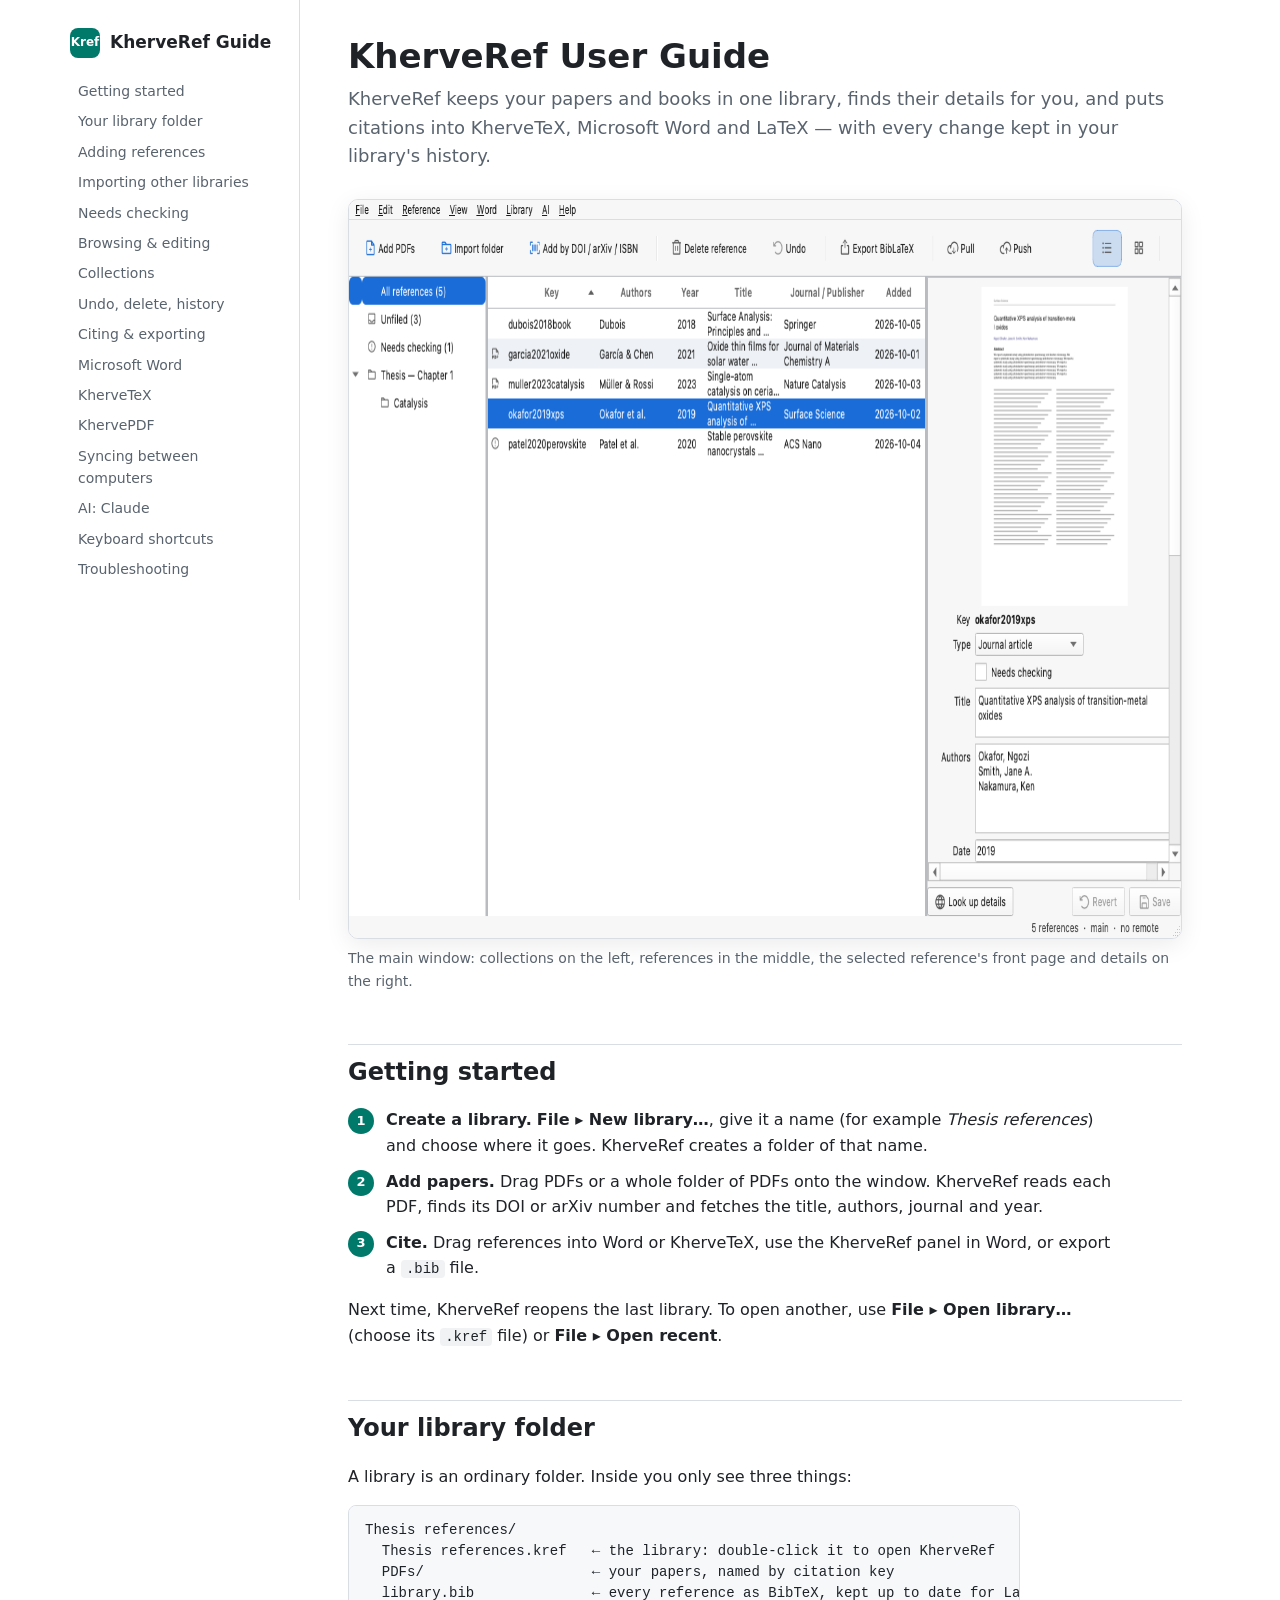
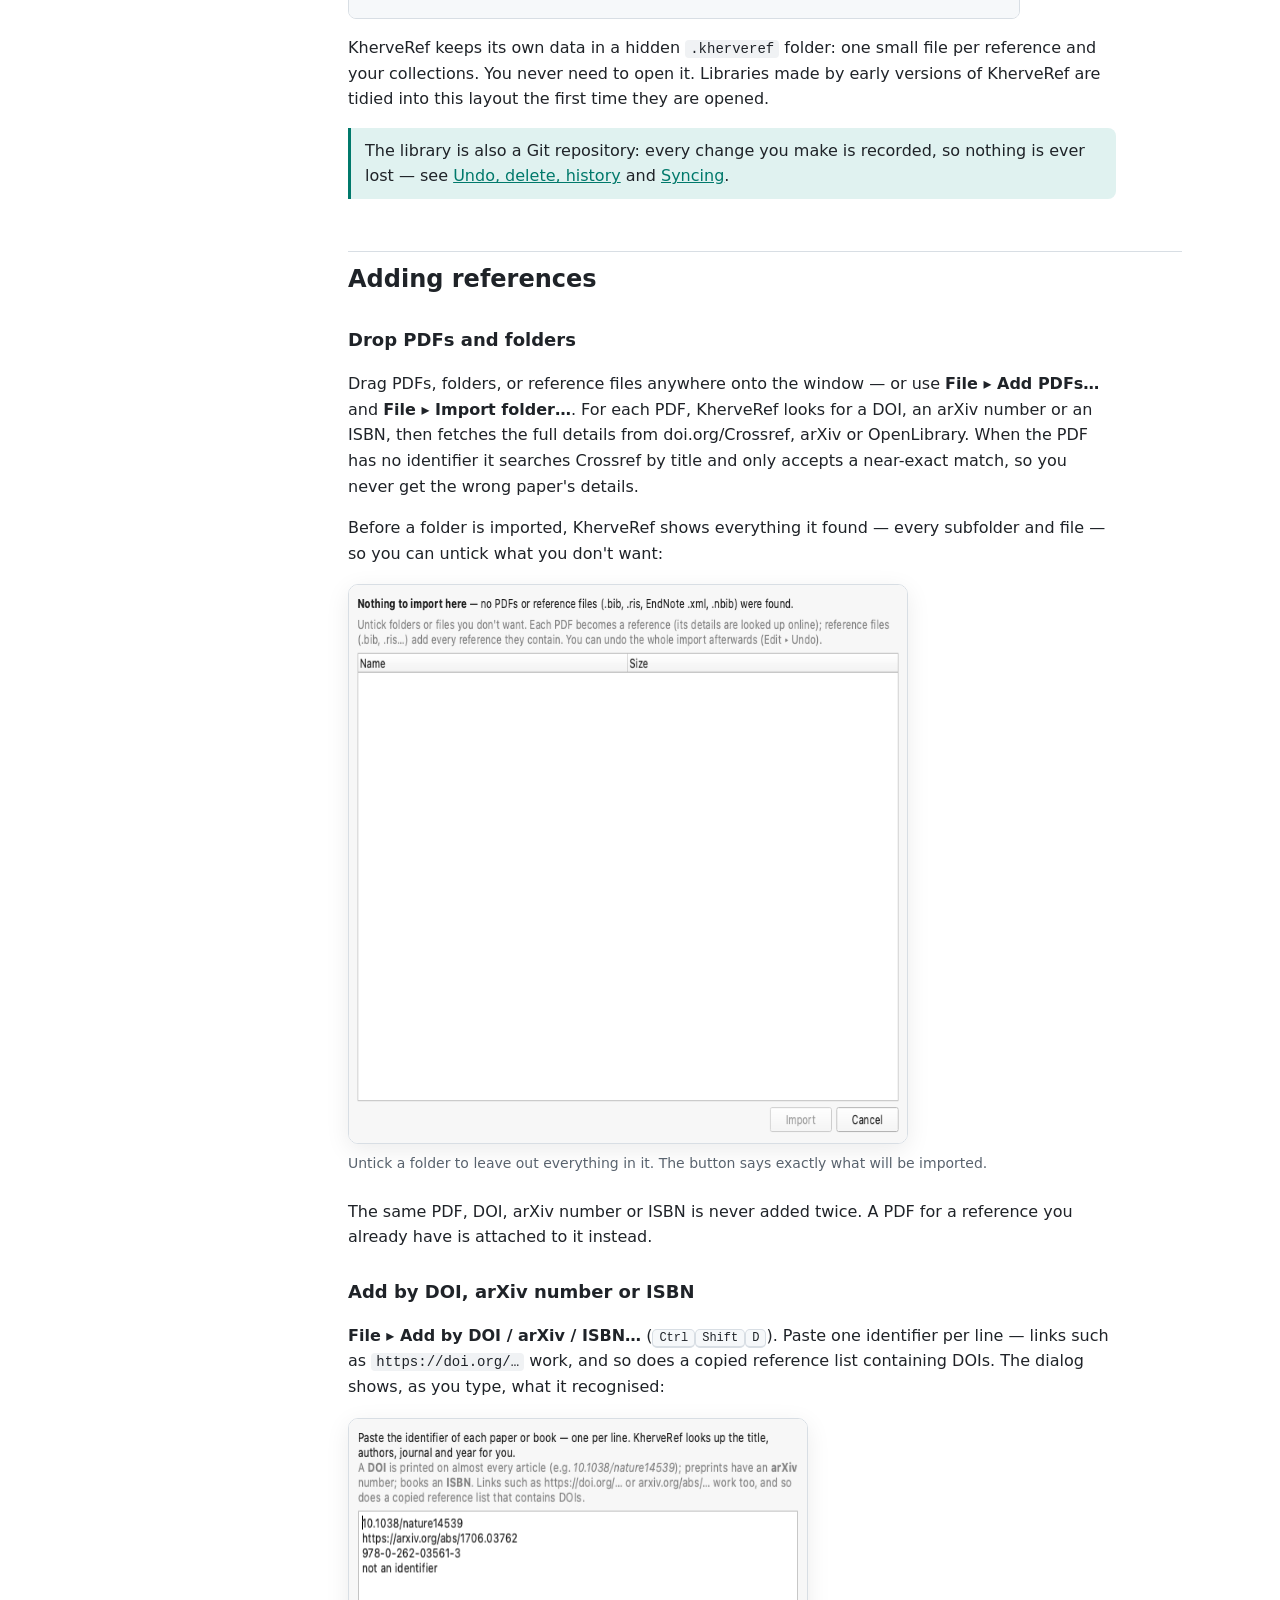
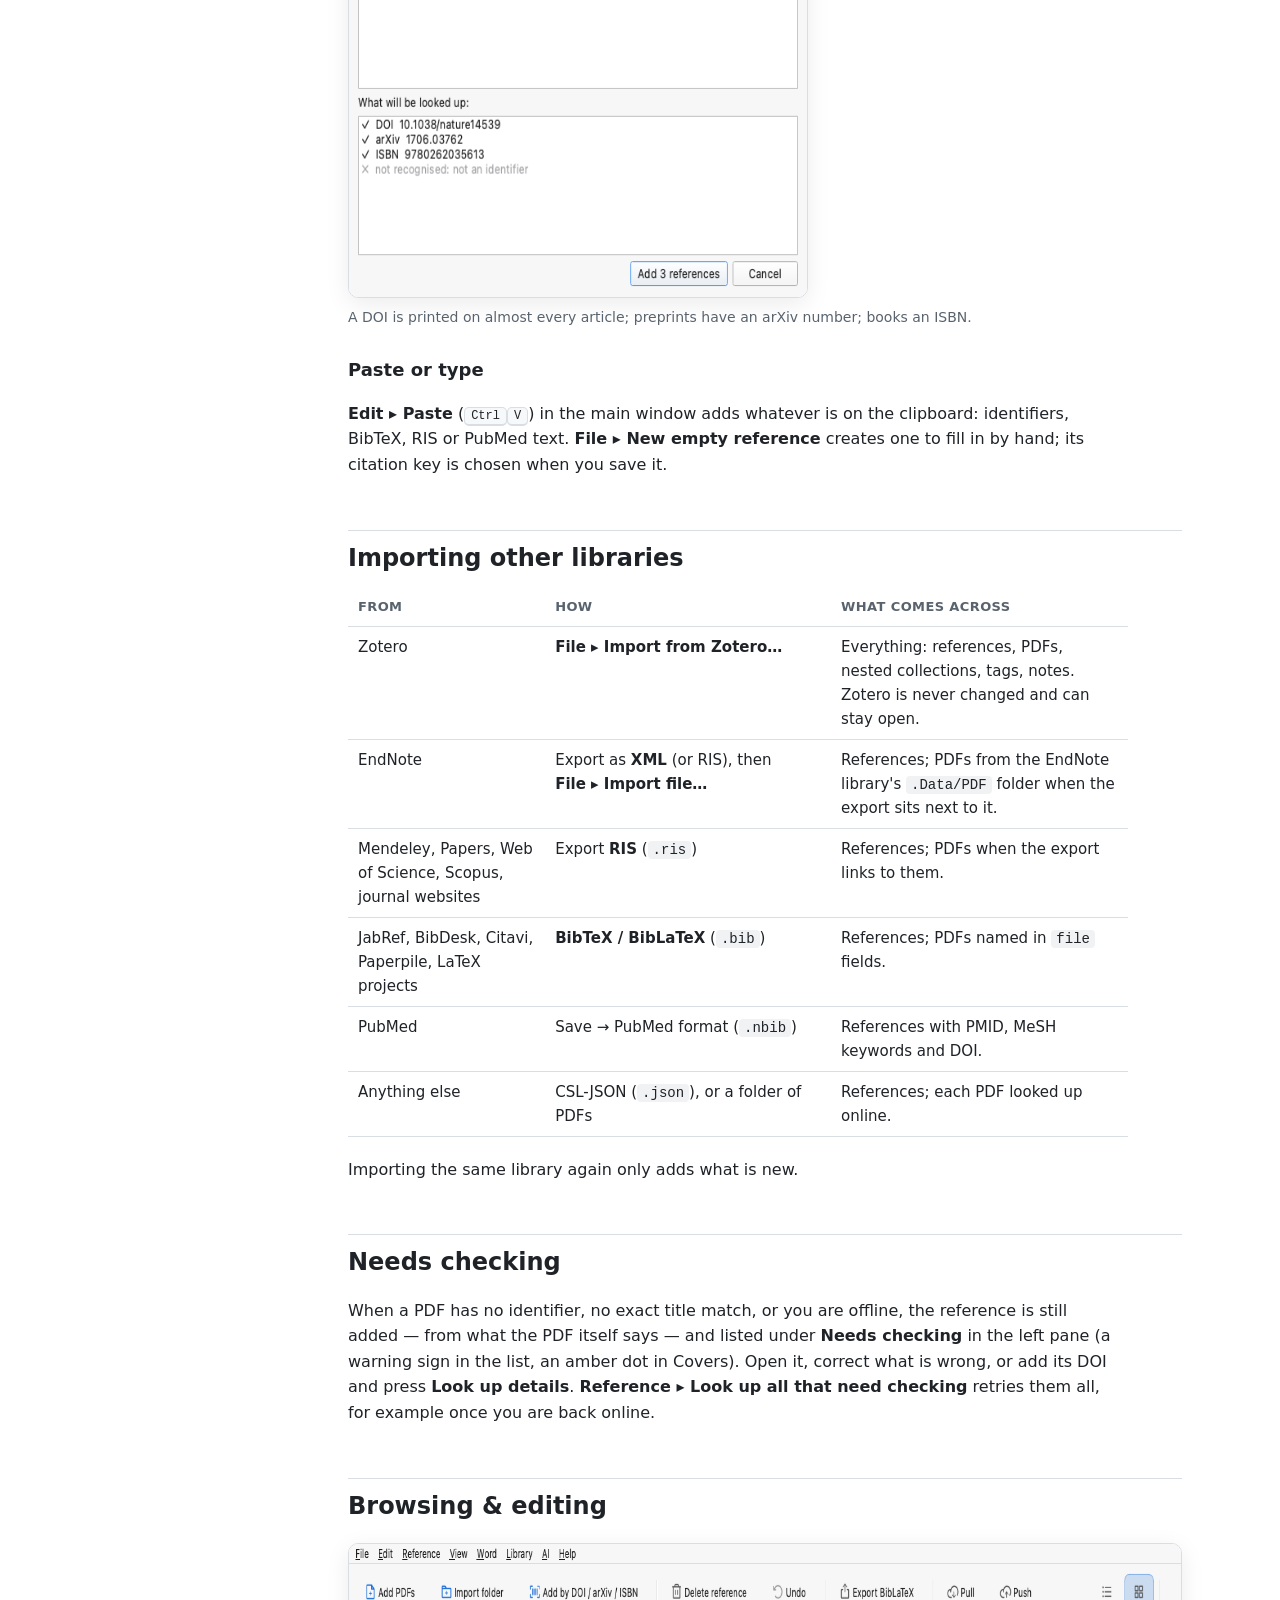
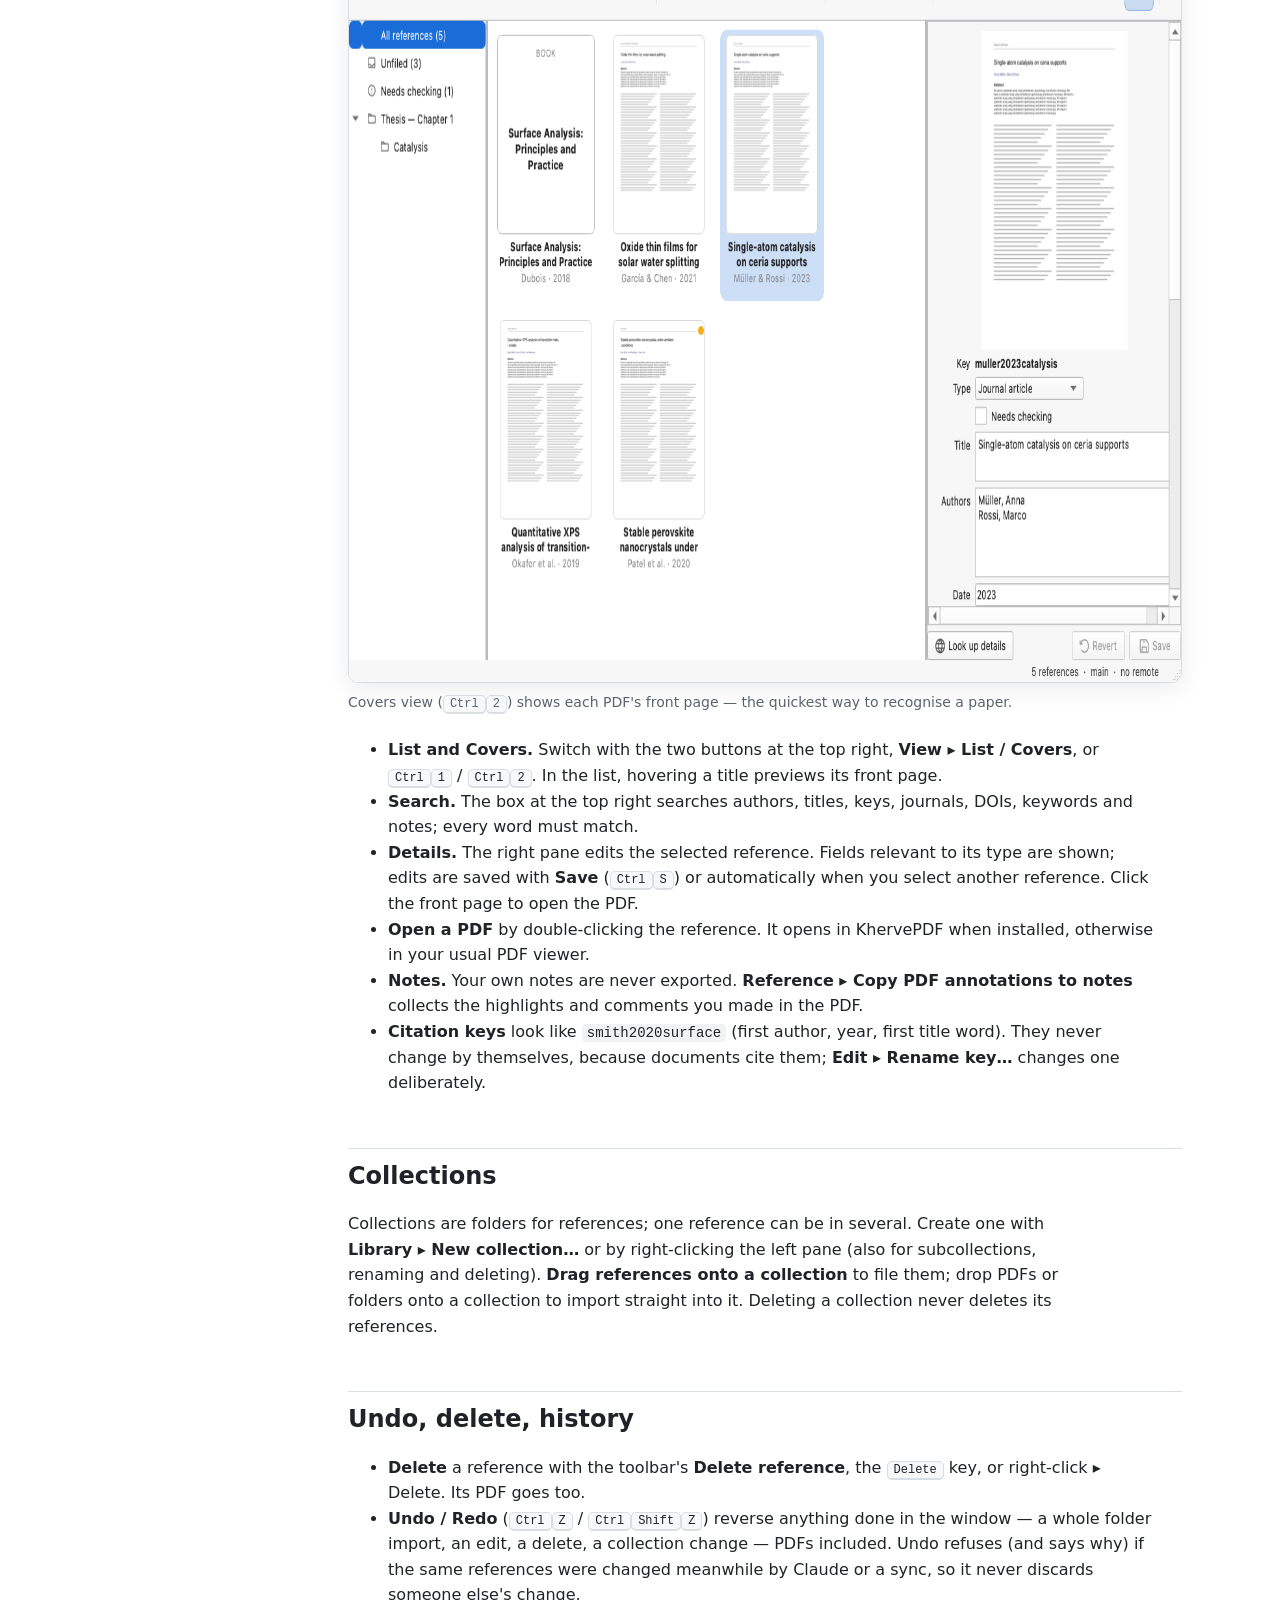
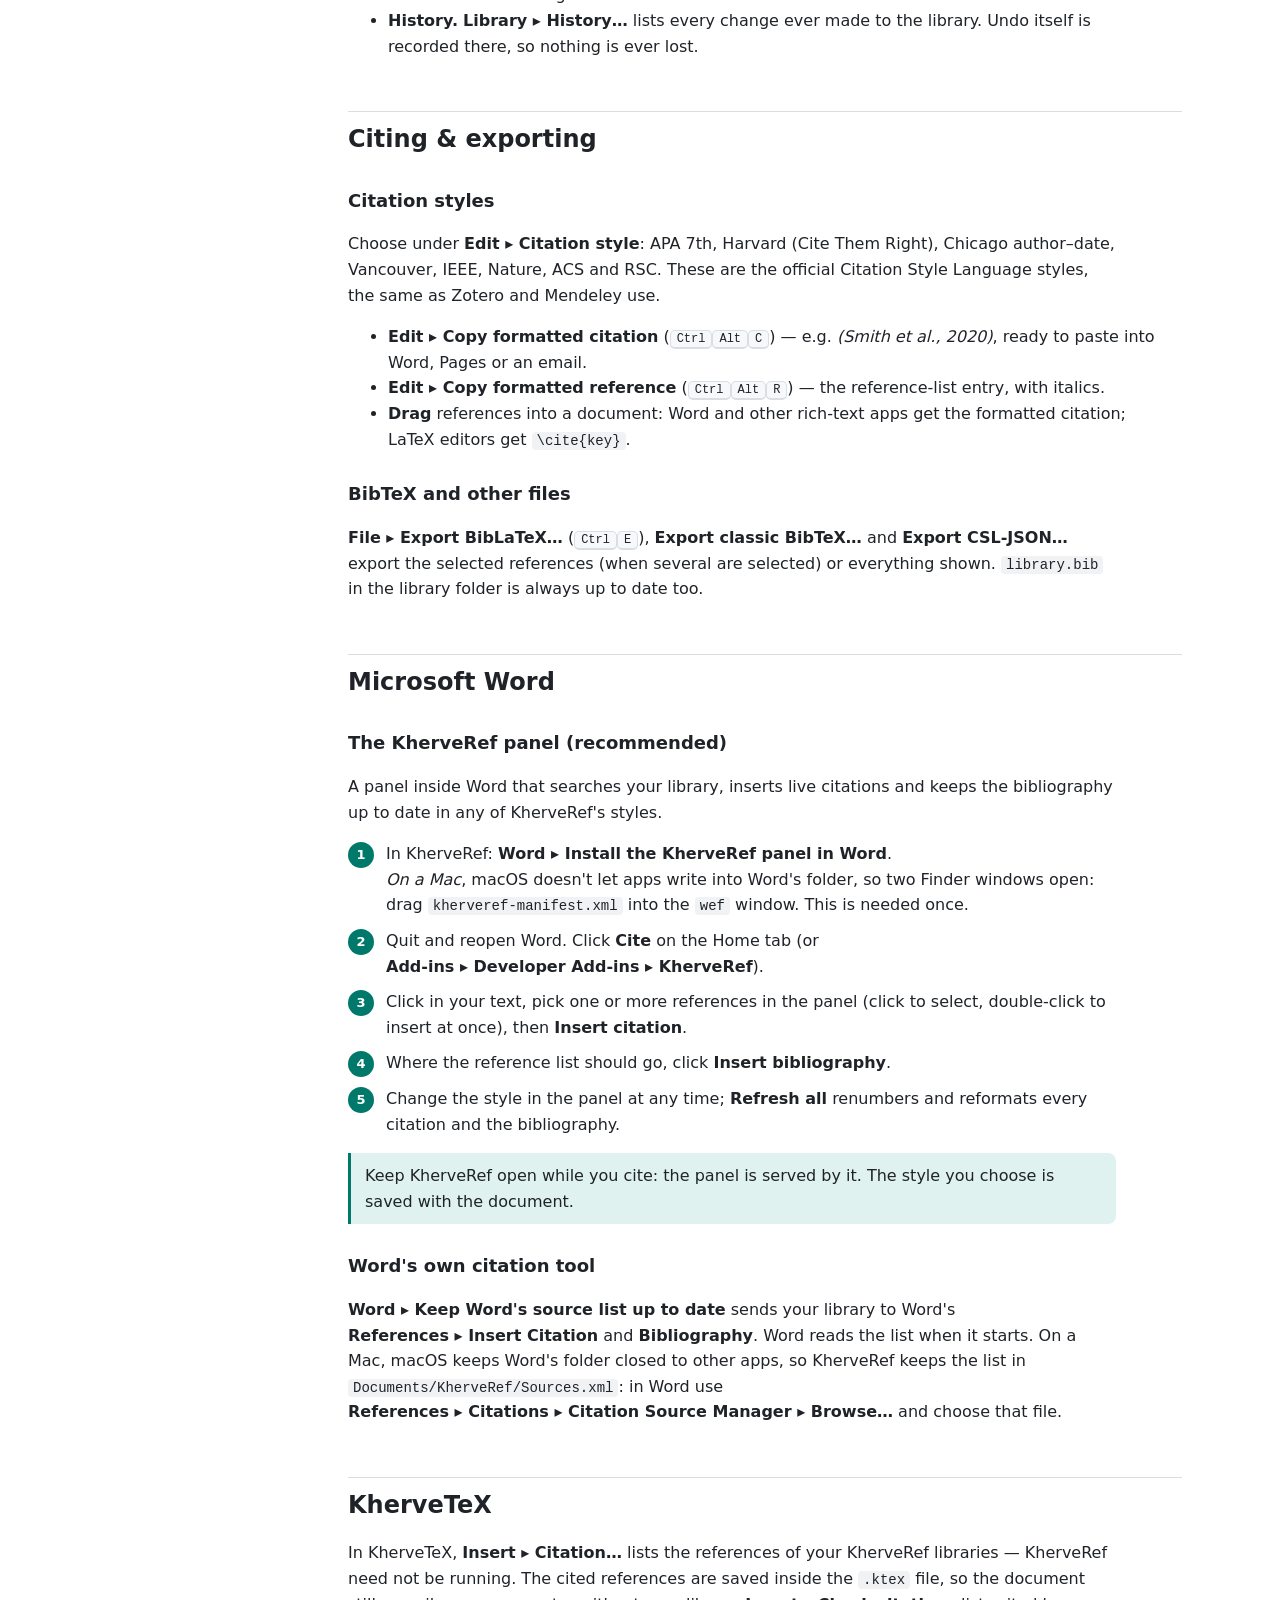
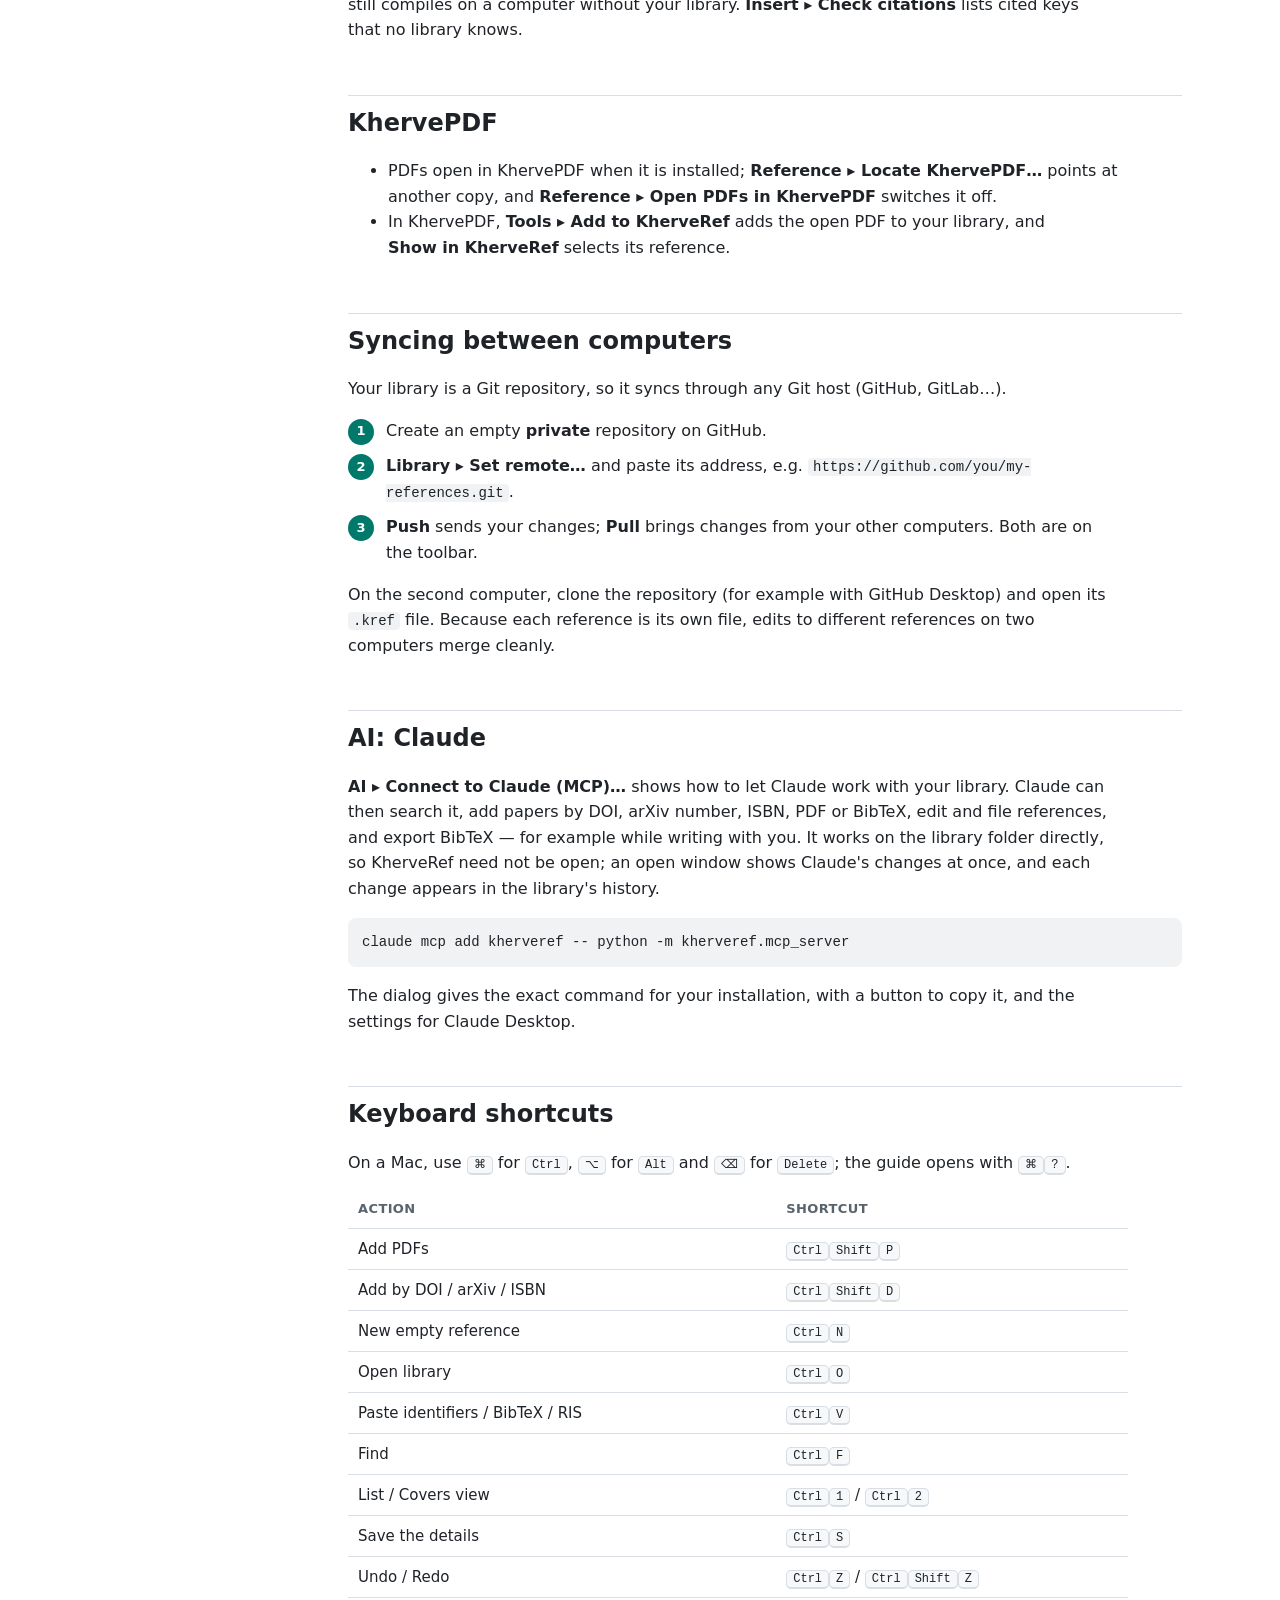
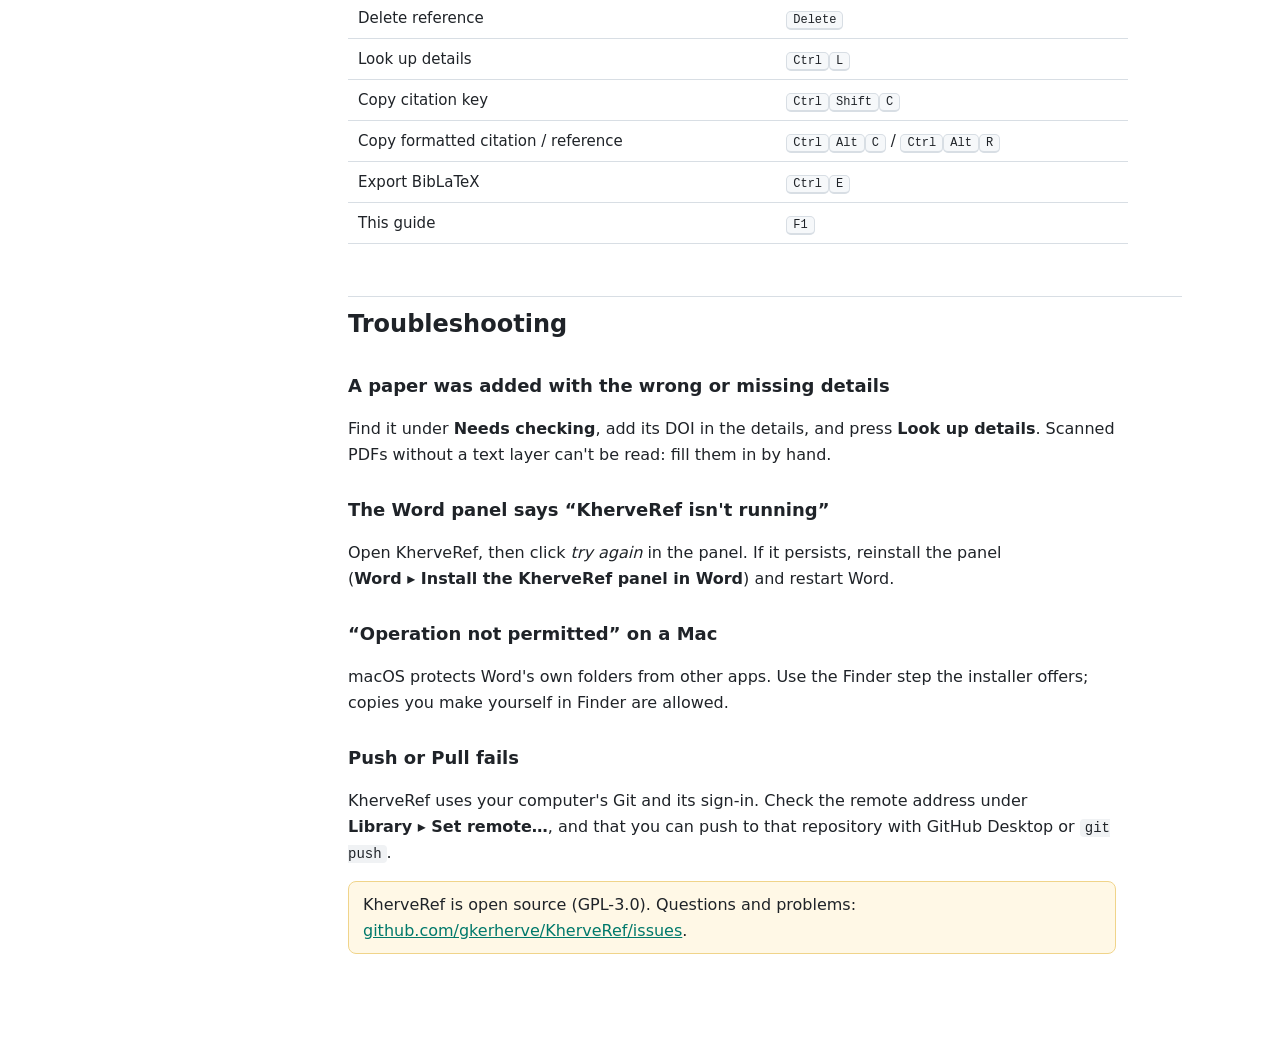
==== docs/guide/index.html @ 3582f528 "v0.15: user guide, AI menu, Add-by-identifier crash fix A user guide (docs/guide, published on GitHu" ====
<!doctype html>
<html lang="en">
<head>
<meta charset="utf-8">
<meta name="viewport" content="width=device-width, initial-scale=1">
<title>KherveRef User Guide</title>
<style>
  :root {
    --bg: #ffffff; --surface: #f6f8fa; --text: #1f2328; --muted: #59636e;
    --border: #d8dee4; --accent: #00796b; --accent-soft: #e0f2f0; --code: #f0f2f4;
    --warn-bg: #fff8e6; --warn-border: #f0d48a;
  }
  @media (prefers-color-scheme: dark) {
    :root:not([data-theme="light"]) {
      --bg: #15191e; --surface: #1c2228; --text: #e6edf3; --muted: #9aa5b1;
      --border: #30363d; --accent: #4db6ac; --accent-soft: #16302d; --code: #232a31;
      --warn-bg: #2d2614; --warn-border: #6b5a22;
    }
  }
  * { box-sizing: border-box; }
  html { scroll-behavior: smooth; }
  body { margin: 0; background: var(--bg); color: var(--text);
         font: 16px/1.6 -apple-system, "Segoe UI", system-ui, sans-serif; }
  .layout { display: grid; grid-template-columns: 250px minmax(0, 1fr); max-width: 1180px; margin: 0 auto; }
  nav { position: sticky; top: 0; align-self: start; height: 100vh; overflow: auto;
        padding: 28px 16px 28px 20px; border-right: 1px solid var(--border); font-size: 14px; }
  nav .brand { display: flex; gap: 10px; align-items: center; font-weight: 700; font-size: 17px;
               margin-bottom: 18px; color: var(--text); text-decoration: none; }
  nav .brand span { display: inline-grid; place-items: center; width: 30px; height: 30px; border-radius: 8px;
                    background: var(--accent); color: #fff; font-size: 12px; }
  nav ol { list-style: none; padding: 0; margin: 0; }
  nav li a { display: block; padding: 4px 8px; border-radius: 6px; color: var(--muted); text-decoration: none; }
  nav li a:hover { background: var(--surface); color: var(--text); }
  main { padding: 36px 48px 80px; min-width: 0; }
  h1 { font-size: 34px; line-height: 1.2; margin: 0 0 8px; }
  .lead { font-size: 18px; color: var(--muted); margin: 0 0 28px; max-width: 46em; }
  h2 { font-size: 24px; margin: 52px 0 12px; padding-top: 8px; border-top: 1px solid var(--border); }
  h3 { font-size: 18px; margin: 28px 0 8px; }
  p, li { max-width: 48em; }
  a { color: var(--accent); }
  kbd { font: 12px ui-monospace, SFMono-Regular, Menlo, monospace; padding: 1px 6px; border: 1px solid var(--border);
        border-bottom-width: 2px; border-radius: 5px; background: var(--surface); white-space: nowrap; }
  code { font: 14px ui-monospace, SFMono-Regular, Menlo, monospace; background: var(--code); padding: 1px 5px; border-radius: 4px; }
  pre { background: var(--code); padding: 12px 14px; border-radius: 8px; overflow-x: auto; }
  pre code { background: none; padding: 0; }
  .menu { font-weight: 600; white-space: nowrap; }
  figure { margin: 18px 0 24px; }
  figure img { max-width: 100%; border: 1px solid var(--border); border-radius: 10px;
               box-shadow: 0 6px 24px rgba(0,0,0,.08); display: block; }
  figcaption { color: var(--muted); font-size: 14px; margin-top: 8px; }
  table { border-collapse: collapse; width: 100%; max-width: 52em; margin: 12px 0 20px; font-size: 15px; }
  th, td { text-align: left; padding: 8px 10px; border-bottom: 1px solid var(--border); vertical-align: top; }
  th { color: var(--muted); font-weight: 600; font-size: 13px; text-transform: uppercase; letter-spacing: .03em; }
  .note { background: var(--accent-soft); border-left: 3px solid var(--accent); padding: 10px 14px;
          border-radius: 0 8px 8px 0; margin: 16px 0; max-width: 48em; }
  .warn { background: var(--warn-bg); border: 1px solid var(--warn-border); padding: 10px 14px; border-radius: 8px;
          margin: 16px 0; max-width: 48em; }
  .tree { font: 14px/1.5 ui-monospace, SFMono-Regular, Menlo, monospace; background: var(--surface); padding: 14px 16px;
          border-radius: 8px; border: 1px solid var(--border); max-width: 48em; white-space: pre; overflow-x: auto; }
  .steps { counter-reset: s; list-style: none; padding: 0; }
  .steps > li { counter-increment: s; position: relative; padding-left: 38px; margin: 10px 0; }
  .steps > li::before { content: counter(s); position: absolute; left: 0; top: 1px; width: 26px; height: 26px;
                        border-radius: 50%; background: var(--accent); color: #fff; display: grid; place-items: center;
                        font-size: 13px; font-weight: 700; }
  @media (max-width: 860px) {
    .layout { grid-template-columns: 1fr; }
    nav { position: static; height: auto; border-right: none; border-bottom: 1px solid var(--border); padding: 16px; }
    nav ol { columns: 2; }
    main { padding: 24px 16px 60px; }
  }
</style>
</head>
<body>
<div class="layout">
<nav aria-label="Contents">
  <a class="brand" href="#top"><span>Kref</span> KherveRef Guide</a>
  <ol>
    <li><a href="#start">Getting started</a></li>
    <li><a href="#library">Your library folder</a></li>
    <li><a href="#adding">Adding references</a></li>
    <li><a href="#importing">Importing other libraries</a></li>
    <li><a href="#checking">Needs checking</a></li>
    <li><a href="#browsing">Browsing &amp; editing</a></li>
    <li><a href="#collections">Collections</a></li>
    <li><a href="#undo">Undo, delete, history</a></li>
    <li><a href="#export">Citing &amp; exporting</a></li>
    <li><a href="#word">Microsoft Word</a></li>
    <li><a href="#khervetex">KherveTeX</a></li>
    <li><a href="#khervepdf">KhervePDF</a></li>
    <li><a href="#sync">Syncing between computers</a></li>
    <li><a href="#ai">AI: Claude</a></li>
    <li><a href="#keys">Keyboard shortcuts</a></li>
    <li><a href="#trouble">Troubleshooting</a></li>
  </ol>
</nav>

<main id="top">
<h1>KherveRef User Guide</h1>
<p class="lead">KherveRef keeps your papers and books in one library, finds their details for you,
and puts citations into KherveTeX, Microsoft Word and LaTeX — with every change kept in your
library's history.</p>

<figure>
  <img src="img/main-list.png" alt="KherveRef main window in List view: collections on the left, the reference table in the middle, and the selected paper's front page and details on the right" width="1280" height="740">
  <figcaption>The main window: collections on the left, references in the middle, the selected
  reference's front page and details on the right.</figcaption>
</figure>

<h2 id="start">Getting started</h2>
<ol class="steps">
  <li><b>Create a library.</b> <span class="menu">File ▸ New library…</span>, give it a name
    (for example <i>Thesis references</i>) and choose where it goes. KherveRef creates a folder of
    that name.</li>
  <li><b>Add papers.</b> Drag PDFs or a whole folder of PDFs onto the window. KherveRef reads each
    PDF, finds its DOI or arXiv number and fetches the title, authors, journal and year.</li>
  <li><b>Cite.</b> Drag references into Word or KherveTeX, use the KherveRef panel in Word, or
    export a <code>.bib</code> file.</li>
</ol>
<p>Next time, KherveRef reopens the last library. To open another, use
<span class="menu">File ▸ Open library…</span> (choose its <code>.kref</code> file) or
<span class="menu">File ▸ Open recent</span>.</p>

<h2 id="library">Your library folder</h2>
<p>A library is an ordinary folder. Inside you only see three things:</p>
<div class="tree">Thesis references/
  Thesis references.kref   ← the library: double-click it to open KherveRef
  PDFs/                    ← your papers, named by citation key
  library.bib              ← every reference as BibTeX, kept up to date for LaTeX</div>
<p>KherveRef keeps its own data in a hidden <code>.kherveref</code> folder: one small file per
reference and your collections. You never need to open it. Libraries made by early versions of
KherveRef are tidied into this layout the first time they are opened.</p>
<div class="note">The library is also a Git repository: every change you make is recorded, so
nothing is ever lost — see <a href="#undo">Undo, delete, history</a> and
<a href="#sync">Syncing</a>.</div>

<h2 id="adding">Adding references</h2>
<h3>Drop PDFs and folders</h3>
<p>Drag PDFs, folders, or reference files anywhere onto the window — or use
<span class="menu">File ▸ Add PDFs…</span> and <span class="menu">File ▸ Import folder…</span>.
For each PDF, KherveRef looks for a DOI, an arXiv number or an ISBN, then fetches the full details
from doi.org/Crossref, arXiv or OpenLibrary. When the PDF has no identifier it searches Crossref
by title and only accepts a near-exact match, so you never get the wrong paper's details.</p>
<p>Before a folder is imported, KherveRef shows everything it found — every subfolder and file — so
you can untick what you don't want:</p>
<figure>
  <img src="img/import-preview.png" alt="Import preview listing a folder with subfolders and files, each with a checkbox, and an Import button saying how many files will be imported" width="720" height="560" style="max-width:560px">
  <figcaption>Untick a folder to leave out everything in it. The button says exactly what will be imported.</figcaption>
</figure>
<p>The same PDF, DOI, arXiv number or ISBN is never added twice. A PDF for a reference you already
have is attached to it instead.</p>

<h3>Add by DOI, arXiv number or ISBN</h3>
<p><span class="menu">File ▸ Add by DOI / arXiv / ISBN…</span> (<kbd>Ctrl</kbd><kbd>Shift</kbd><kbd>D</kbd>).
Paste one identifier per line — links such as <code>https://doi.org/…</code> work, and so does a
copied reference list containing DOIs. The dialog shows, as you type, what it recognised:</p>
<figure>
  <img src="img/add-identifier.png" alt="Add by identifier dialog: pasted identifiers with a list below marking each as a recognised DOI, arXiv number or ISBN, or as not recognised" width="560" height="480" style="max-width:460px">
  <figcaption>A DOI is printed on almost every article; preprints have an arXiv number; books an ISBN.</figcaption>
</figure>

<h3>Paste or type</h3>
<p><span class="menu">Edit ▸ Paste</span> (<kbd>Ctrl</kbd><kbd>V</kbd>) in the main window adds
whatever is on the clipboard: identifiers, BibTeX, RIS or PubMed text. <span class="menu">File ▸ New
empty reference</span> creates one to fill in by hand; its citation key is chosen when you save it.</p>

<h2 id="importing">Importing other libraries</h2>
<table>
  <thead><tr><th>From</th><th>How</th><th>What comes across</th></tr></thead>
  <tbody>
    <tr><td>Zotero</td><td><span class="menu">File ▸ Import from Zotero…</span></td><td>Everything: references, PDFs, nested collections, tags, notes. Zotero is never changed and can stay open.</td></tr>
    <tr><td>EndNote</td><td>Export as <b>XML</b> (or RIS), then <span class="menu">File ▸ Import file…</span></td><td>References; PDFs from the EndNote library's <code>.Data/PDF</code> folder when the export sits next to it.</td></tr>
    <tr><td>Mendeley, Papers, Web of Science, Scopus, journal websites</td><td>Export <b>RIS</b> (<code>.ris</code>)</td><td>References; PDFs when the export links to them.</td></tr>
    <tr><td>JabRef, BibDesk, Citavi, Paperpile, LaTeX projects</td><td><b>BibTeX / BibLaTeX</b> (<code>.bib</code>)</td><td>References; PDFs named in <code>file</code> fields.</td></tr>
    <tr><td>PubMed</td><td>Save → PubMed format (<code>.nbib</code>)</td><td>References with PMID, MeSH keywords and DOI.</td></tr>
    <tr><td>Anything else</td><td>CSL-JSON (<code>.json</code>), or a folder of PDFs</td><td>References; each PDF looked up online.</td></tr>
  </tbody>
</table>
<p>Importing the same library again only adds what is new.</p>

<h2 id="checking">Needs checking</h2>
<p>When a PDF has no identifier, no exact title match, or you are offline, the reference is still
added — from what the PDF itself says — and listed under <b>Needs checking</b> in the left pane
(a warning sign in the list, an amber dot in Covers). Open it, correct what is wrong, or add its
DOI and press <b>Look up details</b>. <span class="menu">Reference ▸ Look up all that need
checking</span> retries them all, for example once you are back online.</p>

<h2 id="browsing">Browsing &amp; editing</h2>
<figure>
  <img src="img/main-covers.png" alt="Covers view: references shown as a grid of their PDFs' front pages with title, authors and year" width="1280" height="740">
  <figcaption>Covers view (<kbd>Ctrl</kbd><kbd>2</kbd>) shows each PDF's front page — the quickest way to recognise a paper.</figcaption>
</figure>
<ul>
  <li><b>List and Covers.</b> Switch with the two buttons at the top right, <span class="menu">View ▸ List / Covers</span>, or <kbd>Ctrl</kbd><kbd>1</kbd> / <kbd>Ctrl</kbd><kbd>2</kbd>. In the list, hovering a title previews its front page.</li>
  <li><b>Search.</b> The box at the top right searches authors, titles, keys, journals, DOIs, keywords and notes; every word must match.</li>
  <li><b>Details.</b> The right pane edits the selected reference. Fields relevant to its type are shown; edits are saved with <b>Save</b> (<kbd>Ctrl</kbd><kbd>S</kbd>) or automatically when you select another reference. Click the front page to open the PDF.</li>
  <li><b>Open a PDF</b> by double-clicking the reference. It opens in KhervePDF when installed, otherwise in your usual PDF viewer.</li>
  <li><b>Notes.</b> Your own notes are never exported. <span class="menu">Reference ▸ Copy PDF annotations to notes</span> collects the highlights and comments you made in the PDF.</li>
  <li><b>Citation keys</b> look like <code>smith2020surface</code> (first author, year, first title word). They never change by themselves, because documents cite them; <span class="menu">Edit ▸ Rename key…</span> changes one deliberately.</li>
</ul>

<h2 id="collections">Collections</h2>
<p>Collections are folders for references; one reference can be in several. Create one with
<span class="menu">Library ▸ New collection…</span> or by right-clicking the left pane (also for
subcollections, renaming and deleting). <b>Drag references onto a collection</b> to file them;
drop PDFs or folders onto a collection to import straight into it. Deleting a collection never
deletes its references.</p>

<h2 id="undo">Undo, delete, history</h2>
<ul>
  <li><b>Delete</b> a reference with the toolbar's <b>Delete reference</b>, the <kbd>Delete</kbd> key, or right-click ▸ Delete. Its PDF goes too.</li>
  <li><b>Undo / Redo</b> (<kbd>Ctrl</kbd><kbd>Z</kbd> / <kbd>Ctrl</kbd><kbd>Shift</kbd><kbd>Z</kbd>) reverse anything done in the window — a whole folder import, an edit, a delete, a collection change — PDFs included. Undo refuses (and says why) if the same references were changed meanwhile by Claude or a sync, so it never discards someone else's change.</li>
  <li><b>History.</b> <span class="menu">Library ▸ History…</span> lists every change ever made to the library. Undo itself is recorded there, so nothing is ever lost.</li>
</ul>

<h2 id="export">Citing &amp; exporting</h2>
<h3>Citation styles</h3>
<p>Choose under <span class="menu">Edit ▸ Citation style</span>: APA 7th, Harvard (Cite Them Right),
Chicago author–date, Vancouver, IEEE, Nature, ACS and RSC. These are the official Citation Style
Language styles, the same as Zotero and Mendeley use.</p>
<ul>
  <li><span class="menu">Edit ▸ Copy formatted citation</span> (<kbd>Ctrl</kbd><kbd>Alt</kbd><kbd>C</kbd>) — e.g. <i>(Smith et al., 2020)</i>, ready to paste into Word, Pages or an email.</li>
  <li><span class="menu">Edit ▸ Copy formatted reference</span> (<kbd>Ctrl</kbd><kbd>Alt</kbd><kbd>R</kbd>) — the reference-list entry, with italics.</li>
  <li><b>Drag</b> references into a document: Word and other rich-text apps get the formatted citation; LaTeX editors get <code>\cite{key}</code>.</li>
</ul>
<h3>BibTeX and other files</h3>
<p><span class="menu">File ▸ Export BibLaTeX…</span> (<kbd>Ctrl</kbd><kbd>E</kbd>), <span class="menu">Export classic BibTeX…</span> and
<span class="menu">Export CSL-JSON…</span> export the selected references (when several are selected)
or everything shown. <code>library.bib</code> in the library folder is always up to date too.</p>

<h2 id="word">Microsoft Word</h2>
<h3>The KherveRef panel (recommended)</h3>
<p>A panel inside Word that searches your library, inserts live citations and keeps the
bibliography up to date in any of KherveRef's styles.</p>
<ol class="steps">
  <li>In KherveRef: <span class="menu">Word ▸ Install the KherveRef panel in Word</span>.
    <br><i>On a Mac</i>, macOS doesn't let apps write into Word's folder, so two Finder windows open:
    drag <code>kherveref-manifest.xml</code> into the <code>wef</code> window. This is needed once.</li>
  <li>Quit and reopen Word. Click <b>Cite</b> on the Home tab (or <span class="menu">Add-ins ▸ Developer Add-ins ▸ KherveRef</span>).</li>
  <li>Click in your text, pick one or more references in the panel (click to select, double-click to insert at once), then <b>Insert citation</b>.</li>
  <li>Where the reference list should go, click <b>Insert bibliography</b>.</li>
  <li>Change the style in the panel at any time; <b>Refresh all</b> renumbers and reformats every citation and the bibliography.</li>
</ol>
<div class="note">Keep KherveRef open while you cite: the panel is served by it. The style you
choose is saved with the document.</div>
<h3>Word's own citation tool</h3>
<p><span class="menu">Word ▸ Keep Word's source list up to date</span> sends your library to Word's
<span class="menu">References ▸ Insert Citation</span> and <span class="menu">Bibliography</span>. Word
reads the list when it starts. On a Mac, macOS keeps Word's folder closed to other apps, so KherveRef
keeps the list in <code>Documents/KherveRef/Sources.xml</code>: in Word use
<span class="menu">References ▸ Citations ▸ Citation Source Manager ▸ Browse…</span> and choose that file.</p>

<h2 id="khervetex">KherveTeX</h2>
<p>In KherveTeX, <span class="menu">Insert ▸ Citation…</span> lists the references of your KherveRef
libraries — KherveRef need not be running. The cited references are saved inside the
<code>.ktex</code> file, so the document still compiles on a computer without your library.
<span class="menu">Insert ▸ Check citations</span> lists cited keys that no library knows.</p>

<h2 id="khervepdf">KhervePDF</h2>
<ul>
  <li>PDFs open in KhervePDF when it is installed; <span class="menu">Reference ▸ Locate KhervePDF…</span> points at another copy, and <span class="menu">Reference ▸ Open PDFs in KhervePDF</span> switches it off.</li>
  <li>In KhervePDF, <span class="menu">Tools ▸ Add to KherveRef</span> adds the open PDF to your library, and <span class="menu">Show in KherveRef</span> selects its reference.</li>
</ul>

<h2 id="sync">Syncing between computers</h2>
<p>Your library is a Git repository, so it syncs through any Git host (GitHub, GitLab…).</p>
<ol class="steps">
  <li>Create an empty <b>private</b> repository on GitHub.</li>
  <li><span class="menu">Library ▸ Set remote…</span> and paste its address, e.g. <code>https://github.com/you/my-references.git</code>.</li>
  <li><b>Push</b> sends your changes; <b>Pull</b> brings changes from your other computers. Both are on the toolbar.</li>
</ol>
<p>On the second computer, clone the repository (for example with GitHub Desktop) and open its
<code>.kref</code> file. Because each reference is its own file, edits to different references on two
computers merge cleanly.</p>

<h2 id="ai">AI: Claude</h2>
<p><span class="menu">AI ▸ Connect to Claude (MCP)…</span> shows how to let Claude work with your
library. Claude can then search it, add papers by DOI, arXiv number, ISBN, PDF or BibTeX, edit and
file references, and export BibTeX — for example while writing with you. It works on the library
folder directly, so KherveRef need not be open; an open window shows Claude's changes at once,
and each change appears in the library's history.</p>
<pre><code>claude mcp add kherveref -- python -m kherveref.mcp_server</code></pre>
<p>The dialog gives the exact command for your installation, with a button to copy it, and the
settings for Claude Desktop.</p>

<h2 id="keys">Keyboard shortcuts</h2>
<p>On a Mac, use <kbd>⌘</kbd> for <kbd>Ctrl</kbd>, <kbd>⌥</kbd> for <kbd>Alt</kbd>
and <kbd>⌫</kbd> for <kbd>Delete</kbd>; the guide opens with <kbd>⌘</kbd><kbd>?</kbd>.</p>
<table>
  <thead><tr><th>Action</th><th>Shortcut</th></tr></thead>
  <tbody>
    <tr><td>Add PDFs</td><td><kbd>Ctrl</kbd><kbd>Shift</kbd><kbd>P</kbd></td></tr>
    <tr><td>Add by DOI / arXiv / ISBN</td><td><kbd>Ctrl</kbd><kbd>Shift</kbd><kbd>D</kbd></td></tr>
    <tr><td>New empty reference</td><td><kbd>Ctrl</kbd><kbd>N</kbd></td></tr>
    <tr><td>Open library</td><td><kbd>Ctrl</kbd><kbd>O</kbd></td></tr>
    <tr><td>Paste identifiers / BibTeX / RIS</td><td><kbd>Ctrl</kbd><kbd>V</kbd></td></tr>
    <tr><td>Find</td><td><kbd>Ctrl</kbd><kbd>F</kbd></td></tr>
    <tr><td>List / Covers view</td><td><kbd>Ctrl</kbd><kbd>1</kbd> / <kbd>Ctrl</kbd><kbd>2</kbd></td></tr>
    <tr><td>Save the details</td><td><kbd>Ctrl</kbd><kbd>S</kbd></td></tr>
    <tr><td>Undo / Redo</td><td><kbd>Ctrl</kbd><kbd>Z</kbd> / <kbd>Ctrl</kbd><kbd>Shift</kbd><kbd>Z</kbd></td></tr>
    <tr><td>Delete reference</td><td><kbd>Delete</kbd></td></tr>
    <tr><td>Look up details</td><td><kbd>Ctrl</kbd><kbd>L</kbd></td></tr>
    <tr><td>Copy citation key</td><td><kbd>Ctrl</kbd><kbd>Shift</kbd><kbd>C</kbd></td></tr>
    <tr><td>Copy formatted citation / reference</td><td><kbd>Ctrl</kbd><kbd>Alt</kbd><kbd>C</kbd> / <kbd>Ctrl</kbd><kbd>Alt</kbd><kbd>R</kbd></td></tr>
    <tr><td>Export BibLaTeX</td><td><kbd>Ctrl</kbd><kbd>E</kbd></td></tr>
    <tr><td>This guide</td><td><kbd>F1</kbd></td></tr>
  </tbody>
</table>

<h2 id="trouble">Troubleshooting</h2>
<h3>A paper was added with the wrong or missing details</h3>
<p>Find it under <b>Needs checking</b>, add its DOI in the details, and press <b>Look up details</b>.
Scanned PDFs without a text layer can't be read: fill them in by hand.</p>
<h3>The Word panel says “KherveRef isn't running”</h3>
<p>Open KherveRef, then click <i>try again</i> in the panel. If it persists, reinstall the panel
(<span class="menu">Word ▸ Install the KherveRef panel in Word</span>) and restart Word.</p>
<h3>“Operation not permitted” on a Mac</h3>
<p>macOS protects Word's own folders from other apps. Use the Finder step the installer offers;
copies you make yourself in Finder are allowed.</p>
<h3>Push or Pull fails</h3>
<p>KherveRef uses your computer's Git and its sign-in. Check the remote address under
<span class="menu">Library ▸ Set remote…</span>, and that you can push to that repository with
GitHub Desktop or <code>git push</code>.</p>
<div class="warn">KherveRef is open source (GPL-3.0). Questions and problems:
<a href="https://github.com/gkerherve/KherveRef/issues">github.com/gkerherve/KherveRef/issues</a>.</div>
</main>
</div>
</body>
</html>
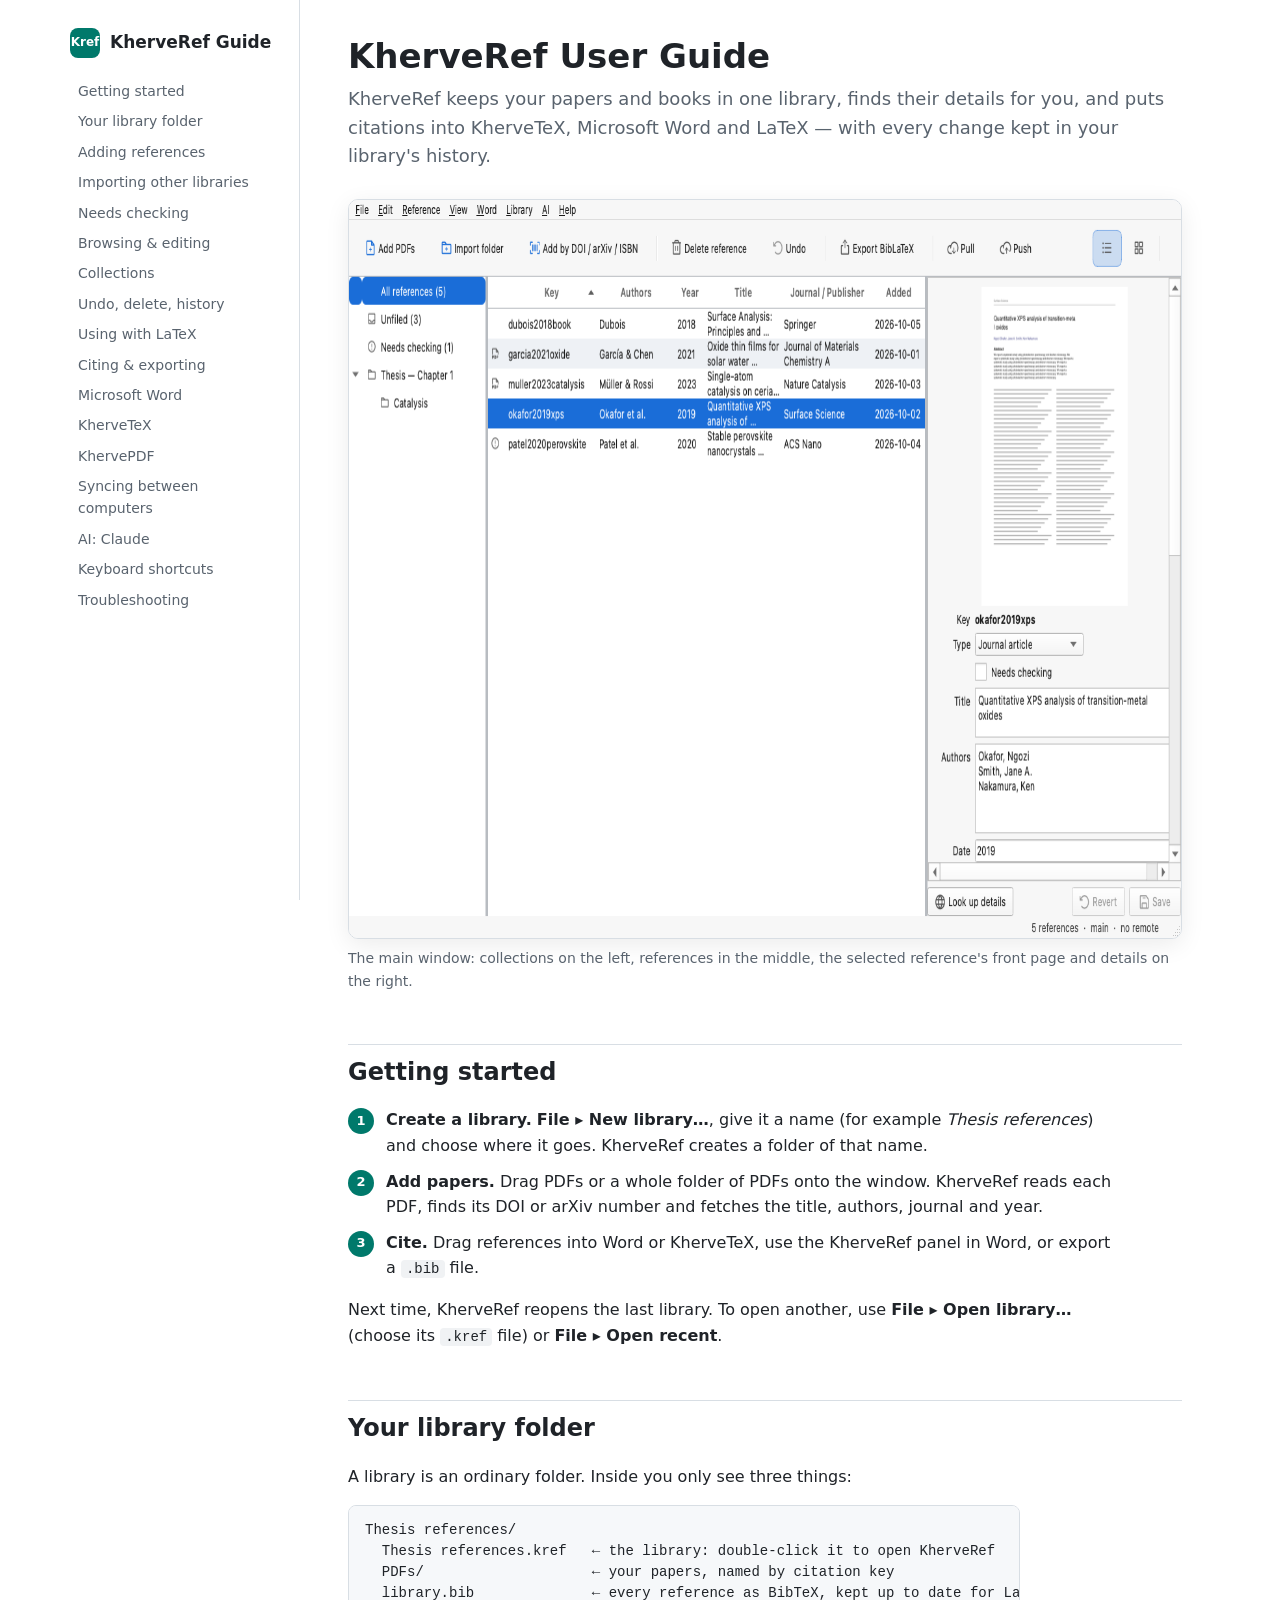
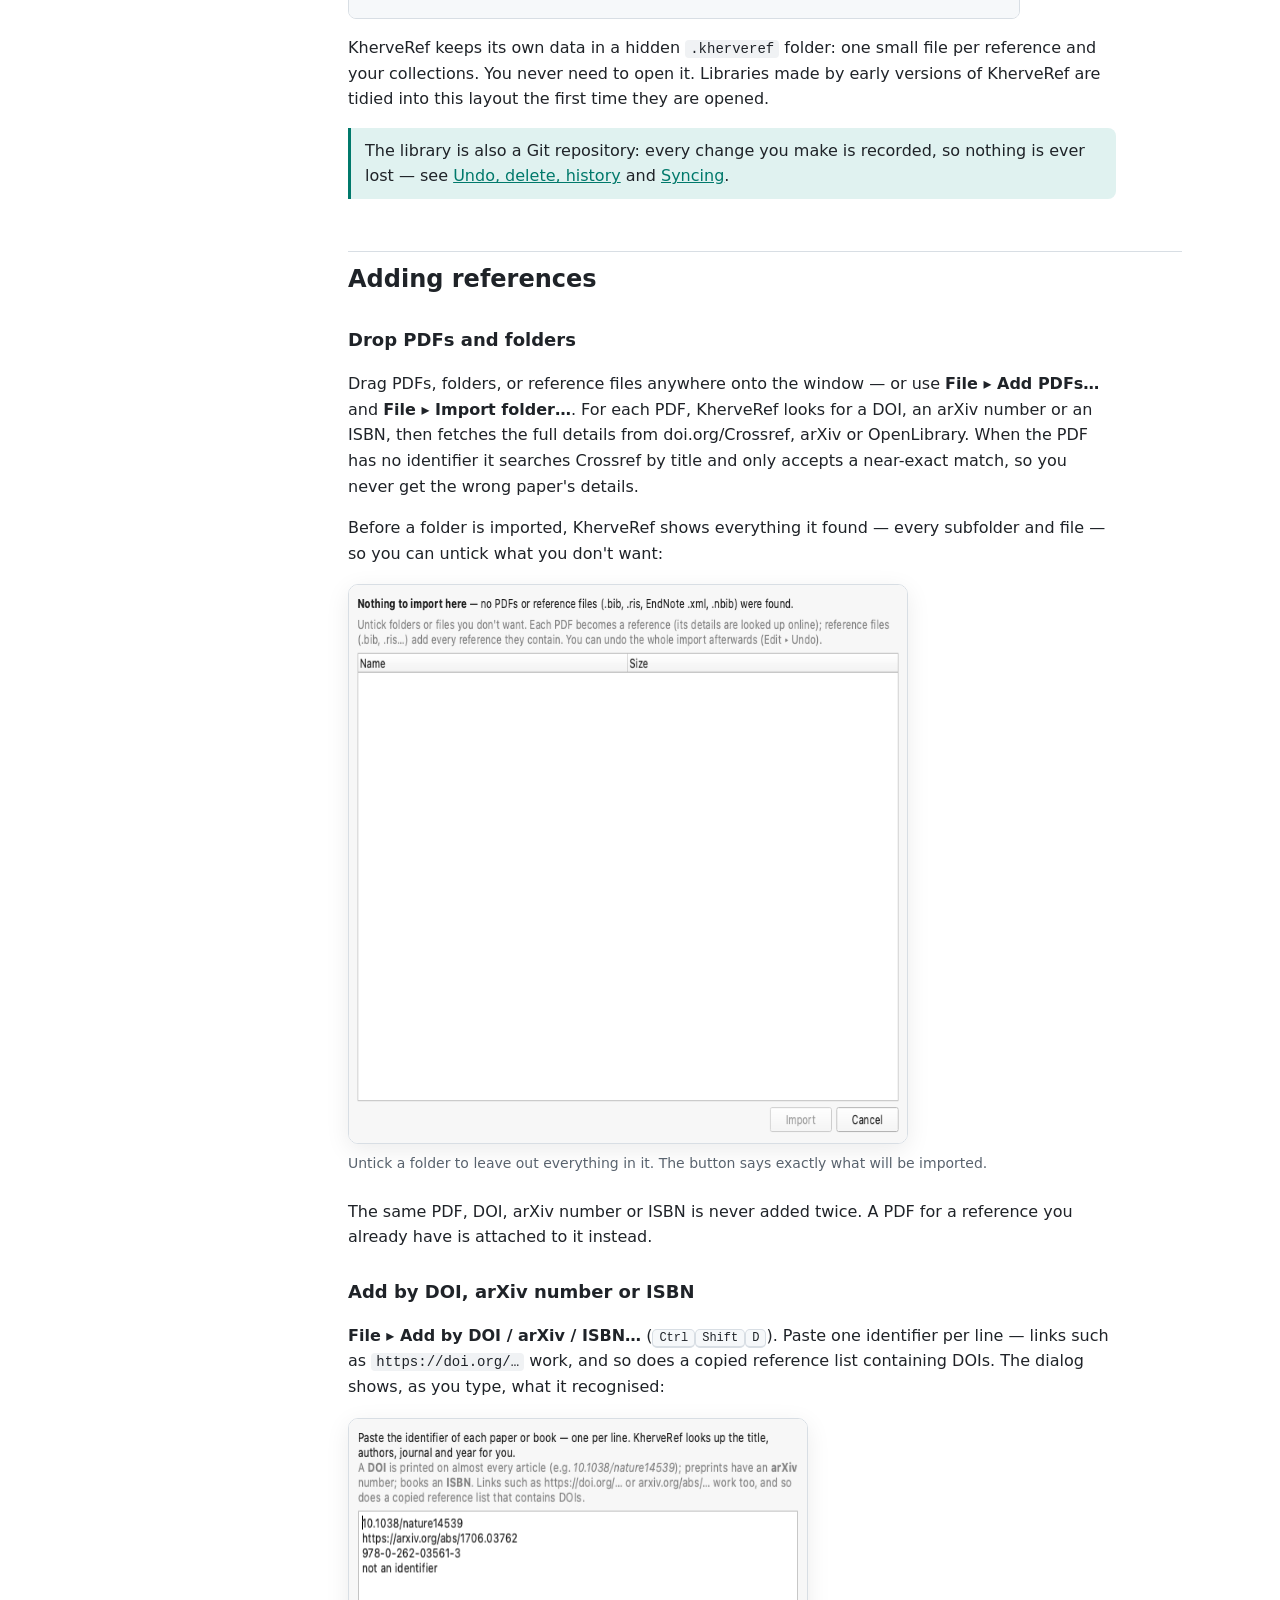
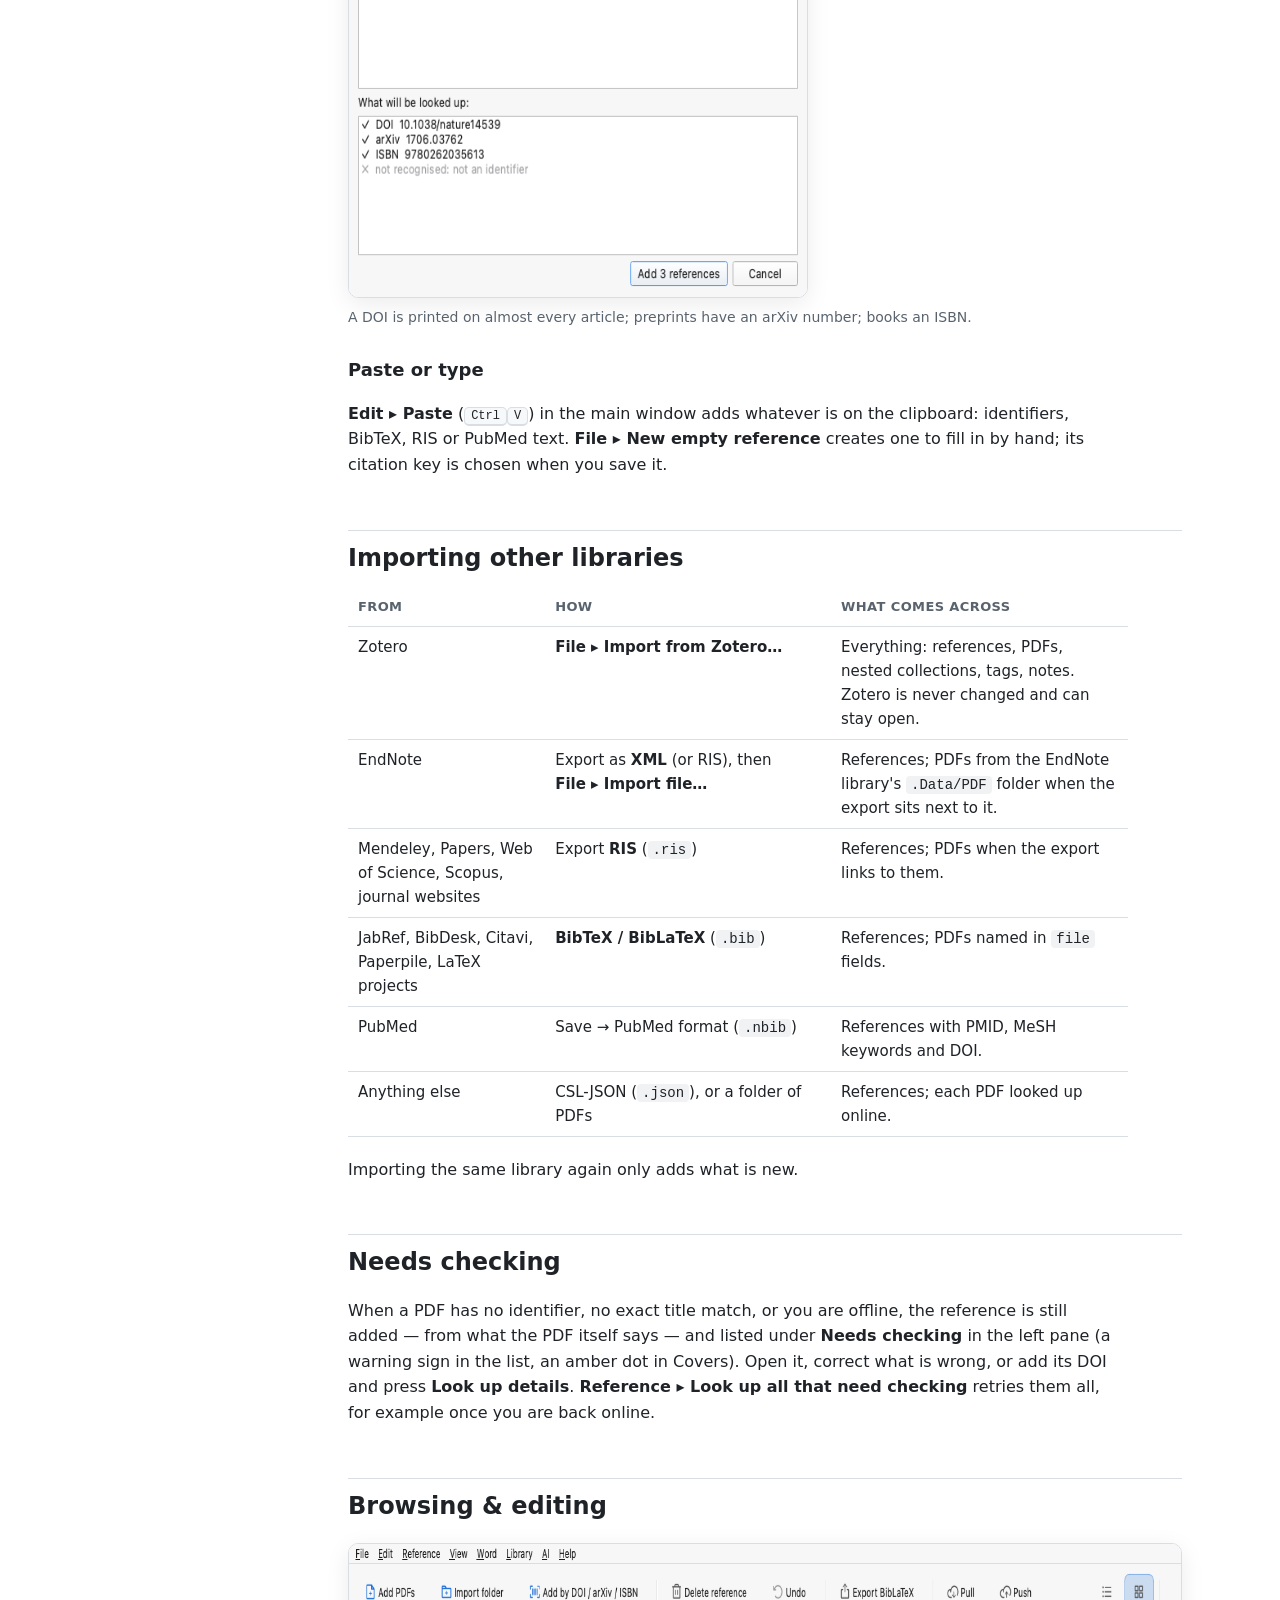
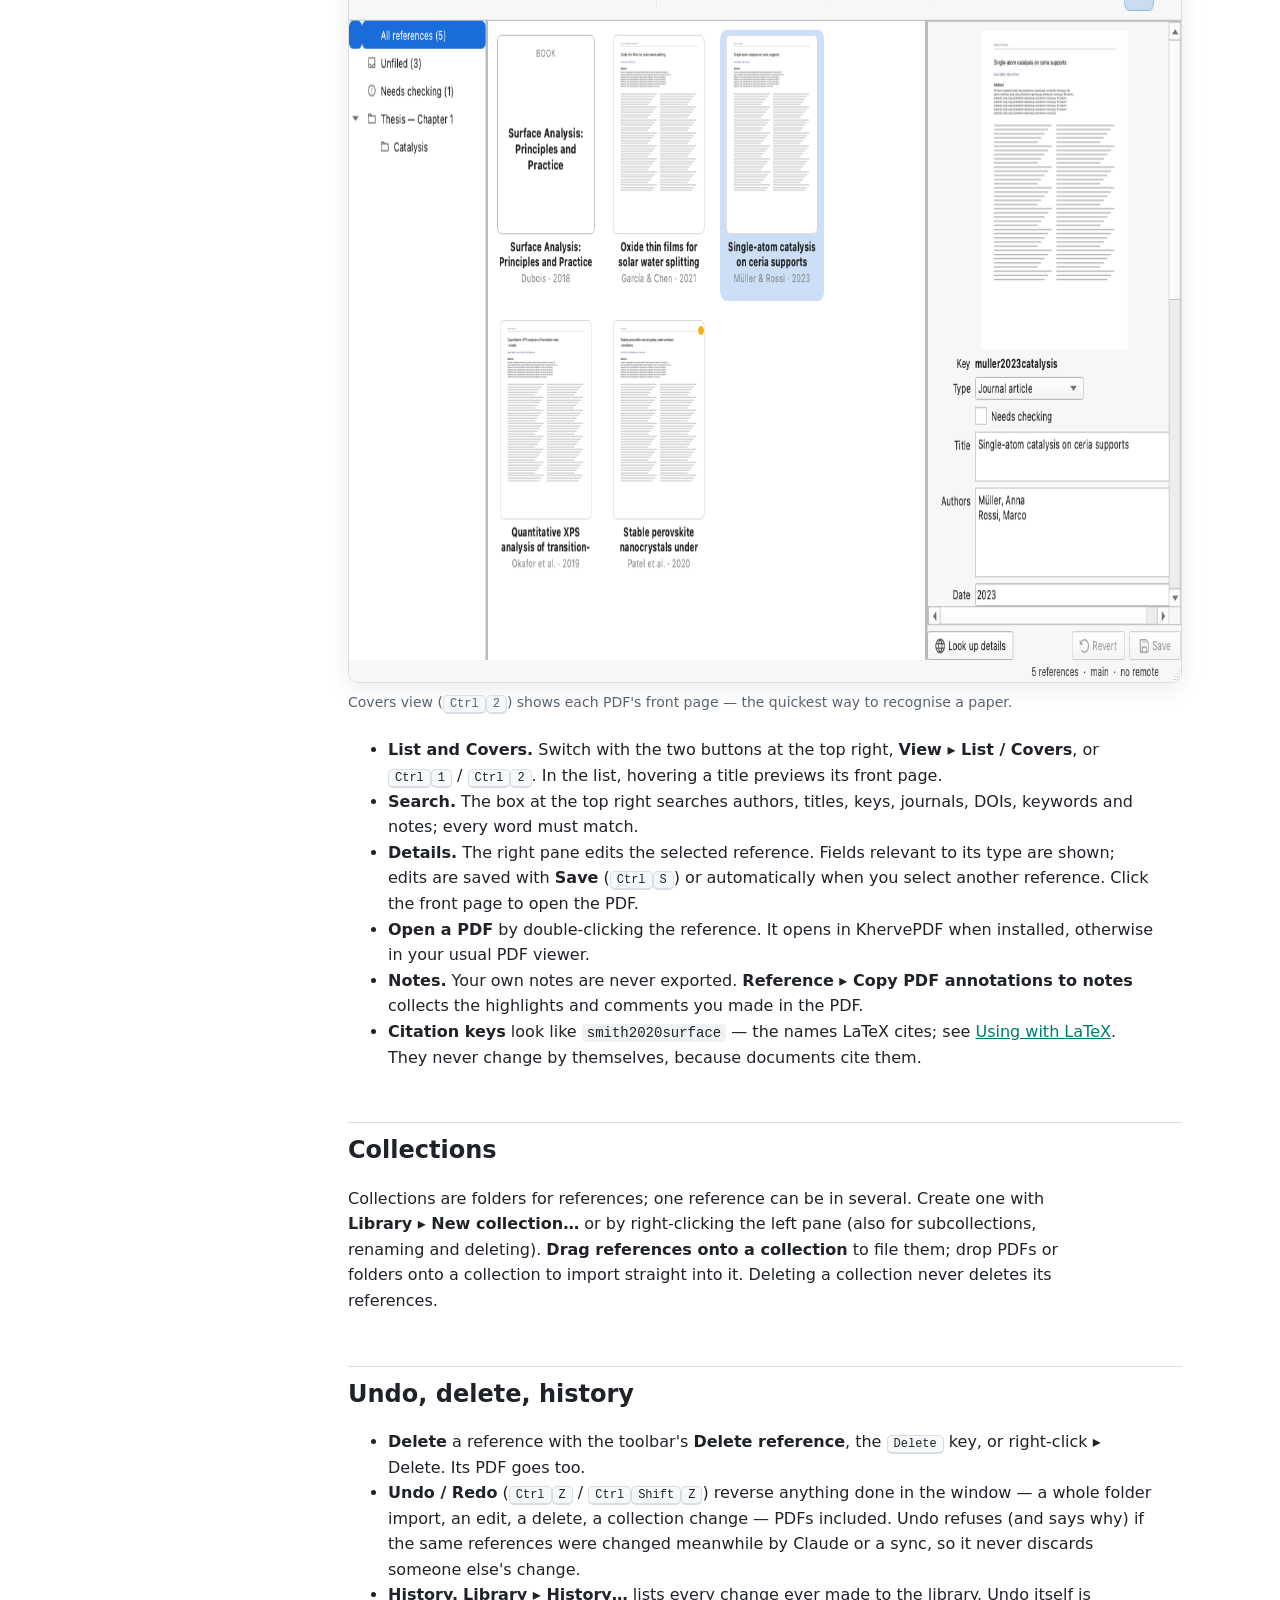
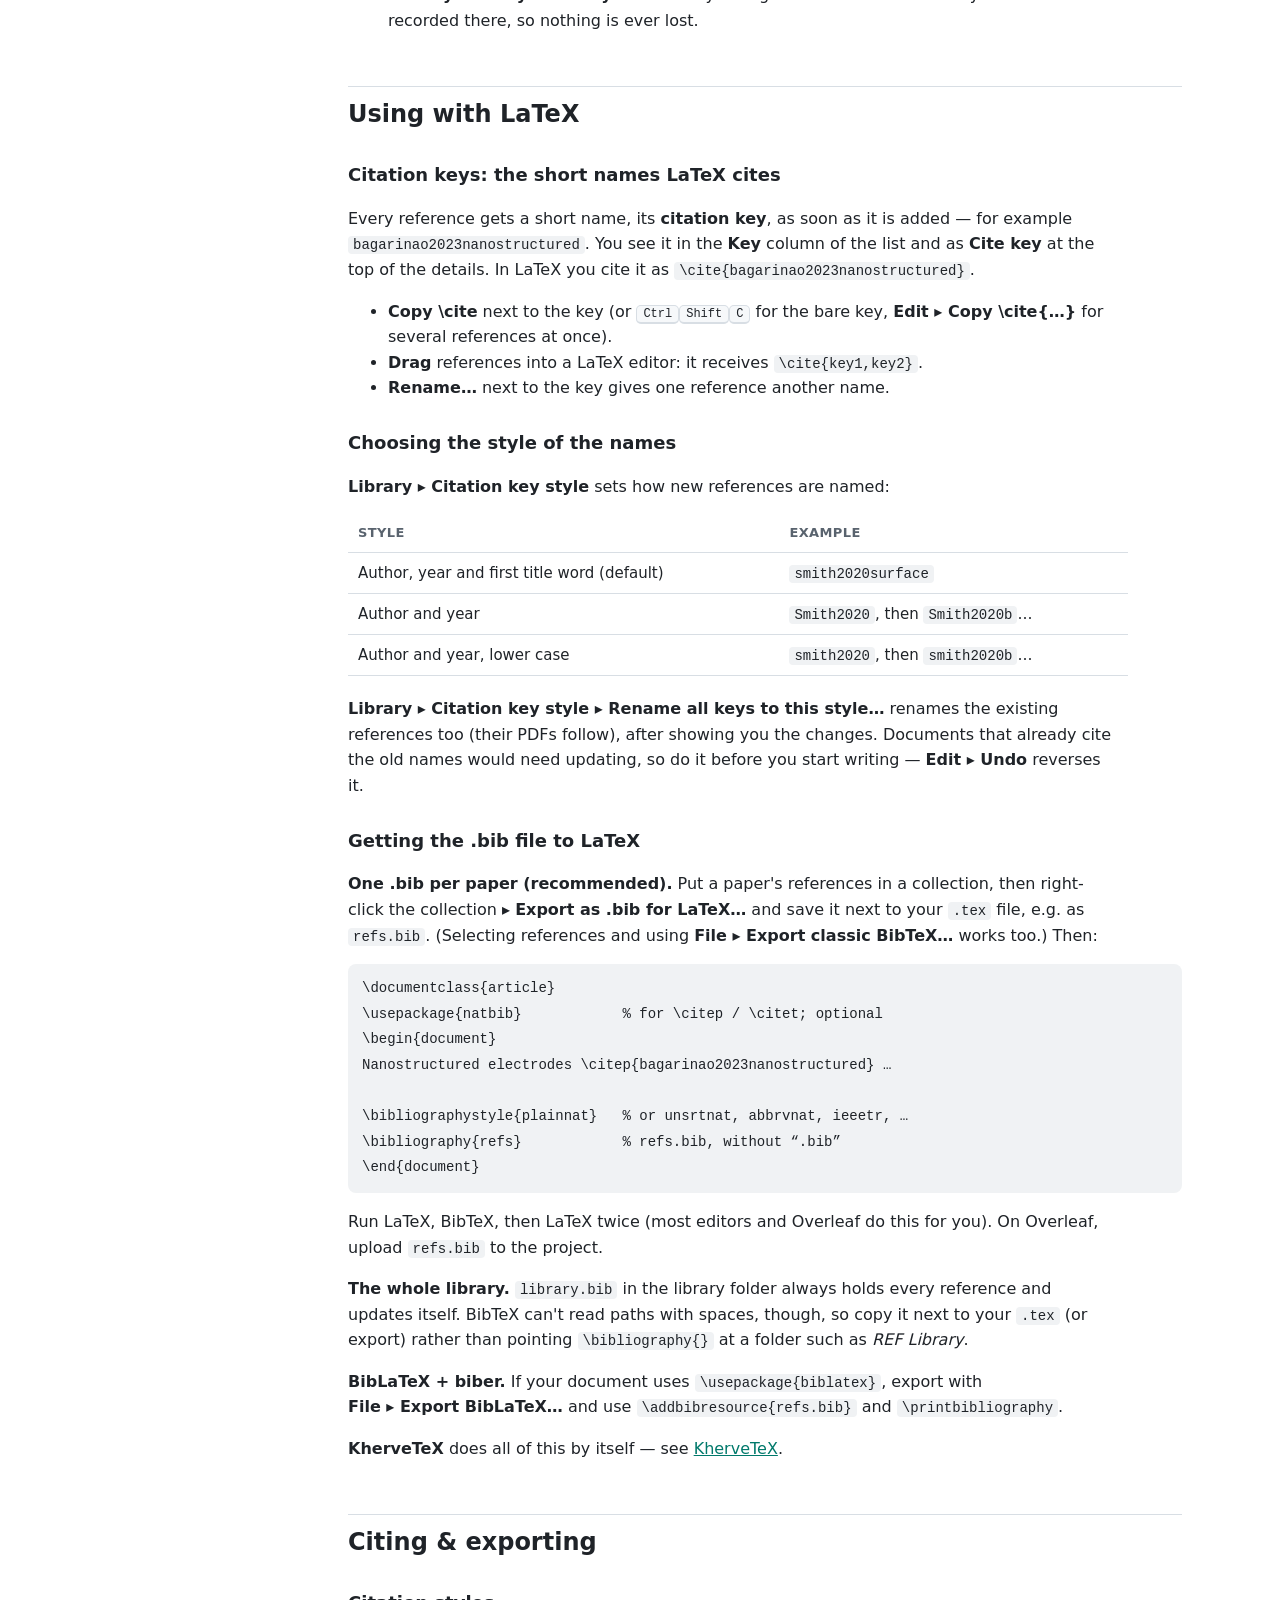
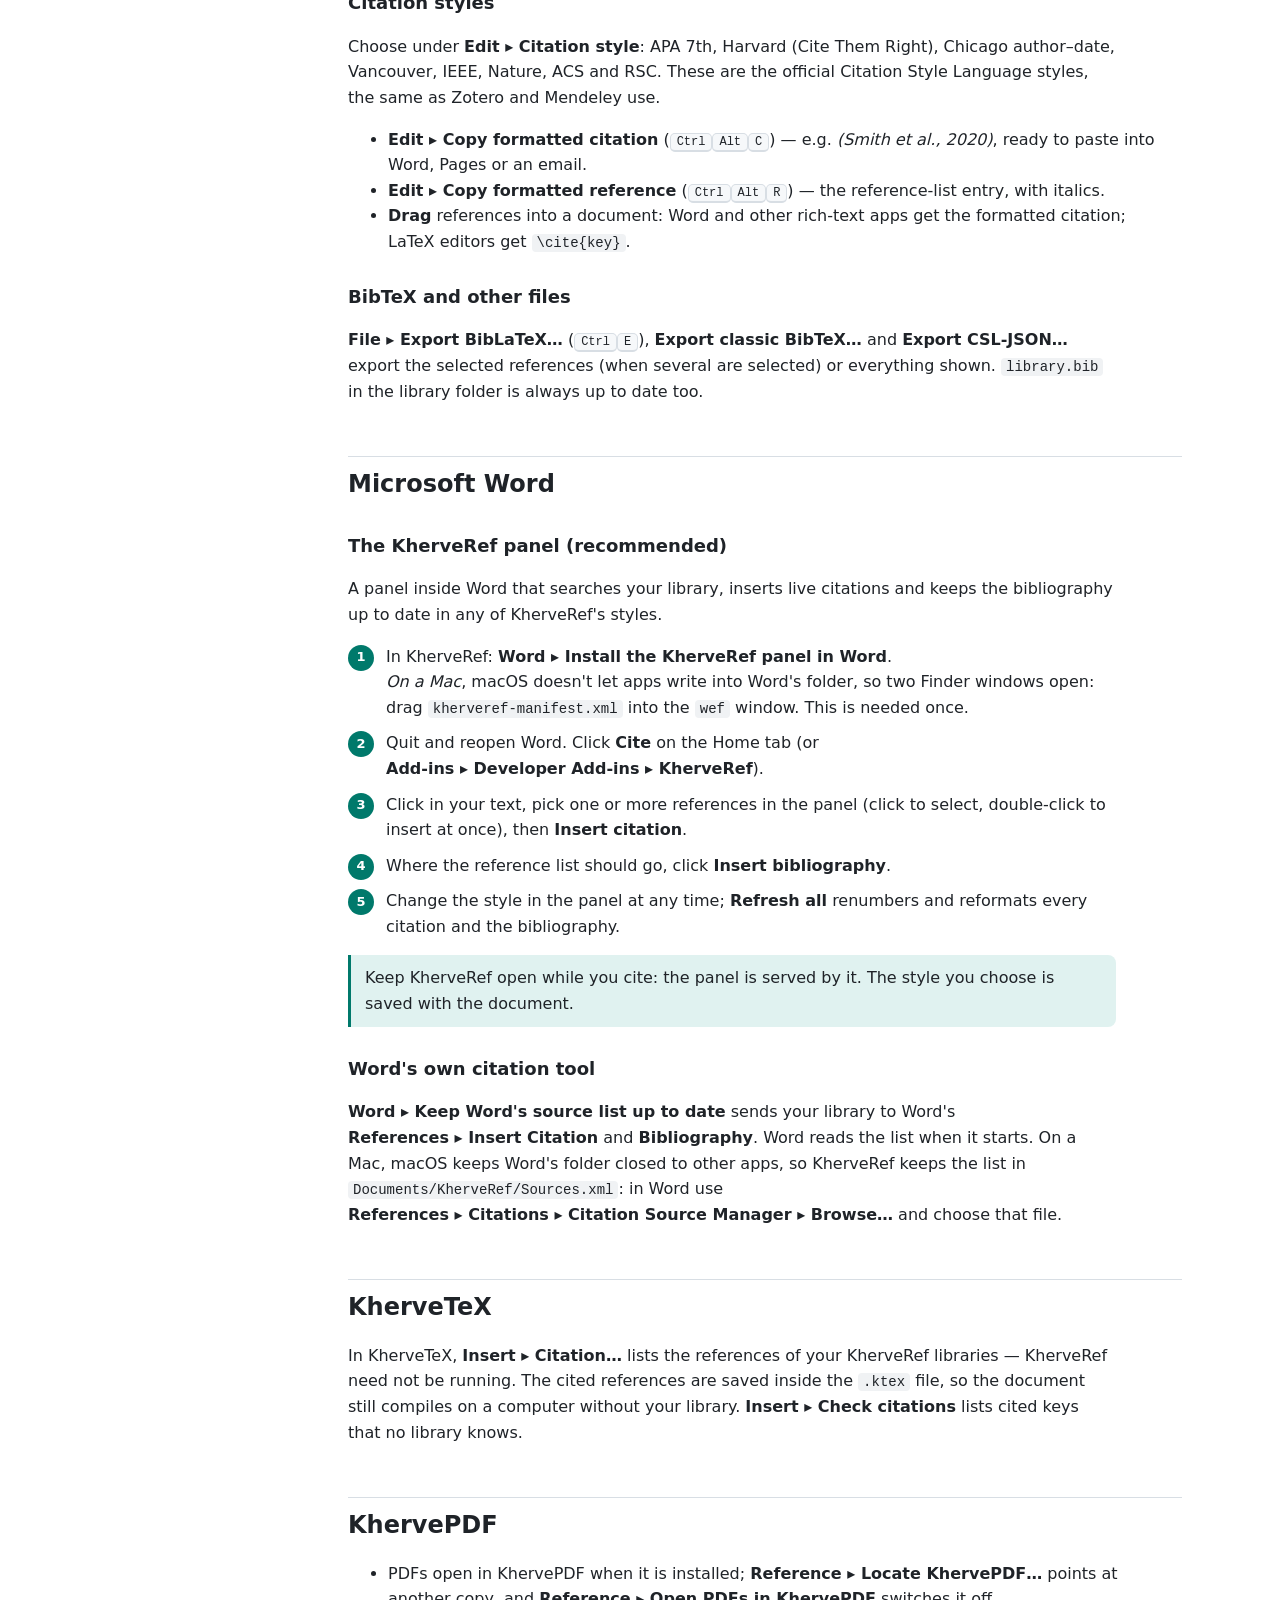
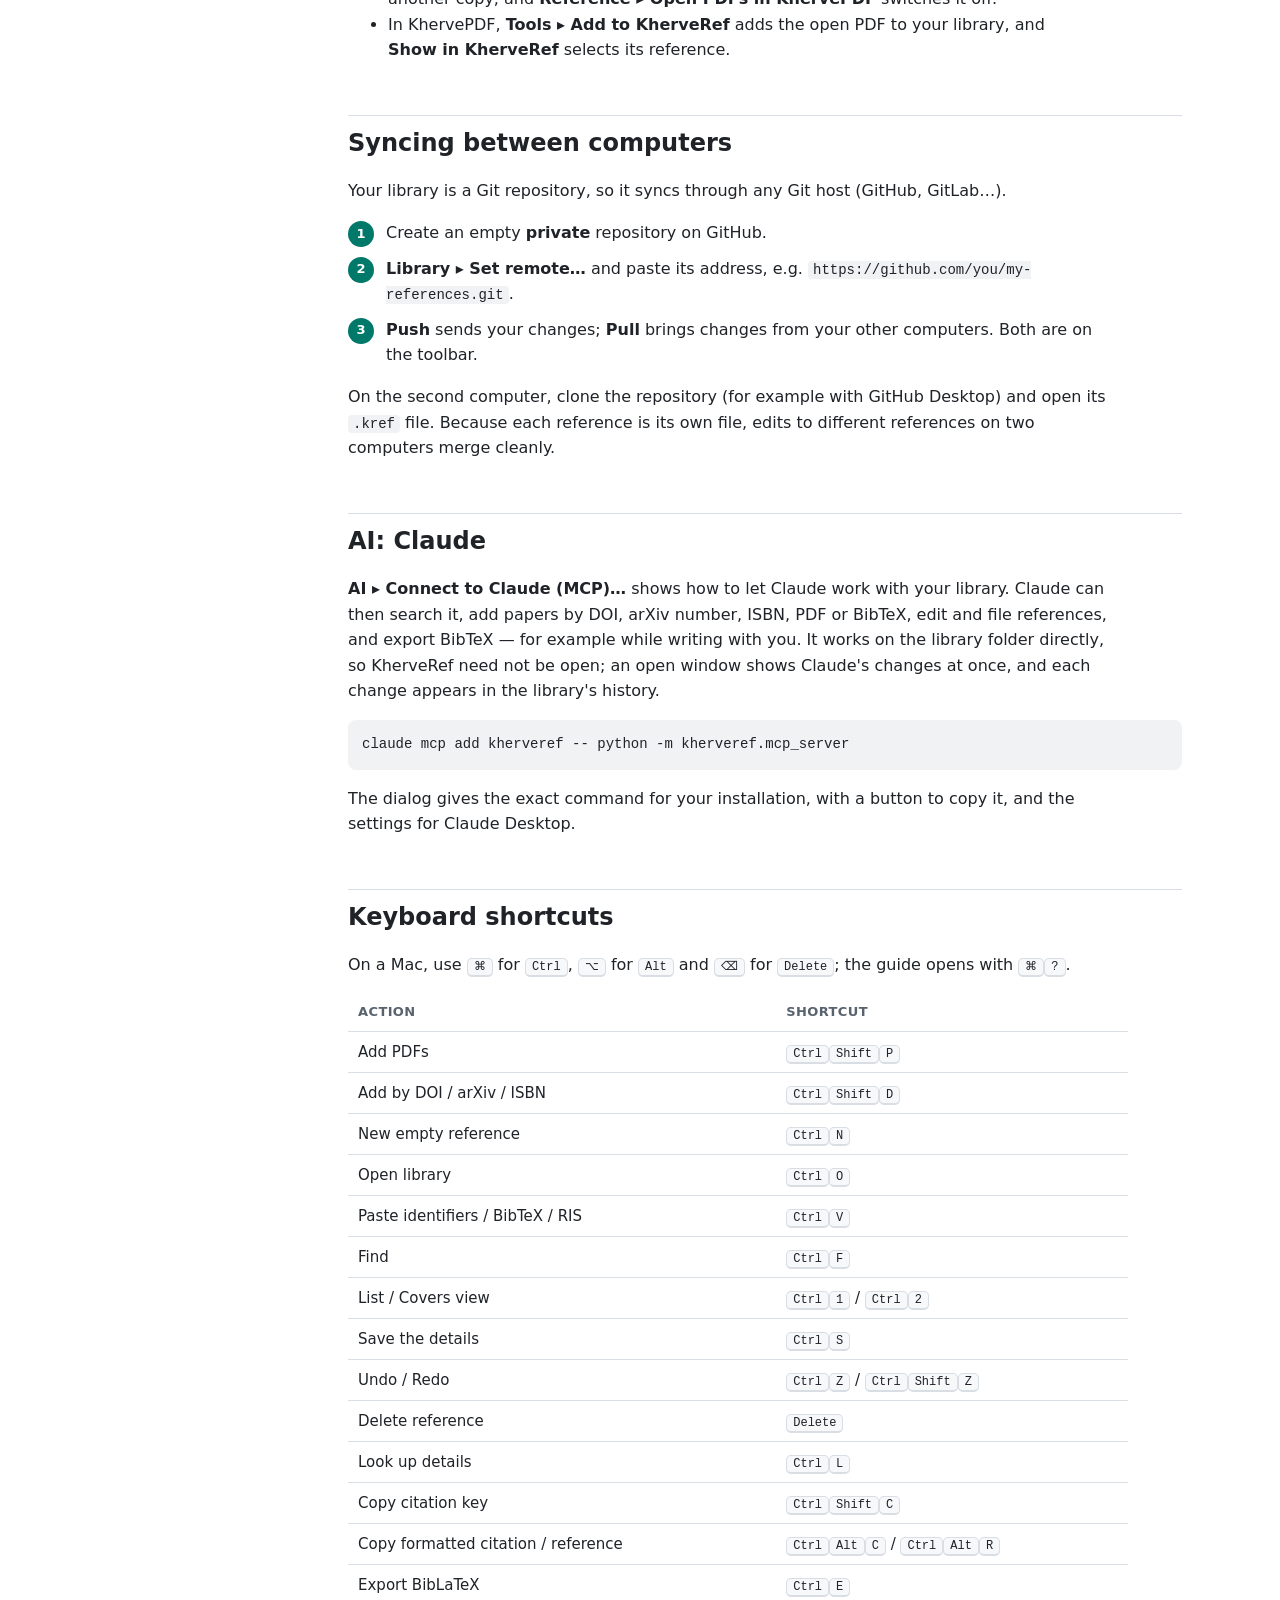
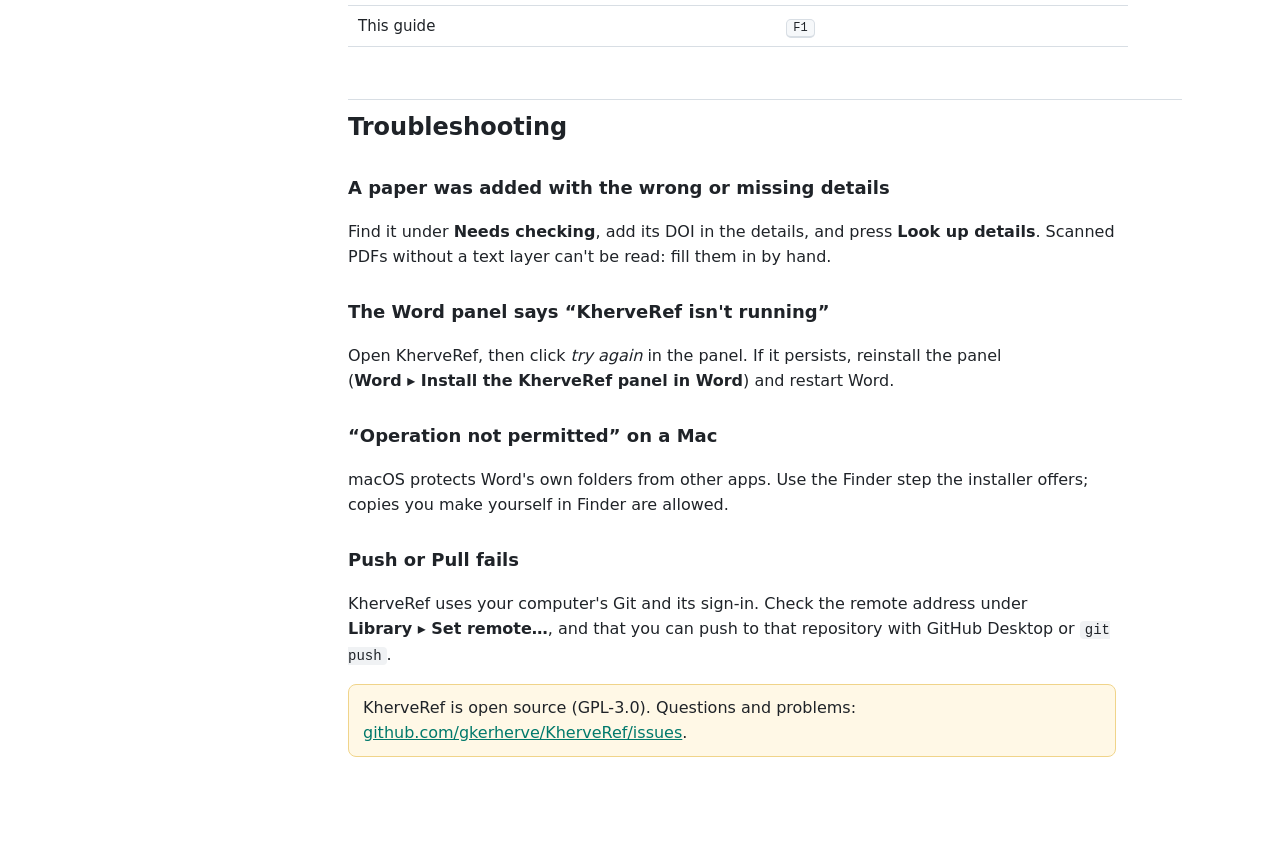
==== commit fe0cbc3a: "v0.17: citation keys you can see, choose and rename; .bib per collection Every reference already had" ====
--- a/docs/guide/index.html
+++ b/docs/guide/index.html
@@ -83,6 +83,7 @@
     <li><a href="#browsing">Browsing &amp; editing</a></li>
     <li><a href="#collections">Collections</a></li>
     <li><a href="#undo">Undo, delete, history</a></li>
+    <li><a href="#latex">Using with LaTeX</a></li>
     <li><a href="#export">Citing &amp; exporting</a></li>
     <li><a href="#word">Microsoft Word</a></li>
     <li><a href="#khervetex">KherveTeX</a></li>
@@ -195,7 +196,7 @@
   <li><b>Details.</b> The right pane edits the selected reference. Fields relevant to its type are shown; edits are saved with <b>Save</b> (<kbd>Ctrl</kbd><kbd>S</kbd>) or automatically when you select another reference. Click the front page to open the PDF.</li>
   <li><b>Open a PDF</b> by double-clicking the reference. It opens in KhervePDF when installed, otherwise in your usual PDF viewer.</li>
   <li><b>Notes.</b> Your own notes are never exported. <span class="menu">Reference ▸ Copy PDF annotations to notes</span> collects the highlights and comments you made in the PDF.</li>
-  <li><b>Citation keys</b> look like <code>smith2020surface</code> (first author, year, first title word). They never change by themselves, because documents cite them; <span class="menu">Edit ▸ Rename key…</span> changes one deliberately.</li>
+  <li><b>Citation keys</b> look like <code>smith2020surface</code> — the names LaTeX cites; see <a href="#latex">Using with LaTeX</a>. They never change by themselves, because documents cite them.</li>
 </ul>
 
 <h2 id="collections">Collections</h2>
@@ -211,6 +212,55 @@
   <li><b>Undo / Redo</b> (<kbd>Ctrl</kbd><kbd>Z</kbd> / <kbd>Ctrl</kbd><kbd>Shift</kbd><kbd>Z</kbd>) reverse anything done in the window — a whole folder import, an edit, a delete, a collection change — PDFs included. Undo refuses (and says why) if the same references were changed meanwhile by Claude or a sync, so it never discards someone else's change.</li>
   <li><b>History.</b> <span class="menu">Library ▸ History…</span> lists every change ever made to the library. Undo itself is recorded there, so nothing is ever lost.</li>
 </ul>
+
+<h2 id="latex">Using with LaTeX</h2>
+<h3>Citation keys: the short names LaTeX cites</h3>
+<p>Every reference gets a short name, its <b>citation key</b>, as soon as it is added — for example
+<code>bagarinao2023nanostructured</code>. You see it in the <b>Key</b> column of the list and as
+<b>Cite key</b> at the top of the details. In LaTeX you cite it as
+<code>\cite{bagarinao2023nanostructured}</code>.</p>
+<ul>
+  <li><b>Copy \cite</b> next to the key (or <kbd>Ctrl</kbd><kbd>Shift</kbd><kbd>C</kbd> for the bare key, <span class="menu">Edit ▸ Copy \cite{…}</span> for several references at once).</li>
+  <li><b>Drag</b> references into a LaTeX editor: it receives <code>\cite{key1,key2}</code>.</li>
+  <li><b>Rename…</b> next to the key gives one reference another name.</li>
+</ul>
+<h3>Choosing the style of the names</h3>
+<p><span class="menu">Library ▸ Citation key style</span> sets how new references are named:</p>
+<table>
+  <thead><tr><th>Style</th><th>Example</th></tr></thead>
+  <tbody>
+    <tr><td>Author, year and first title word (default)</td><td><code>smith2020surface</code></td></tr>
+    <tr><td>Author and year</td><td><code>Smith2020</code>, then <code>Smith2020b</code>…</td></tr>
+    <tr><td>Author and year, lower case</td><td><code>smith2020</code>, then <code>smith2020b</code>…</td></tr>
+  </tbody>
+</table>
+<p><span class="menu">Library ▸ Citation key style ▸ Rename all keys to this style…</span> renames the
+existing references too (their PDFs follow), after showing you the changes. Documents that already
+cite the old names would need updating, so do it before you start writing —
+<span class="menu">Edit ▸ Undo</span> reverses it.</p>
+<h3>Getting the .bib file to LaTeX</h3>
+<p><b>One .bib per paper (recommended).</b> Put a paper's references in a collection, then
+right-click the collection ▸ <b>Export as .bib for LaTeX…</b> and save it next to your
+<code>.tex</code> file, e.g. as <code>refs.bib</code>. (Selecting references and using
+<span class="menu">File ▸ Export classic BibTeX…</span> works too.) Then:</p>
+<pre><code>\documentclass{article}
+\usepackage{natbib}            % for \citep / \citet; optional
+\begin{document}
+Nanostructured electrodes \citep{bagarinao2023nanostructured} …
+
+\bibliographystyle{plainnat}   % or unsrtnat, abbrvnat, ieeetr, …
+\bibliography{refs}            % refs.bib, without “.bib”
+\end{document}</code></pre>
+<p>Run LaTeX, BibTeX, then LaTeX twice (most editors and Overleaf do this for you). On Overleaf,
+upload <code>refs.bib</code> to the project.</p>
+<p><b>The whole library.</b> <code>library.bib</code> in the library folder always holds every
+reference and updates itself. BibTeX can't read paths with spaces, though, so copy it next to your
+<code>.tex</code> (or export) rather than pointing <code>\bibliography{}</code> at a folder such as
+<i>REF Library</i>.</p>
+<p><b>BibLaTeX + biber.</b> If your document uses <code>\usepackage{biblatex}</code>, export with
+<span class="menu">File ▸ Export BibLaTeX…</span> and use <code>\addbibresource{refs.bib}</code> and
+<code>\printbibliography</code>.</p>
+<p><b>KherveTeX</b> does all of this by itself — see <a href="#khervetex">KherveTeX</a>.</p>
 
 <h2 id="export">Citing &amp; exporting</h2>
 <h3>Citation styles</h3>
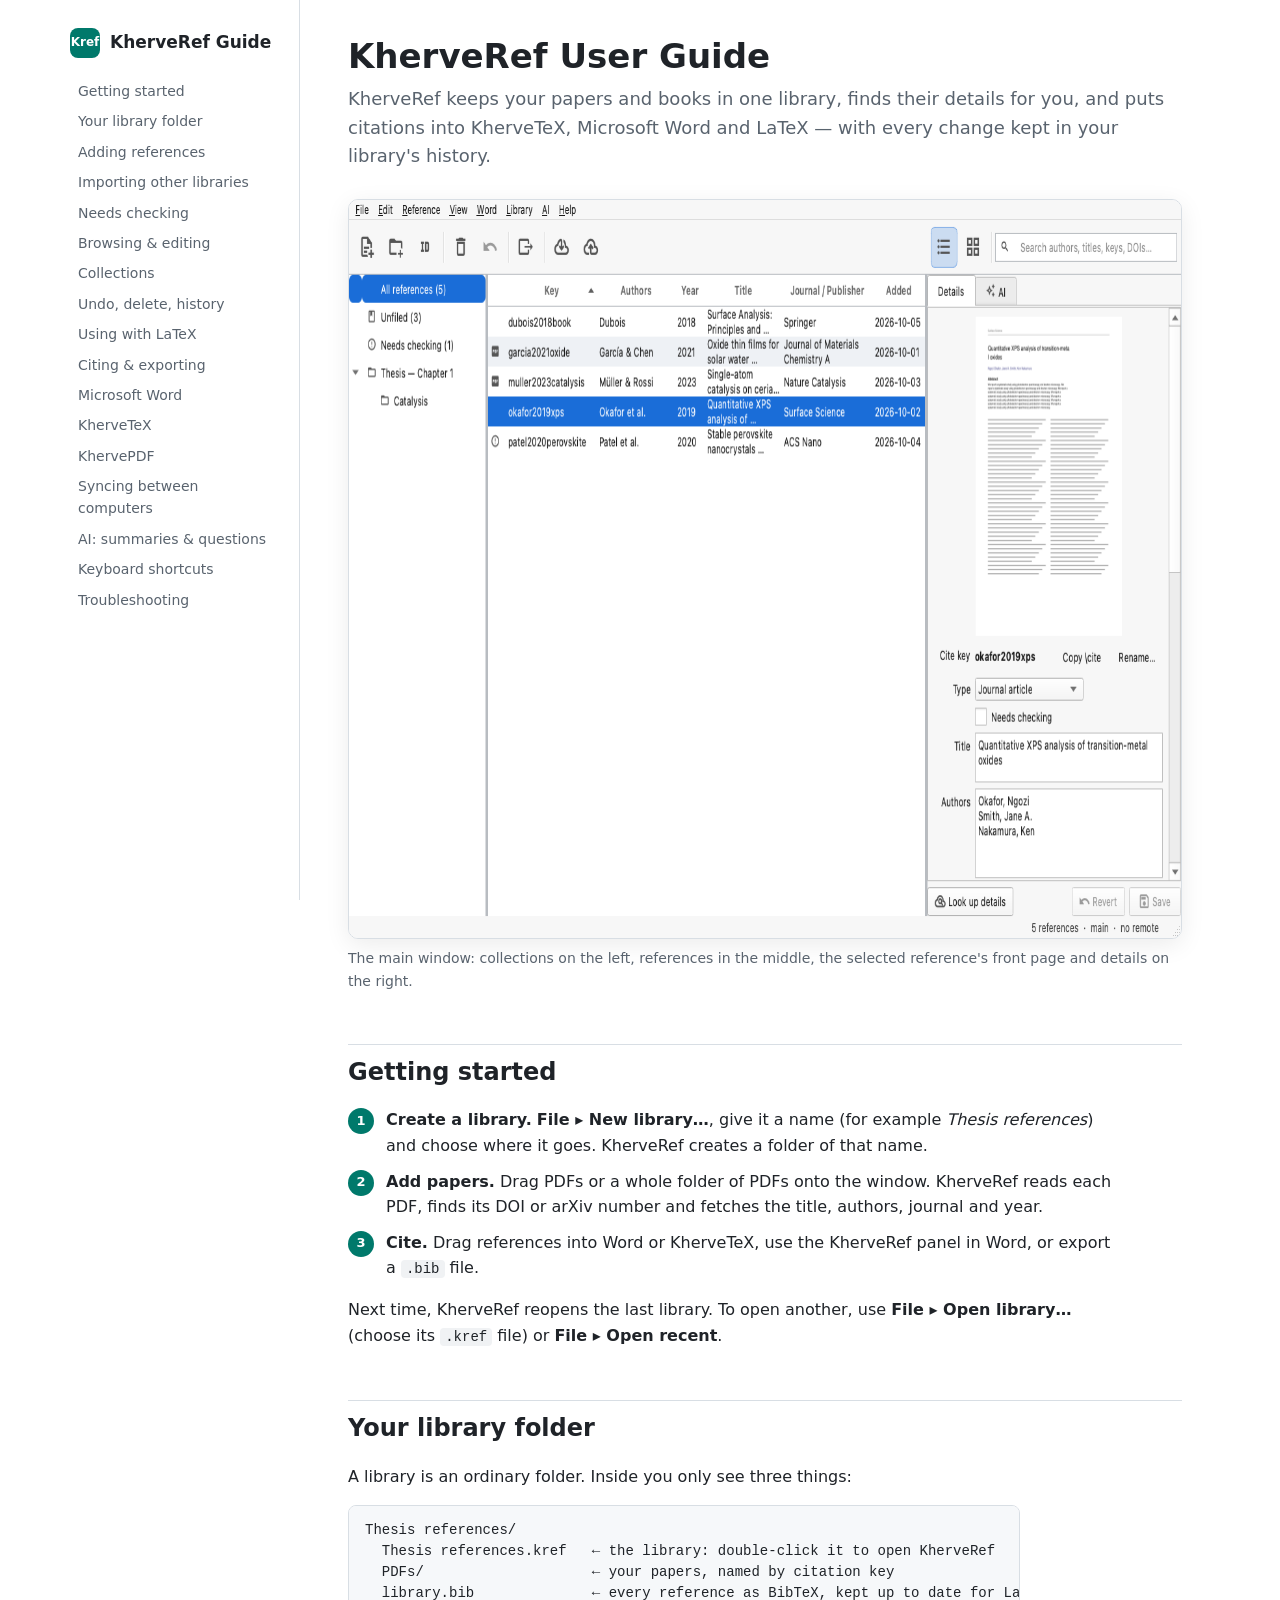
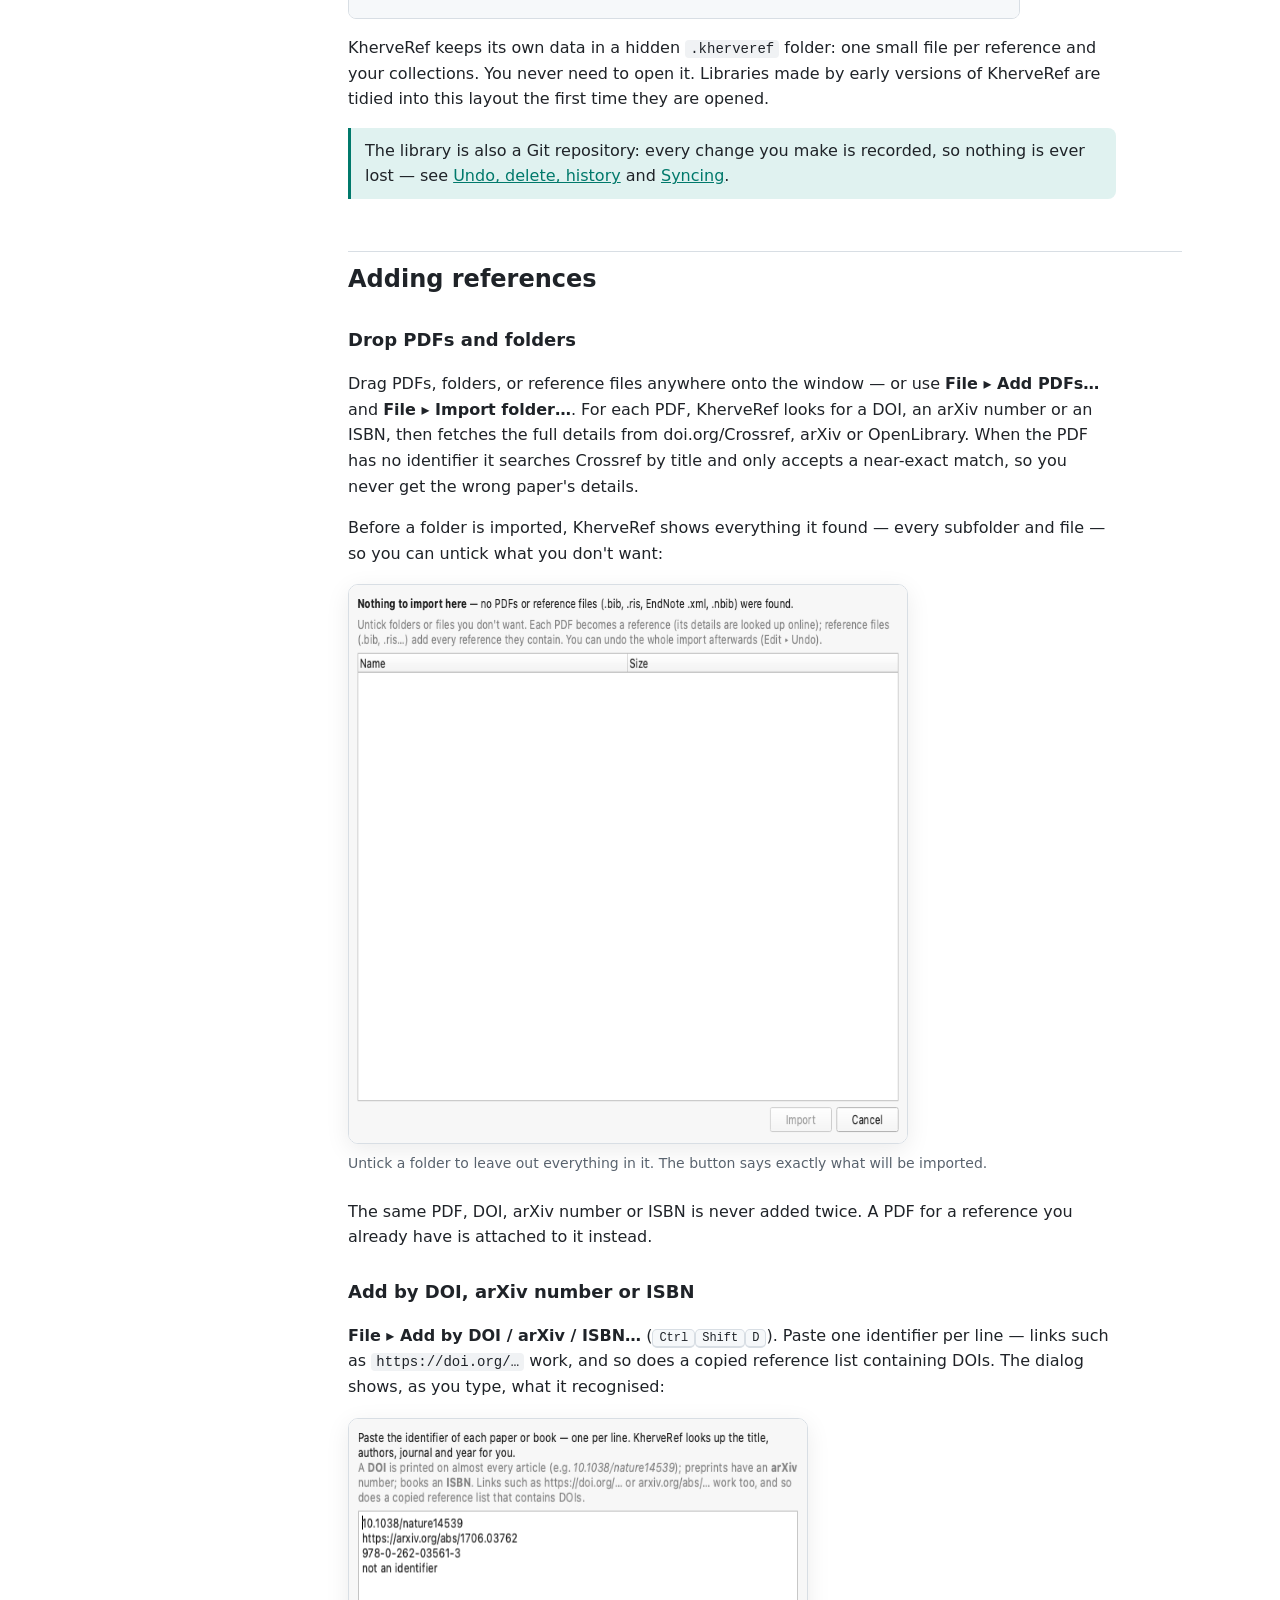
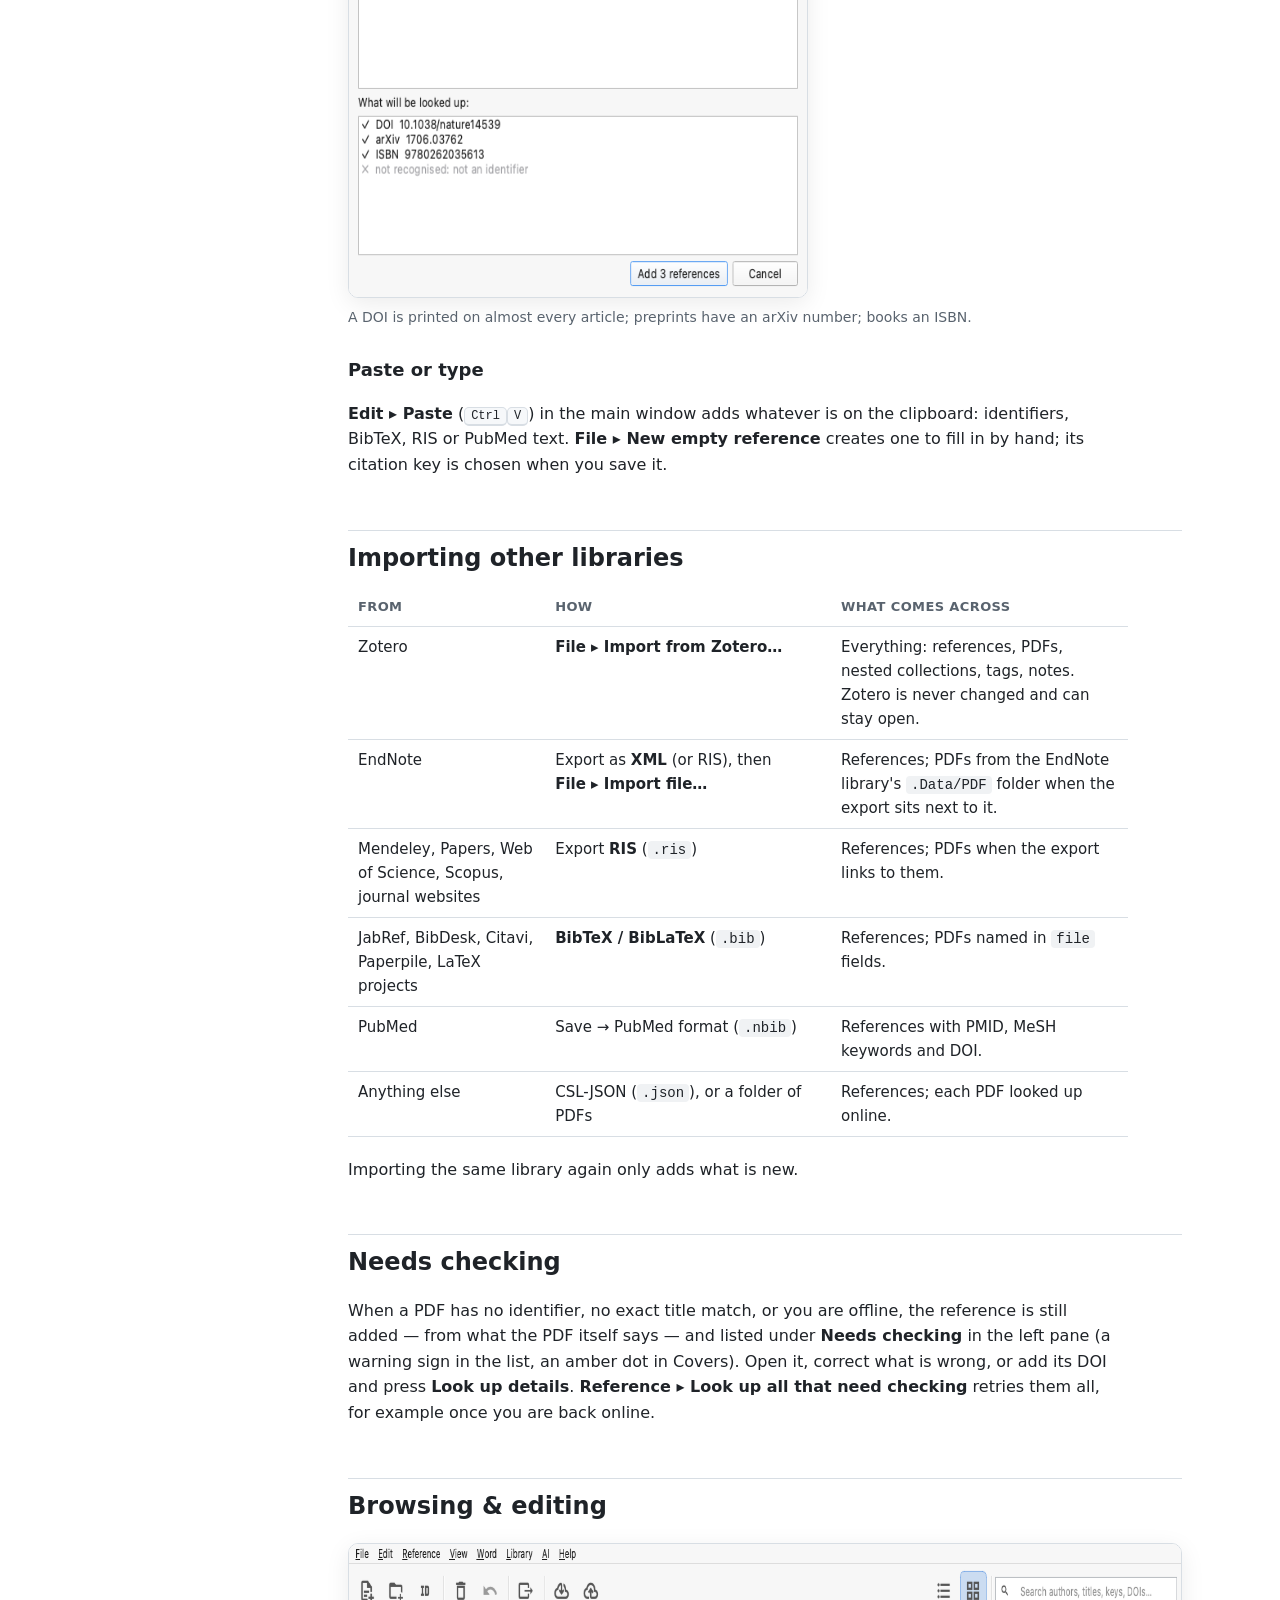
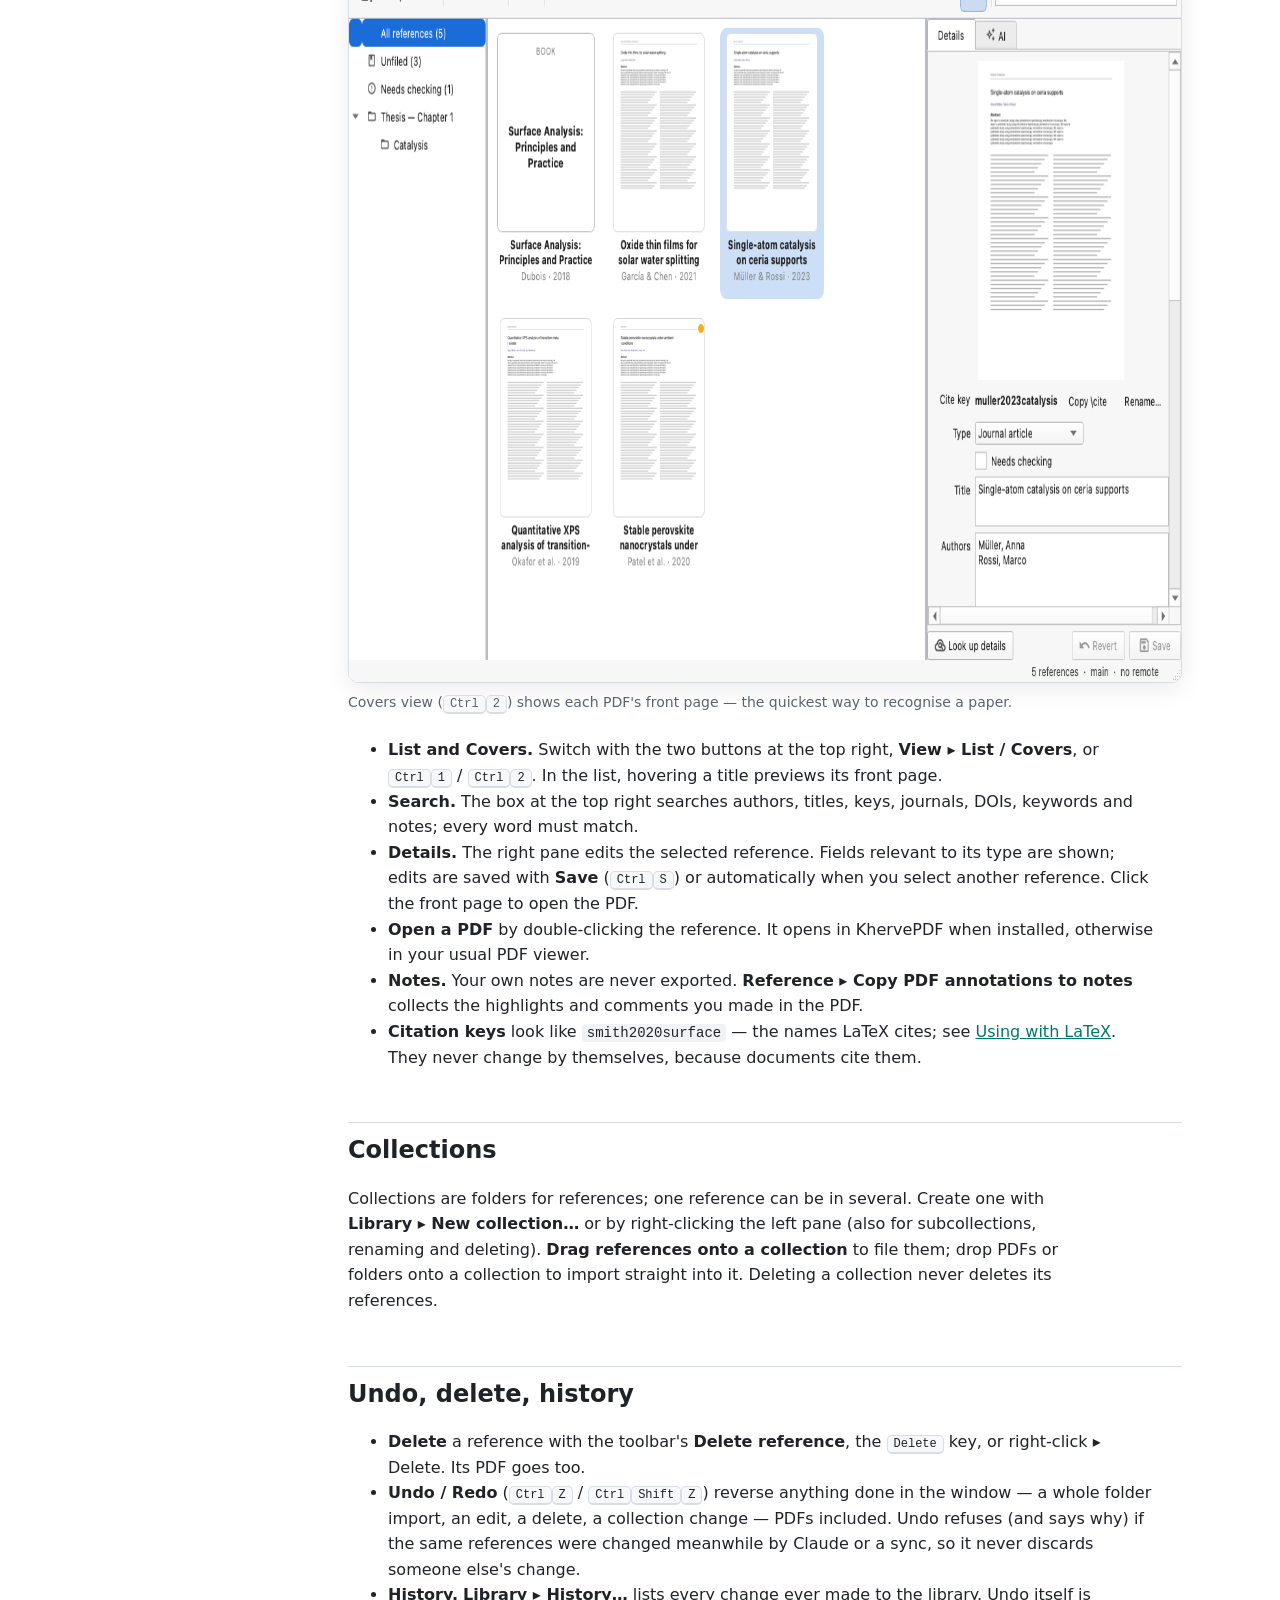
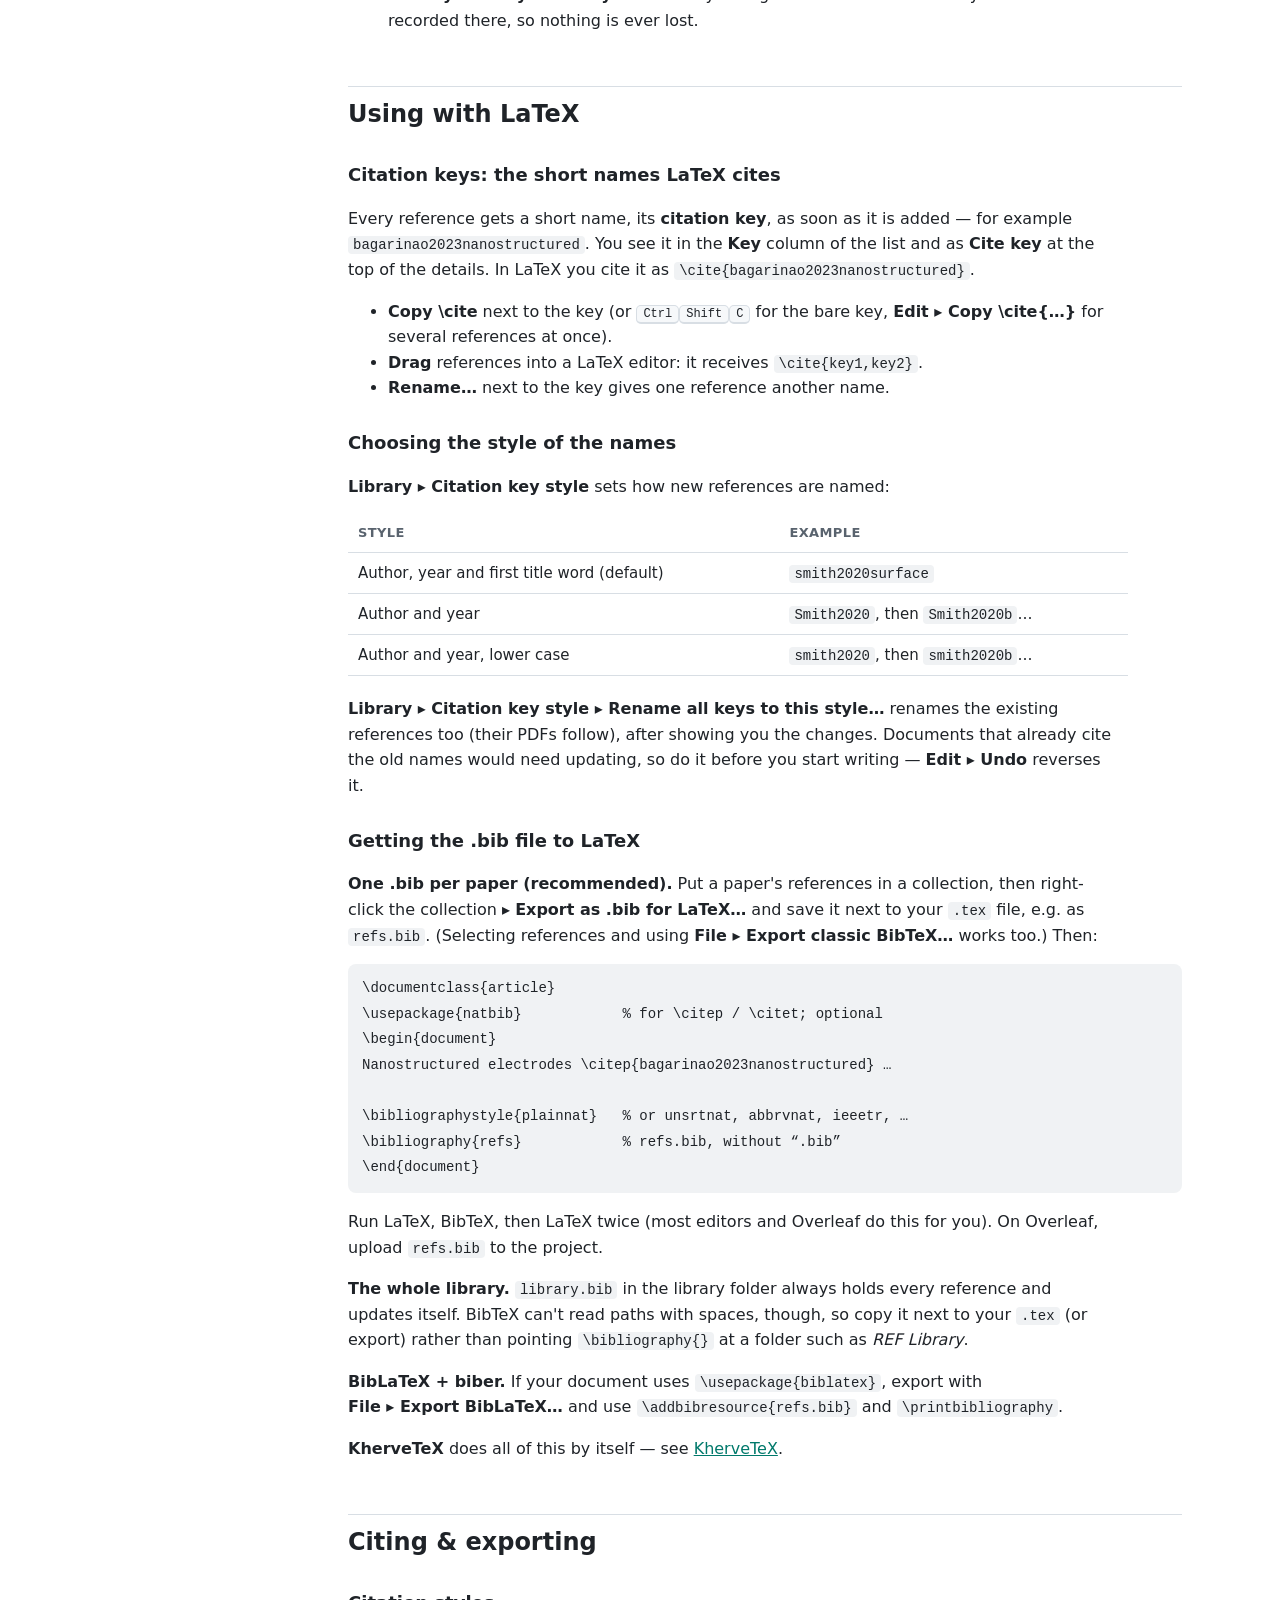
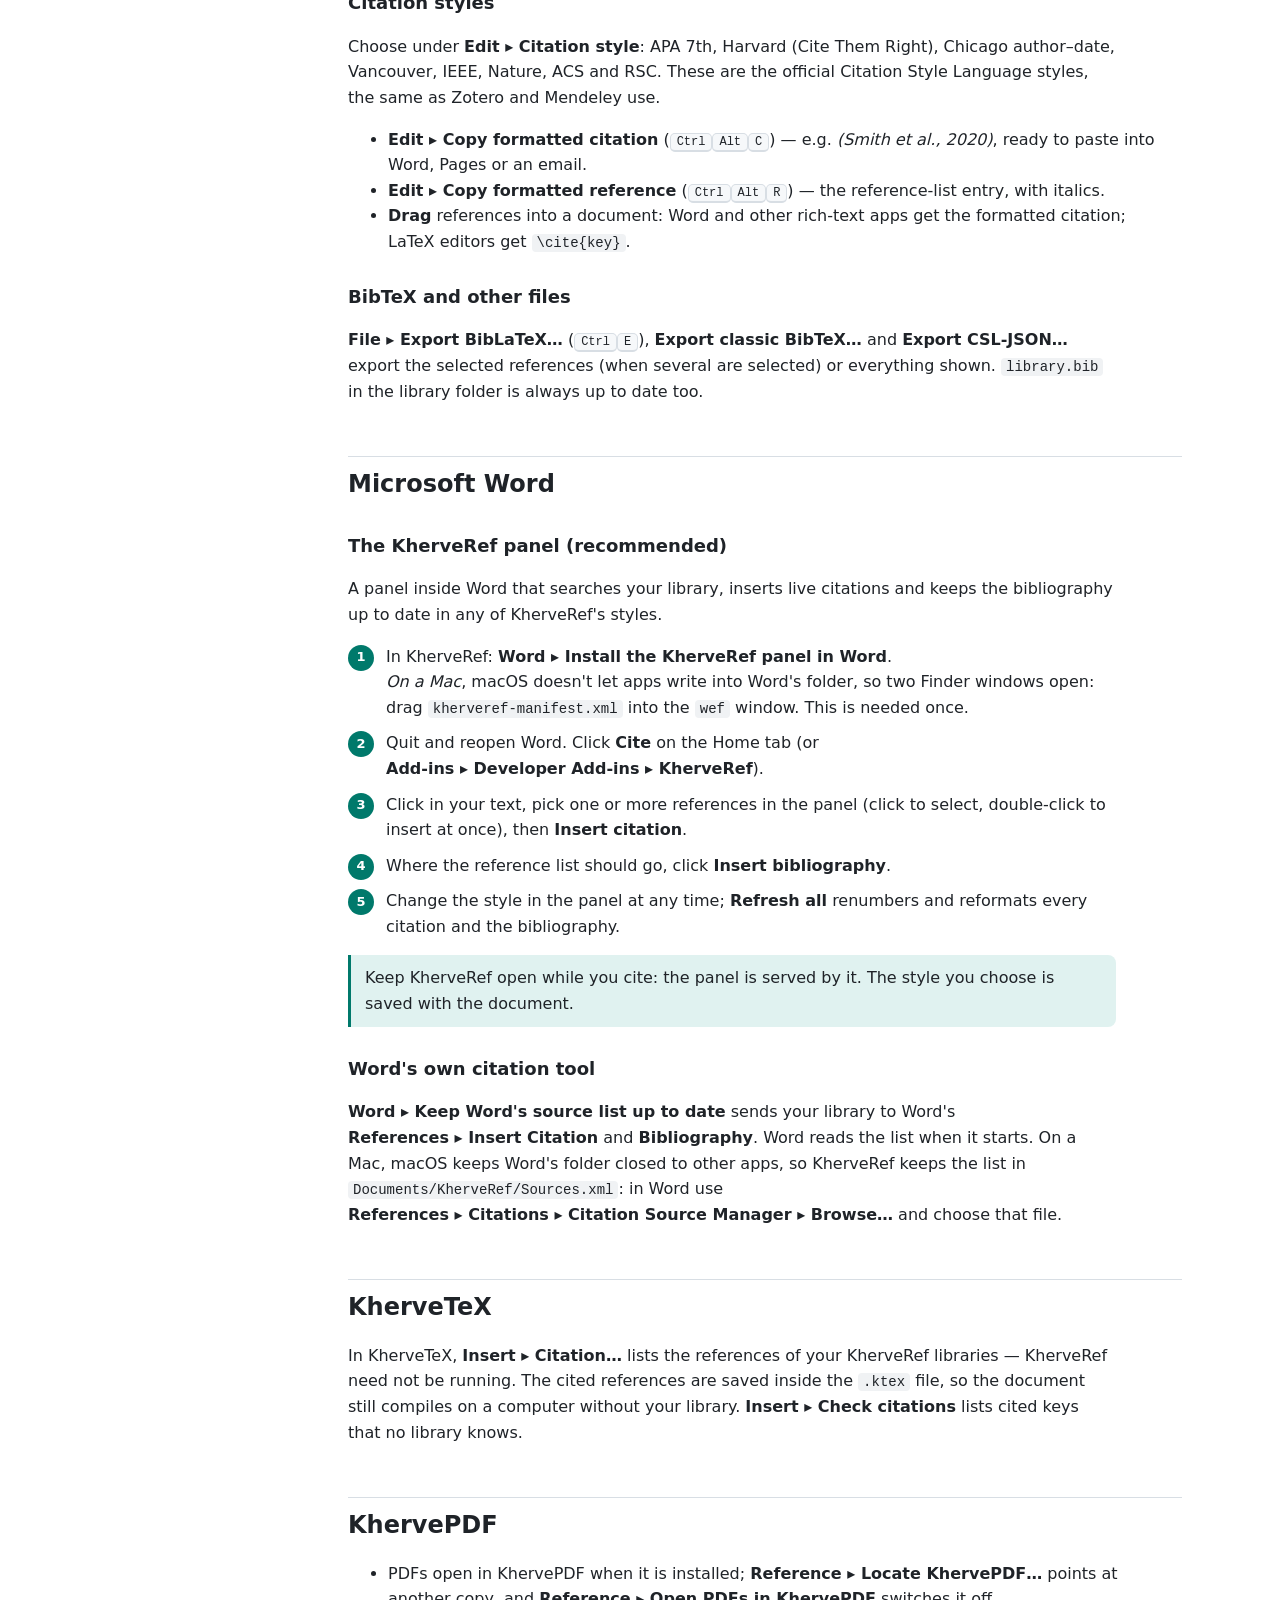
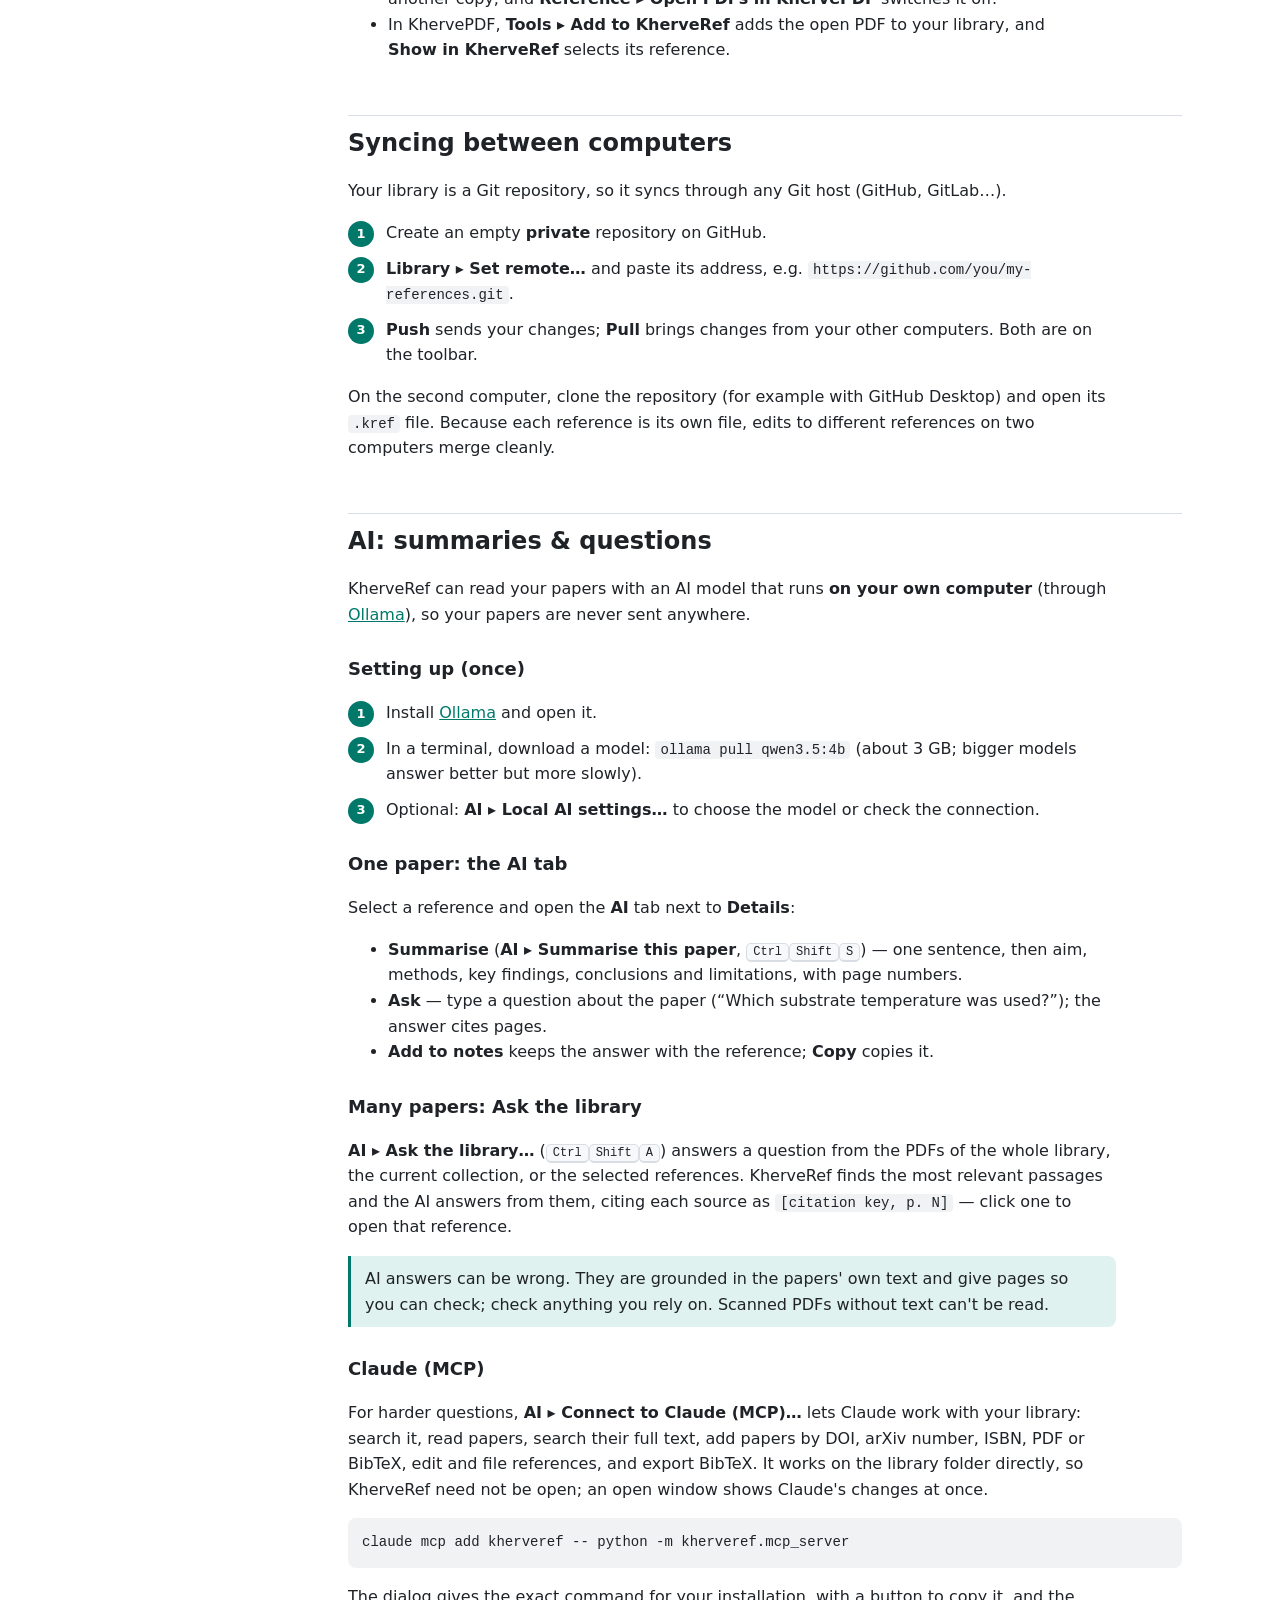
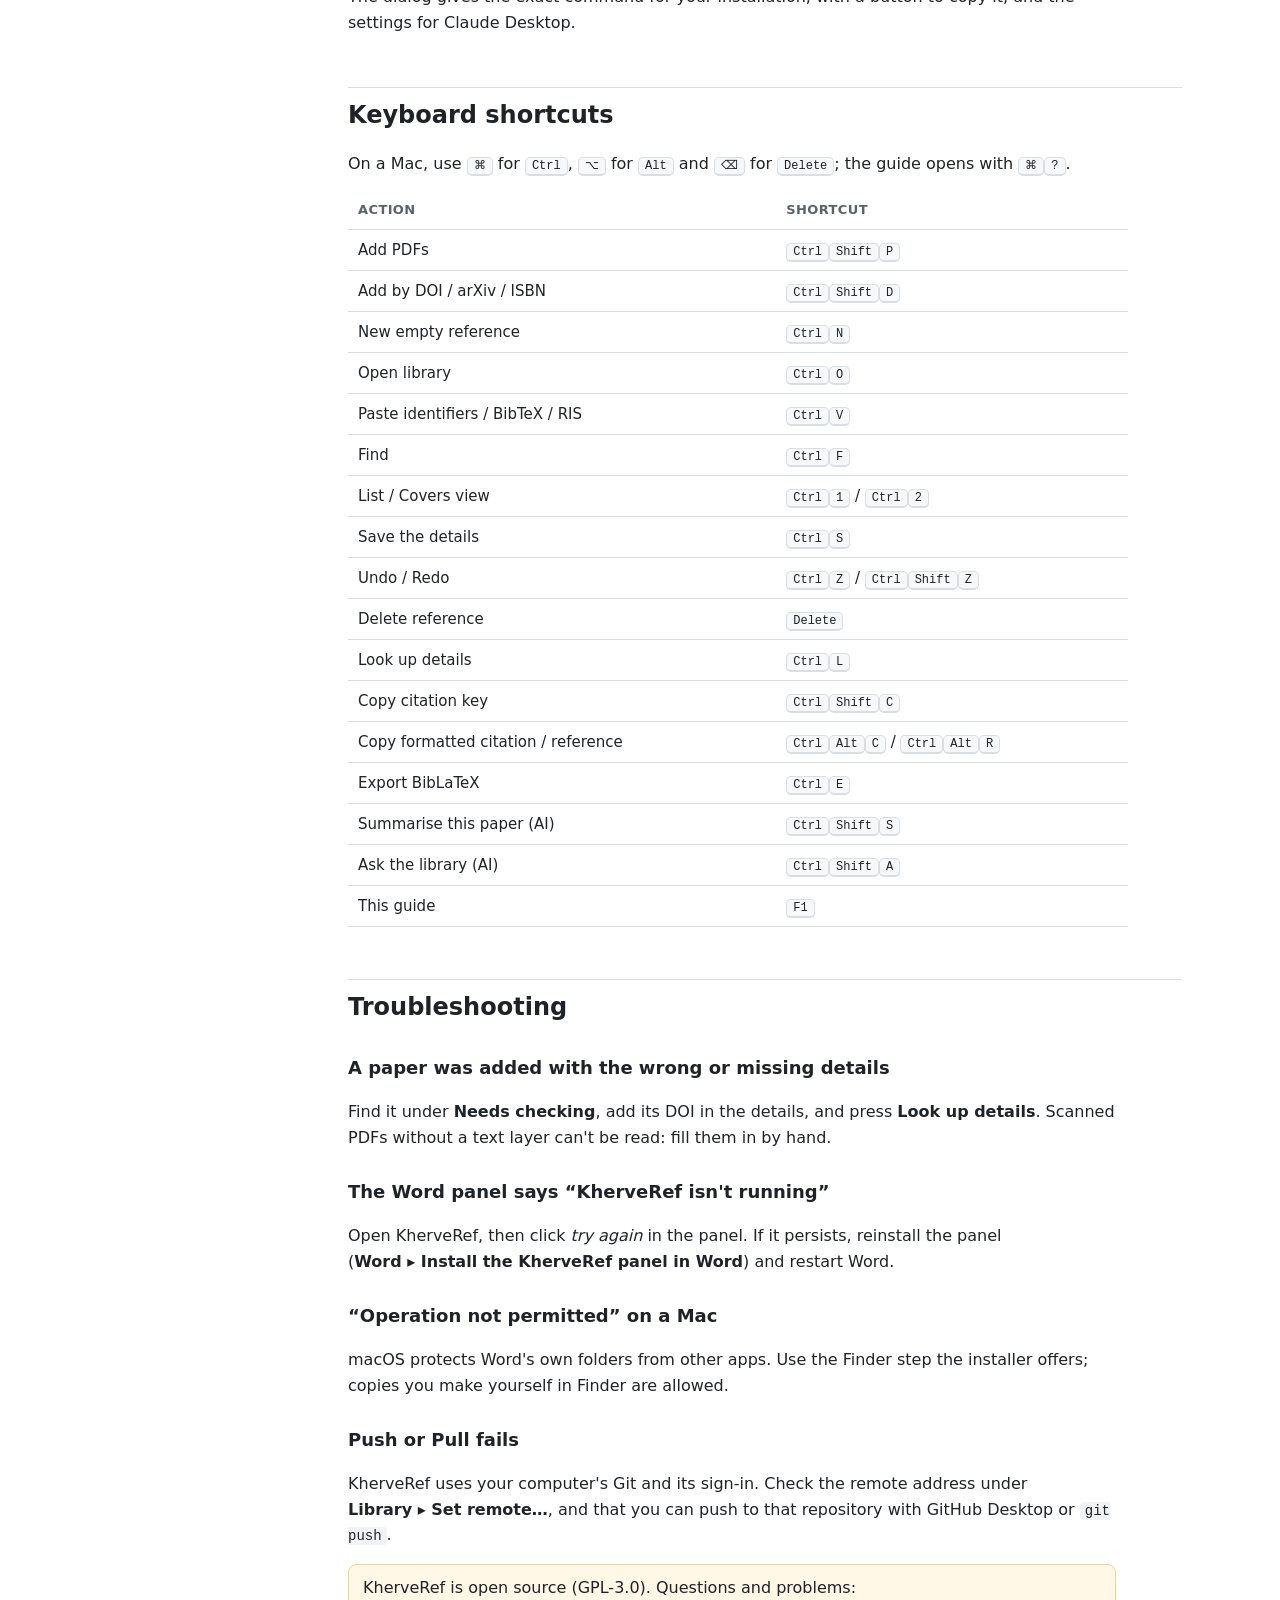
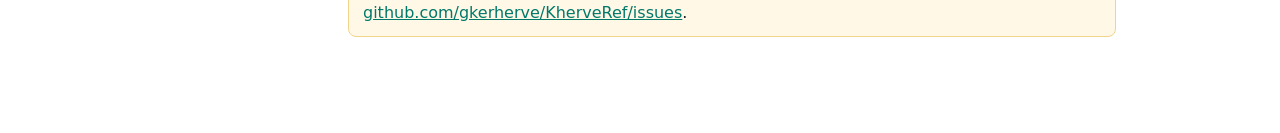
==== commit ed7cd13c: "v0.18: local AI (summaries, questions, ask the library); KherveCAD toolbar A reference manager is mo" ====
--- a/docs/guide/index.html
+++ b/docs/guide/index.html
@@ -89,7 +89,7 @@
     <li><a href="#khervetex">KherveTeX</a></li>
     <li><a href="#khervepdf">KhervePDF</a></li>
     <li><a href="#sync">Syncing between computers</a></li>
-    <li><a href="#ai">AI: Claude</a></li>
+    <li><a href="#ai">AI: summaries &amp; questions</a></li>
     <li><a href="#keys">Keyboard shortcuts</a></li>
     <li><a href="#trouble">Troubleshooting</a></li>
   </ol>
@@ -322,12 +322,34 @@
 <code>.kref</code> file. Because each reference is its own file, edits to different references on two
 computers merge cleanly.</p>
 
-<h2 id="ai">AI: Claude</h2>
-<p><span class="menu">AI ▸ Connect to Claude (MCP)…</span> shows how to let Claude work with your
-library. Claude can then search it, add papers by DOI, arXiv number, ISBN, PDF or BibTeX, edit and
-file references, and export BibTeX — for example while writing with you. It works on the library
-folder directly, so KherveRef need not be open; an open window shows Claude's changes at once,
-and each change appears in the library's history.</p>
+<h2 id="ai">AI: summaries &amp; questions</h2>
+<p>KherveRef can read your papers with an AI model that runs <b>on your own computer</b>
+(through <a href="https://ollama.com">Ollama</a>), so your papers are never sent anywhere.</p>
+<h3>Setting up (once)</h3>
+<ol class="steps">
+  <li>Install <a href="https://ollama.com/download">Ollama</a> and open it.</li>
+  <li>In a terminal, download a model: <code>ollama pull qwen3.5:4b</code> (about 3 GB; bigger models answer better but more slowly).</li>
+  <li>Optional: <span class="menu">AI ▸ Local AI settings…</span> to choose the model or check the connection.</li>
+</ol>
+<h3>One paper: the AI tab</h3>
+<p>Select a reference and open the <b>AI</b> tab next to <b>Details</b>:</p>
+<ul>
+  <li><b>Summarise</b> (<span class="menu">AI ▸ Summarise this paper</span>, <kbd>Ctrl</kbd><kbd>Shift</kbd><kbd>S</kbd>) — one sentence, then aim, methods, key findings, conclusions and limitations, with page numbers.</li>
+  <li><b>Ask</b> — type a question about the paper (“Which substrate temperature was used?”); the answer cites pages.</li>
+  <li><b>Add to notes</b> keeps the answer with the reference; <b>Copy</b> copies it.</li>
+</ul>
+<h3>Many papers: Ask the library</h3>
+<p><span class="menu">AI ▸ Ask the library…</span> (<kbd>Ctrl</kbd><kbd>Shift</kbd><kbd>A</kbd>) answers a question
+from the PDFs of the whole library, the current collection, or the selected references. KherveRef
+finds the most relevant passages and the AI answers from them, citing each source as
+<code>[citation key, p. N]</code> — click one to open that reference.</p>
+<div class="note">AI answers can be wrong. They are grounded in the papers' own text and give
+pages so you can check; check anything you rely on. Scanned PDFs without text can't be read.</div>
+<h3>Claude (MCP)</h3>
+<p>For harder questions, <span class="menu">AI ▸ Connect to Claude (MCP)…</span> lets Claude work with
+your library: search it, read papers, search their full text, add papers by DOI, arXiv number,
+ISBN, PDF or BibTeX, edit and file references, and export BibTeX. It works on the library folder
+directly, so KherveRef need not be open; an open window shows Claude's changes at once.</p>
 <pre><code>claude mcp add kherveref -- python -m kherveref.mcp_server</code></pre>
 <p>The dialog gives the exact command for your installation, with a button to copy it, and the
 settings for Claude Desktop.</p>
@@ -352,6 +374,8 @@
     <tr><td>Copy citation key</td><td><kbd>Ctrl</kbd><kbd>Shift</kbd><kbd>C</kbd></td></tr>
     <tr><td>Copy formatted citation / reference</td><td><kbd>Ctrl</kbd><kbd>Alt</kbd><kbd>C</kbd> / <kbd>Ctrl</kbd><kbd>Alt</kbd><kbd>R</kbd></td></tr>
     <tr><td>Export BibLaTeX</td><td><kbd>Ctrl</kbd><kbd>E</kbd></td></tr>
+    <tr><td>Summarise this paper (AI)</td><td><kbd>Ctrl</kbd><kbd>Shift</kbd><kbd>S</kbd></td></tr>
+    <tr><td>Ask the library (AI)</td><td><kbd>Ctrl</kbd><kbd>Shift</kbd><kbd>A</kbd></td></tr>
     <tr><td>This guide</td><td><kbd>F1</kbd></td></tr>
   </tbody>
 </table>
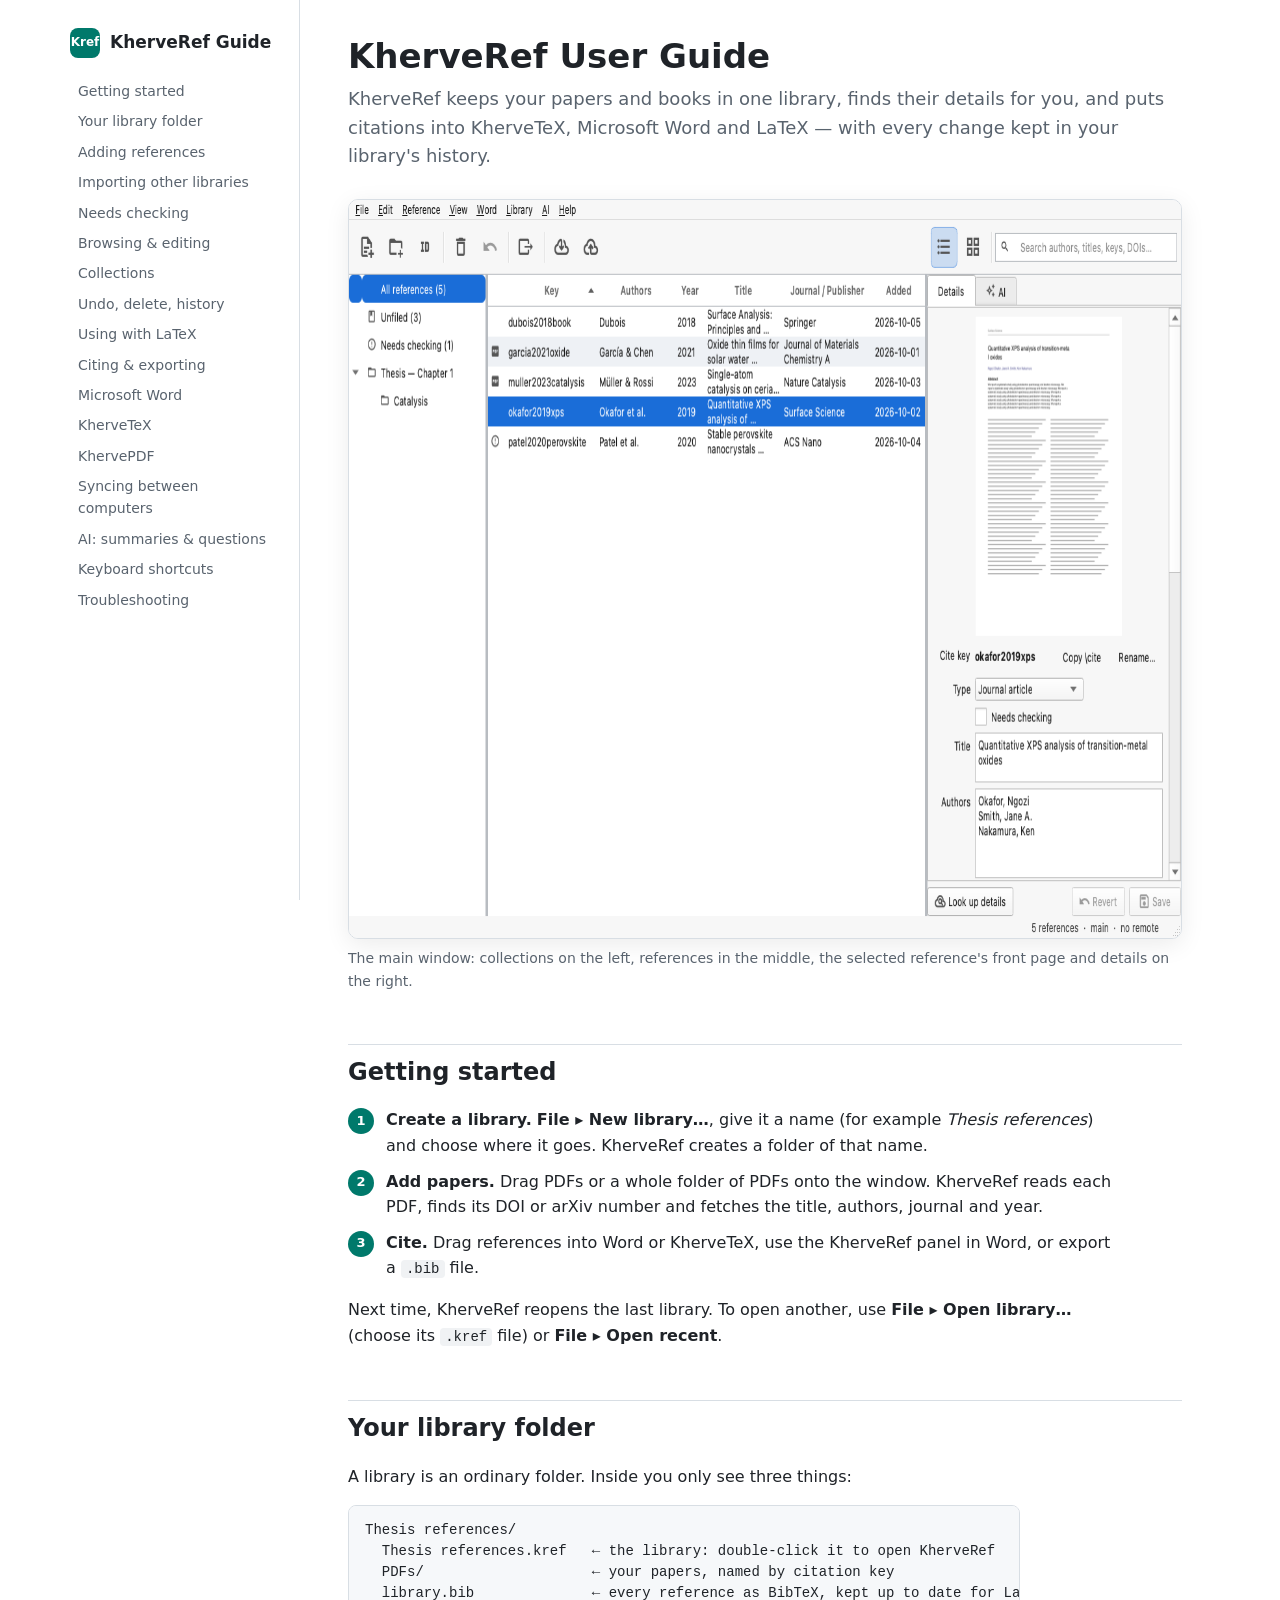
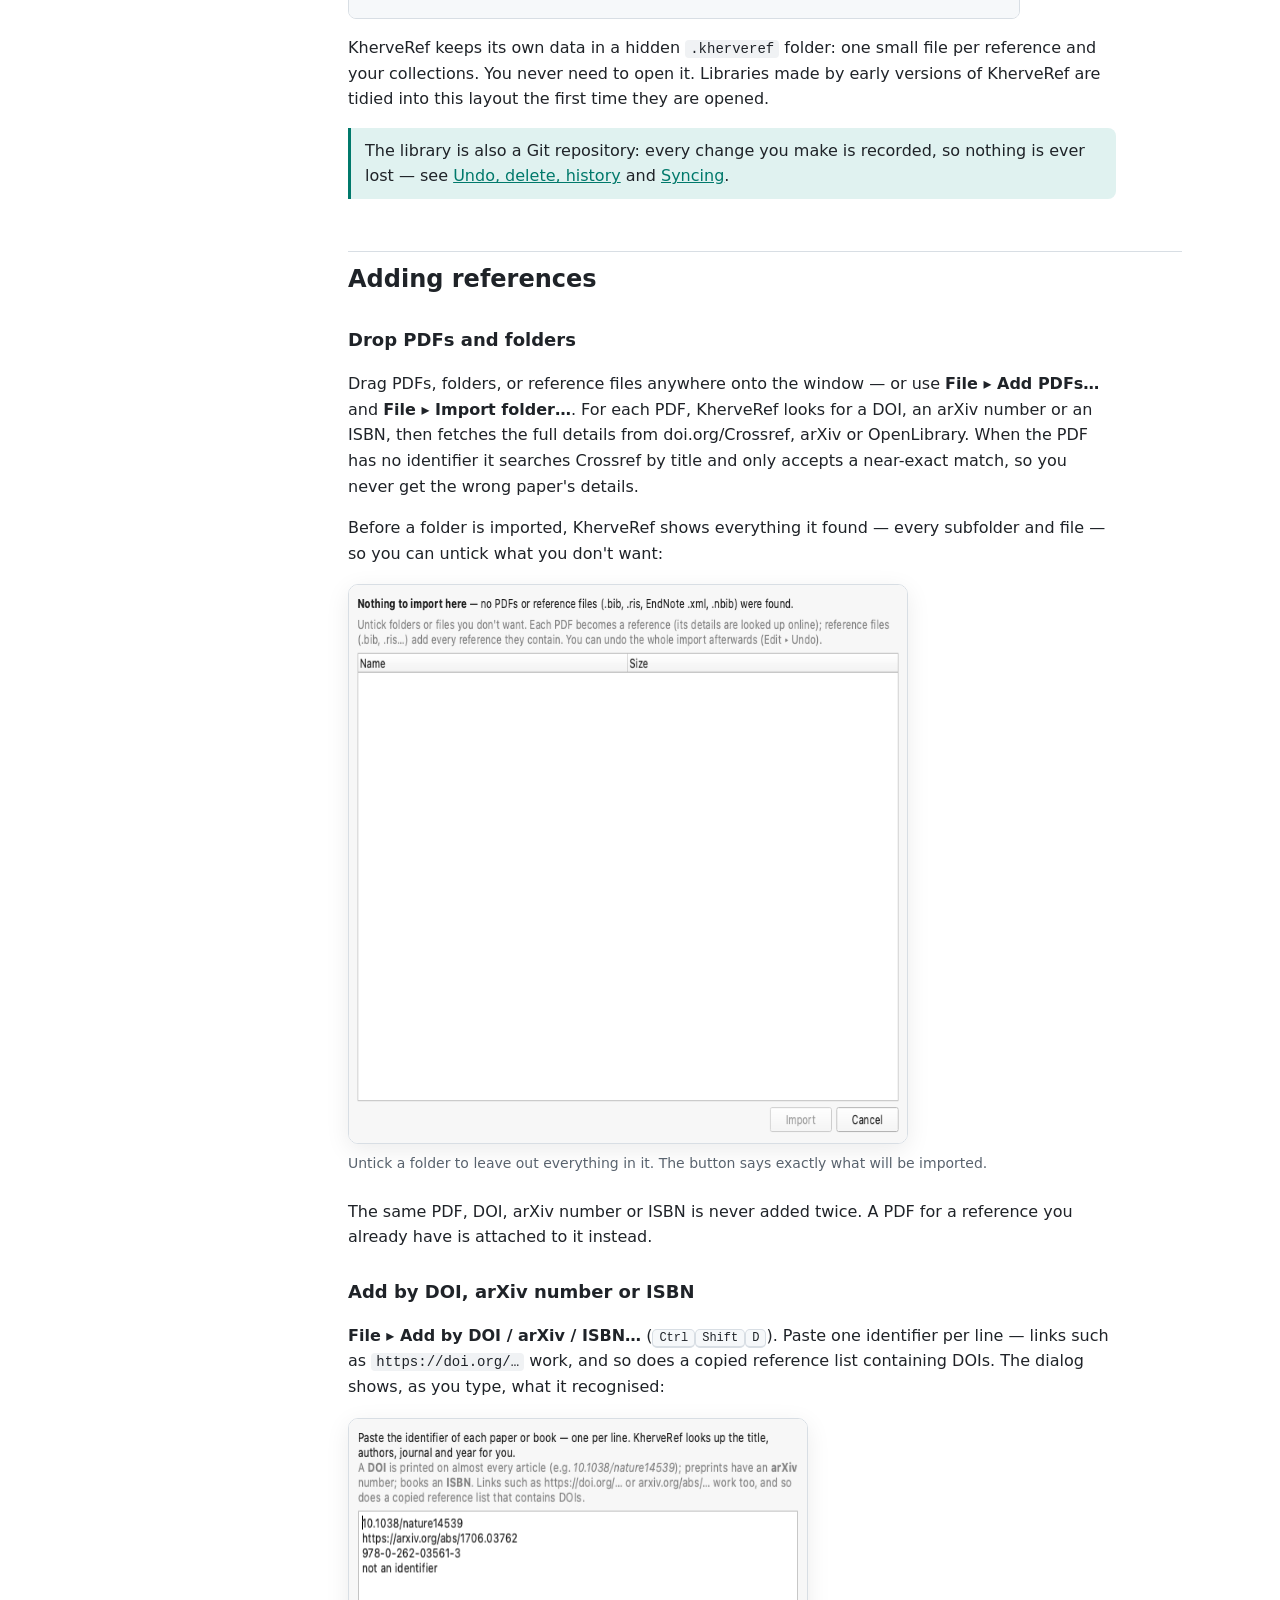
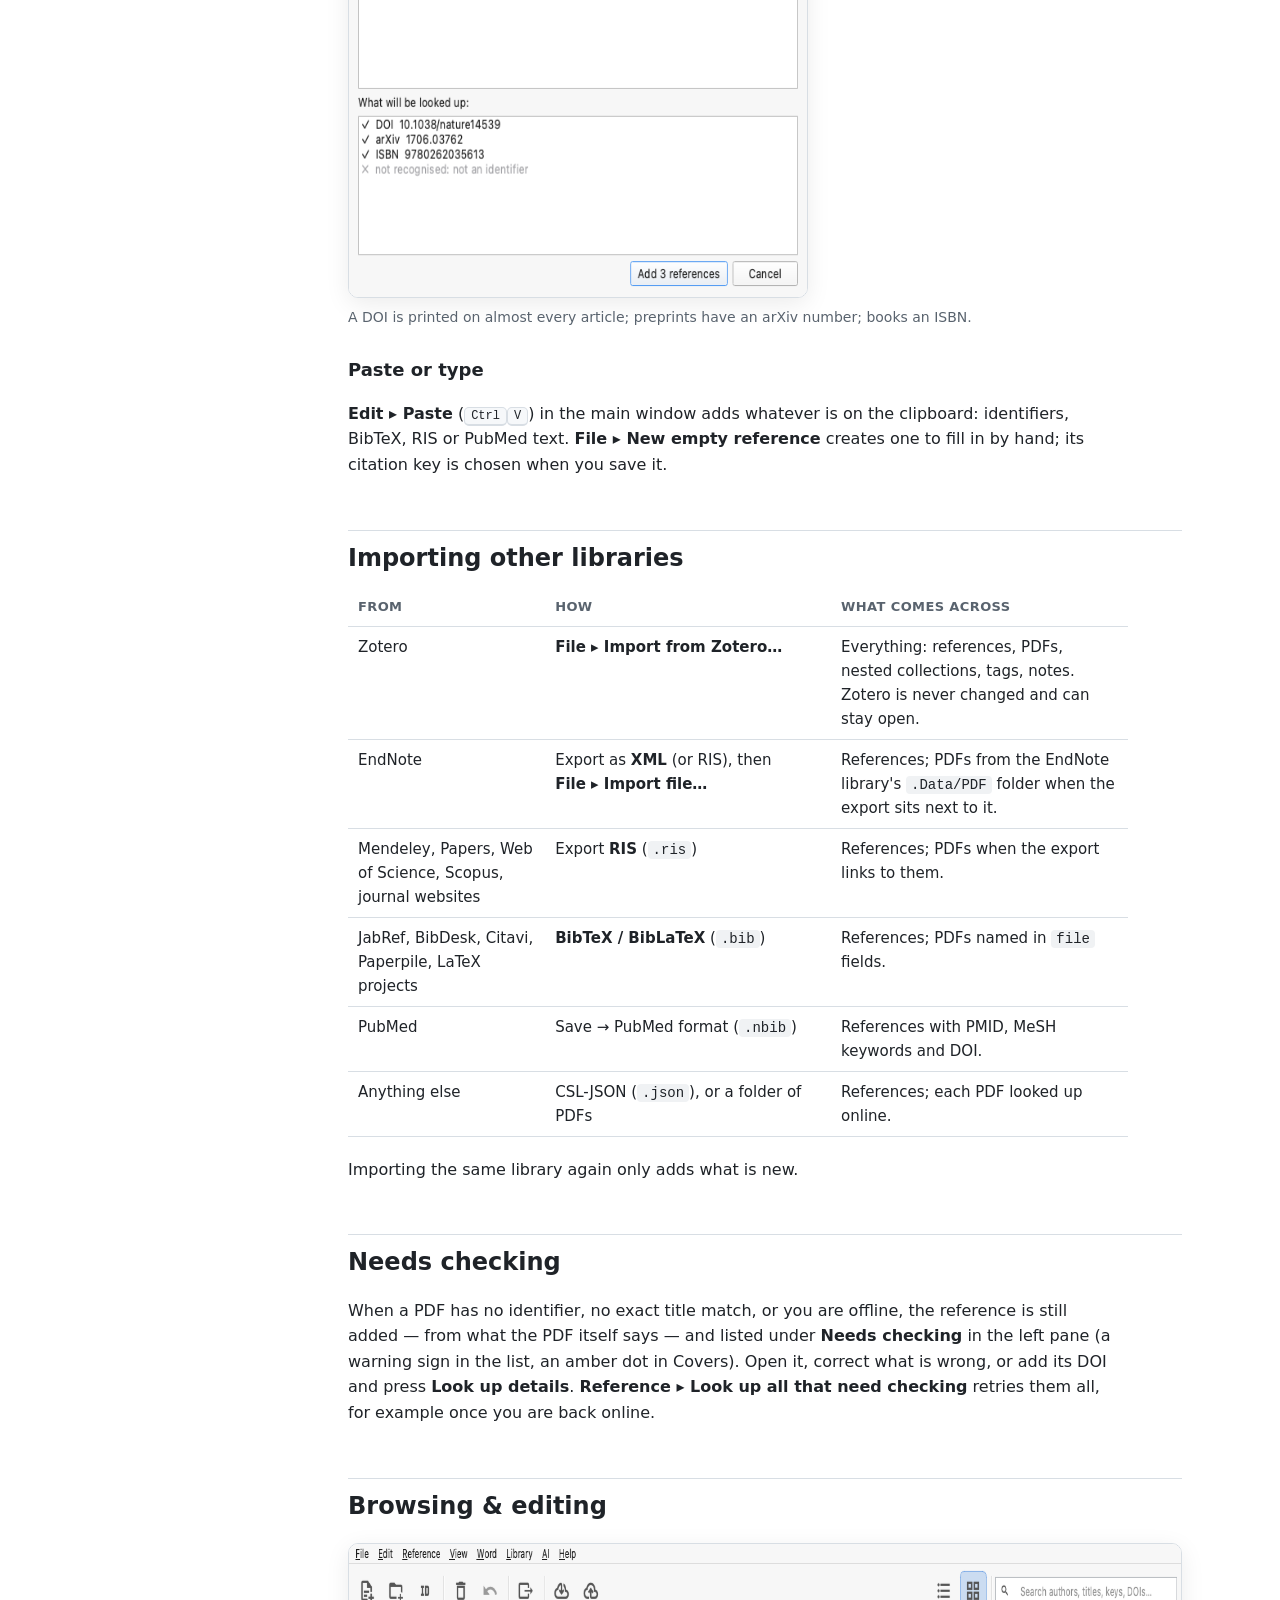
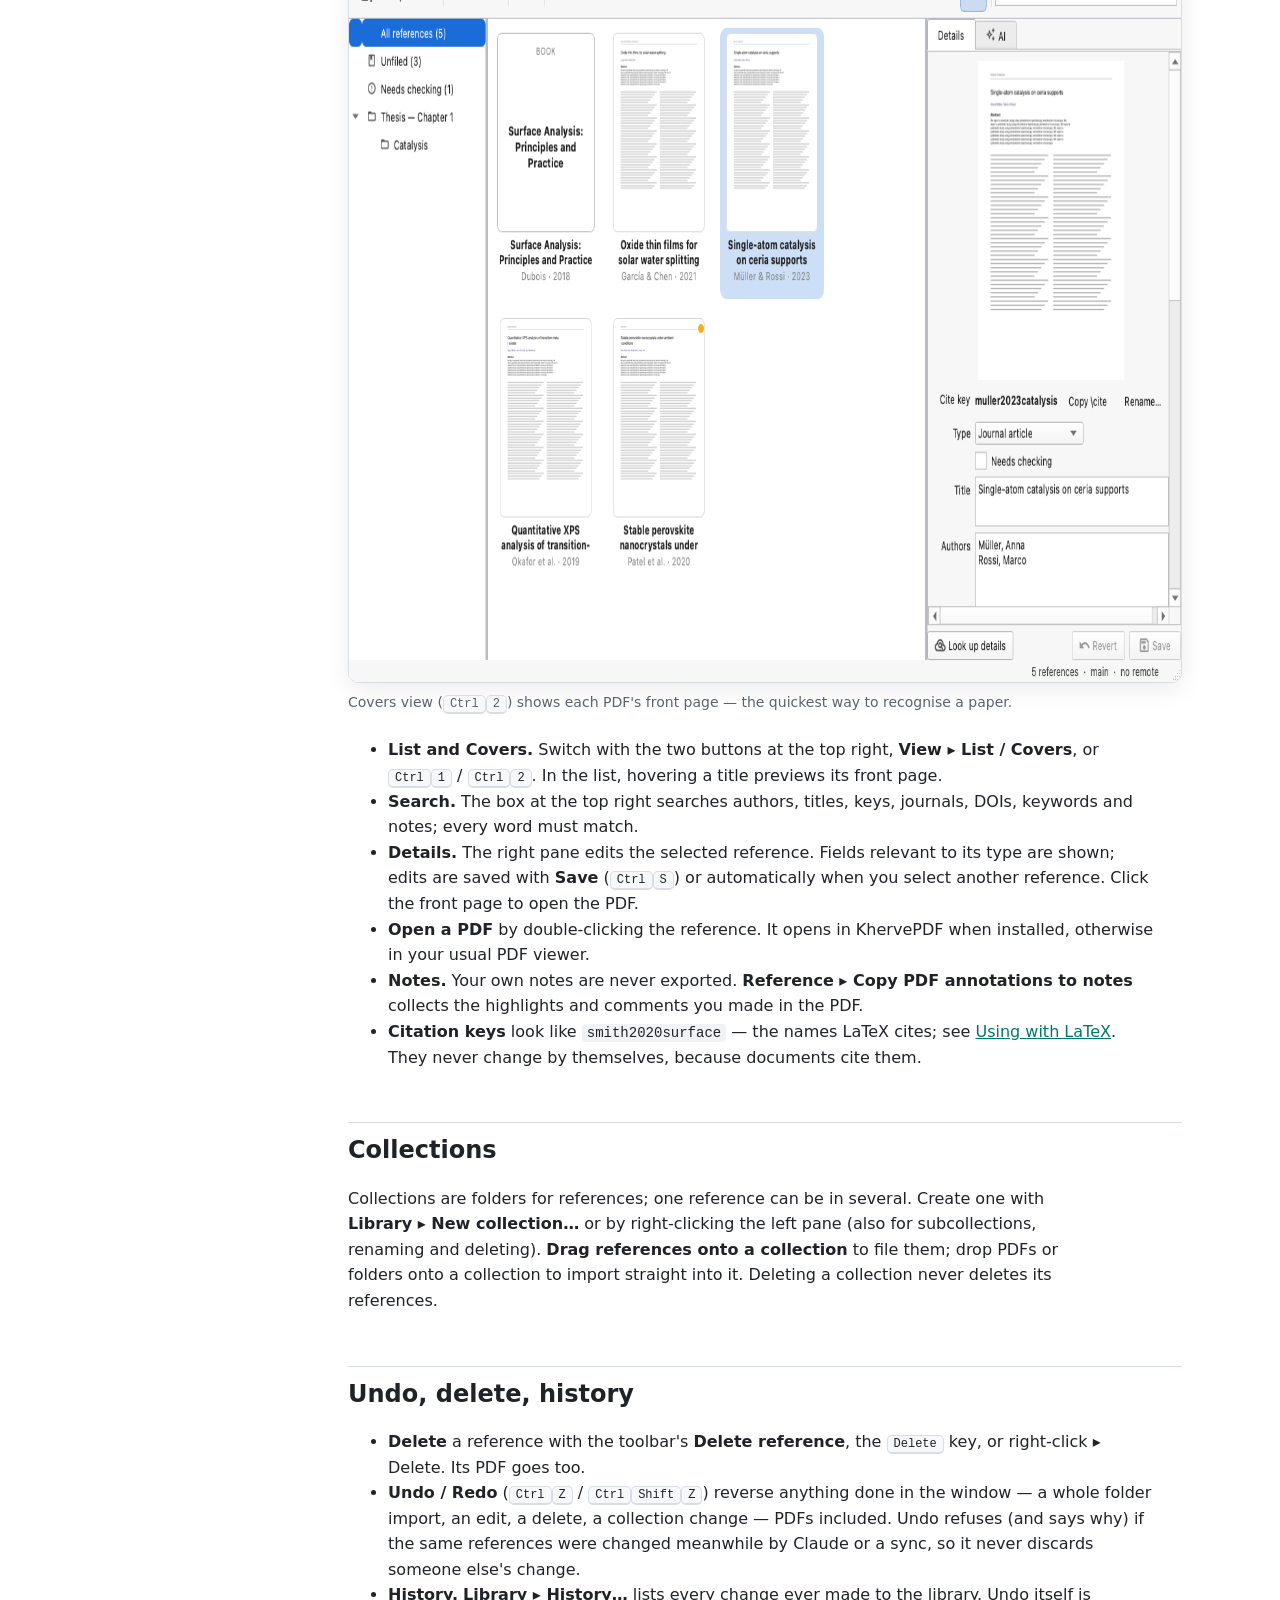
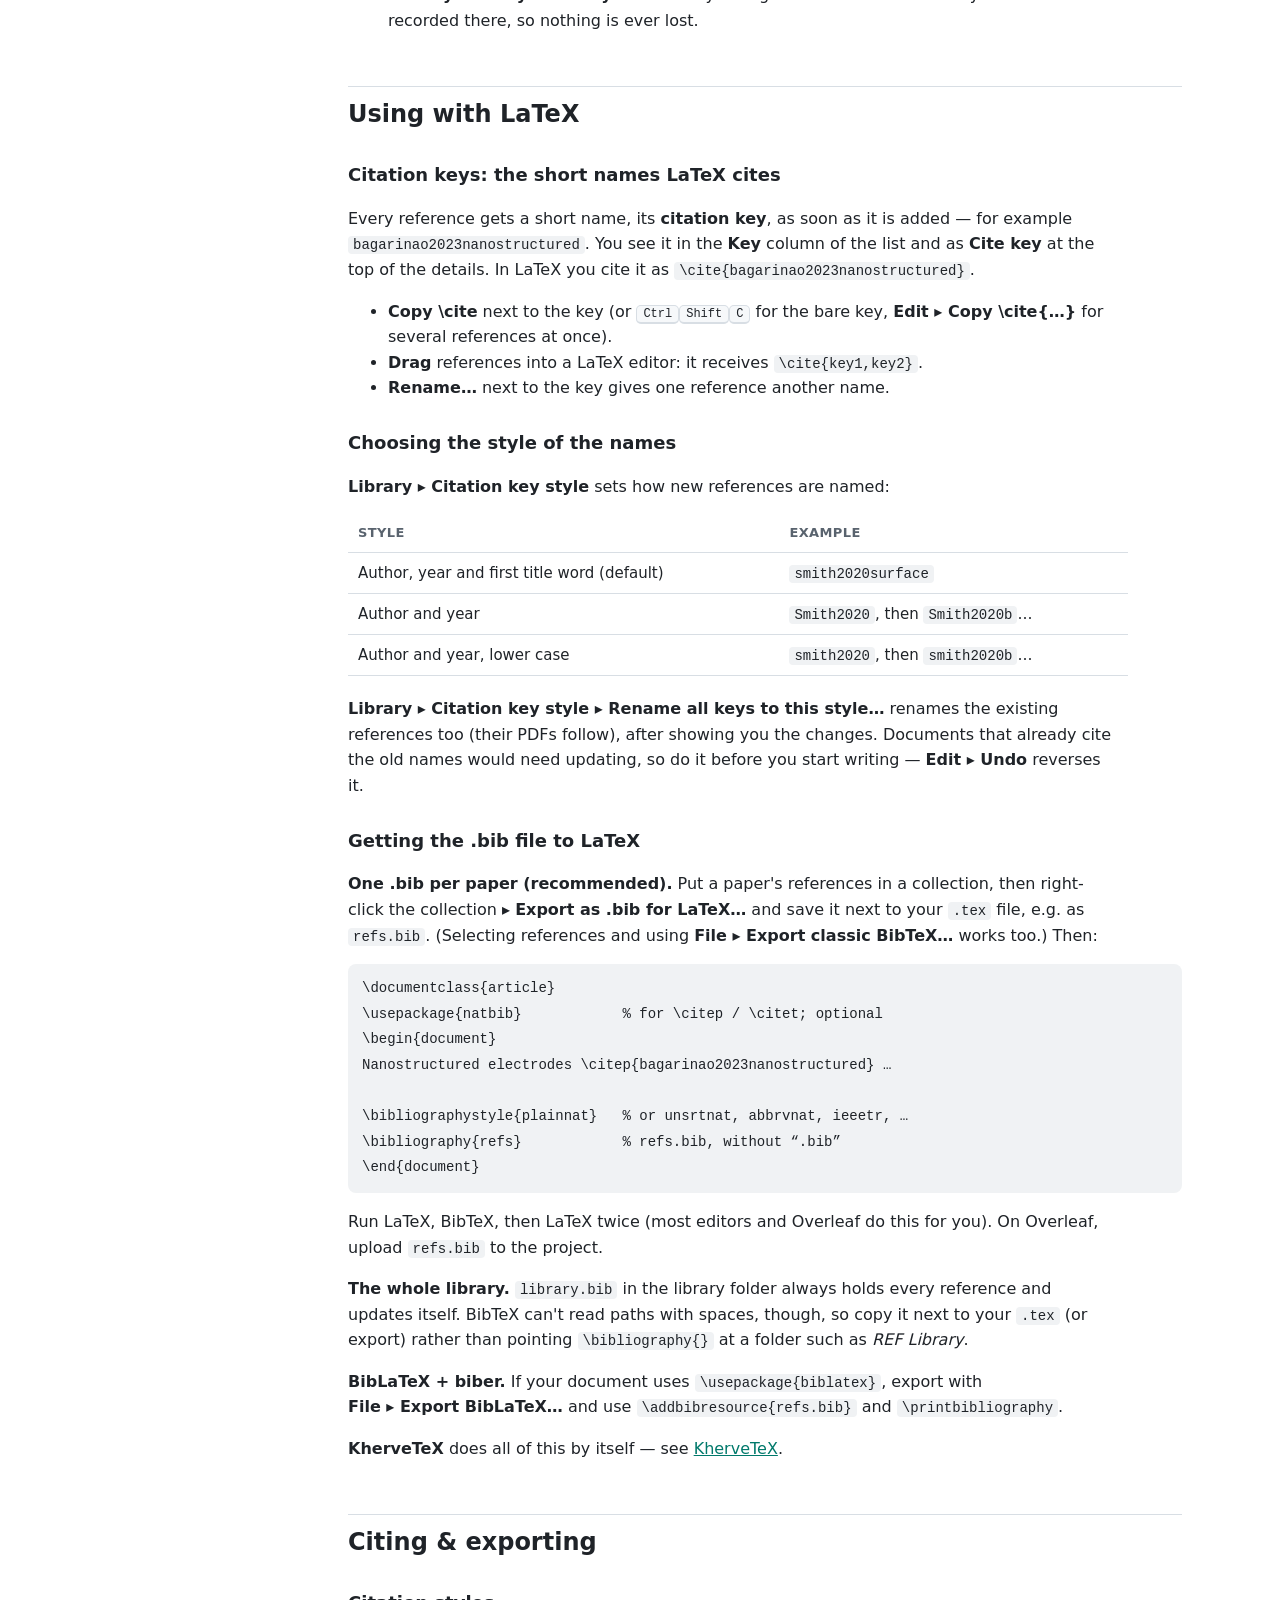
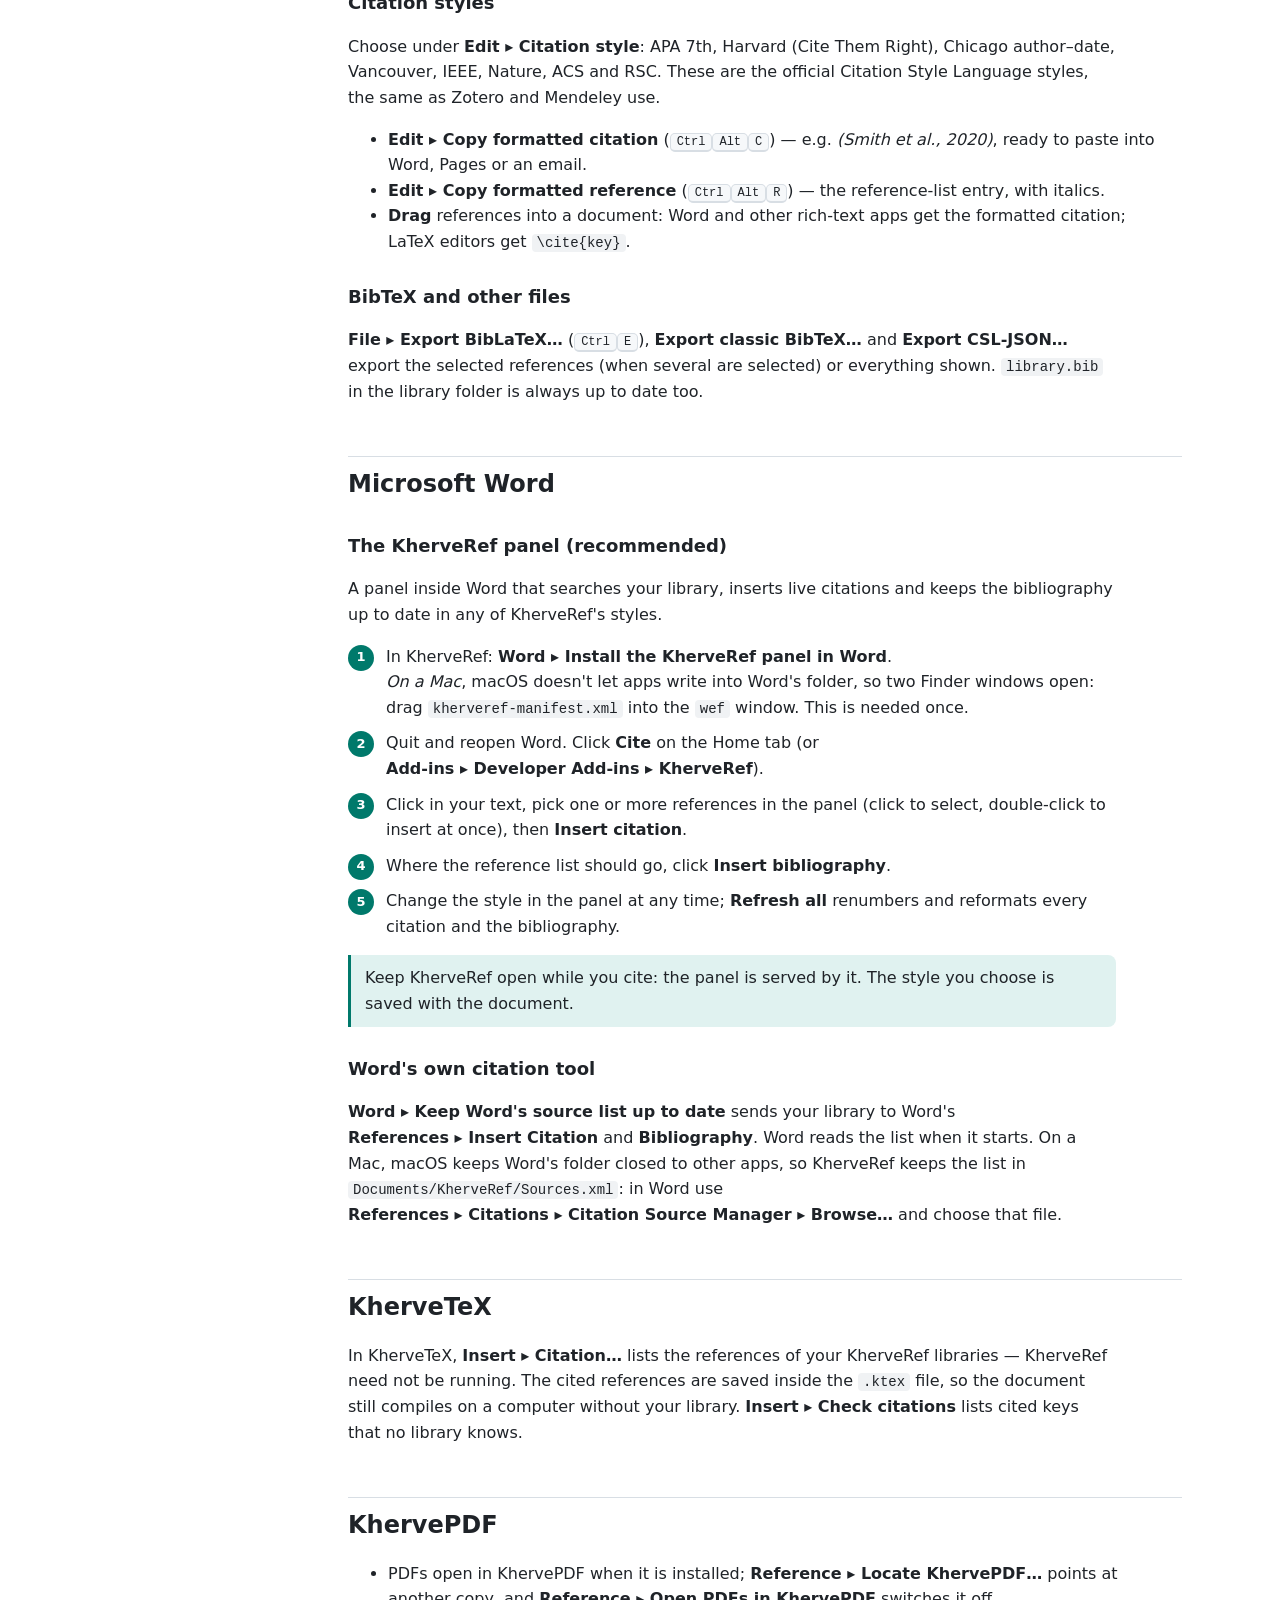
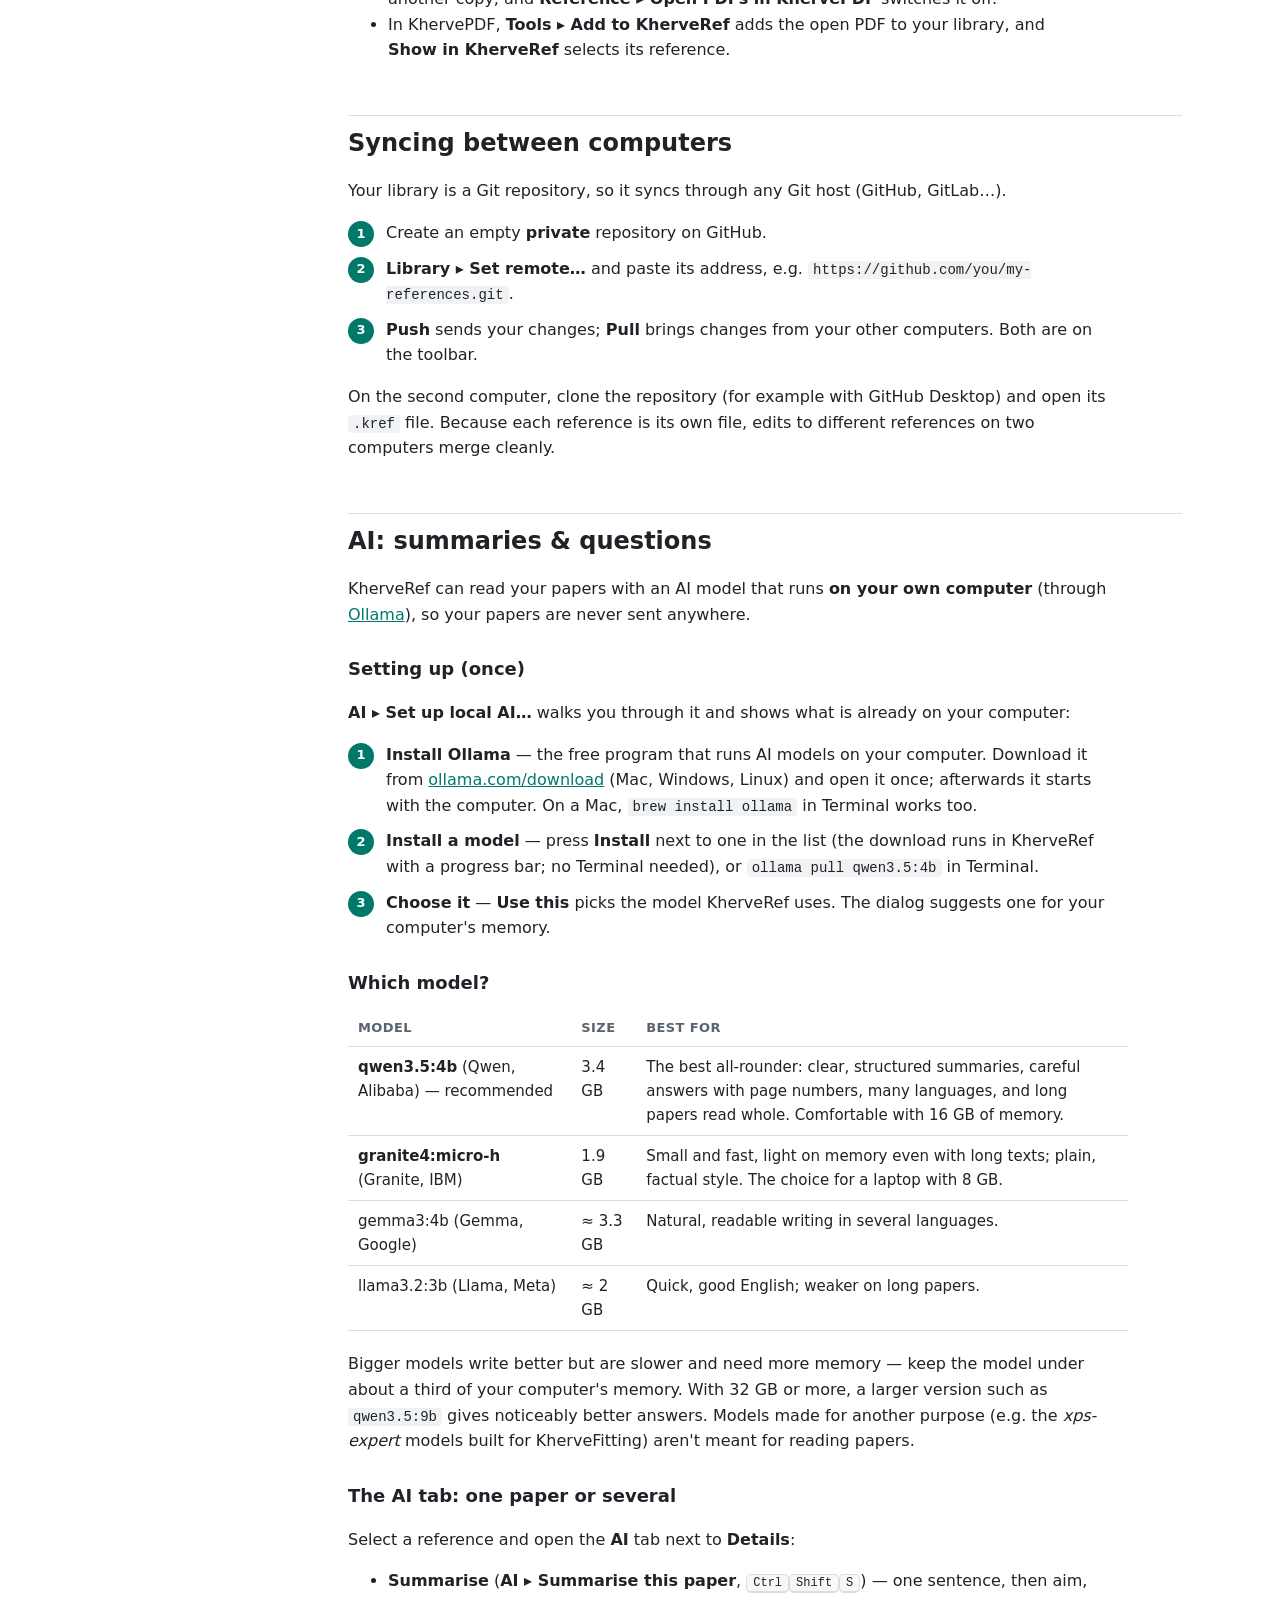
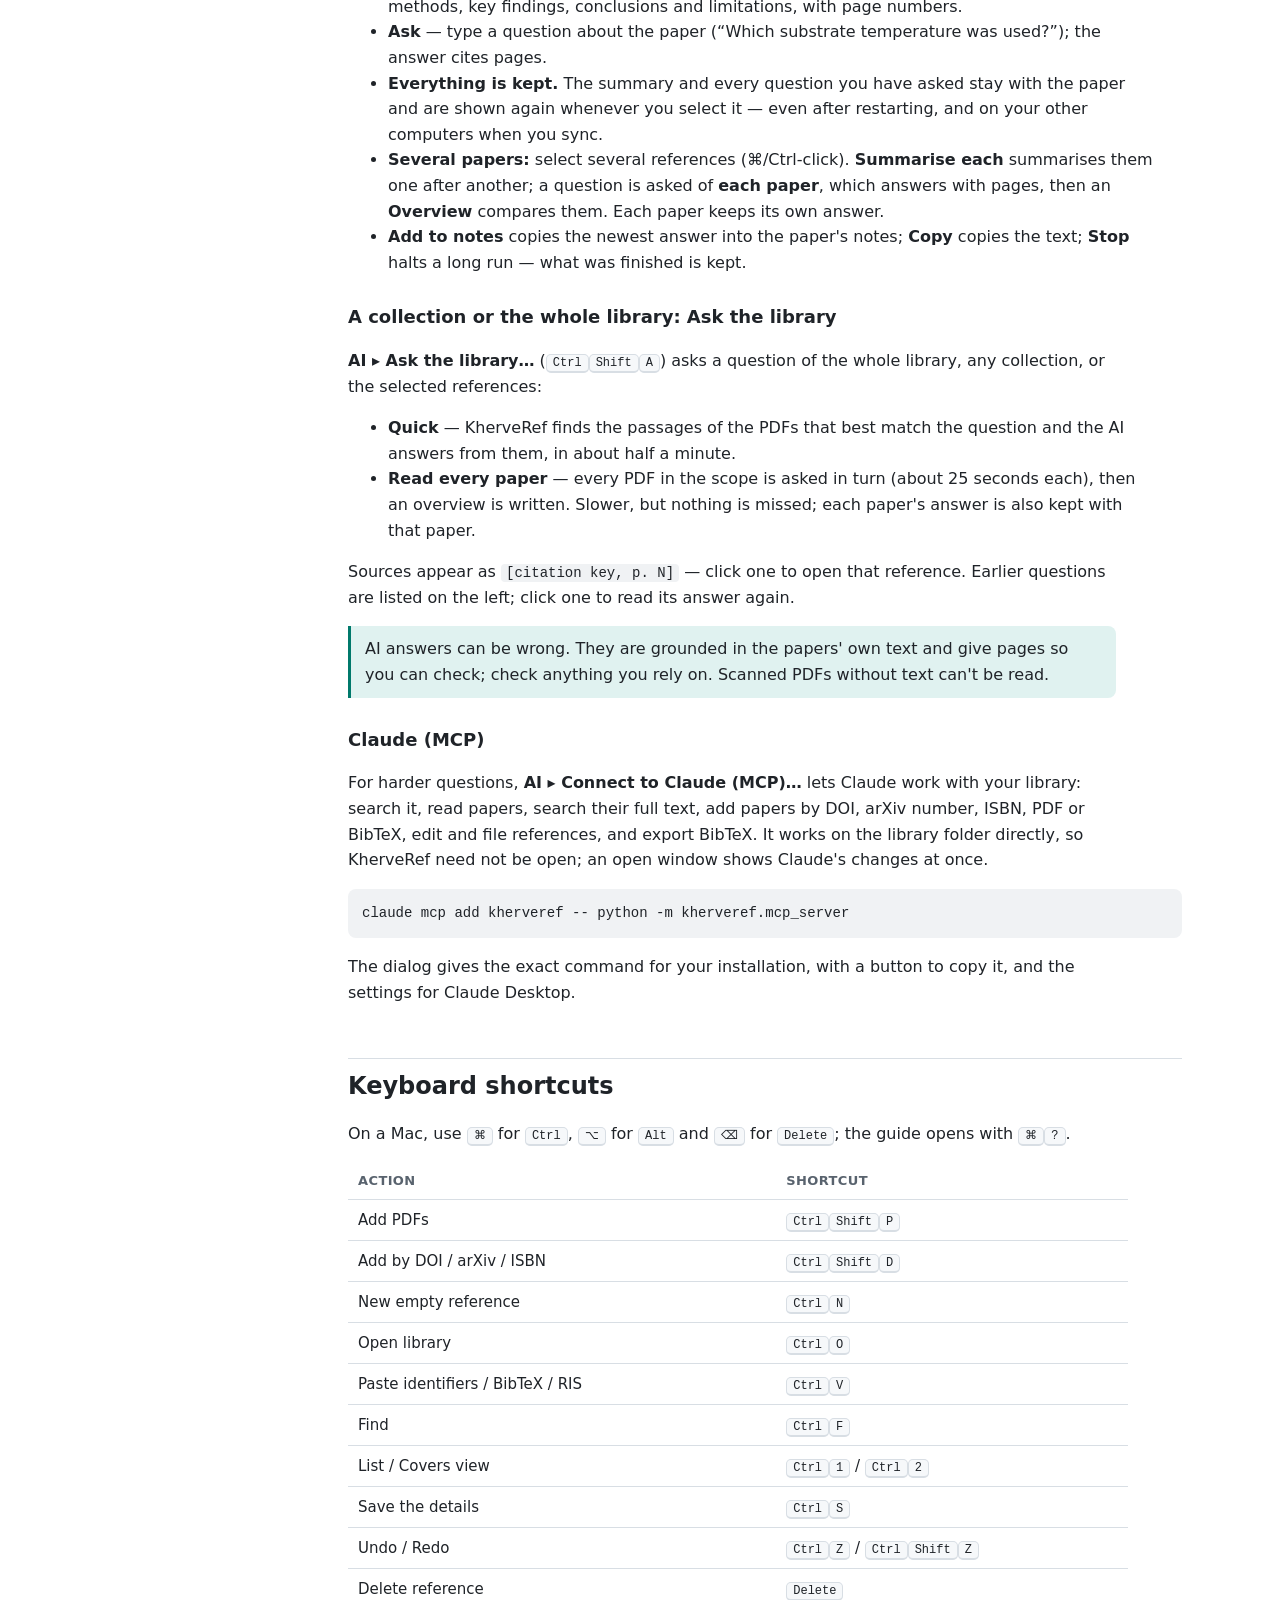
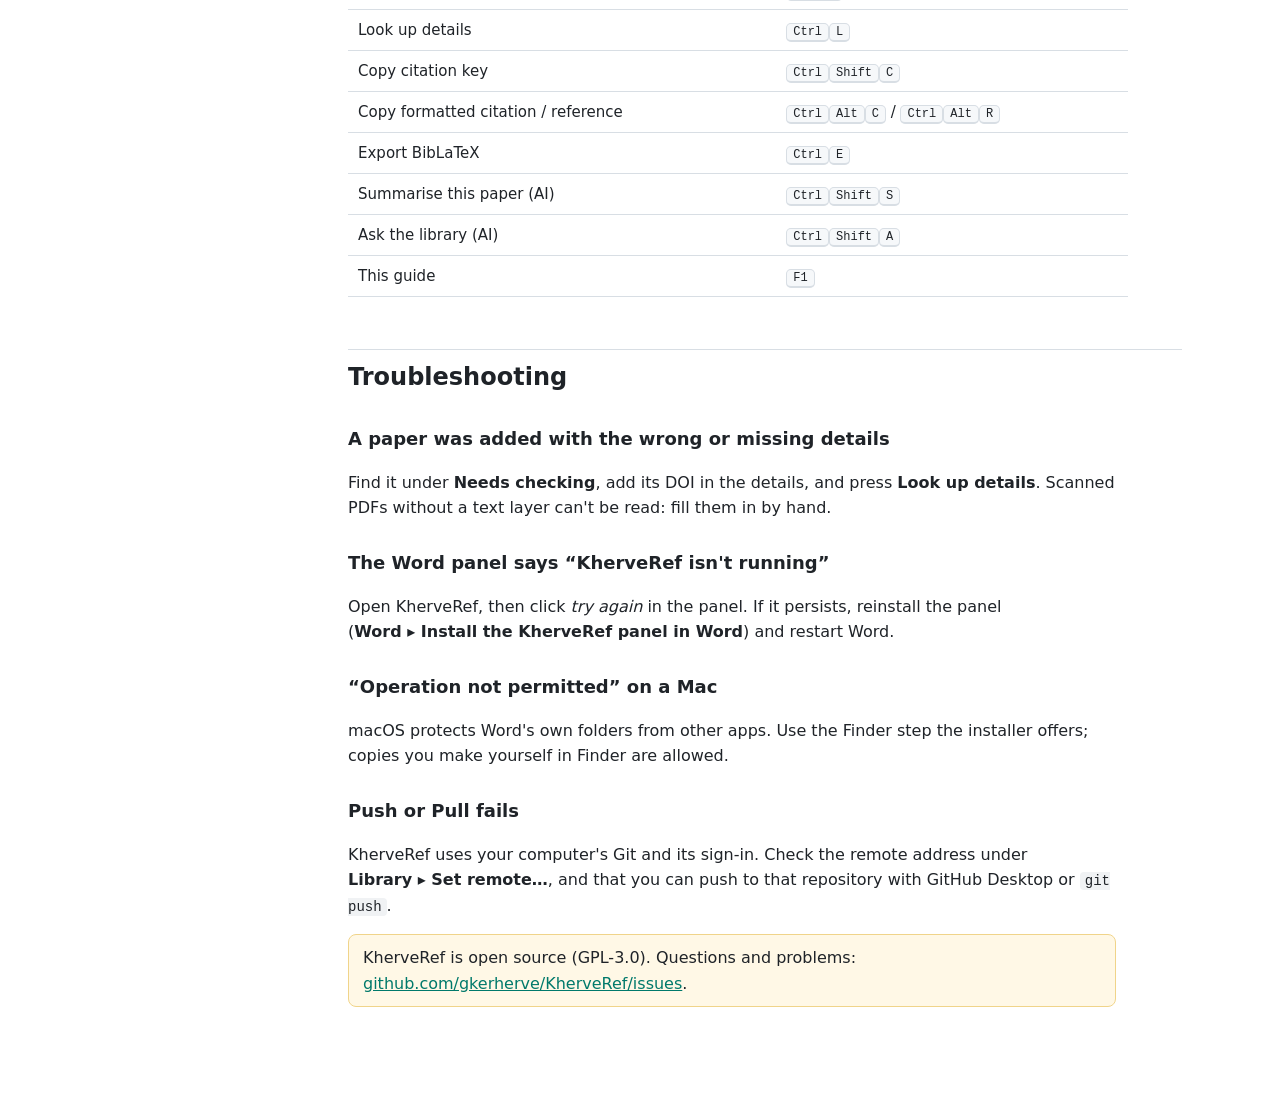
==== commit 136027bf: "v0.19: AI answers are kept; several papers at once; read every paper; AI set-up A summary that vanis" ====
--- a/docs/guide/index.html
+++ b/docs/guide/index.html
@@ -326,23 +326,51 @@
 <p>KherveRef can read your papers with an AI model that runs <b>on your own computer</b>
 (through <a href="https://ollama.com">Ollama</a>), so your papers are never sent anywhere.</p>
 <h3>Setting up (once)</h3>
+<p><span class="menu">AI ▸ Set up local AI…</span> walks you through it and shows what is already
+on your computer:</p>
 <ol class="steps">
-  <li>Install <a href="https://ollama.com/download">Ollama</a> and open it.</li>
-  <li>In a terminal, download a model: <code>ollama pull qwen3.5:4b</code> (about 3 GB; bigger models answer better but more slowly).</li>
-  <li>Optional: <span class="menu">AI ▸ Local AI settings…</span> to choose the model or check the connection.</li>
+  <li><b>Install Ollama</b> — the free program that runs AI models on your computer. Download it
+    from <a href="https://ollama.com/download">ollama.com/download</a> (Mac, Windows, Linux) and
+    open it once; afterwards it starts with the computer. On a Mac, <code>brew install ollama</code>
+    in Terminal works too.</li>
+  <li><b>Install a model</b> — press <b>Install</b> next to one in the list (the download runs
+    in KherveRef with a progress bar; no Terminal needed), or <code>ollama pull qwen3.5:4b</code>
+    in Terminal.</li>
+  <li><b>Choose it</b> — <b>Use this</b> picks the model KherveRef uses. The dialog suggests one
+    for your computer's memory.</li>
 </ol>
-<h3>One paper: the AI tab</h3>
+<h3>Which model?</h3>
+<table>
+  <thead><tr><th>Model</th><th>Size</th><th>Best for</th></tr></thead>
+  <tbody>
+    <tr><td><b>qwen3.5:4b</b> (Qwen, Alibaba) — recommended</td><td>3.4 GB</td><td>The best all-rounder: clear, structured summaries, careful answers with page numbers, many languages, and long papers read whole. Comfortable with 16 GB of memory.</td></tr>
+    <tr><td><b>granite4:micro-h</b> (Granite, IBM)</td><td>1.9 GB</td><td>Small and fast, light on memory even with long texts; plain, factual style. The choice for a laptop with 8 GB.</td></tr>
+    <tr><td>gemma3:4b (Gemma, Google)</td><td>≈ 3.3 GB</td><td>Natural, readable writing in several languages.</td></tr>
+    <tr><td>llama3.2:3b (Llama, Meta)</td><td>≈ 2 GB</td><td>Quick, good English; weaker on long papers.</td></tr>
+  </tbody>
+</table>
+<p>Bigger models write better but are slower and need more memory — keep the model under about a
+third of your computer's memory. With 32 GB or more, a larger version such as
+<code>qwen3.5:9b</code> gives noticeably better answers. Models made for another purpose (e.g. the
+<i>xps-expert</i> models built for KherveFitting) aren't meant for reading papers.</p>
+<h3>The AI tab: one paper or several</h3>
 <p>Select a reference and open the <b>AI</b> tab next to <b>Details</b>:</p>
 <ul>
   <li><b>Summarise</b> (<span class="menu">AI ▸ Summarise this paper</span>, <kbd>Ctrl</kbd><kbd>Shift</kbd><kbd>S</kbd>) — one sentence, then aim, methods, key findings, conclusions and limitations, with page numbers.</li>
   <li><b>Ask</b> — type a question about the paper (“Which substrate temperature was used?”); the answer cites pages.</li>
-  <li><b>Add to notes</b> keeps the answer with the reference; <b>Copy</b> copies it.</li>
-</ul>
-<h3>Many papers: Ask the library</h3>
-<p><span class="menu">AI ▸ Ask the library…</span> (<kbd>Ctrl</kbd><kbd>Shift</kbd><kbd>A</kbd>) answers a question
-from the PDFs of the whole library, the current collection, or the selected references. KherveRef
-finds the most relevant passages and the AI answers from them, citing each source as
-<code>[citation key, p. N]</code> — click one to open that reference.</p>
+  <li><b>Everything is kept.</b> The summary and every question you have asked stay with the paper and are shown again whenever you select it — even after restarting, and on your other computers when you sync.</li>
+  <li><b>Several papers:</b> select several references (⌘/Ctrl-click). <b>Summarise each</b> summarises them one after another; a question is asked of <b>each paper</b>, which answers with pages, then an <b>Overview</b> compares them. Each paper keeps its own answer.</li>
+  <li><b>Add to notes</b> copies the newest answer into the paper's notes; <b>Copy</b> copies the text; <b>Stop</b> halts a long run — what was finished is kept.</li>
+</ul>
+<h3>A collection or the whole library: Ask the library</h3>
+<p><span class="menu">AI ▸ Ask the library…</span> (<kbd>Ctrl</kbd><kbd>Shift</kbd><kbd>A</kbd>) asks a question of
+the whole library, any collection, or the selected references:</p>
+<ul>
+  <li><b>Quick</b> — KherveRef finds the passages of the PDFs that best match the question and the AI answers from them, in about half a minute.</li>
+  <li><b>Read every paper</b> — every PDF in the scope is asked in turn (about 25 seconds each), then an overview is written. Slower, but nothing is missed; each paper's answer is also kept with that paper.</li>
+</ul>
+<p>Sources appear as <code>[citation key, p. N]</code> — click one to open that reference. Earlier
+questions are listed on the left; click one to read its answer again.</p>
 <div class="note">AI answers can be wrong. They are grounded in the papers' own text and give
 pages so you can check; check anything you rely on. Scanned PDFs without text can't be read.</div>
 <h3>Claude (MCP)</h3>
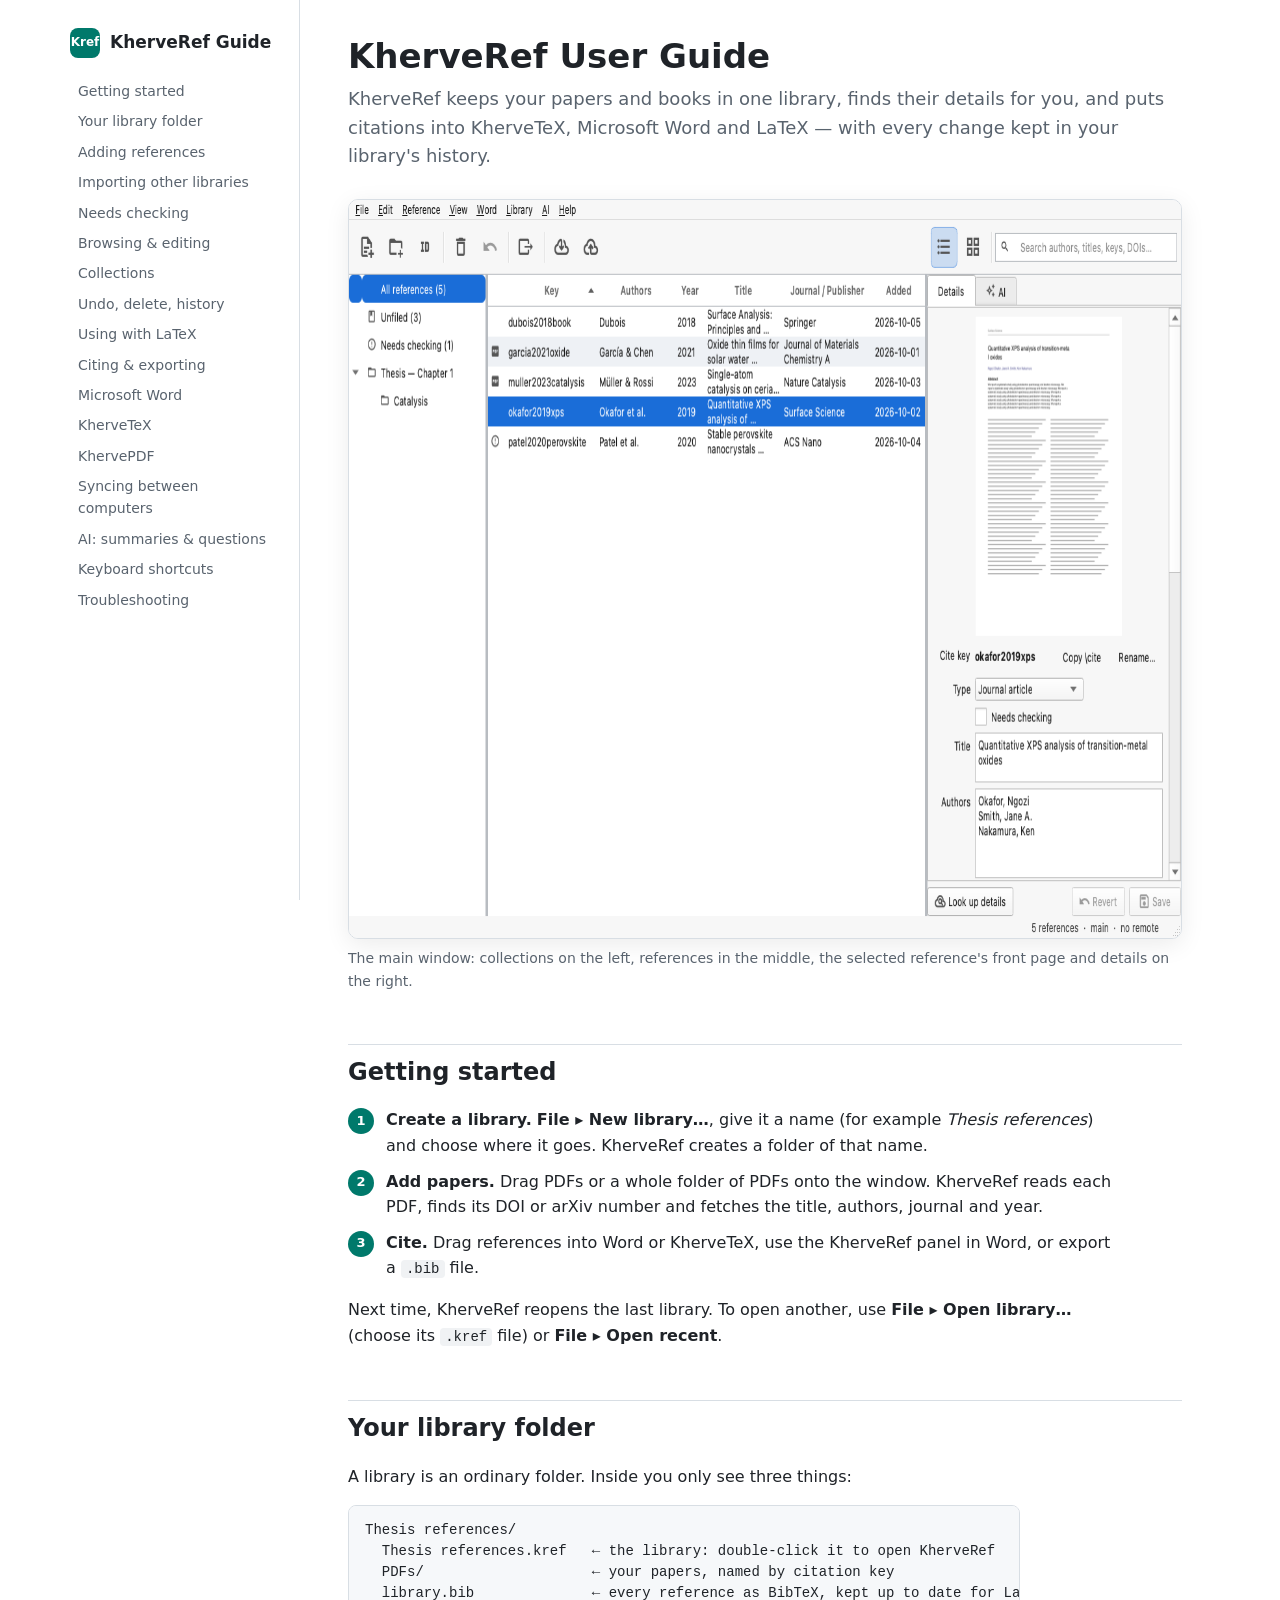
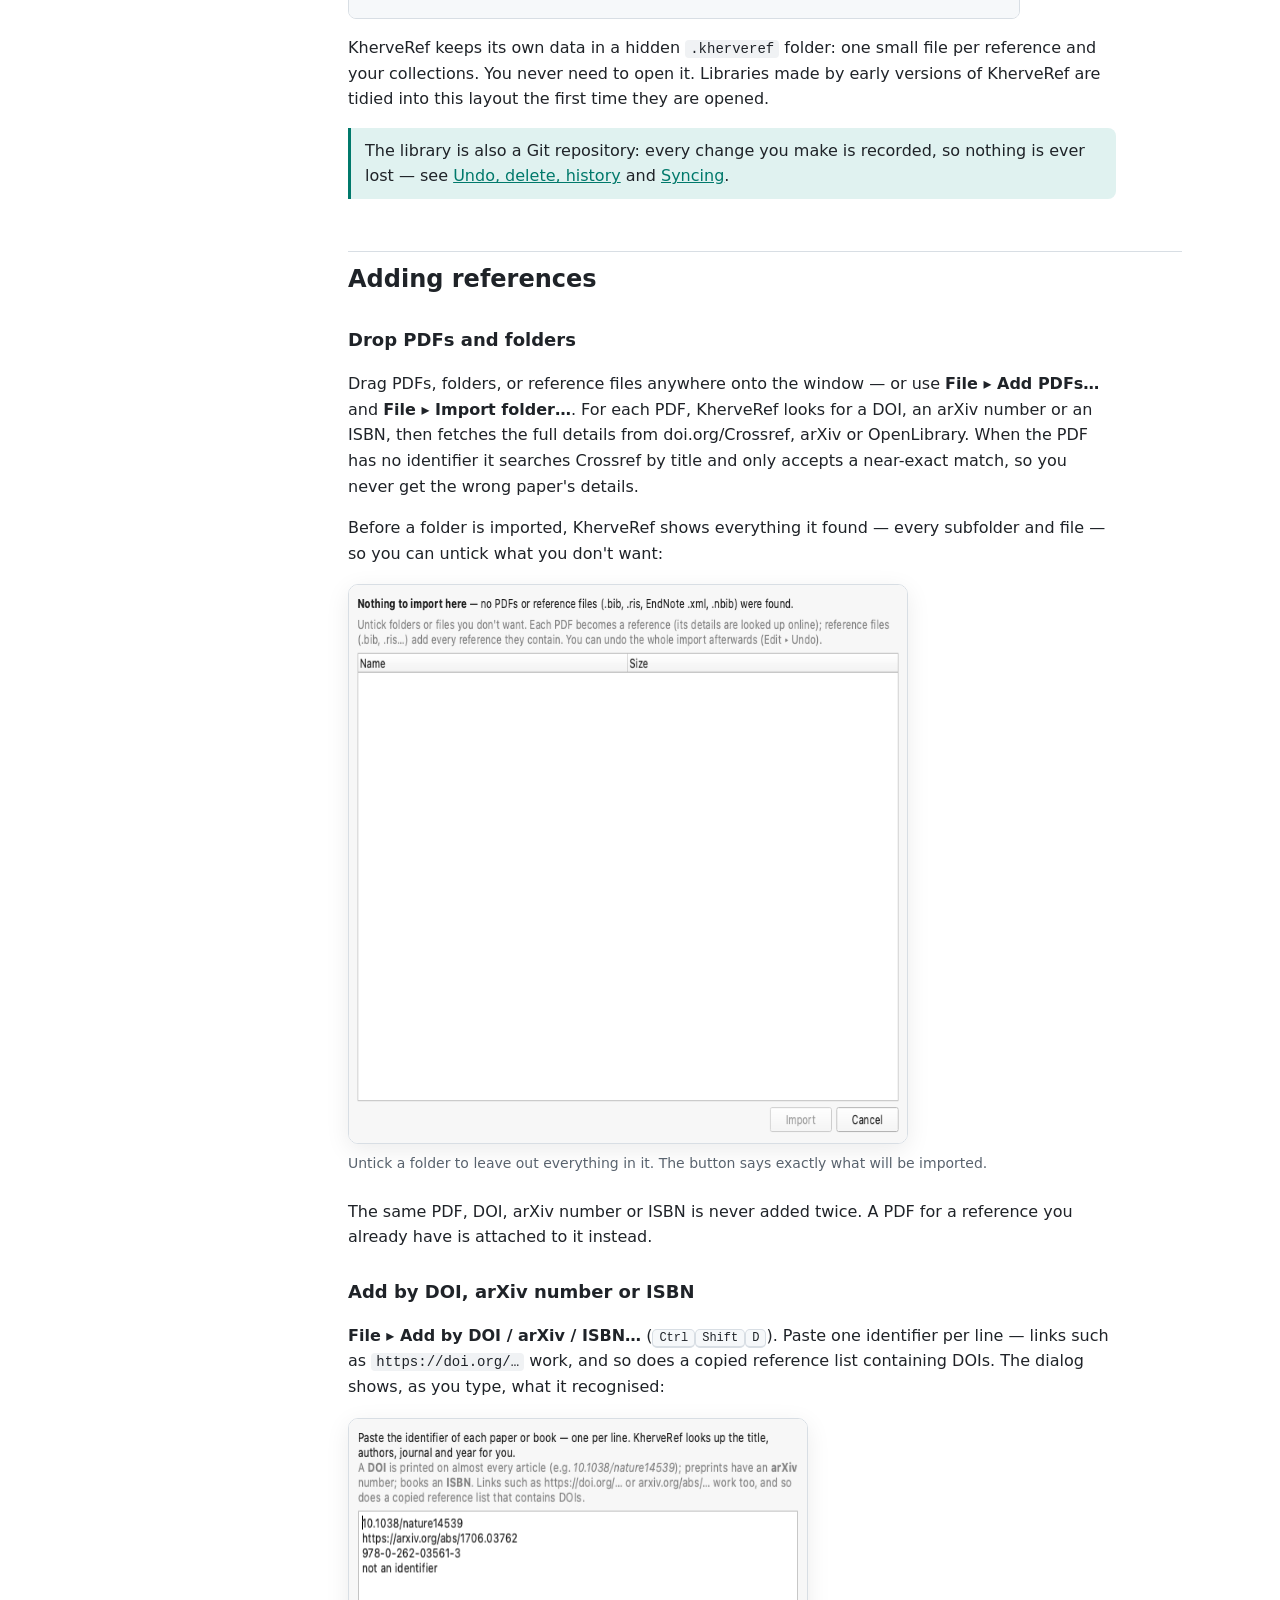
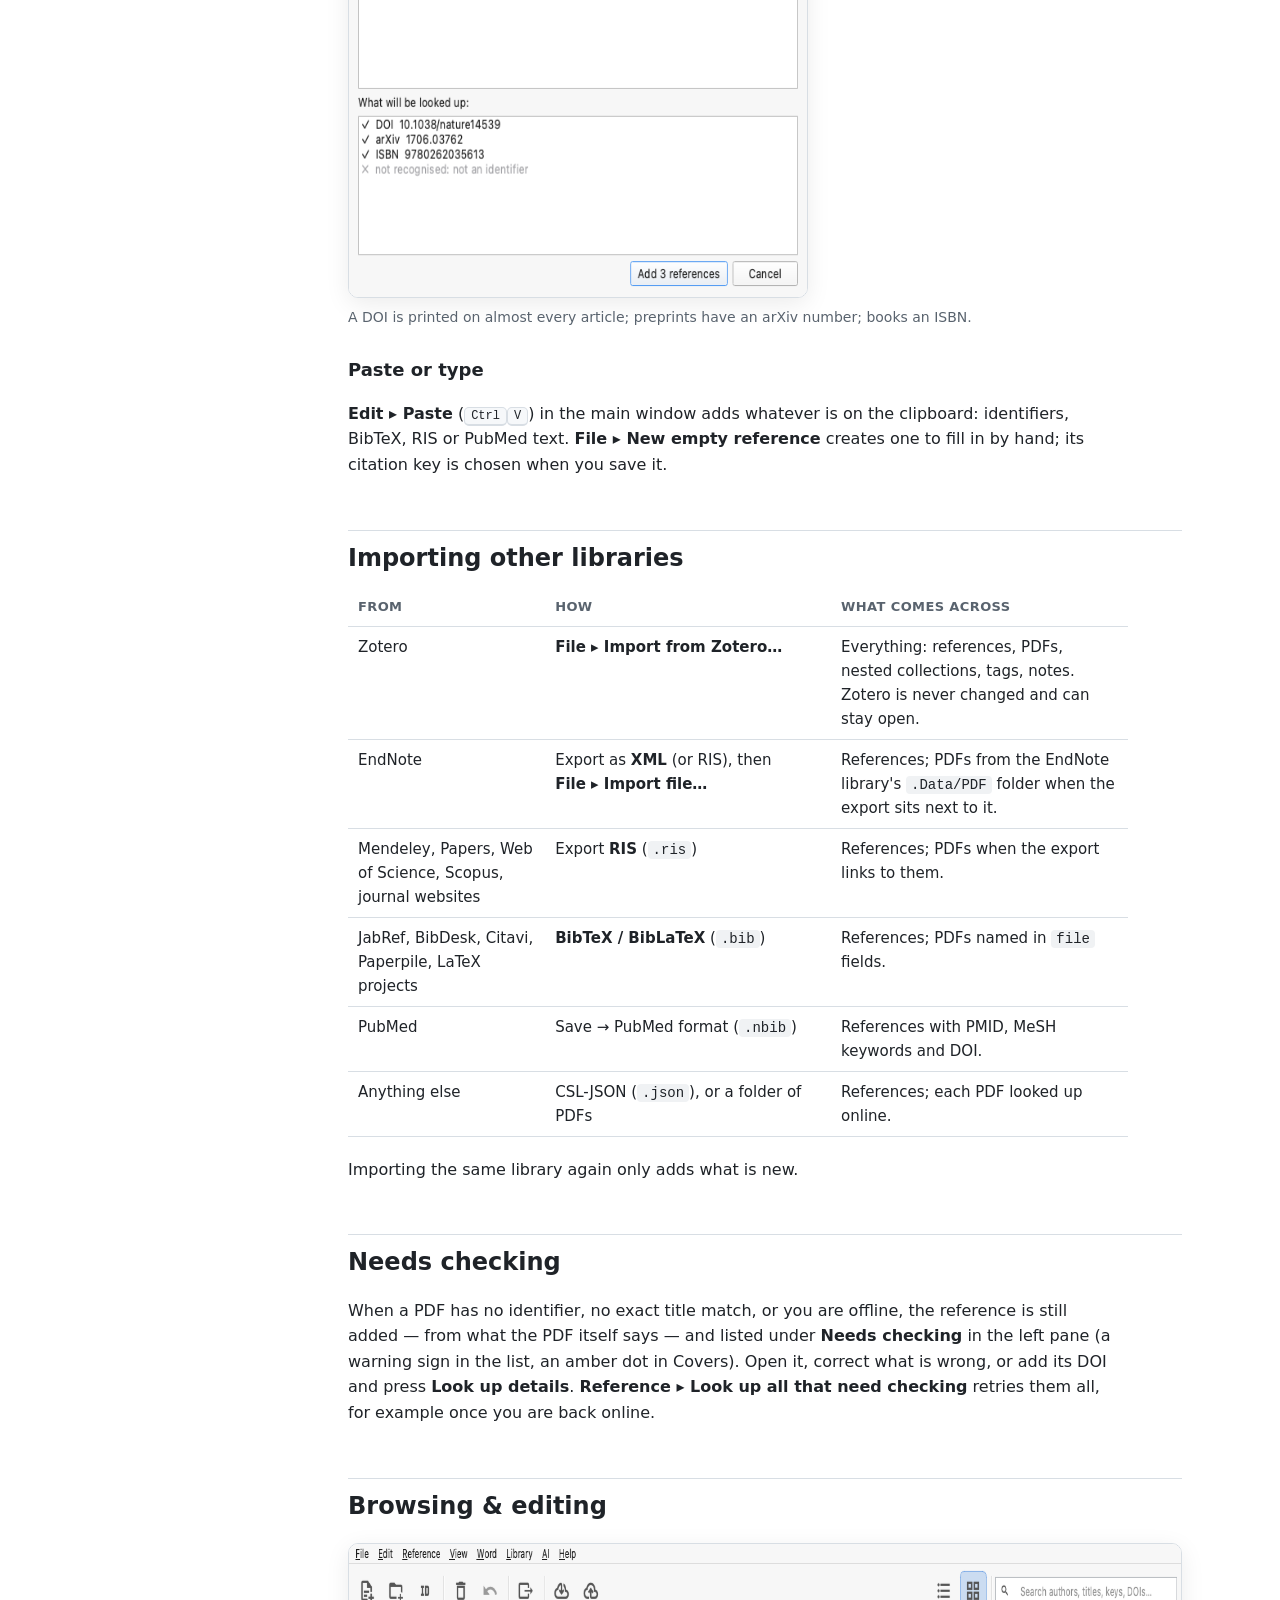
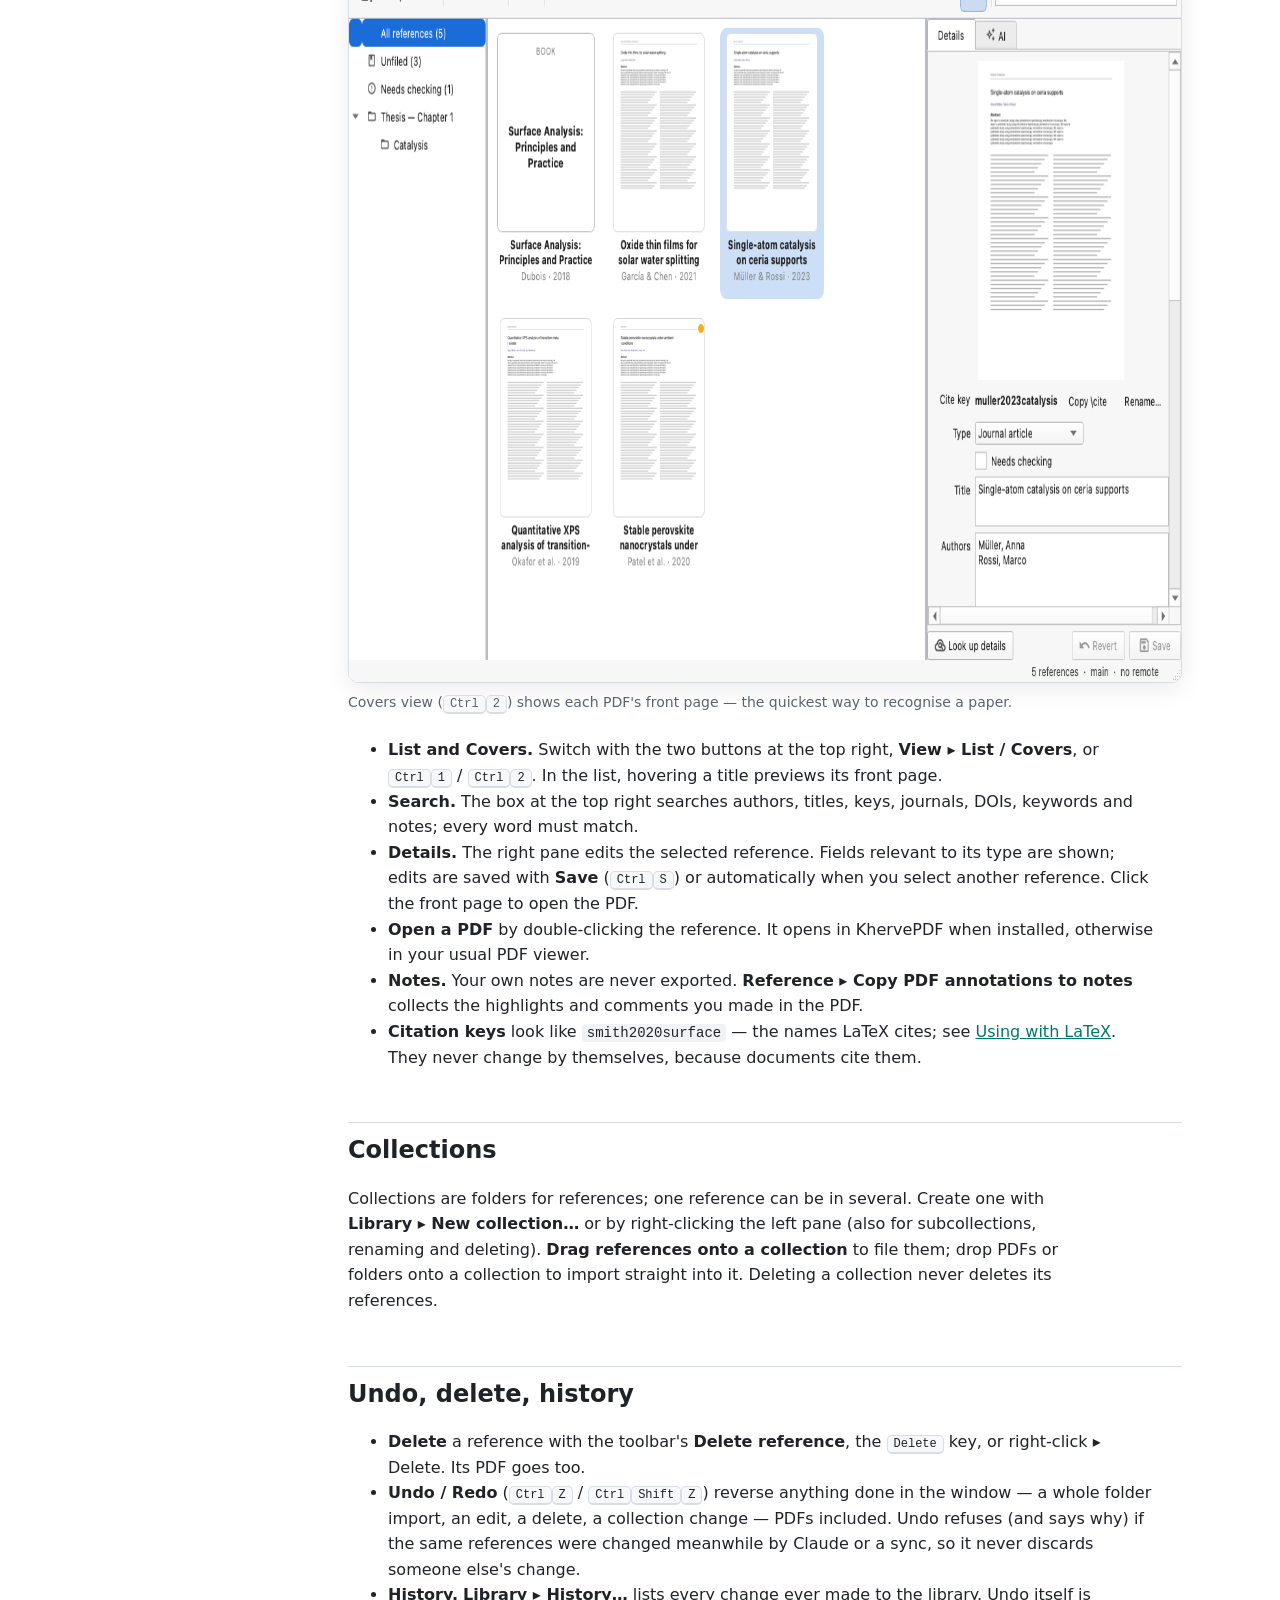
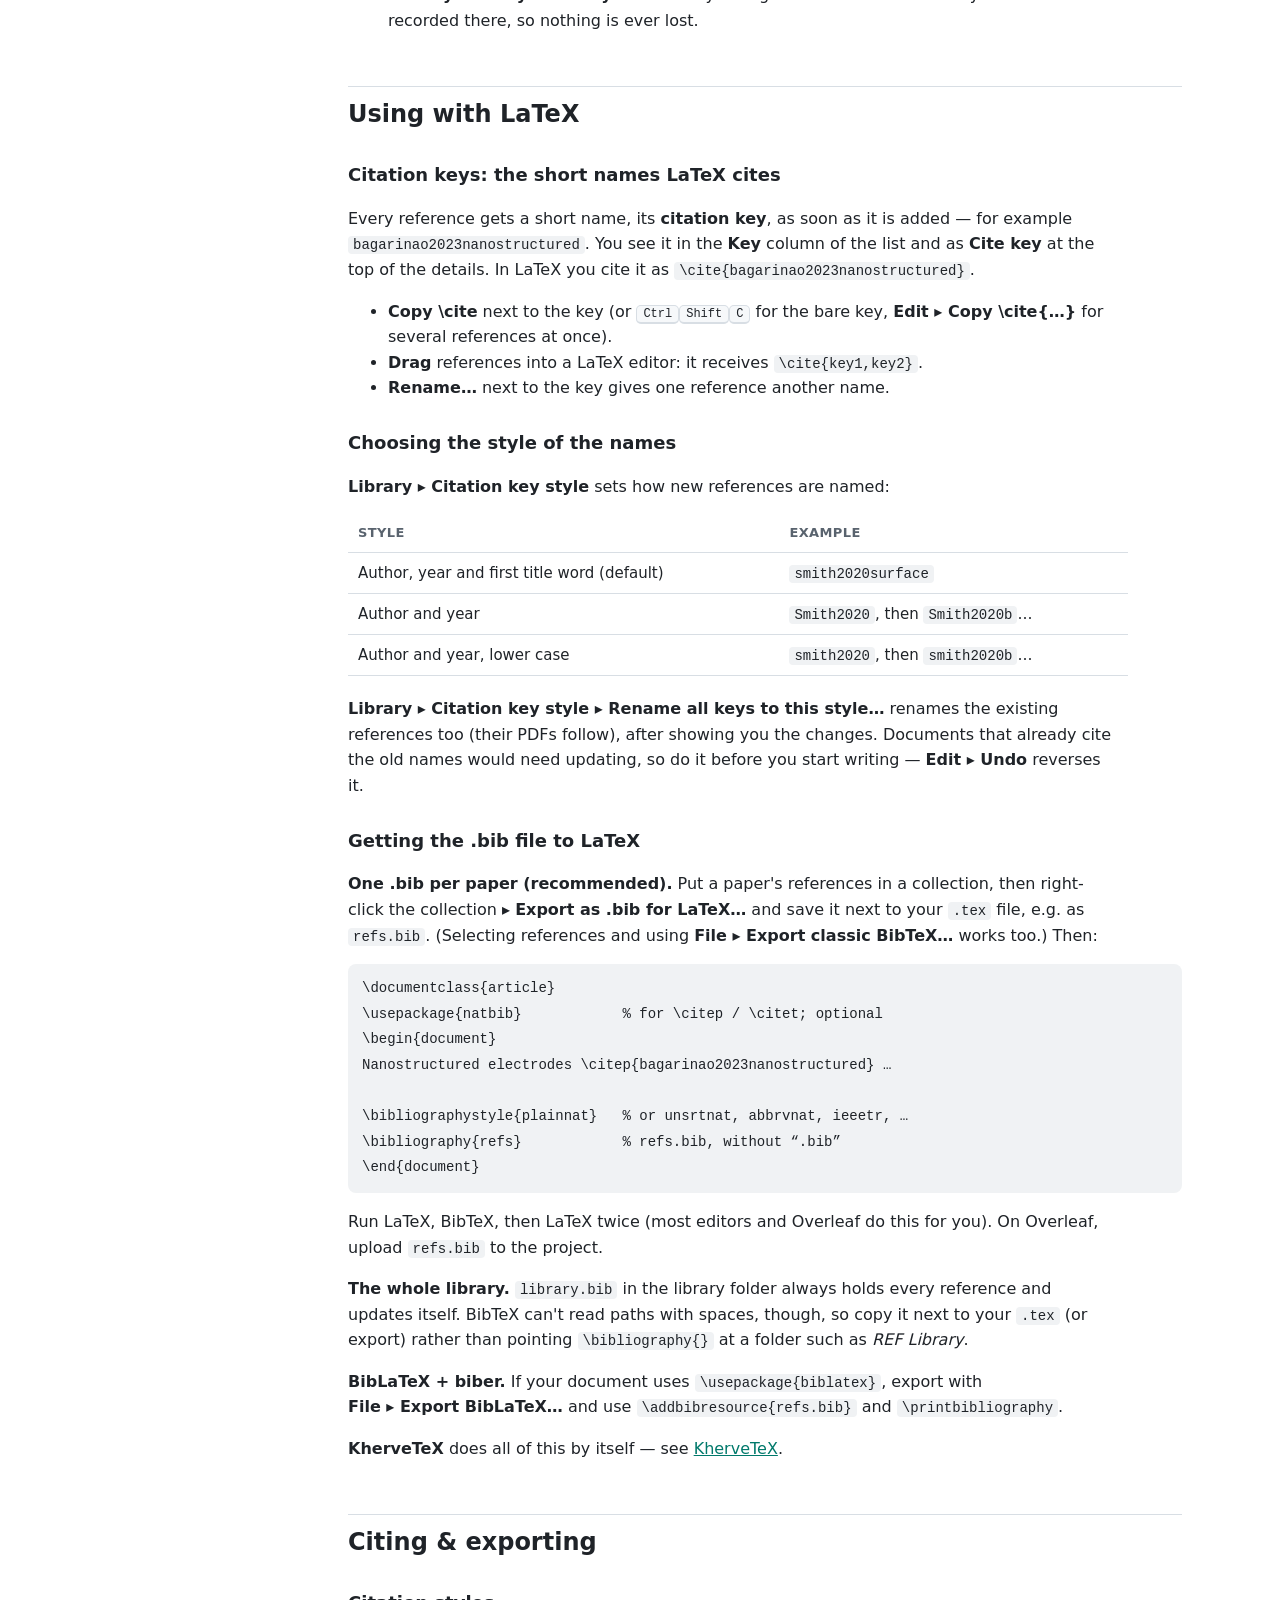
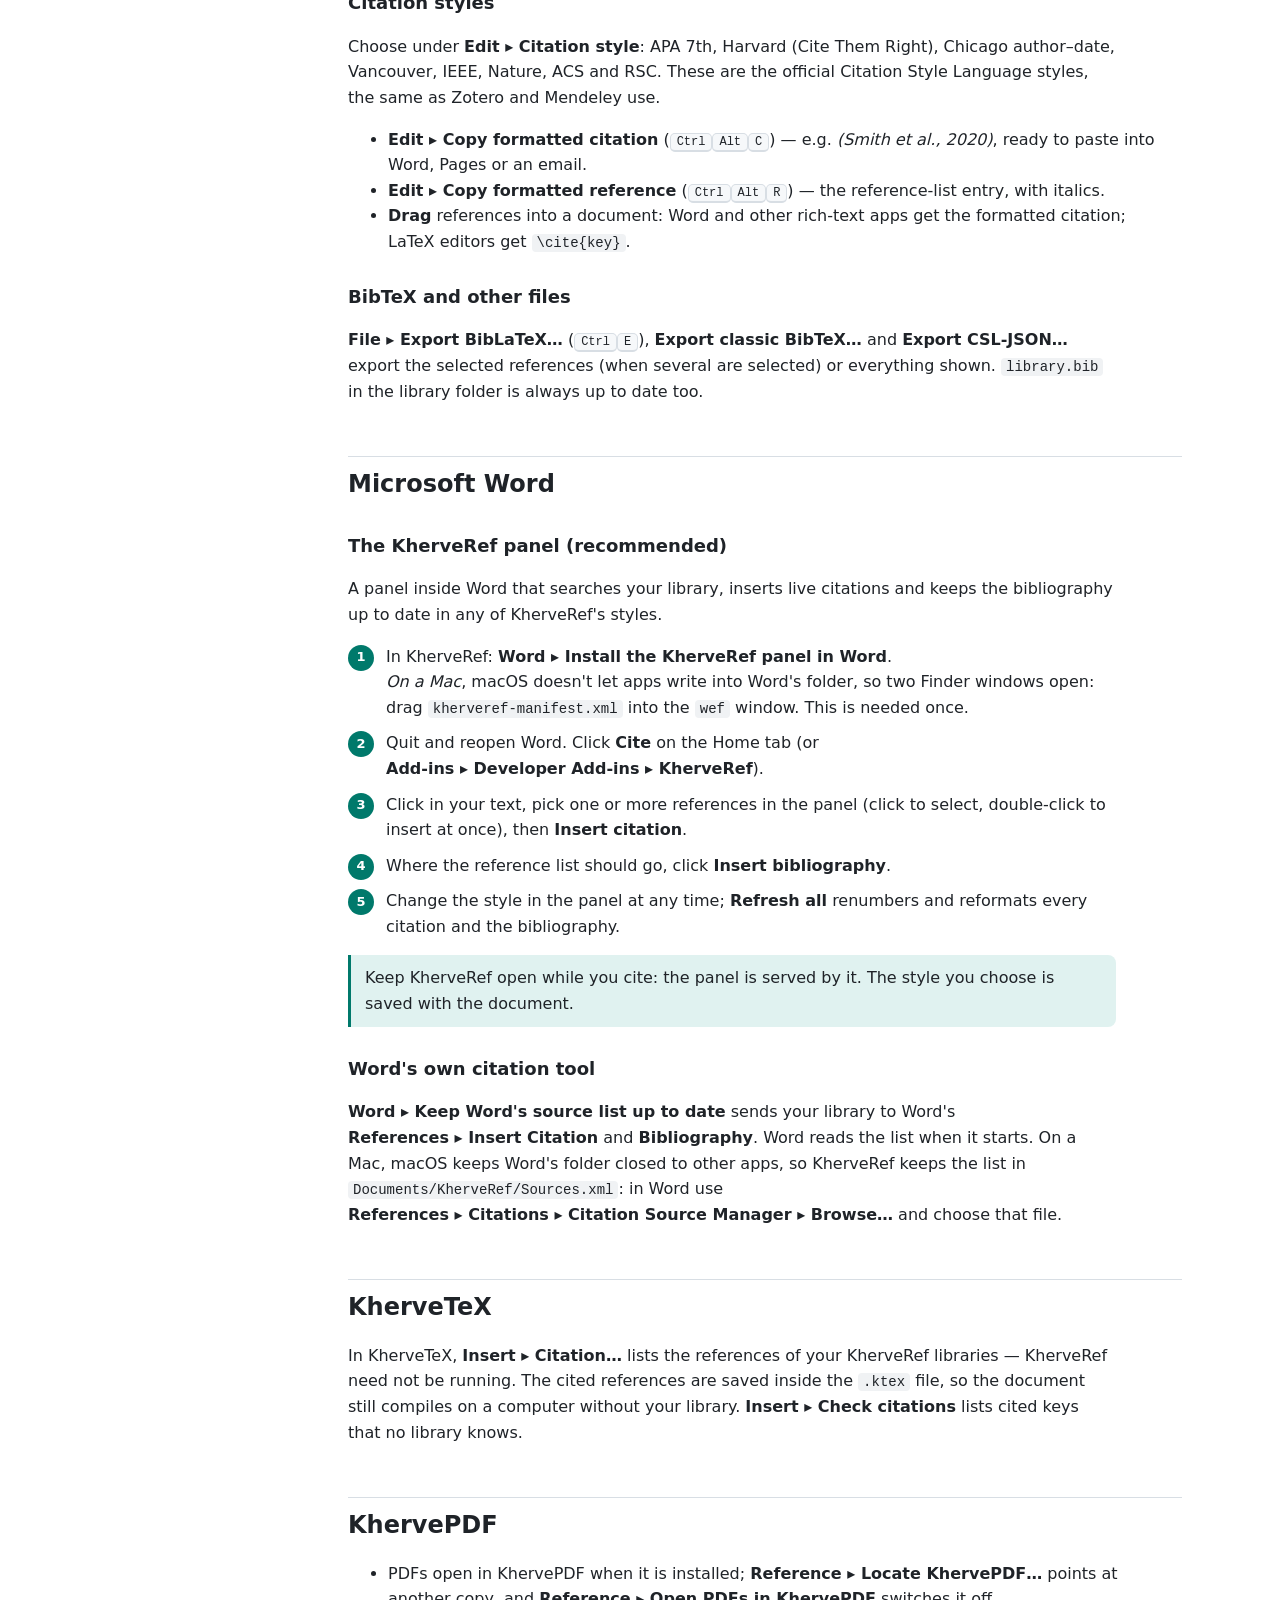
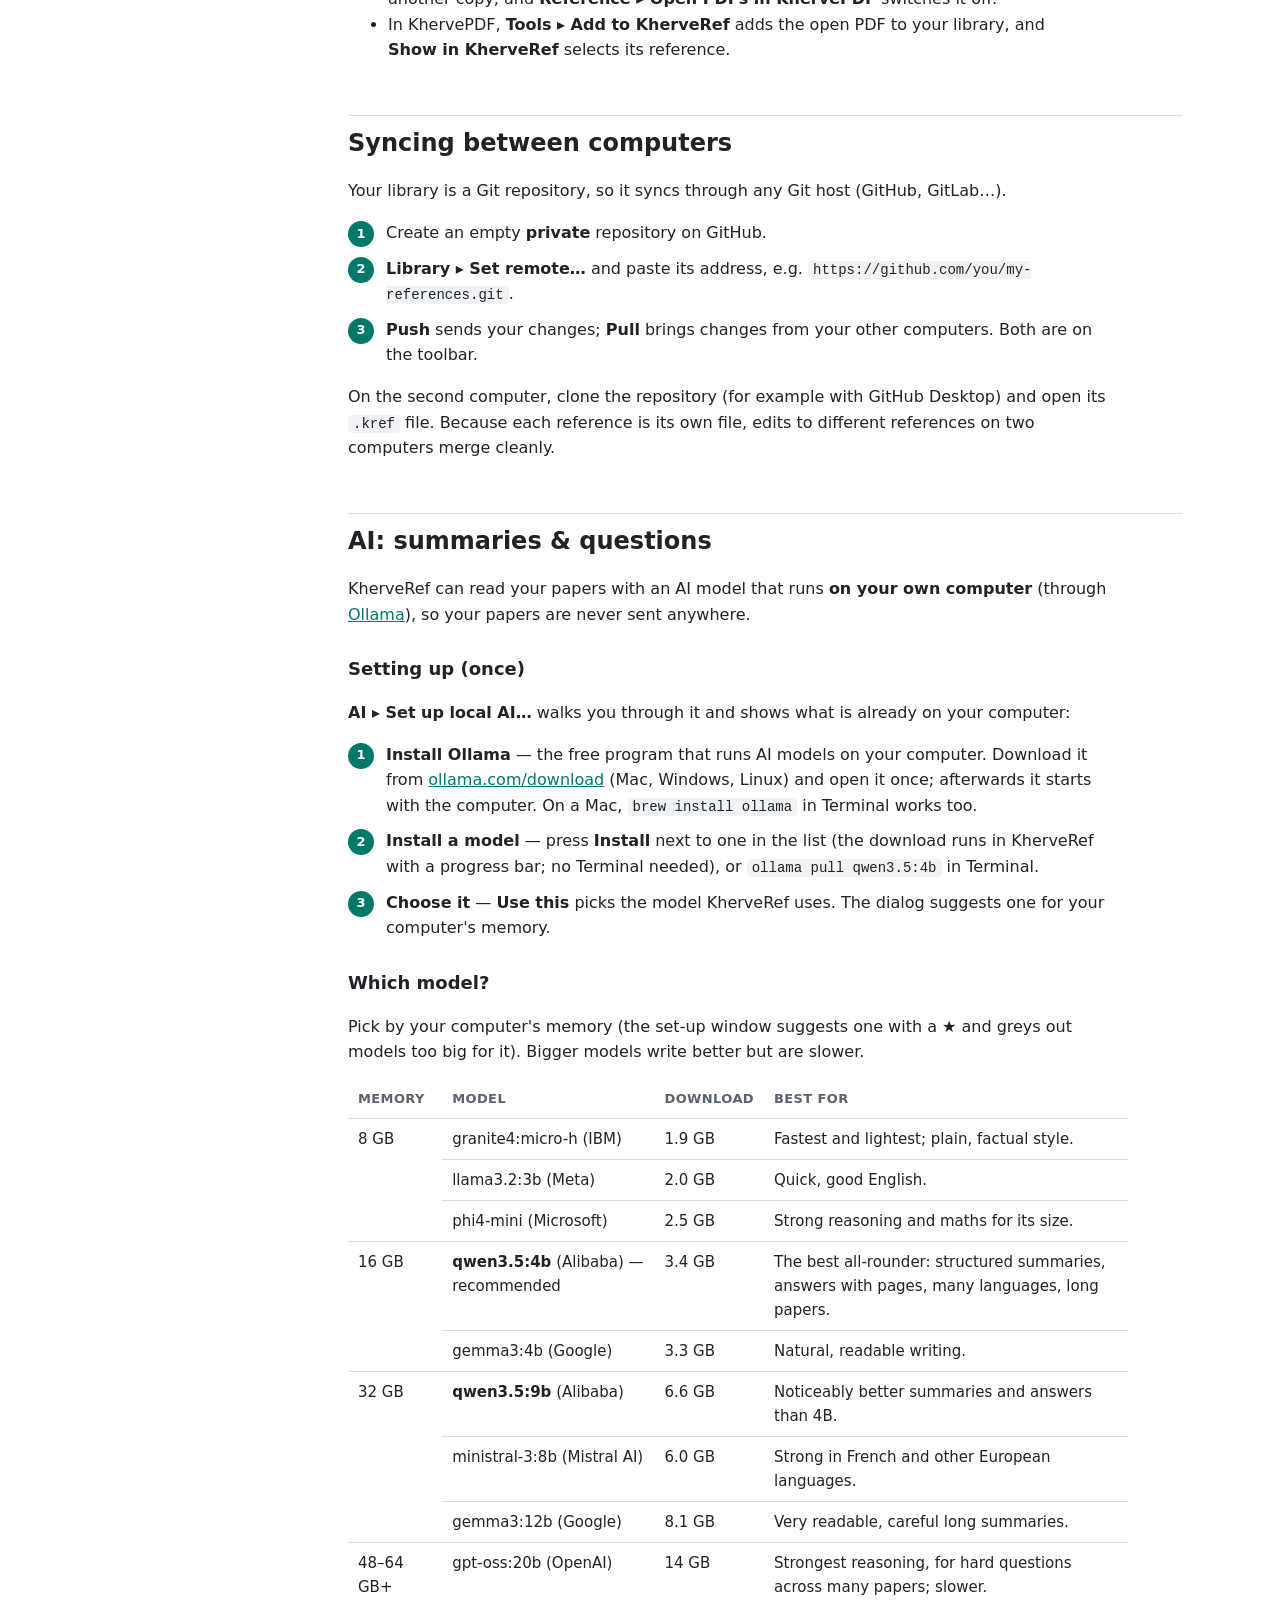
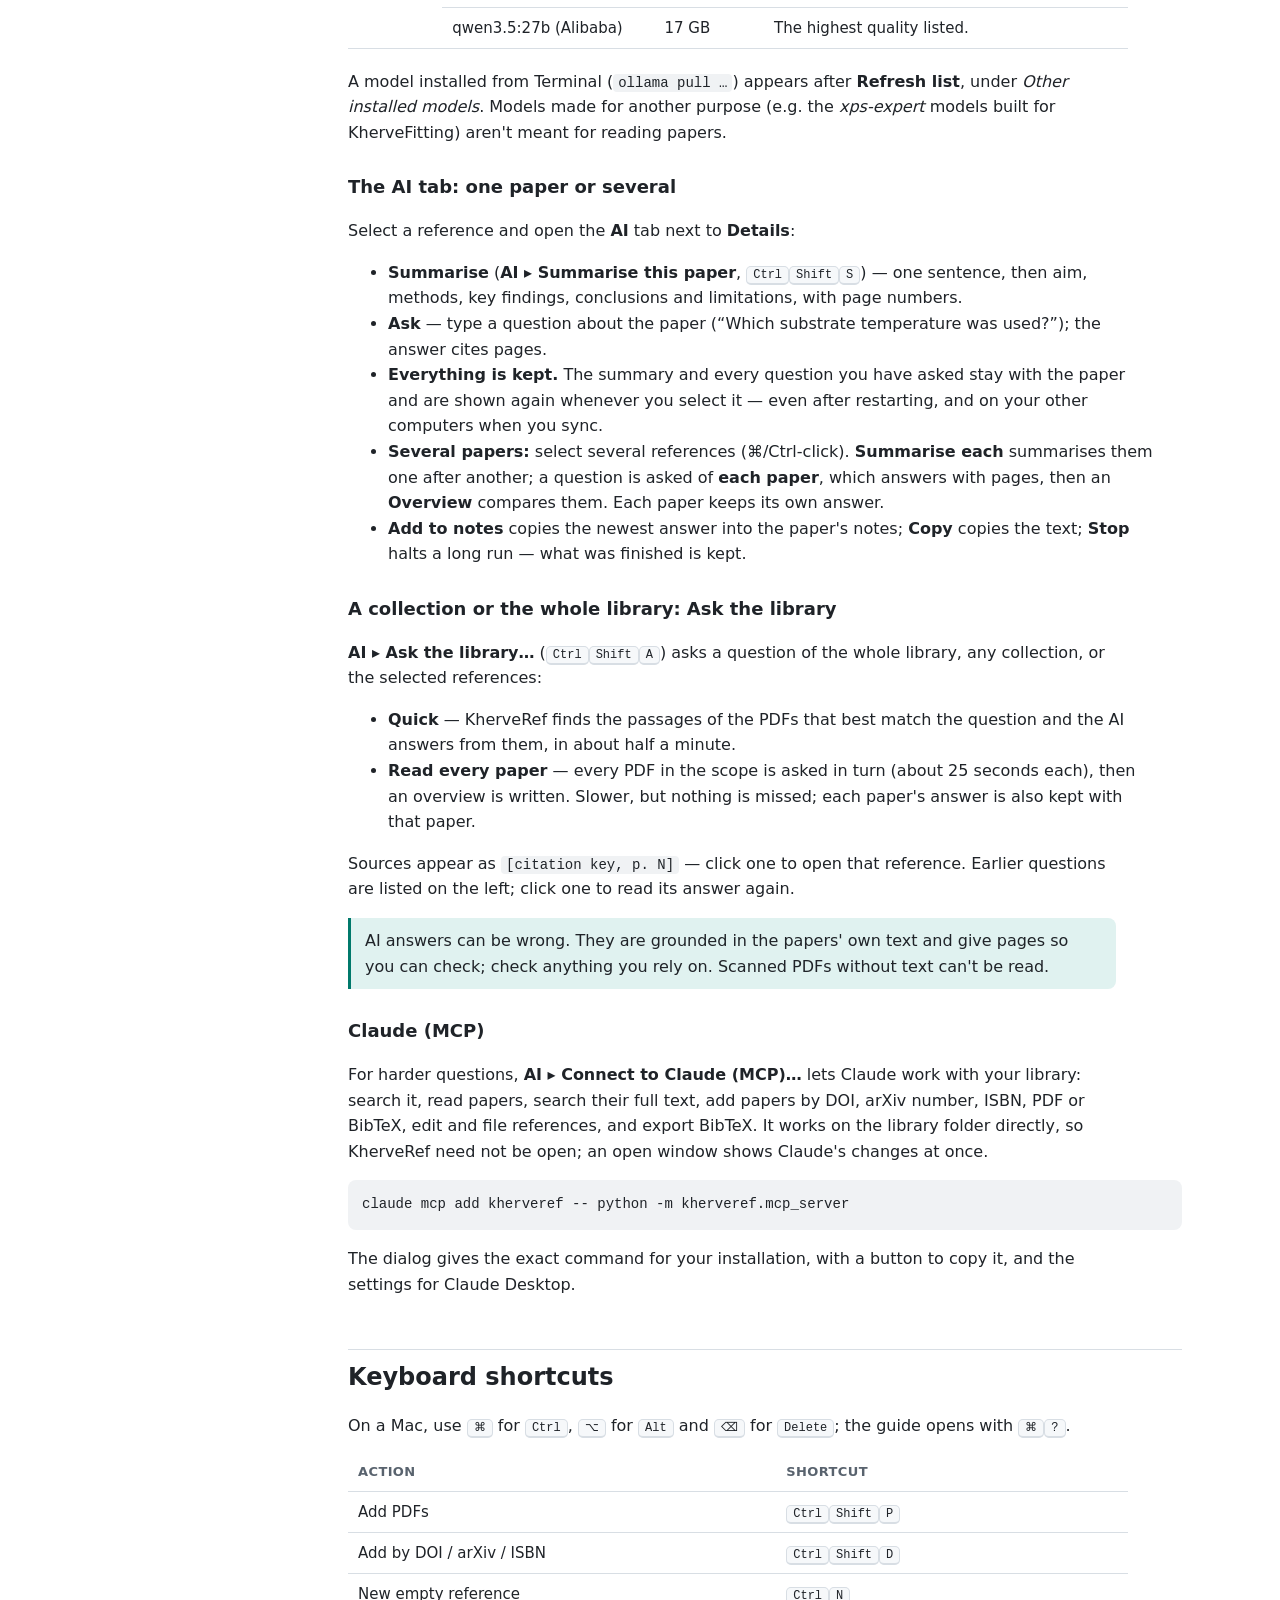
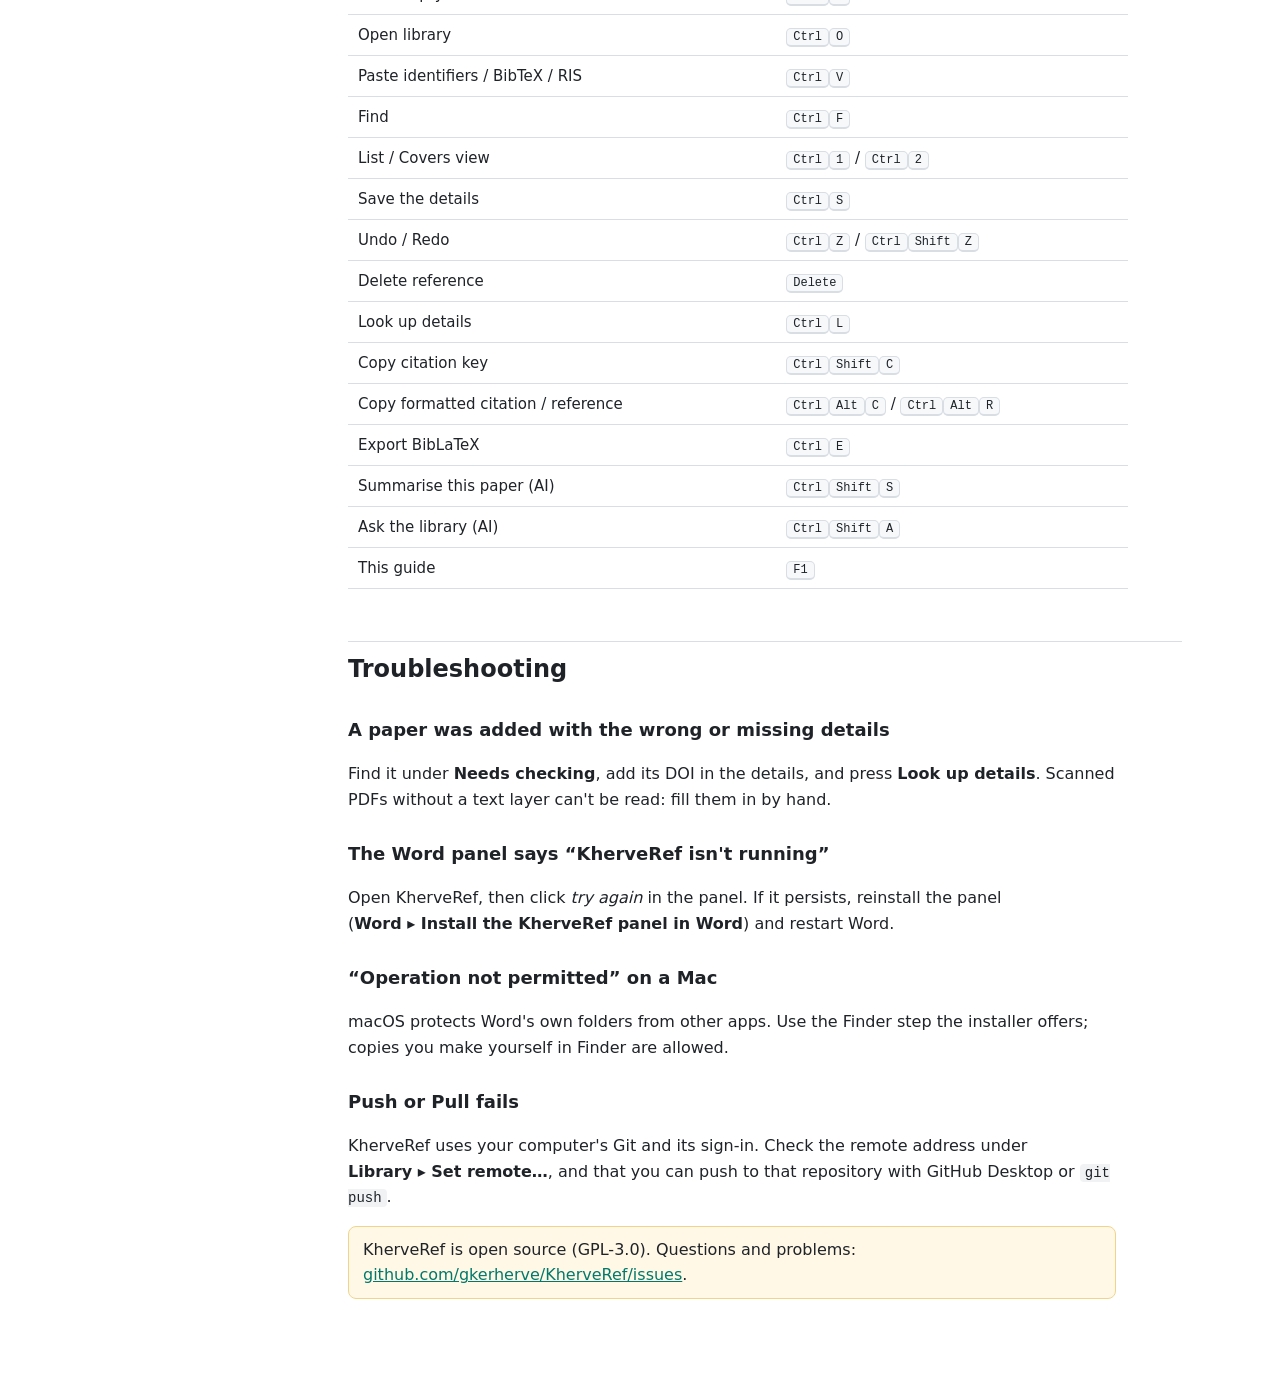
==== commit 642094e5: "v0.20: more models to choose from, matched to the computer; Refresh list The model list stopped at f" ====
--- a/docs/guide/index.html
+++ b/docs/guide/index.html
@@ -340,19 +340,26 @@
     for your computer's memory.</li>
 </ol>
 <h3>Which model?</h3>
+<p>Pick by your computer's memory (the set-up window suggests one with a ★ and greys out models
+too big for it). Bigger models write better but are slower.</p>
 <table>
-  <thead><tr><th>Model</th><th>Size</th><th>Best for</th></tr></thead>
+  <thead><tr><th>Memory</th><th>Model</th><th>Download</th><th>Best for</th></tr></thead>
   <tbody>
-    <tr><td><b>qwen3.5:4b</b> (Qwen, Alibaba) — recommended</td><td>3.4 GB</td><td>The best all-rounder: clear, structured summaries, careful answers with page numbers, many languages, and long papers read whole. Comfortable with 16 GB of memory.</td></tr>
-    <tr><td><b>granite4:micro-h</b> (Granite, IBM)</td><td>1.9 GB</td><td>Small and fast, light on memory even with long texts; plain, factual style. The choice for a laptop with 8 GB.</td></tr>
-    <tr><td>gemma3:4b (Gemma, Google)</td><td>≈ 3.3 GB</td><td>Natural, readable writing in several languages.</td></tr>
-    <tr><td>llama3.2:3b (Llama, Meta)</td><td>≈ 2 GB</td><td>Quick, good English; weaker on long papers.</td></tr>
+    <tr><td rowspan="3">8 GB</td><td>granite4:micro-h (IBM)</td><td>1.9 GB</td><td>Fastest and lightest; plain, factual style.</td></tr>
+    <tr><td>llama3.2:3b (Meta)</td><td>2.0 GB</td><td>Quick, good English.</td></tr>
+    <tr><td>phi4-mini (Microsoft)</td><td>2.5 GB</td><td>Strong reasoning and maths for its size.</td></tr>
+    <tr><td rowspan="2">16 GB</td><td><b>qwen3.5:4b</b> (Alibaba) — recommended</td><td>3.4 GB</td><td>The best all-rounder: structured summaries, answers with pages, many languages, long papers.</td></tr>
+    <tr><td>gemma3:4b (Google)</td><td>3.3 GB</td><td>Natural, readable writing.</td></tr>
+    <tr><td rowspan="3">32 GB</td><td><b>qwen3.5:9b</b> (Alibaba)</td><td>6.6 GB</td><td>Noticeably better summaries and answers than 4B.</td></tr>
+    <tr><td>ministral-3:8b (Mistral AI)</td><td>6.0 GB</td><td>Strong in French and other European languages.</td></tr>
+    <tr><td>gemma3:12b (Google)</td><td>8.1 GB</td><td>Very readable, careful long summaries.</td></tr>
+    <tr><td rowspan="2">48–64 GB+</td><td>gpt-oss:20b (OpenAI)</td><td>14 GB</td><td>Strongest reasoning, for hard questions across many papers; slower.</td></tr>
+    <tr><td>qwen3.5:27b (Alibaba)</td><td>17 GB</td><td>The highest quality listed.</td></tr>
   </tbody>
 </table>
-<p>Bigger models write better but are slower and need more memory — keep the model under about a
-third of your computer's memory. With 32 GB or more, a larger version such as
-<code>qwen3.5:9b</code> gives noticeably better answers. Models made for another purpose (e.g. the
-<i>xps-expert</i> models built for KherveFitting) aren't meant for reading papers.</p>
+<p>A model installed from Terminal (<code>ollama pull …</code>) appears after <b>Refresh list</b>,
+under <i>Other installed models</i>. Models made for another purpose (e.g. the <i>xps-expert</i>
+models built for KherveFitting) aren't meant for reading papers.</p>
 <h3>The AI tab: one paper or several</h3>
 <p>Select a reference and open the <b>AI</b> tab next to <b>Details</b>:</p>
 <ul>
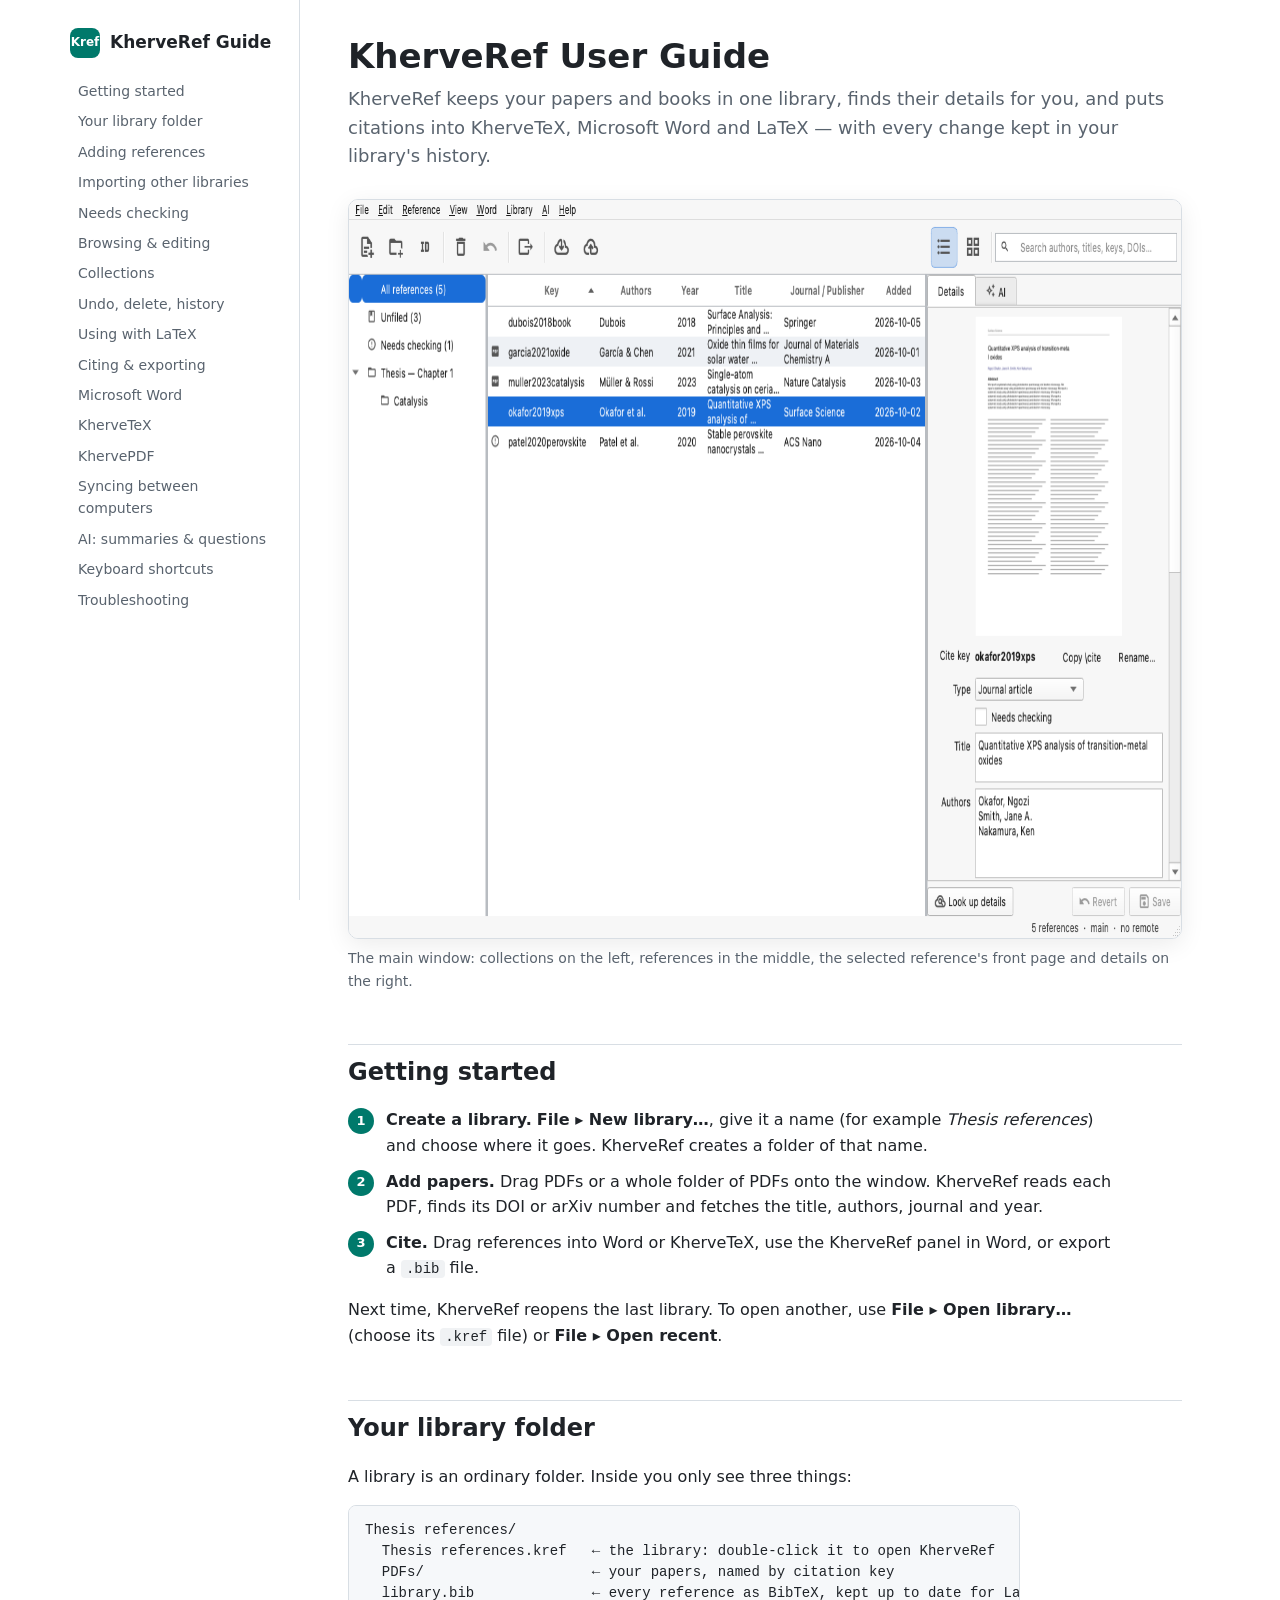
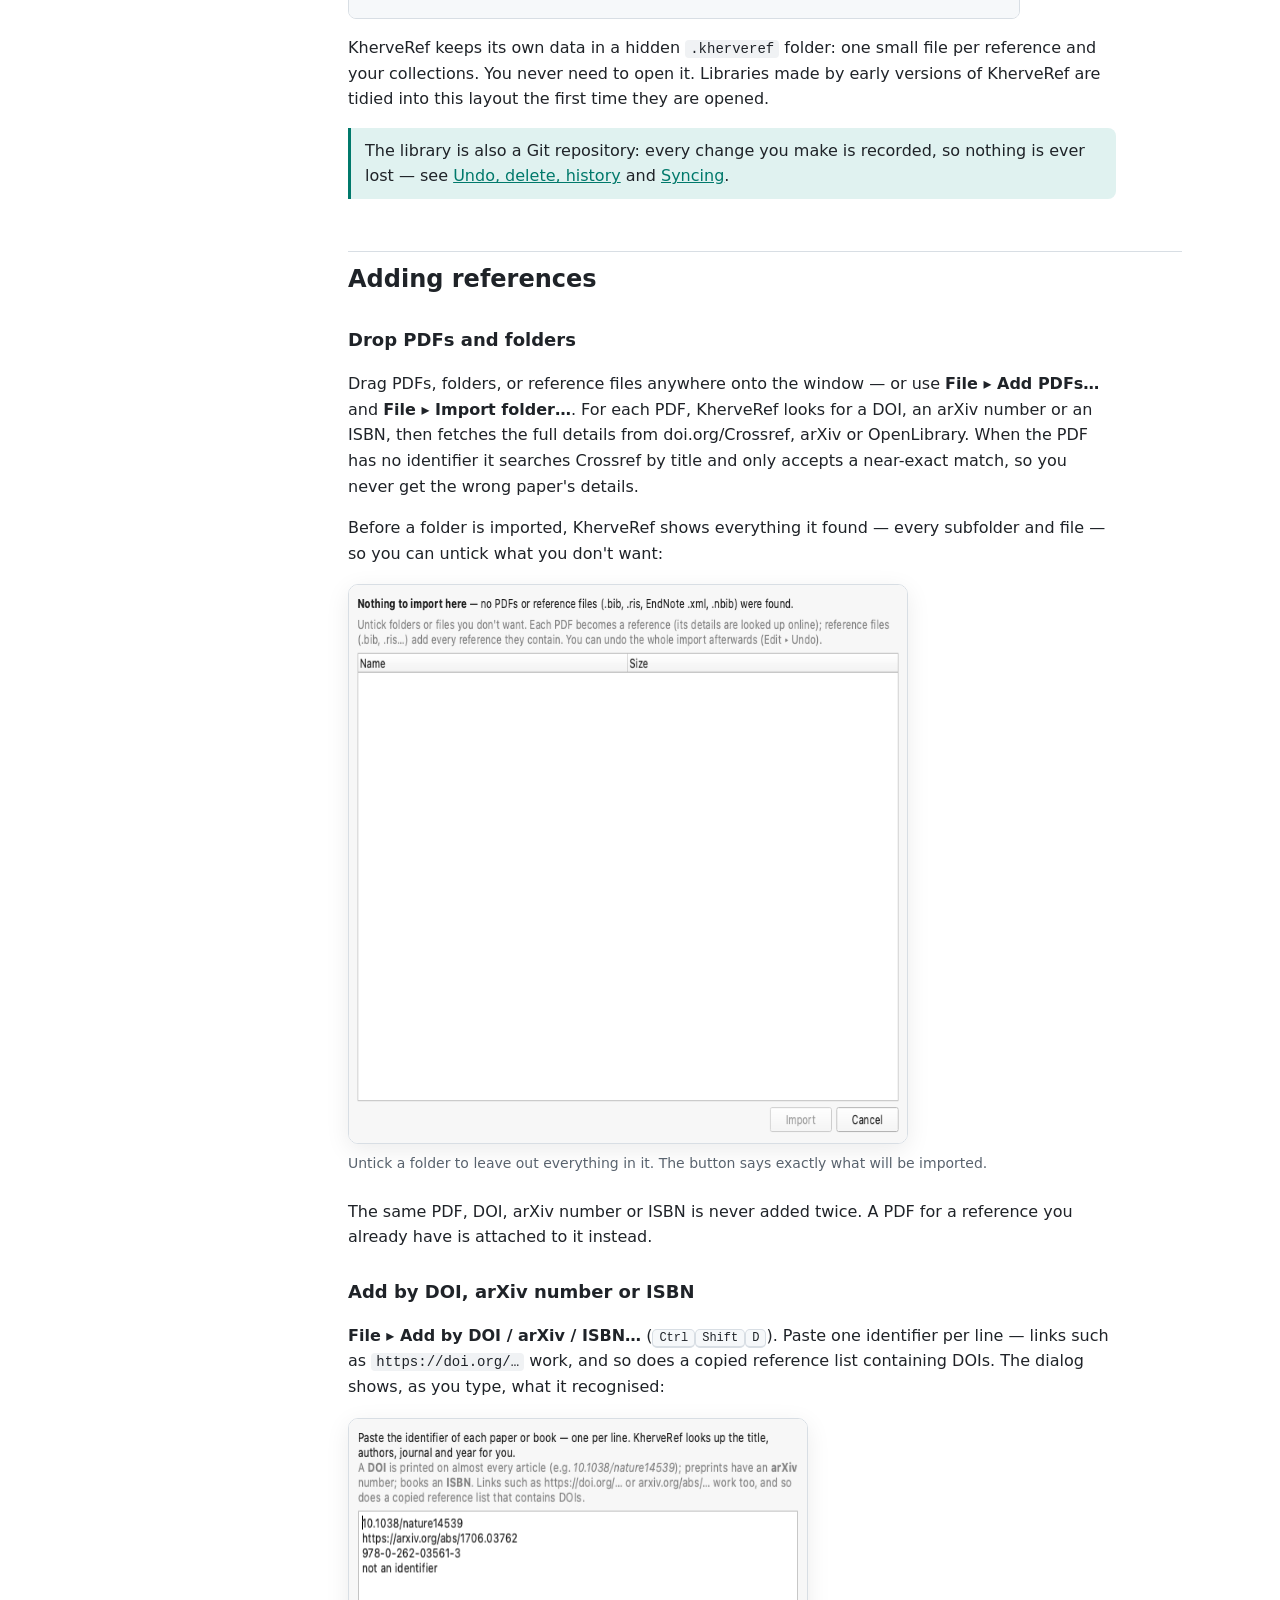
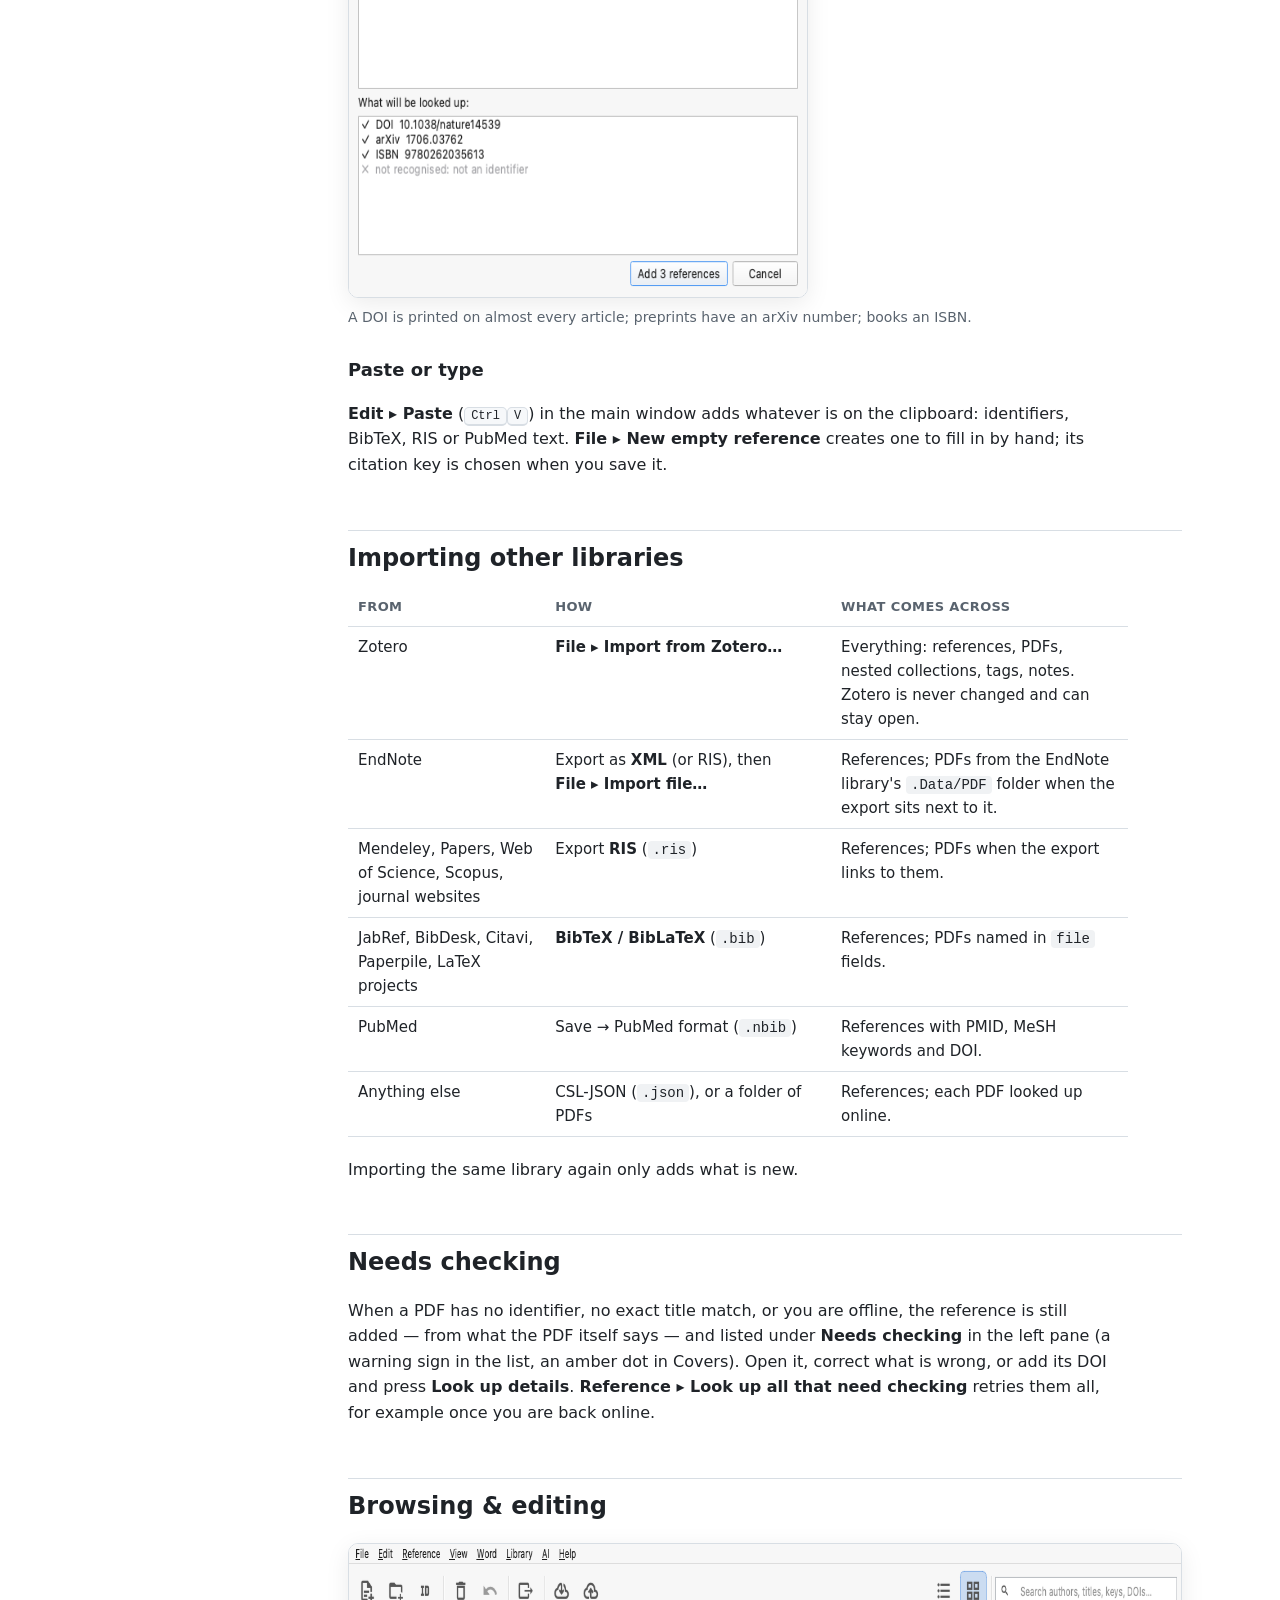
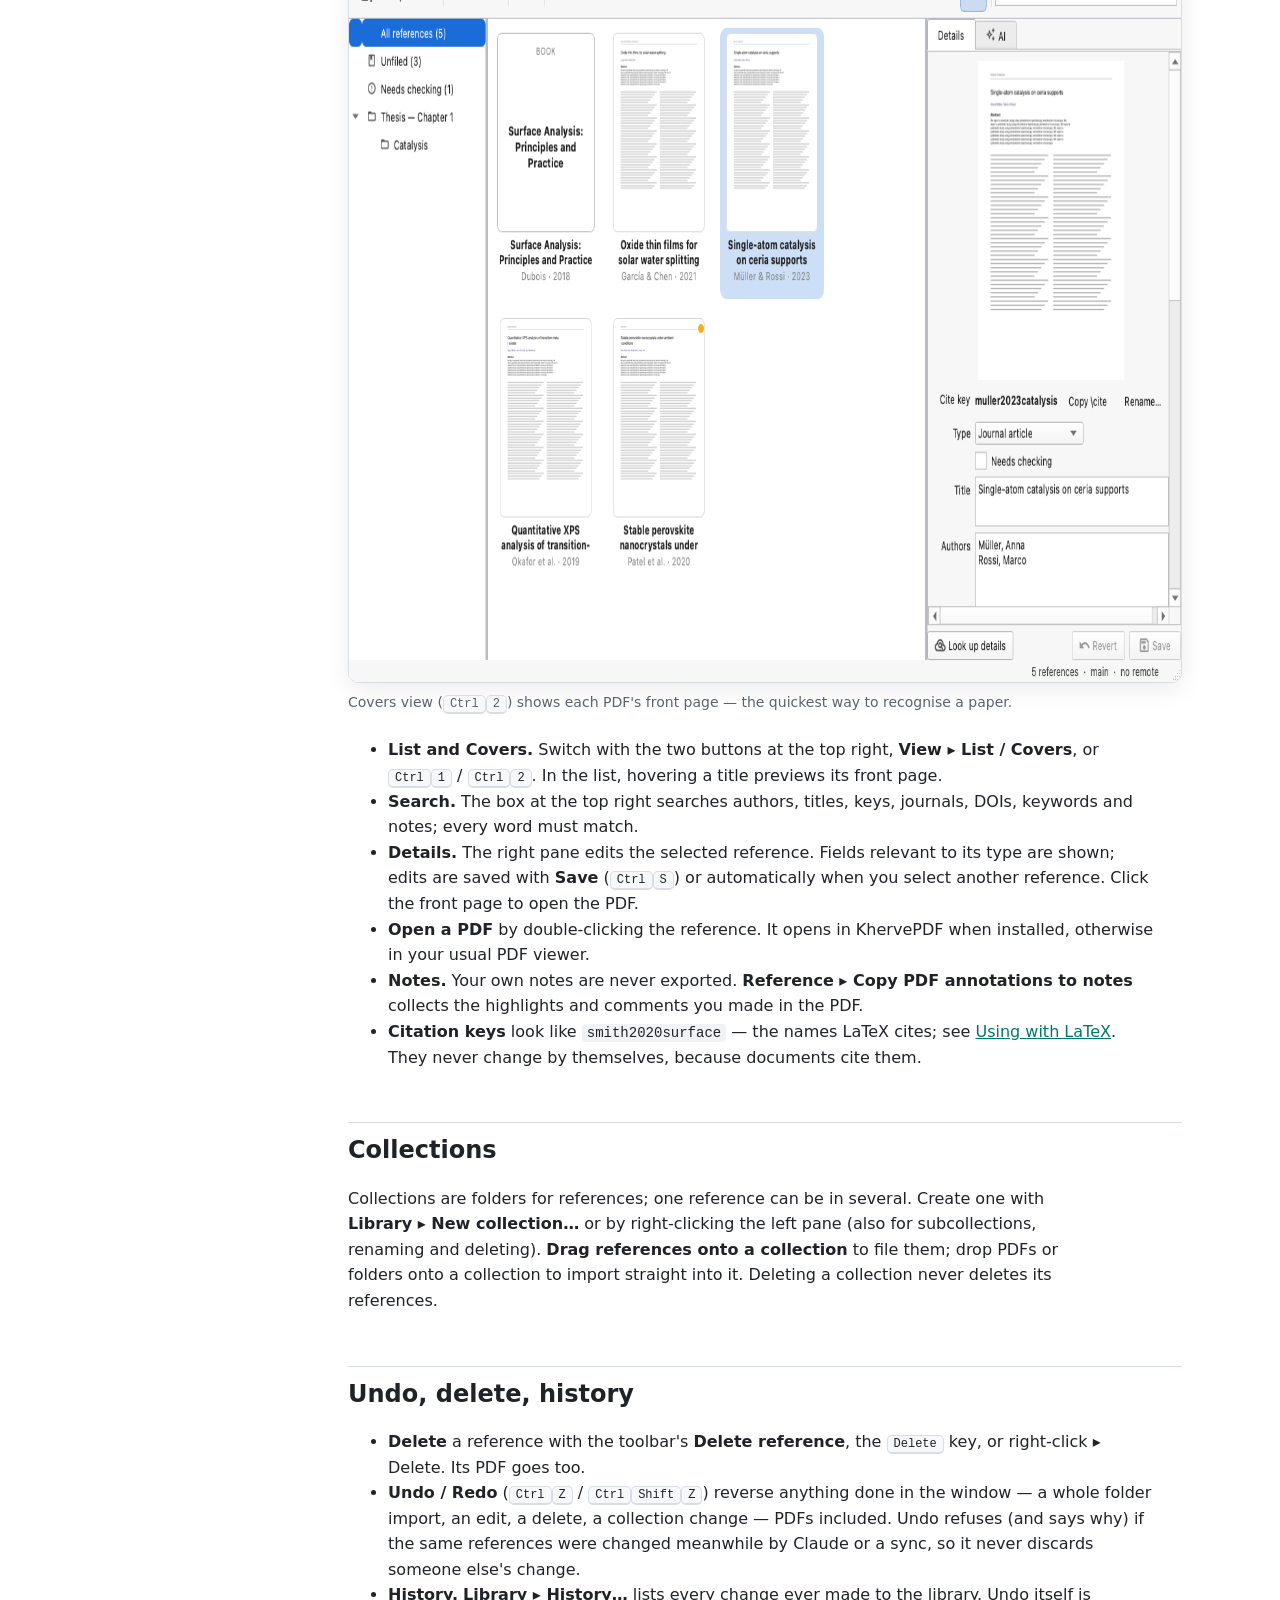
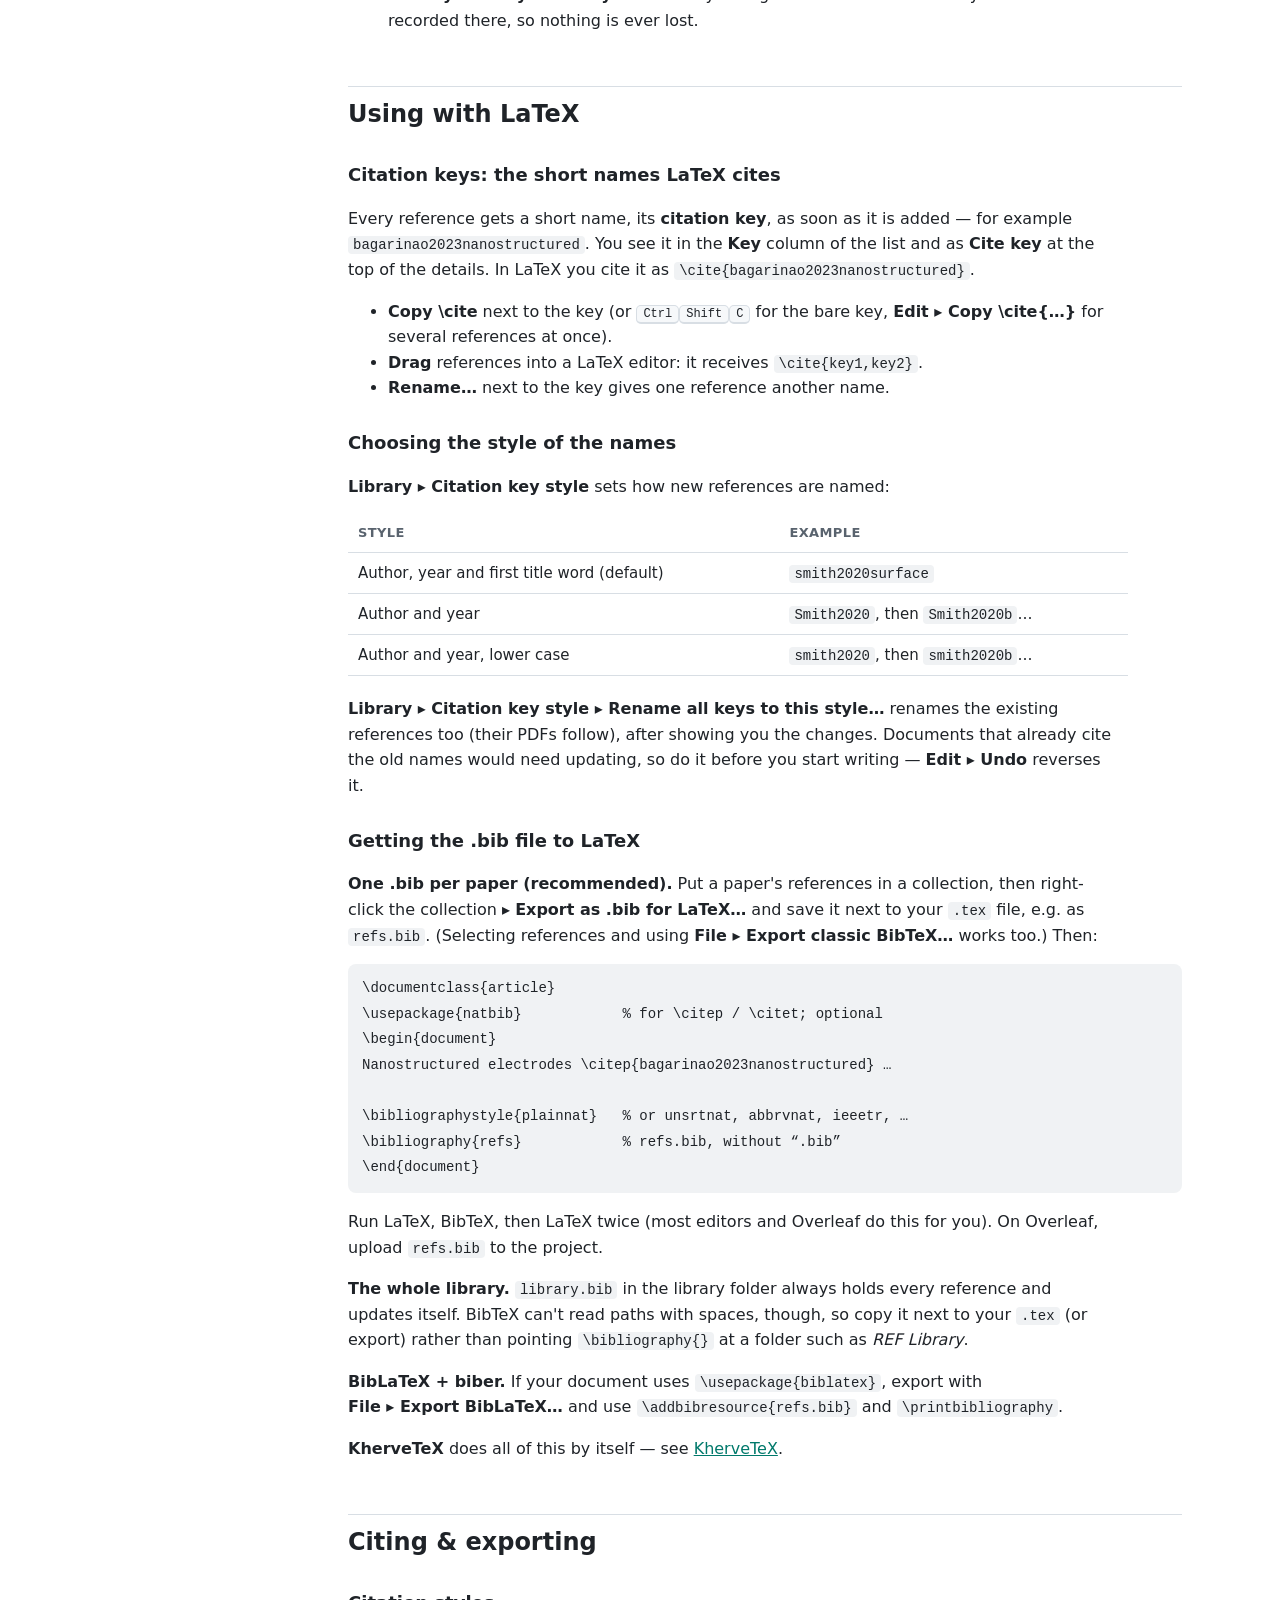
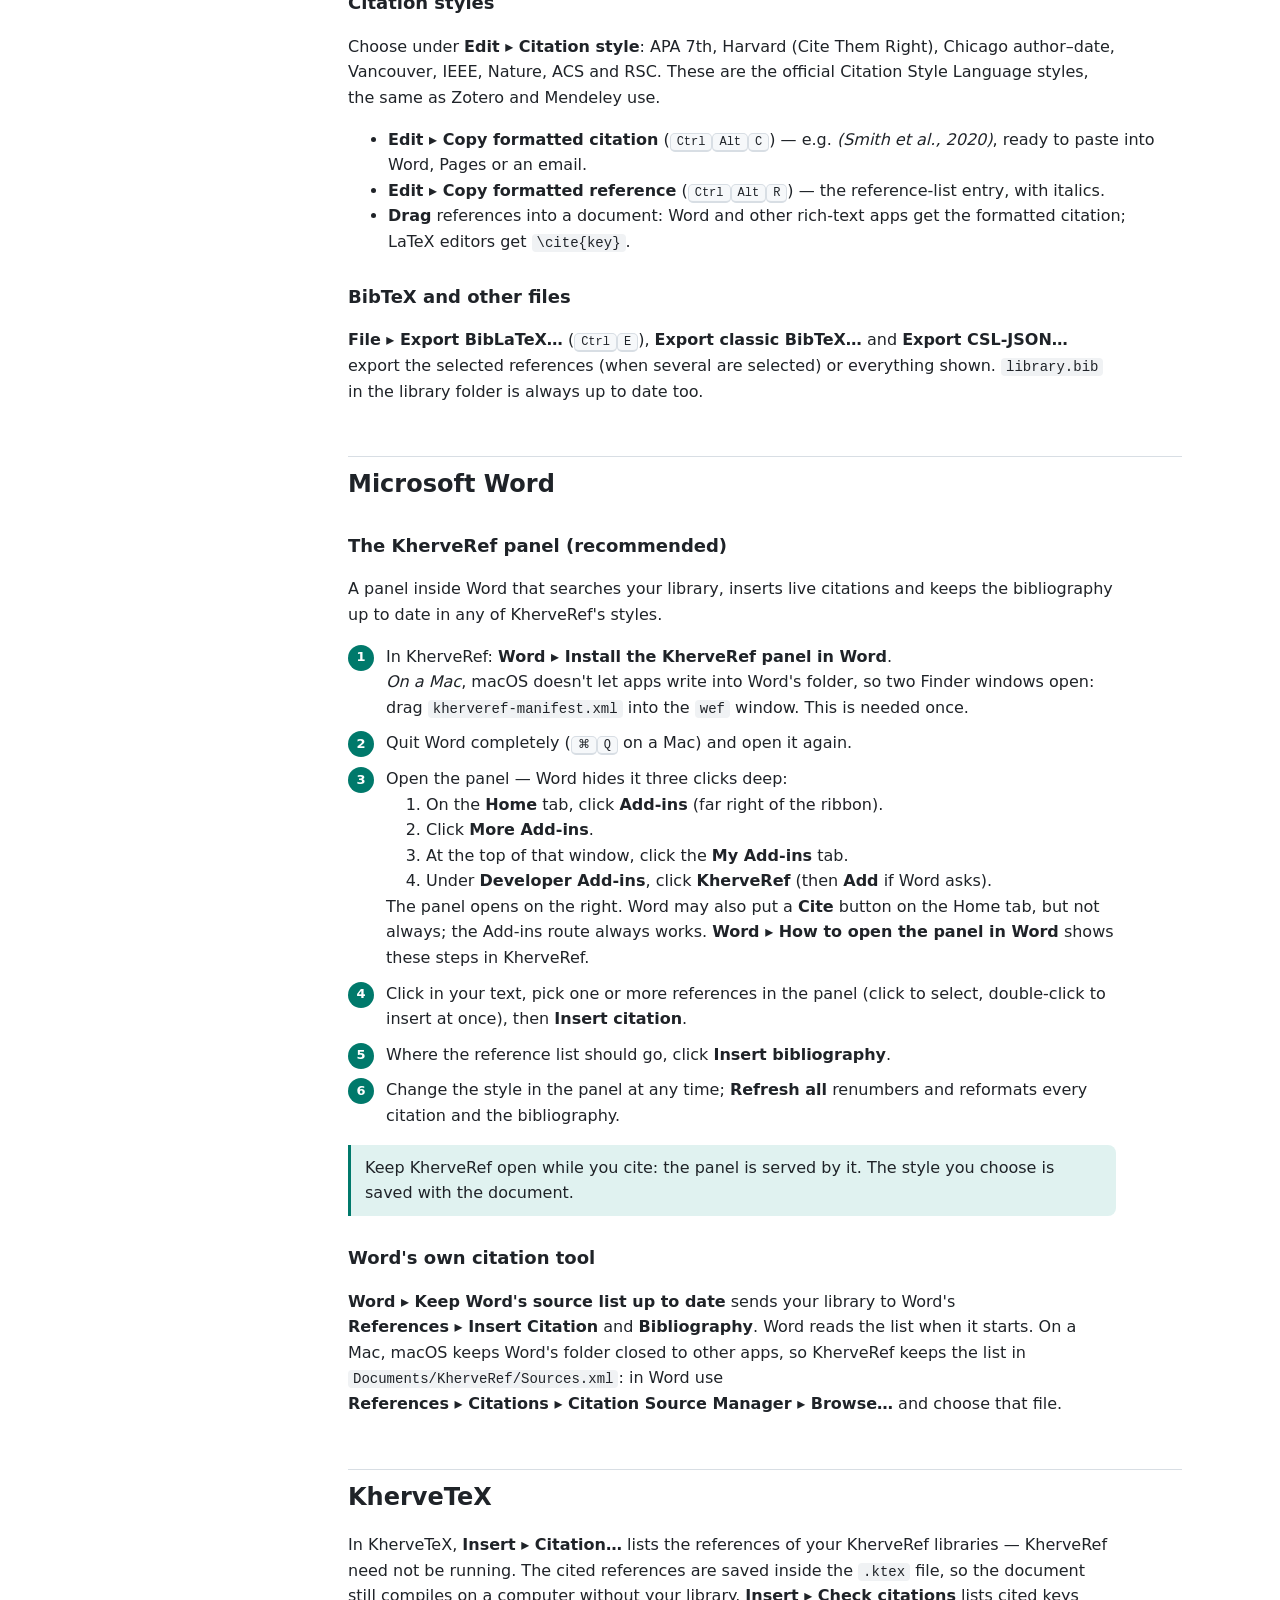
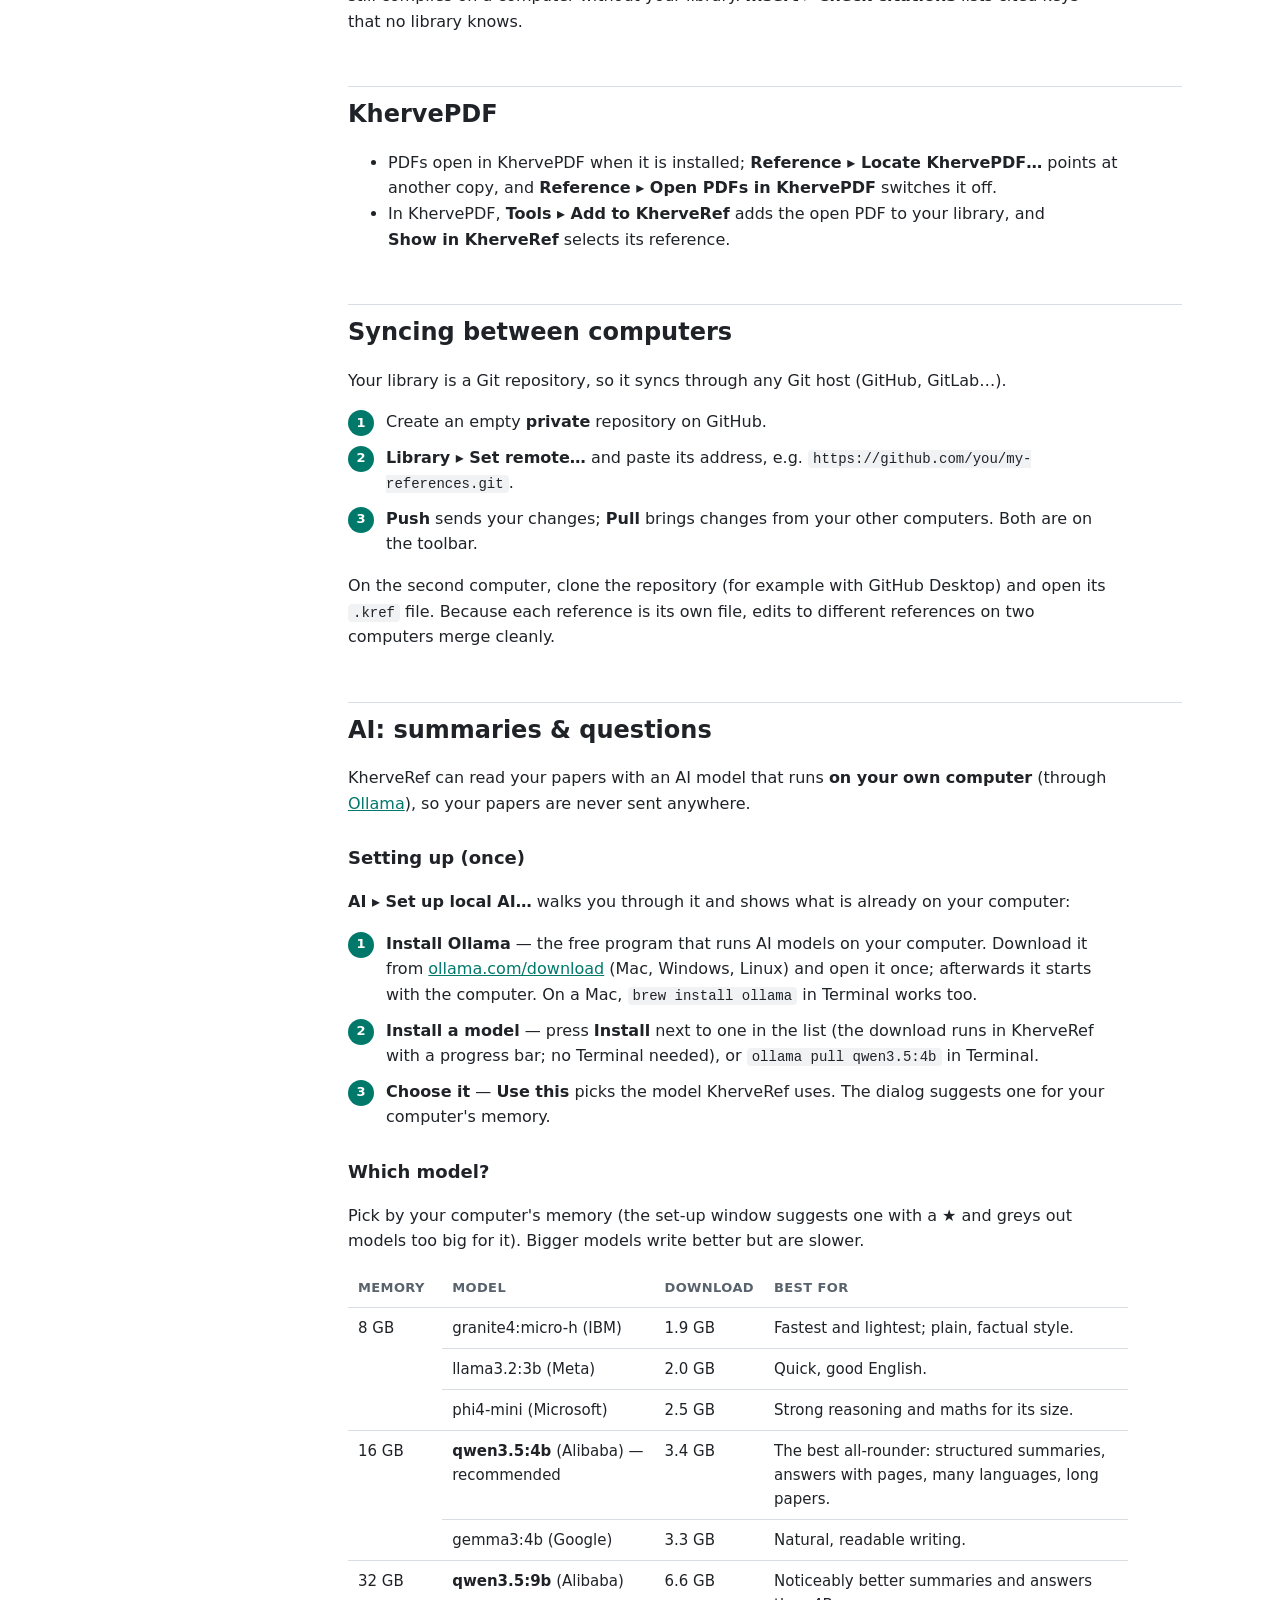
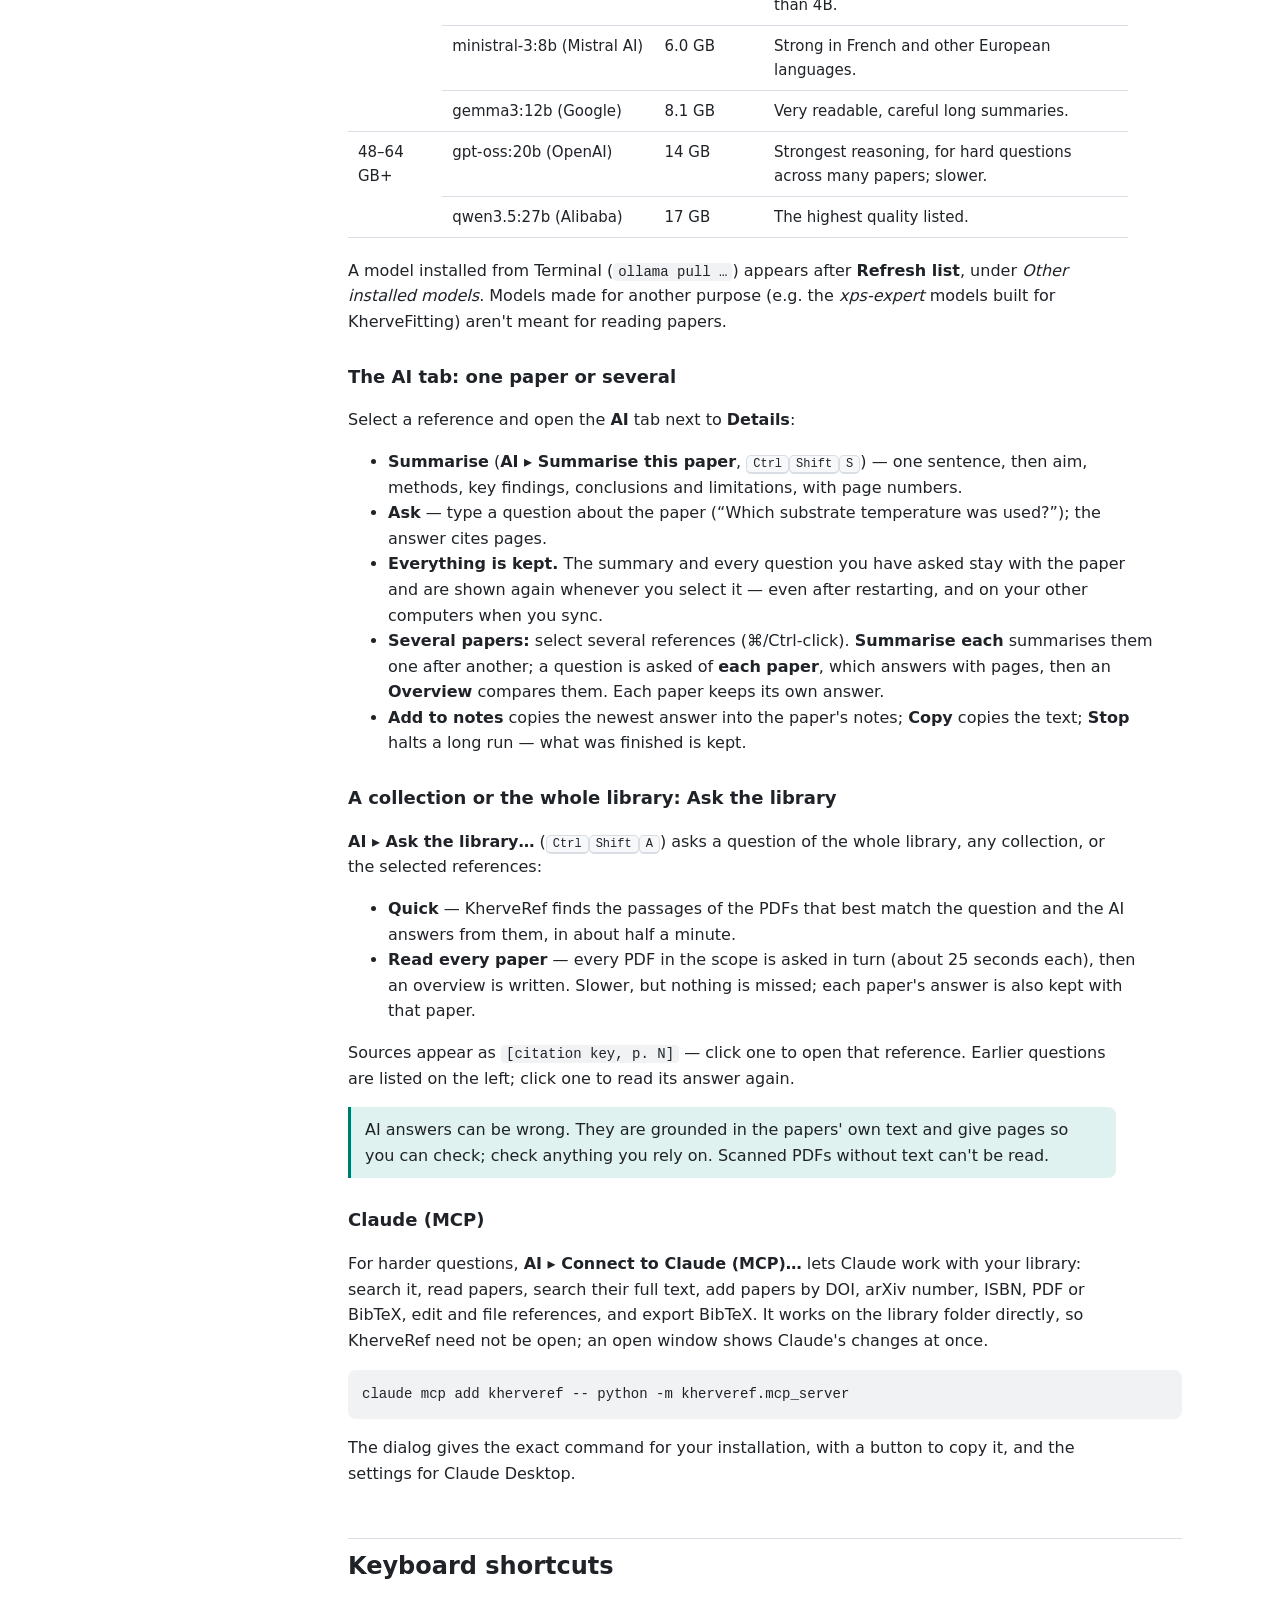
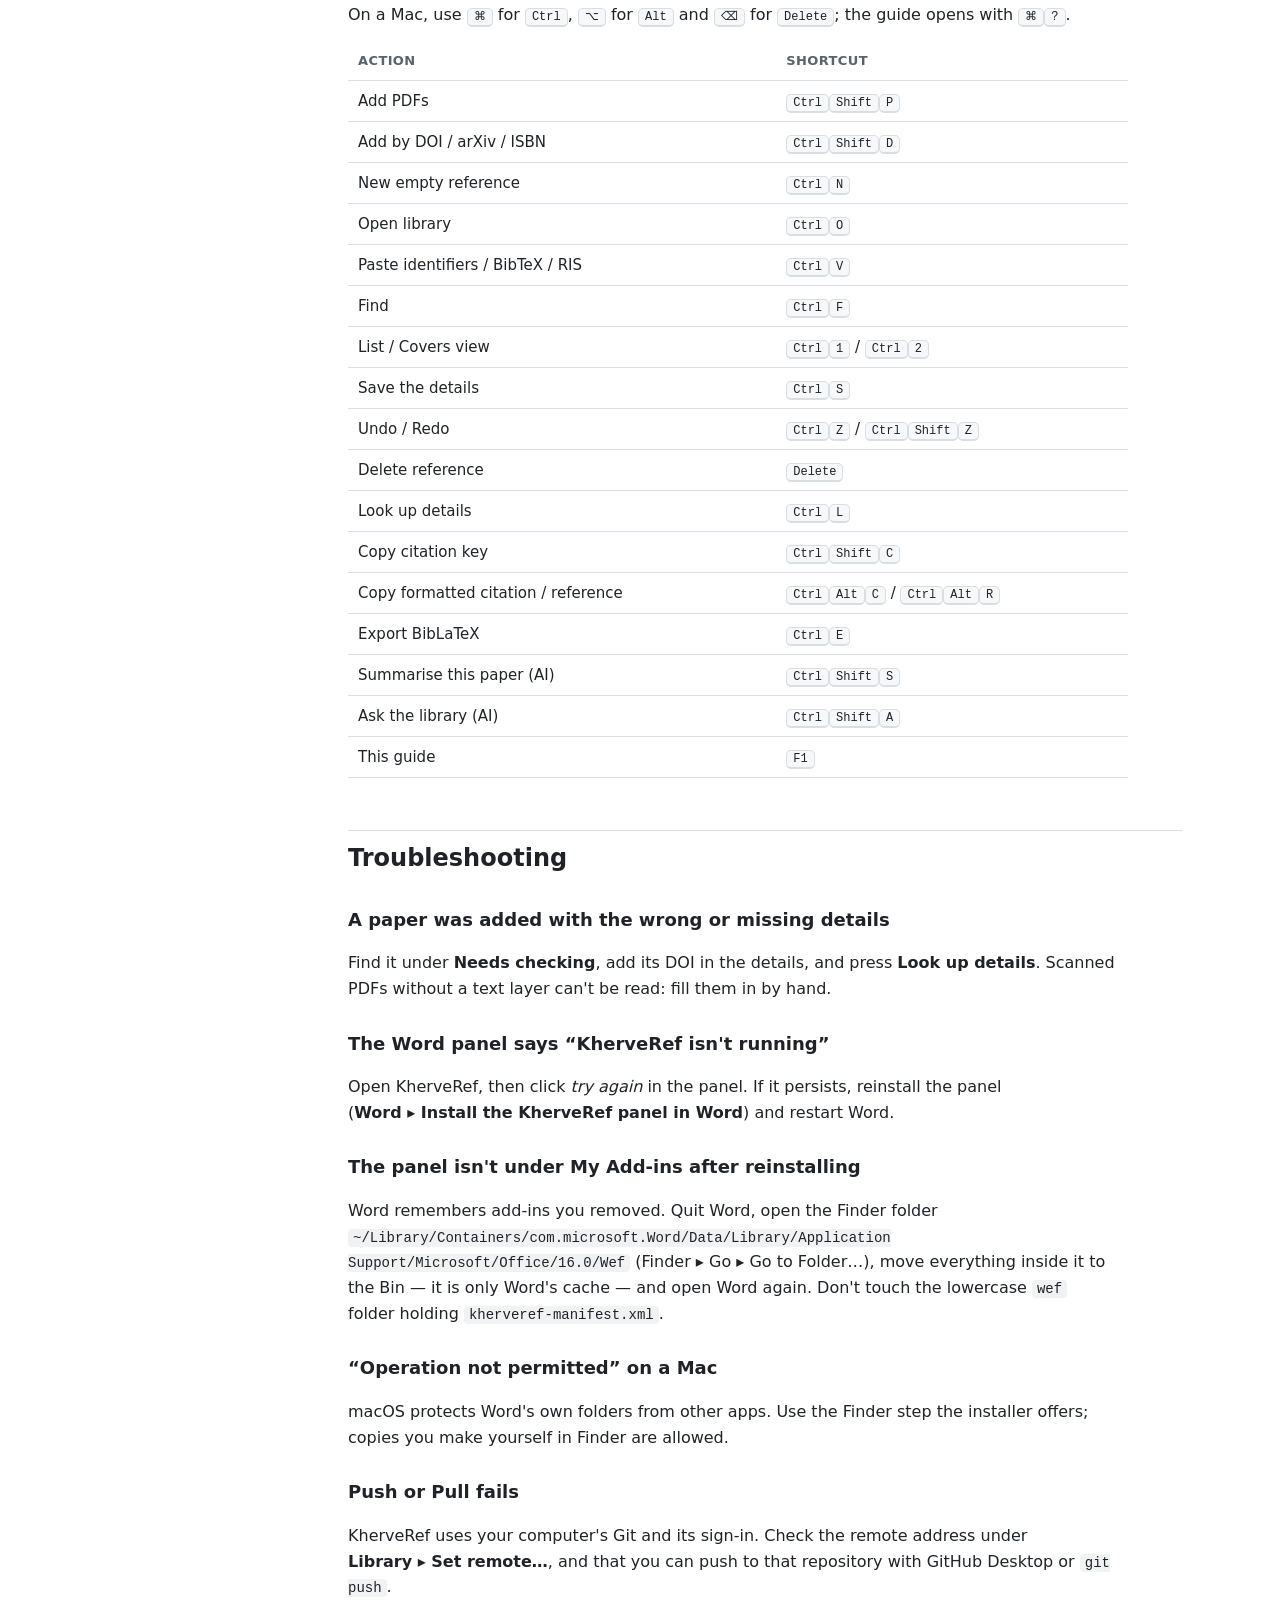
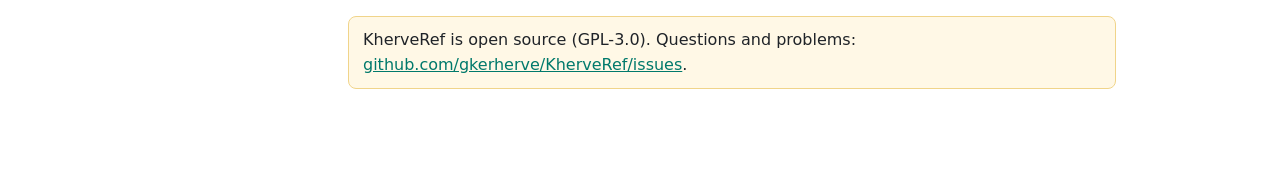
==== commit d1d17eff: "v0.21: say exactly where Word hides the panel; toolbar tooltips that explain After reinstalling, the" ====
--- a/docs/guide/index.html
+++ b/docs/guide/index.html
@@ -285,7 +285,17 @@
   <li>In KherveRef: <span class="menu">Word ▸ Install the KherveRef panel in Word</span>.
     <br><i>On a Mac</i>, macOS doesn't let apps write into Word's folder, so two Finder windows open:
     drag <code>kherveref-manifest.xml</code> into the <code>wef</code> window. This is needed once.</li>
-  <li>Quit and reopen Word. Click <b>Cite</b> on the Home tab (or <span class="menu">Add-ins ▸ Developer Add-ins ▸ KherveRef</span>).</li>
+  <li>Quit Word completely (<kbd>⌘</kbd><kbd>Q</kbd> on a Mac) and open it again.</li>
+  <li>Open the panel — Word hides it three clicks deep:
+    <ol>
+      <li>On the <b>Home</b> tab, click <b>Add-ins</b> (far right of the ribbon).</li>
+      <li>Click <b>More Add-ins</b>.</li>
+      <li>At the top of that window, click the <b>My Add-ins</b> tab.</li>
+      <li>Under <b>Developer Add-ins</b>, click <b>KherveRef</b> (then <b>Add</b> if Word asks).</li>
+    </ol>
+    The panel opens on the right. Word may also put a <b>Cite</b> button on the Home tab, but not
+    always; the Add-ins route always works. <span class="menu">Word ▸ How to open the panel in Word</span>
+    shows these steps in KherveRef.</li>
   <li>Click in your text, pick one or more references in the panel (click to select, double-click to insert at once), then <b>Insert citation</b>.</li>
   <li>Where the reference list should go, click <b>Insert bibliography</b>.</li>
   <li>Change the style in the panel at any time; <b>Refresh all</b> renumbers and reformats every citation and the bibliography.</li>
@@ -422,6 +432,11 @@
 <h3>The Word panel says “KherveRef isn't running”</h3>
 <p>Open KherveRef, then click <i>try again</i> in the panel. If it persists, reinstall the panel
 (<span class="menu">Word ▸ Install the KherveRef panel in Word</span>) and restart Word.</p>
+<h3>The panel isn't under My Add-ins after reinstalling</h3>
+<p>Word remembers add-ins you removed. Quit Word, open the Finder folder
+<code>~/Library/Containers/com.microsoft.Word/Data/Library/Application Support/Microsoft/Office/16.0/Wef</code>
+(Finder ▸ Go ▸ Go to Folder…), move everything inside it to the Bin — it is only Word's cache — and
+open Word again. Don't touch the lowercase <code>wef</code> folder holding <code>kherveref-manifest.xml</code>.</p>
 <h3>“Operation not permitted” on a Mac</h3>
 <p>macOS protects Word's own folders from other apps. Use the Finder step the installer offers;
 copies you make yourself in Finder are allowed.</p>
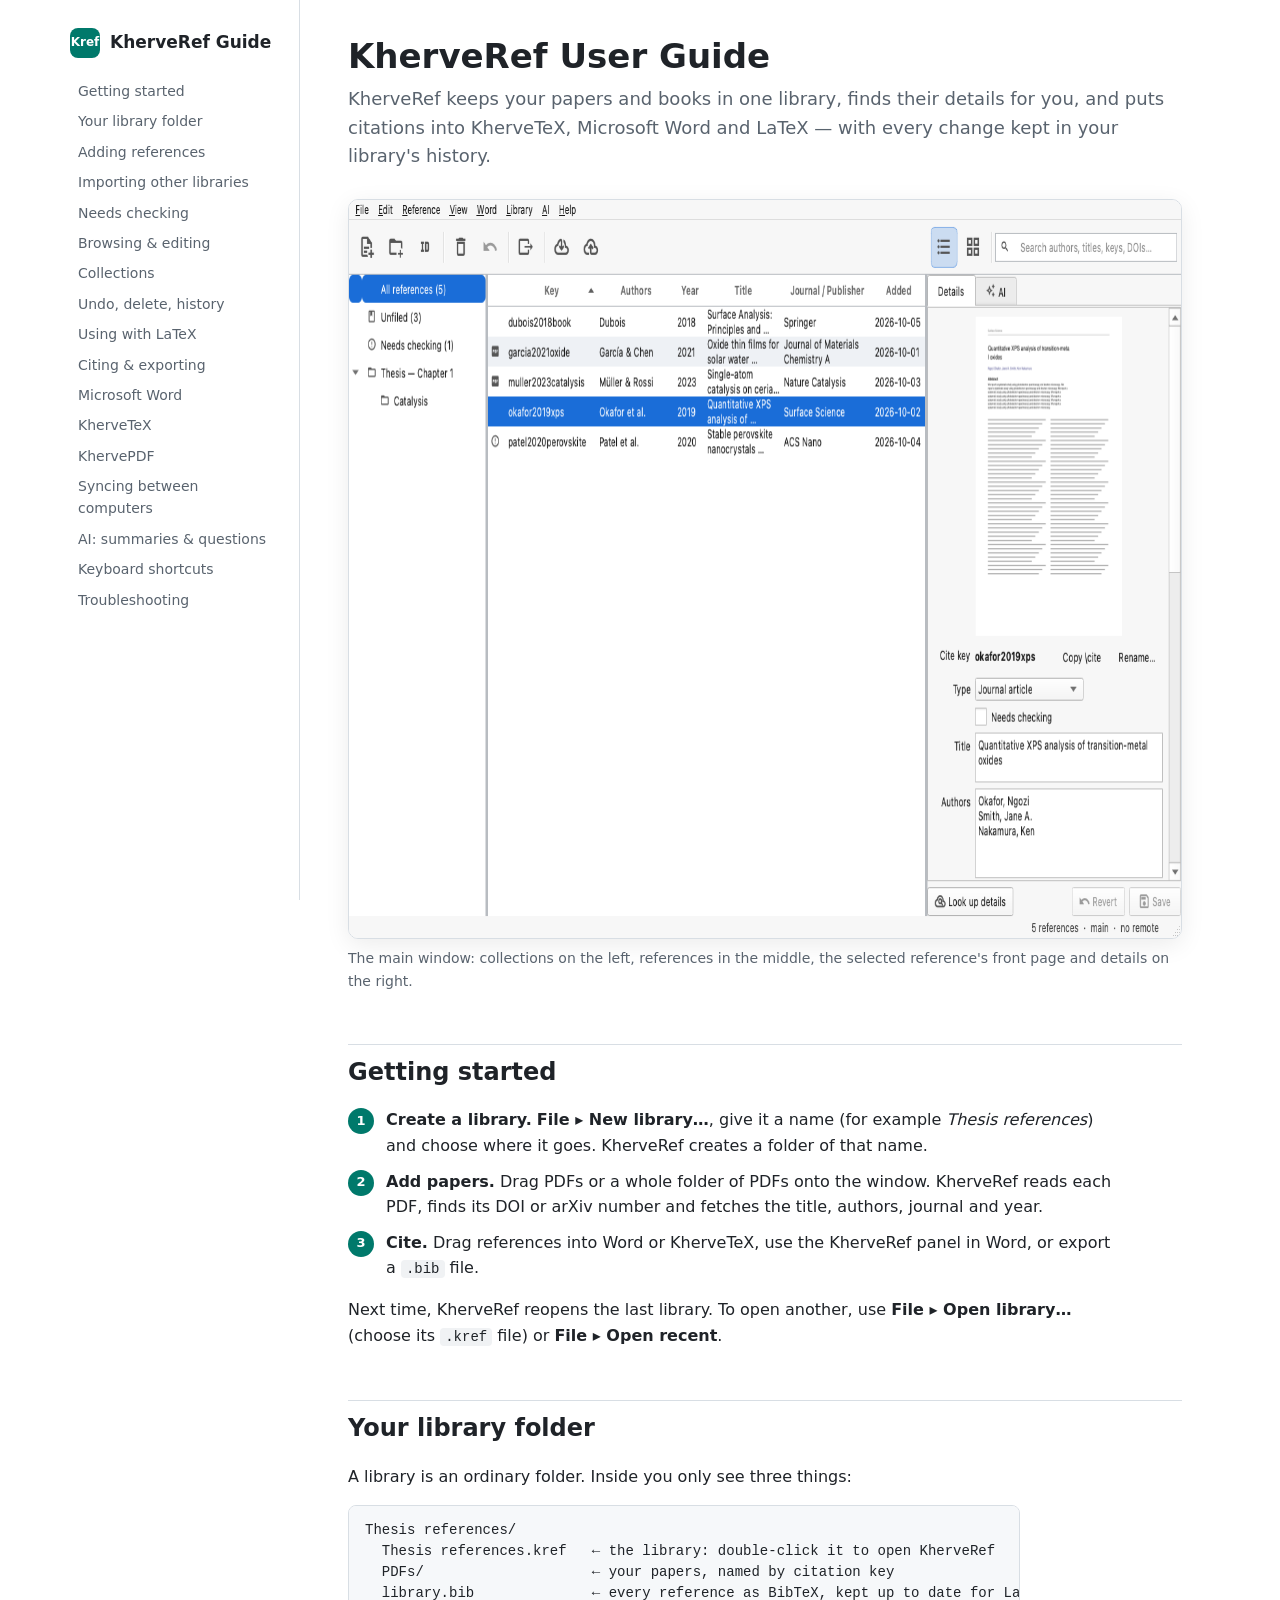
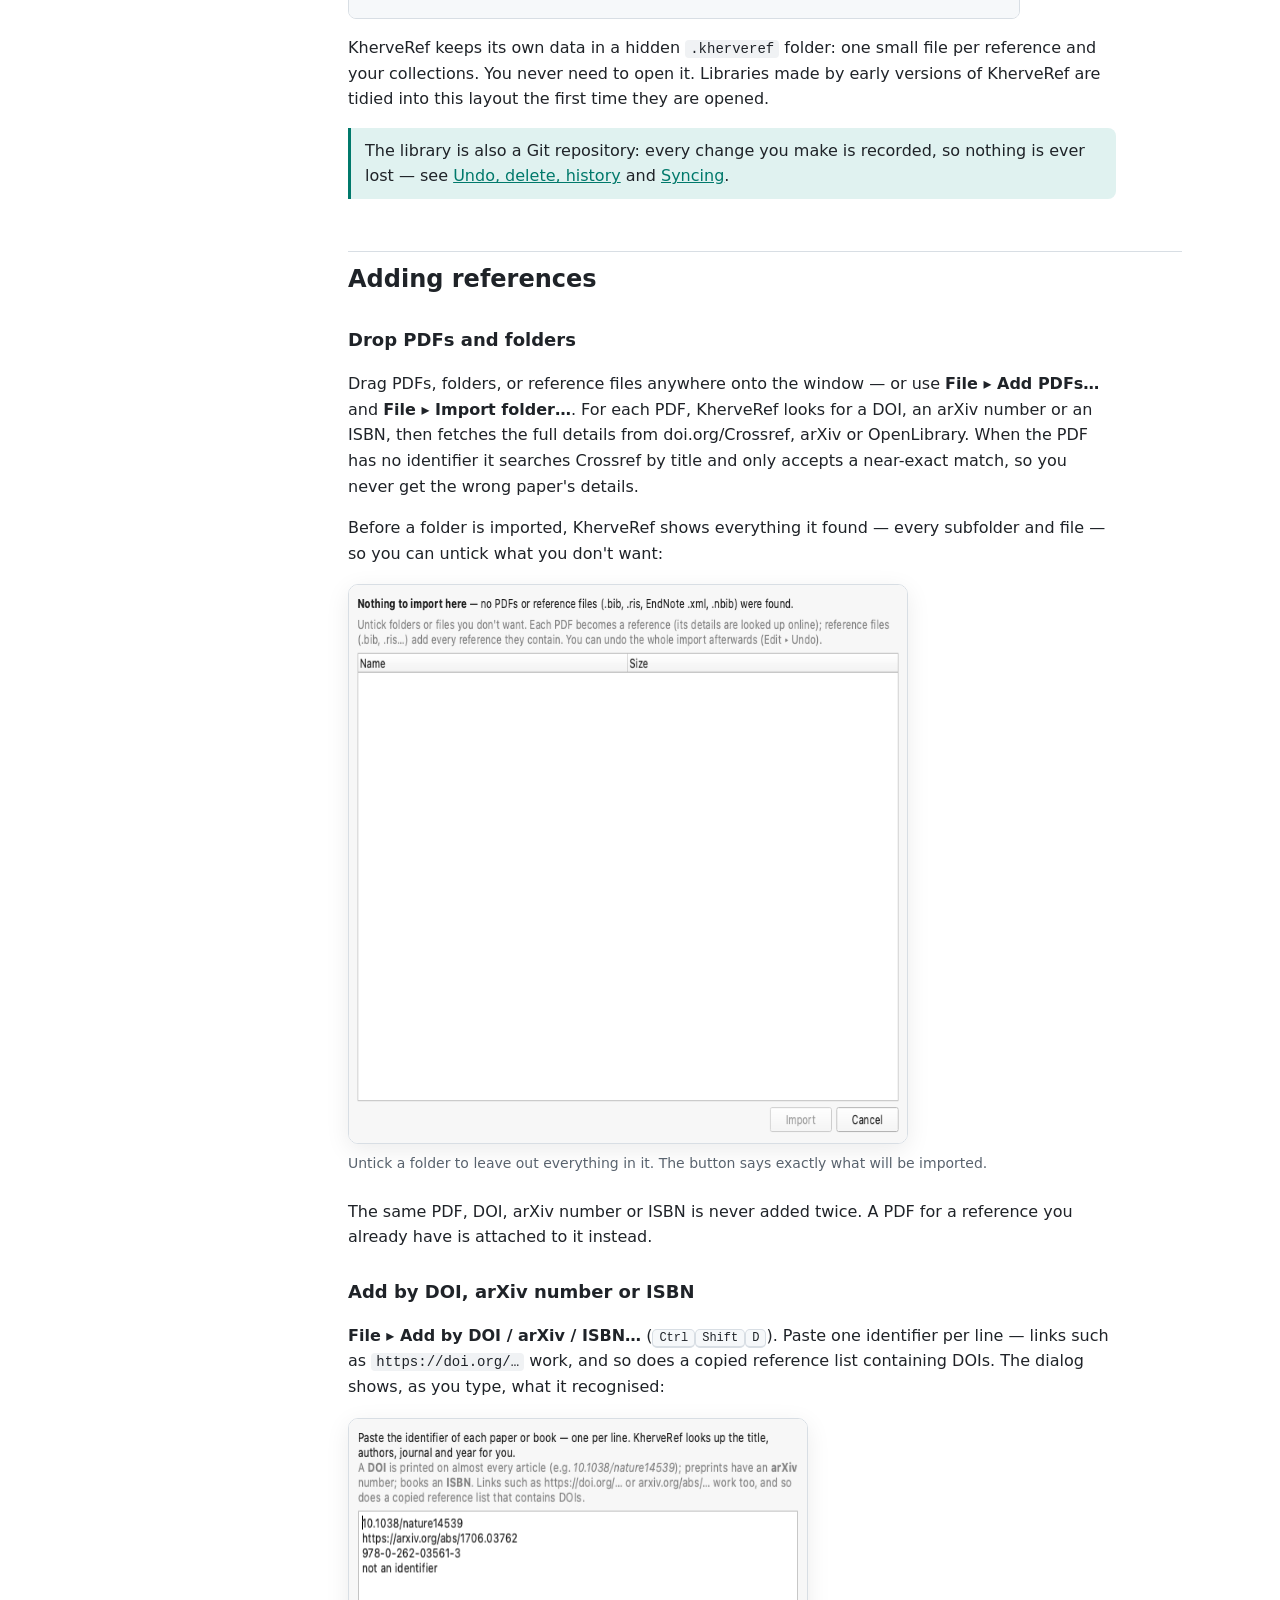
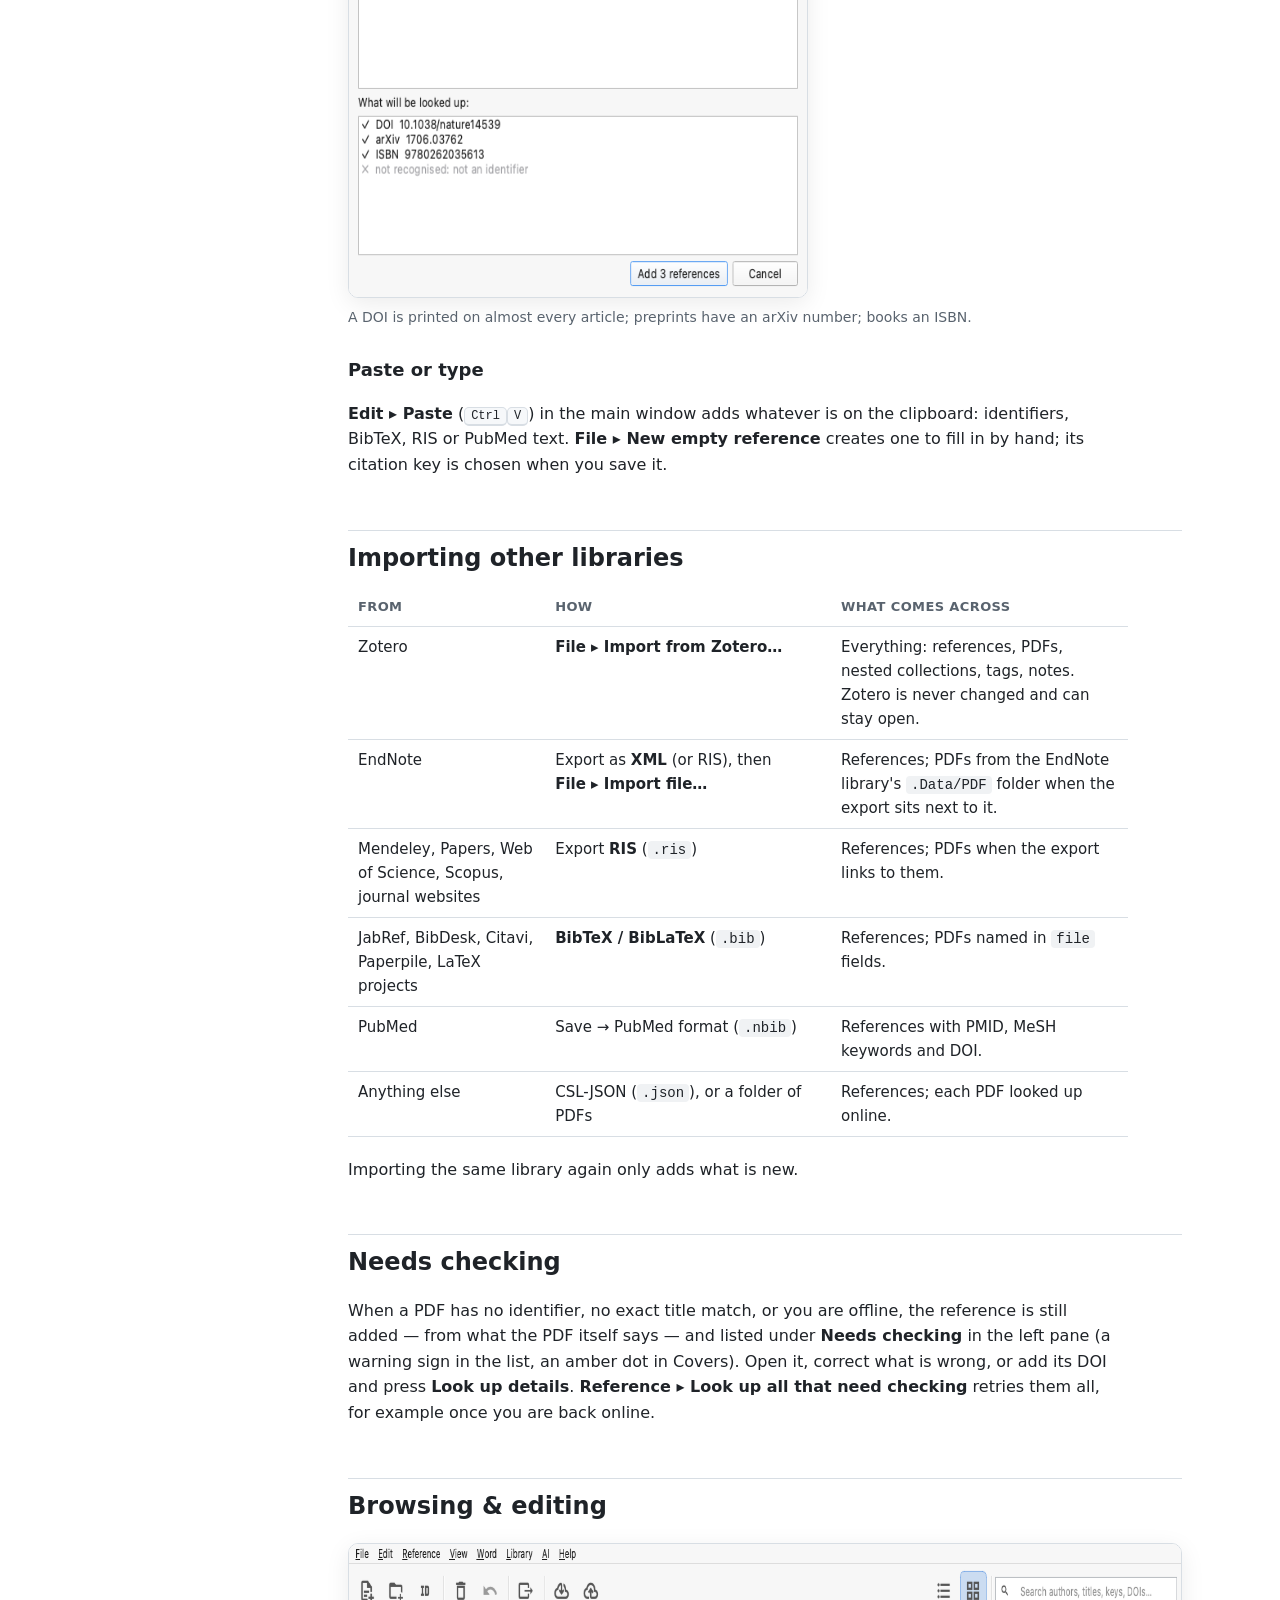
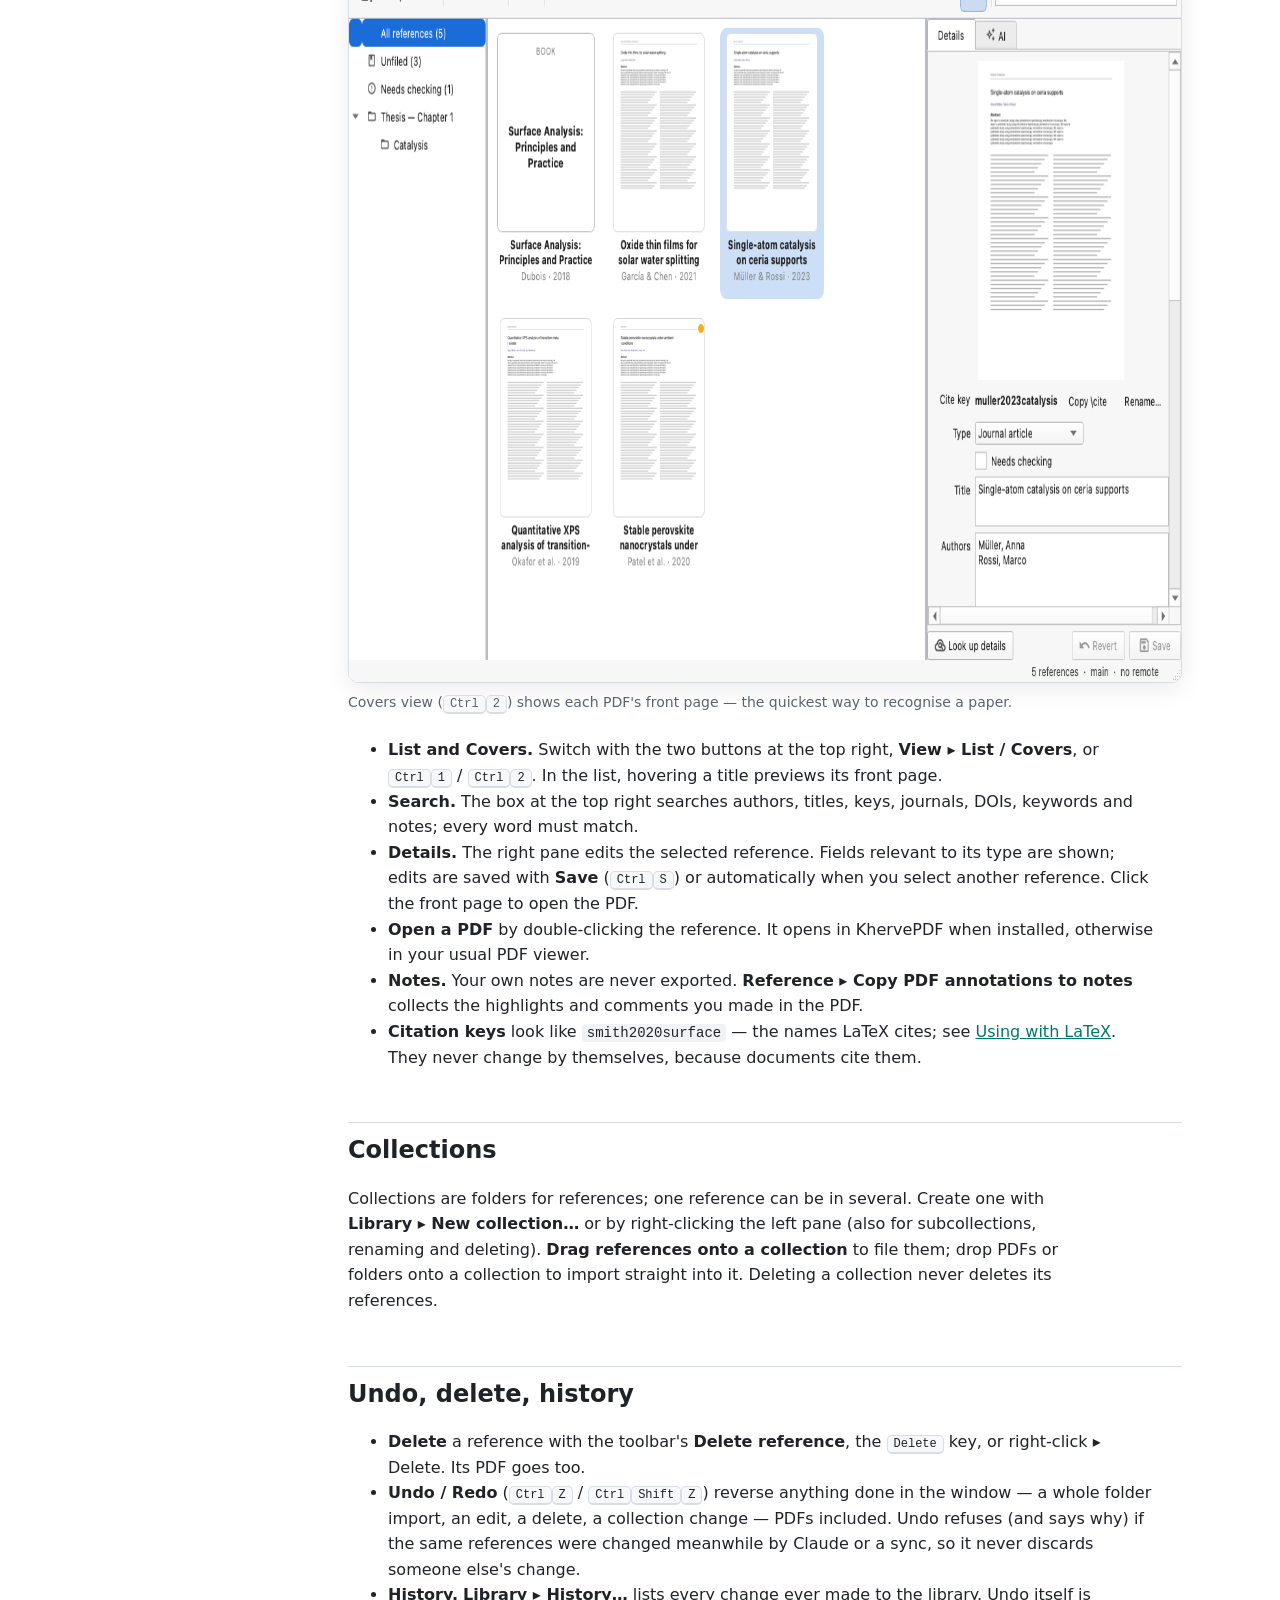
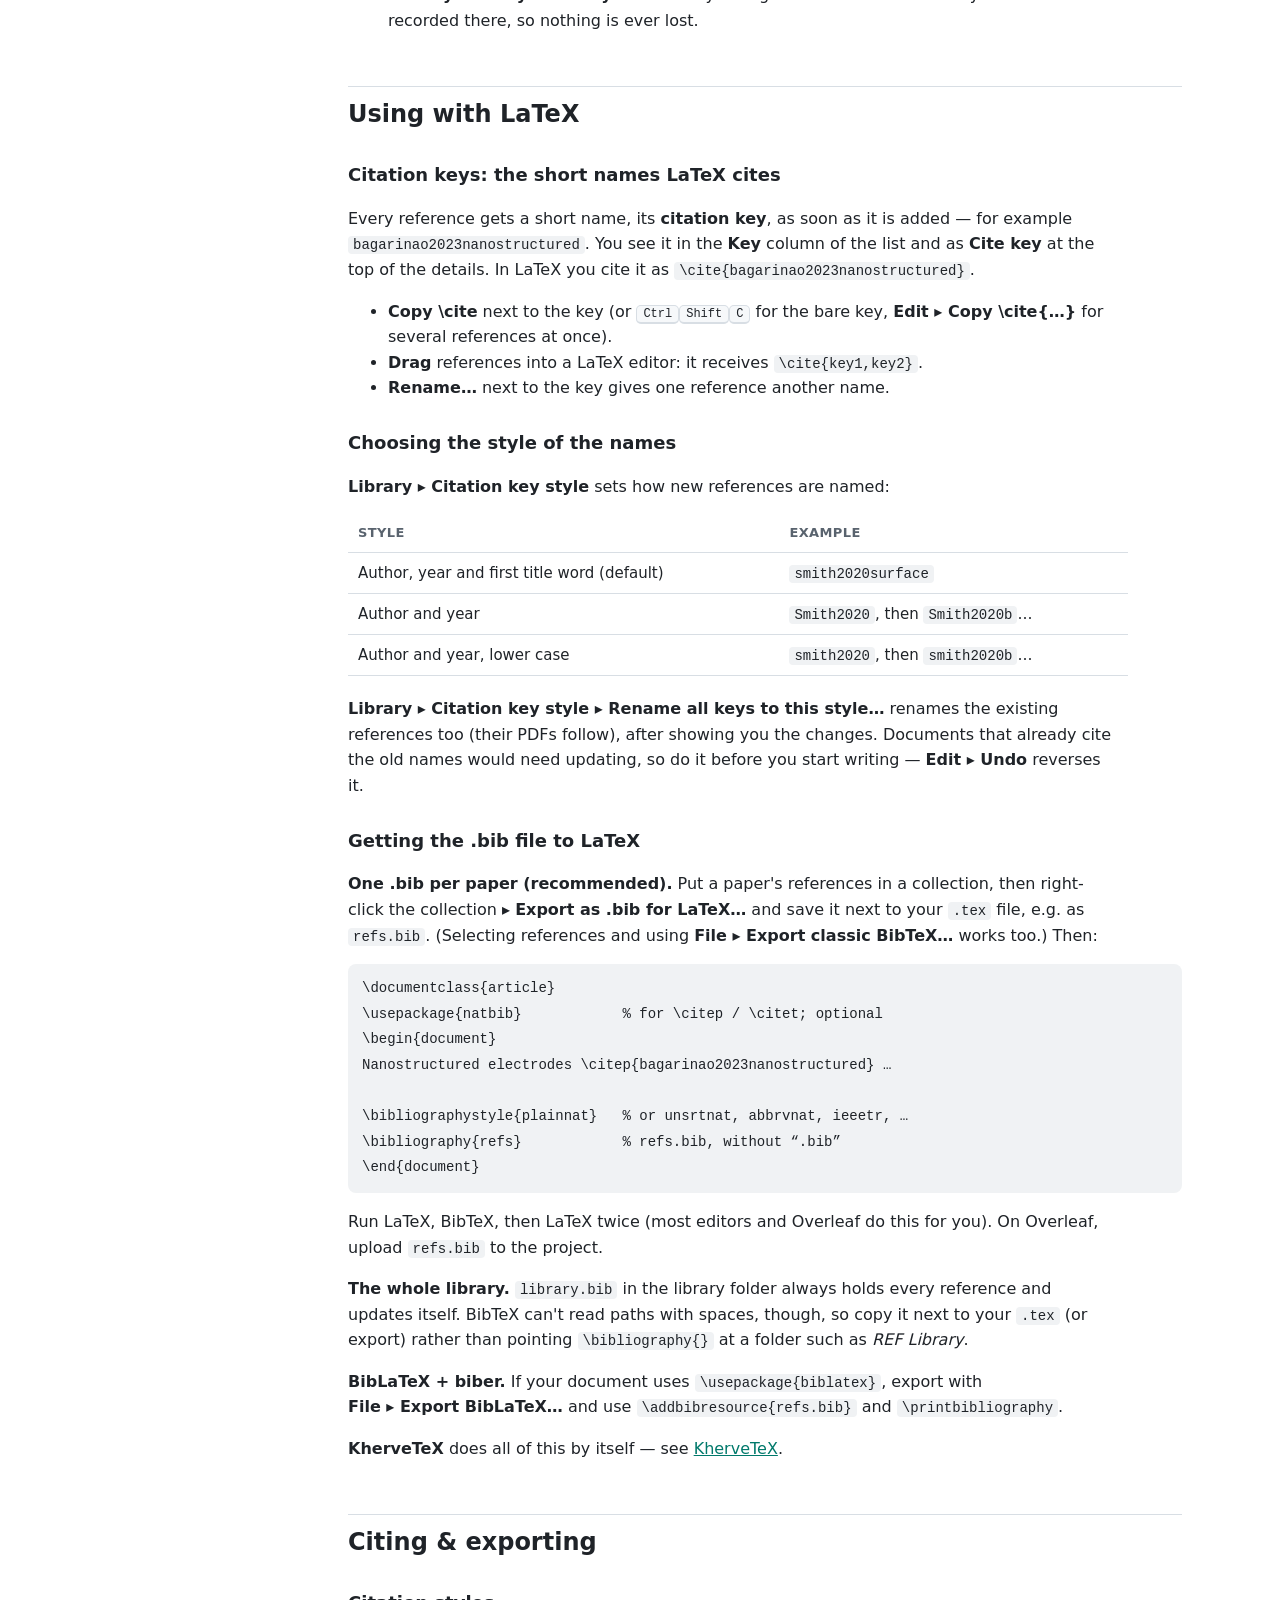
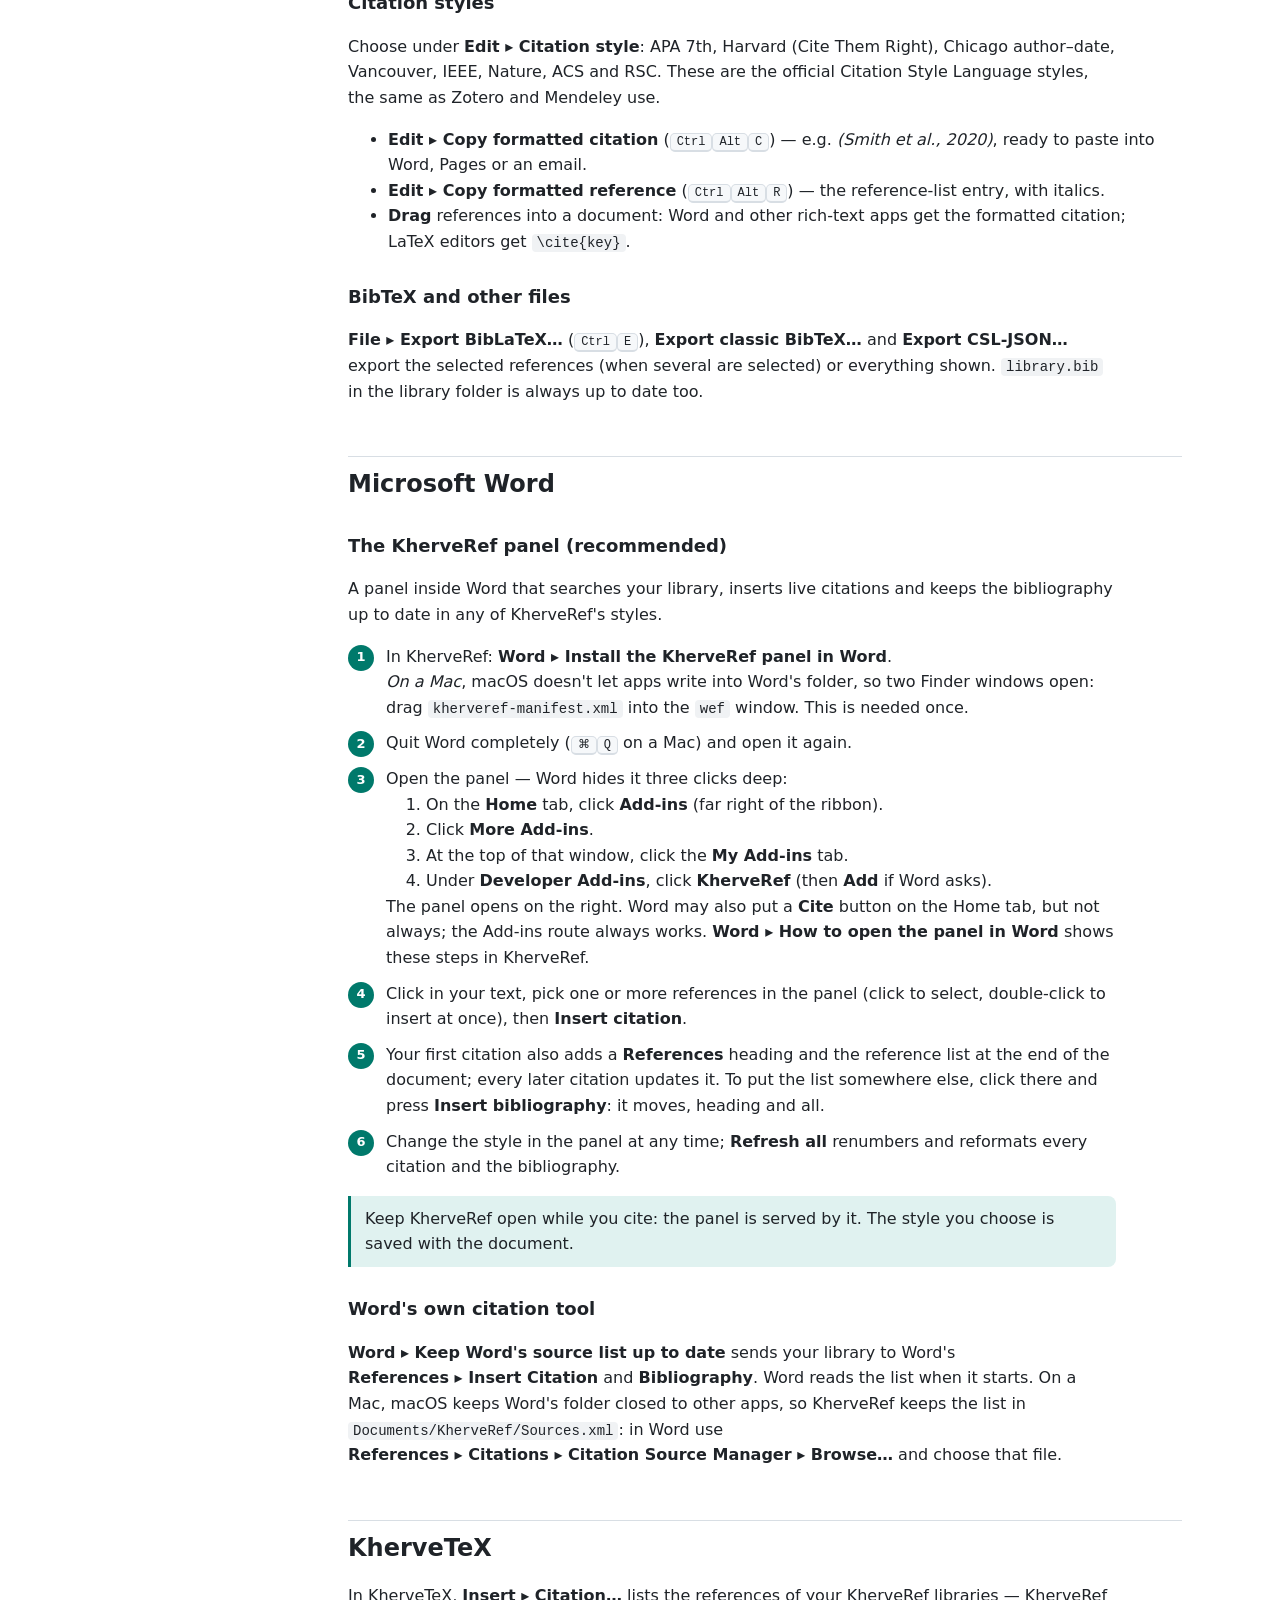
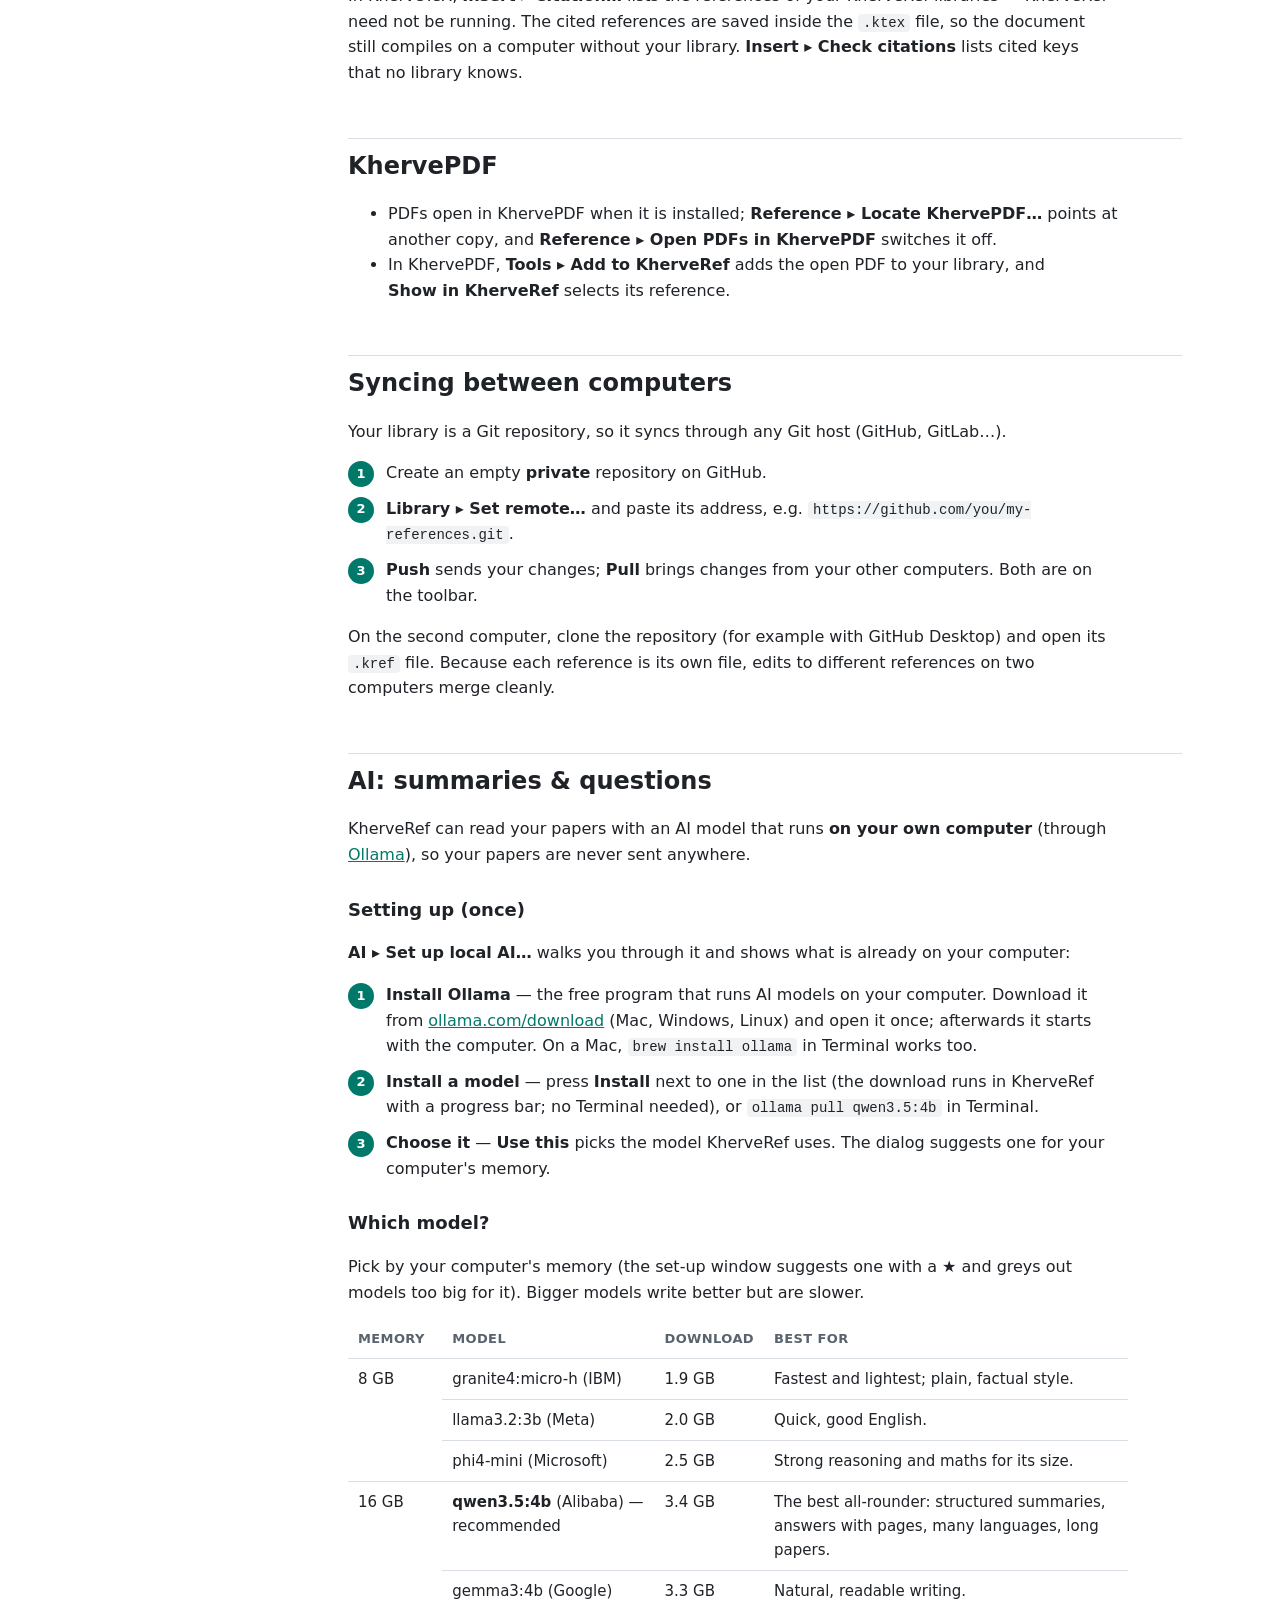
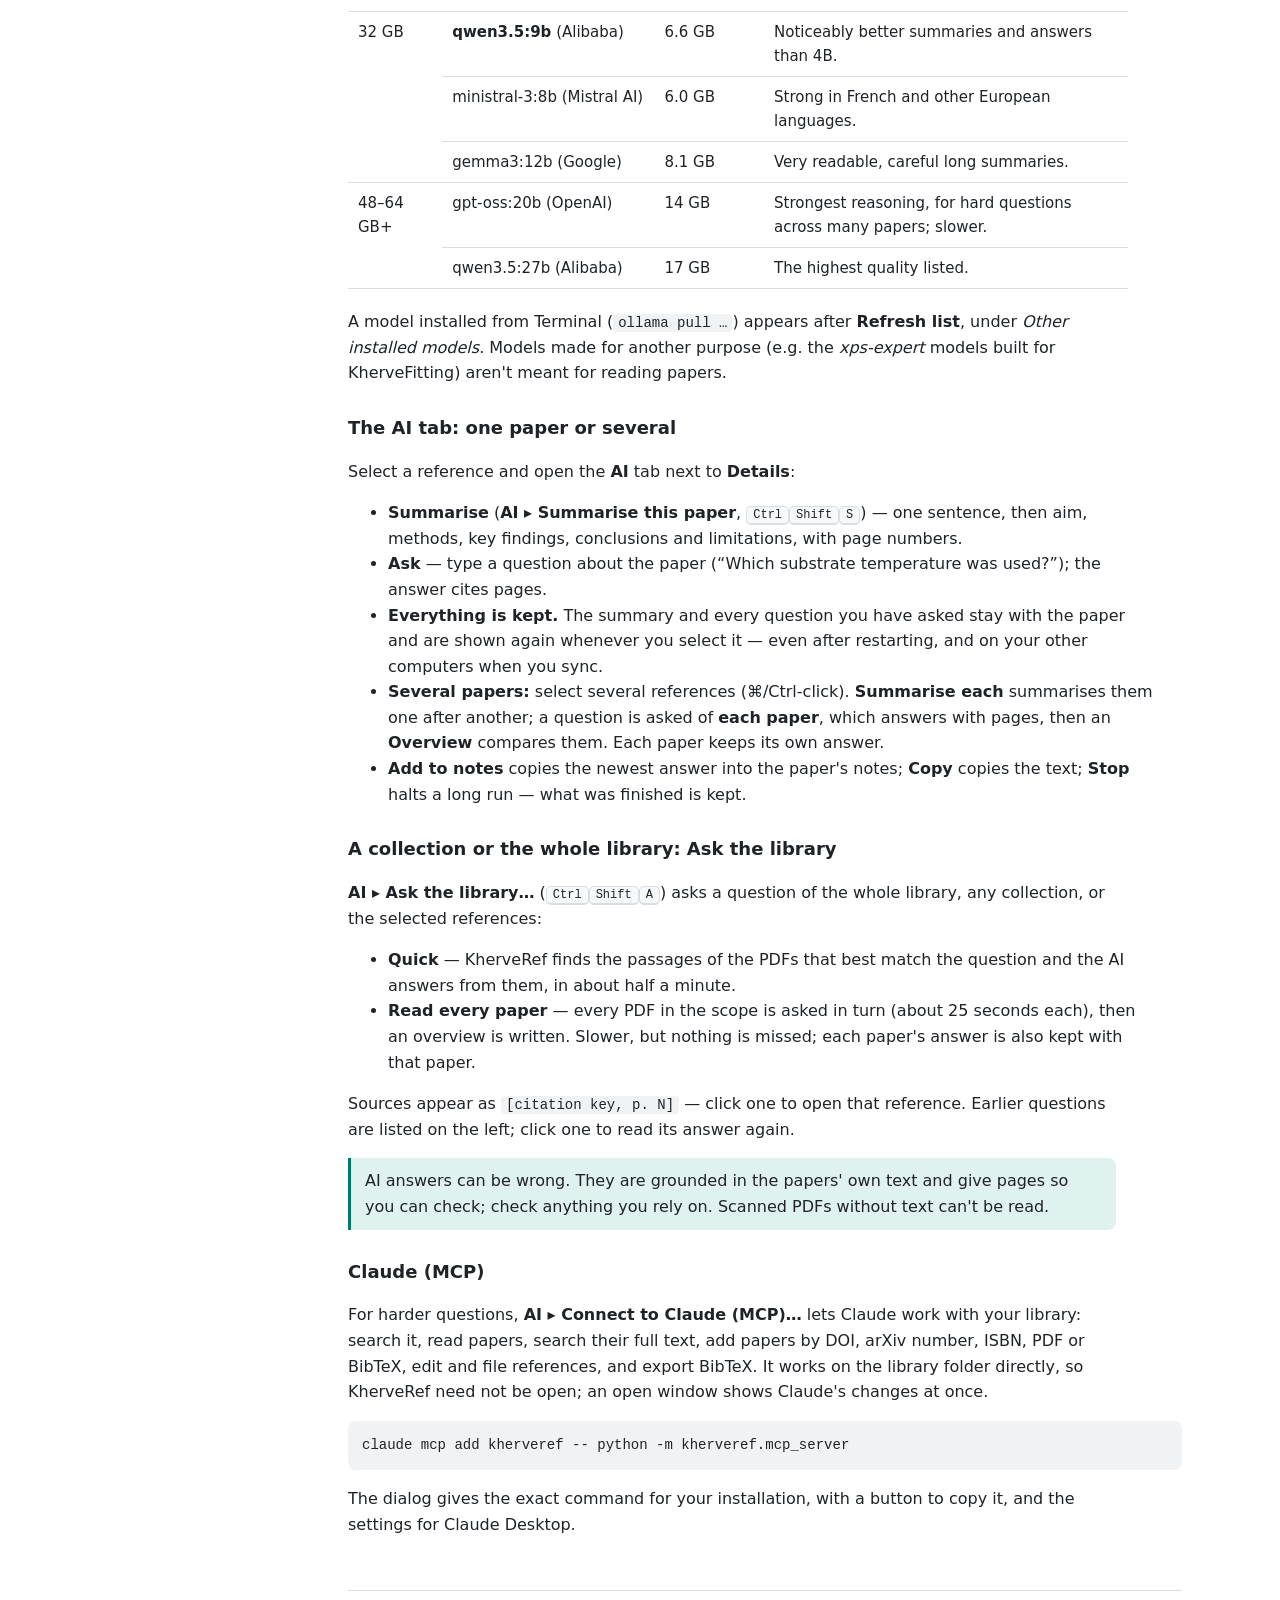
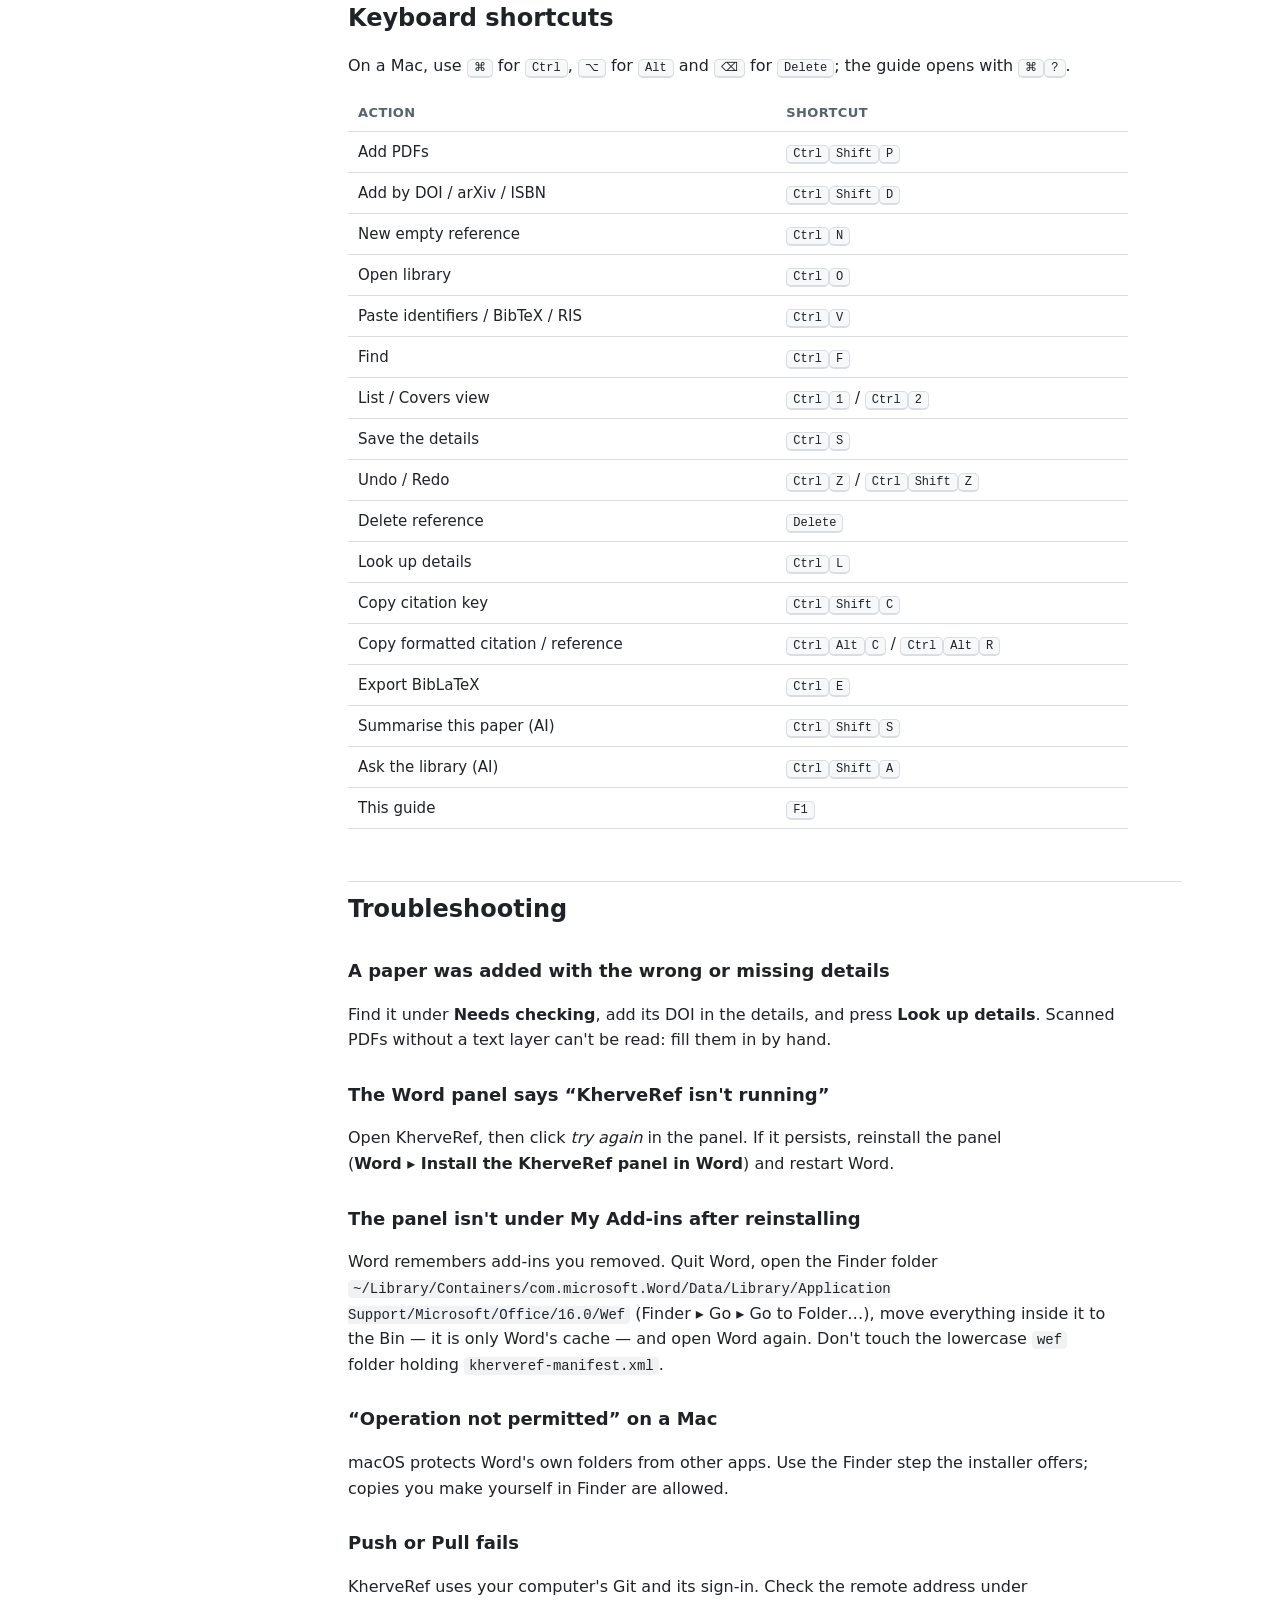
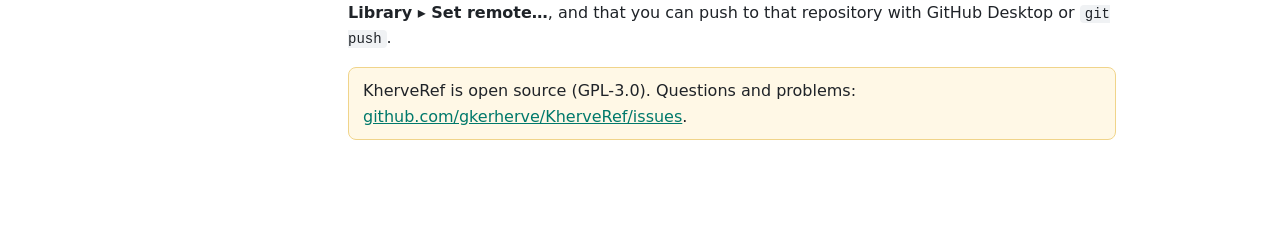
==== commit 4a9ec899: "v0.22: Word gets its reference list without being asked The user cited in Word and expected a biblio" ====
--- a/docs/guide/index.html
+++ b/docs/guide/index.html
@@ -297,7 +297,9 @@
     always; the Add-ins route always works. <span class="menu">Word ▸ How to open the panel in Word</span>
     shows these steps in KherveRef.</li>
   <li>Click in your text, pick one or more references in the panel (click to select, double-click to insert at once), then <b>Insert citation</b>.</li>
-  <li>Where the reference list should go, click <b>Insert bibliography</b>.</li>
+  <li>Your first citation also adds a <b>References</b> heading and the reference list at the end of
+    the document; every later citation updates it. To put the list somewhere else, click there and press
+    <b>Insert bibliography</b>: it moves, heading and all.</li>
   <li>Change the style in the panel at any time; <b>Refresh all</b> renumbers and reformats every citation and the bibliography.</li>
 </ol>
 <div class="note">Keep KherveRef open while you cite: the panel is served by it. The style you
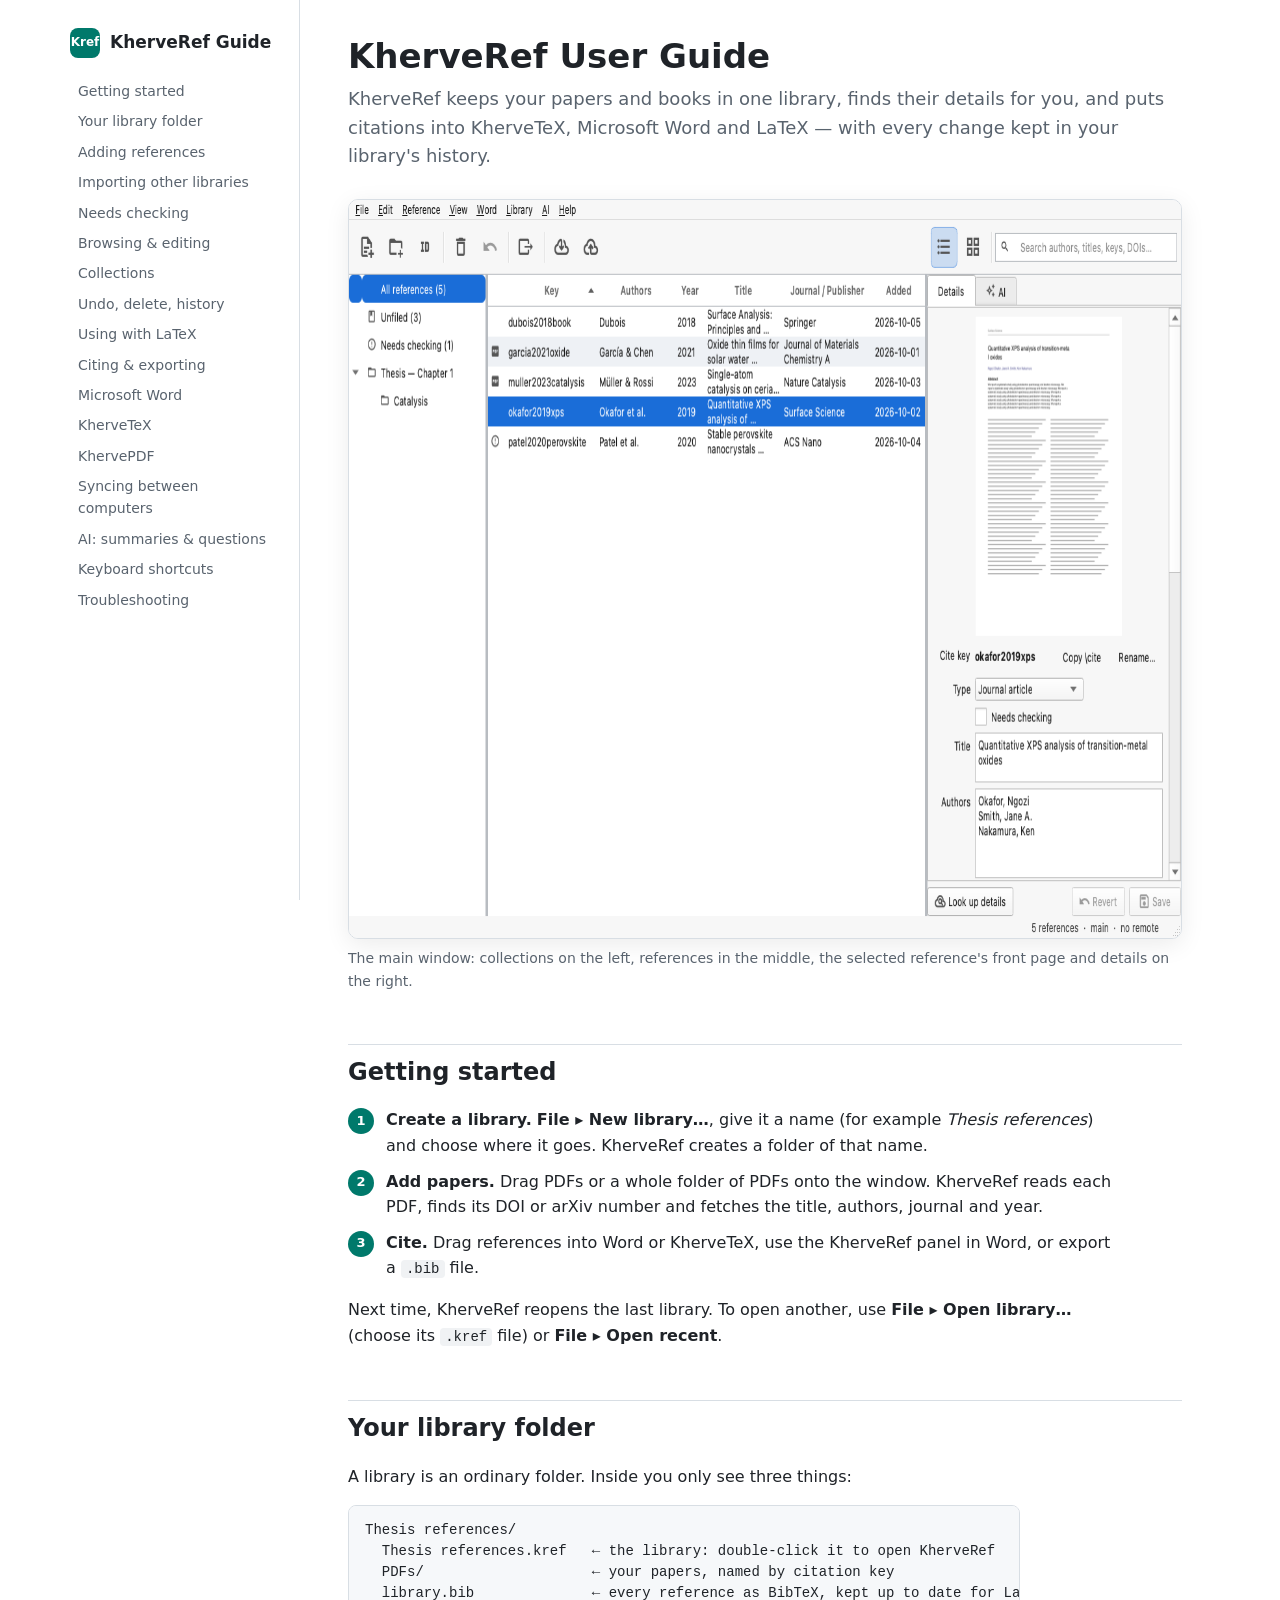
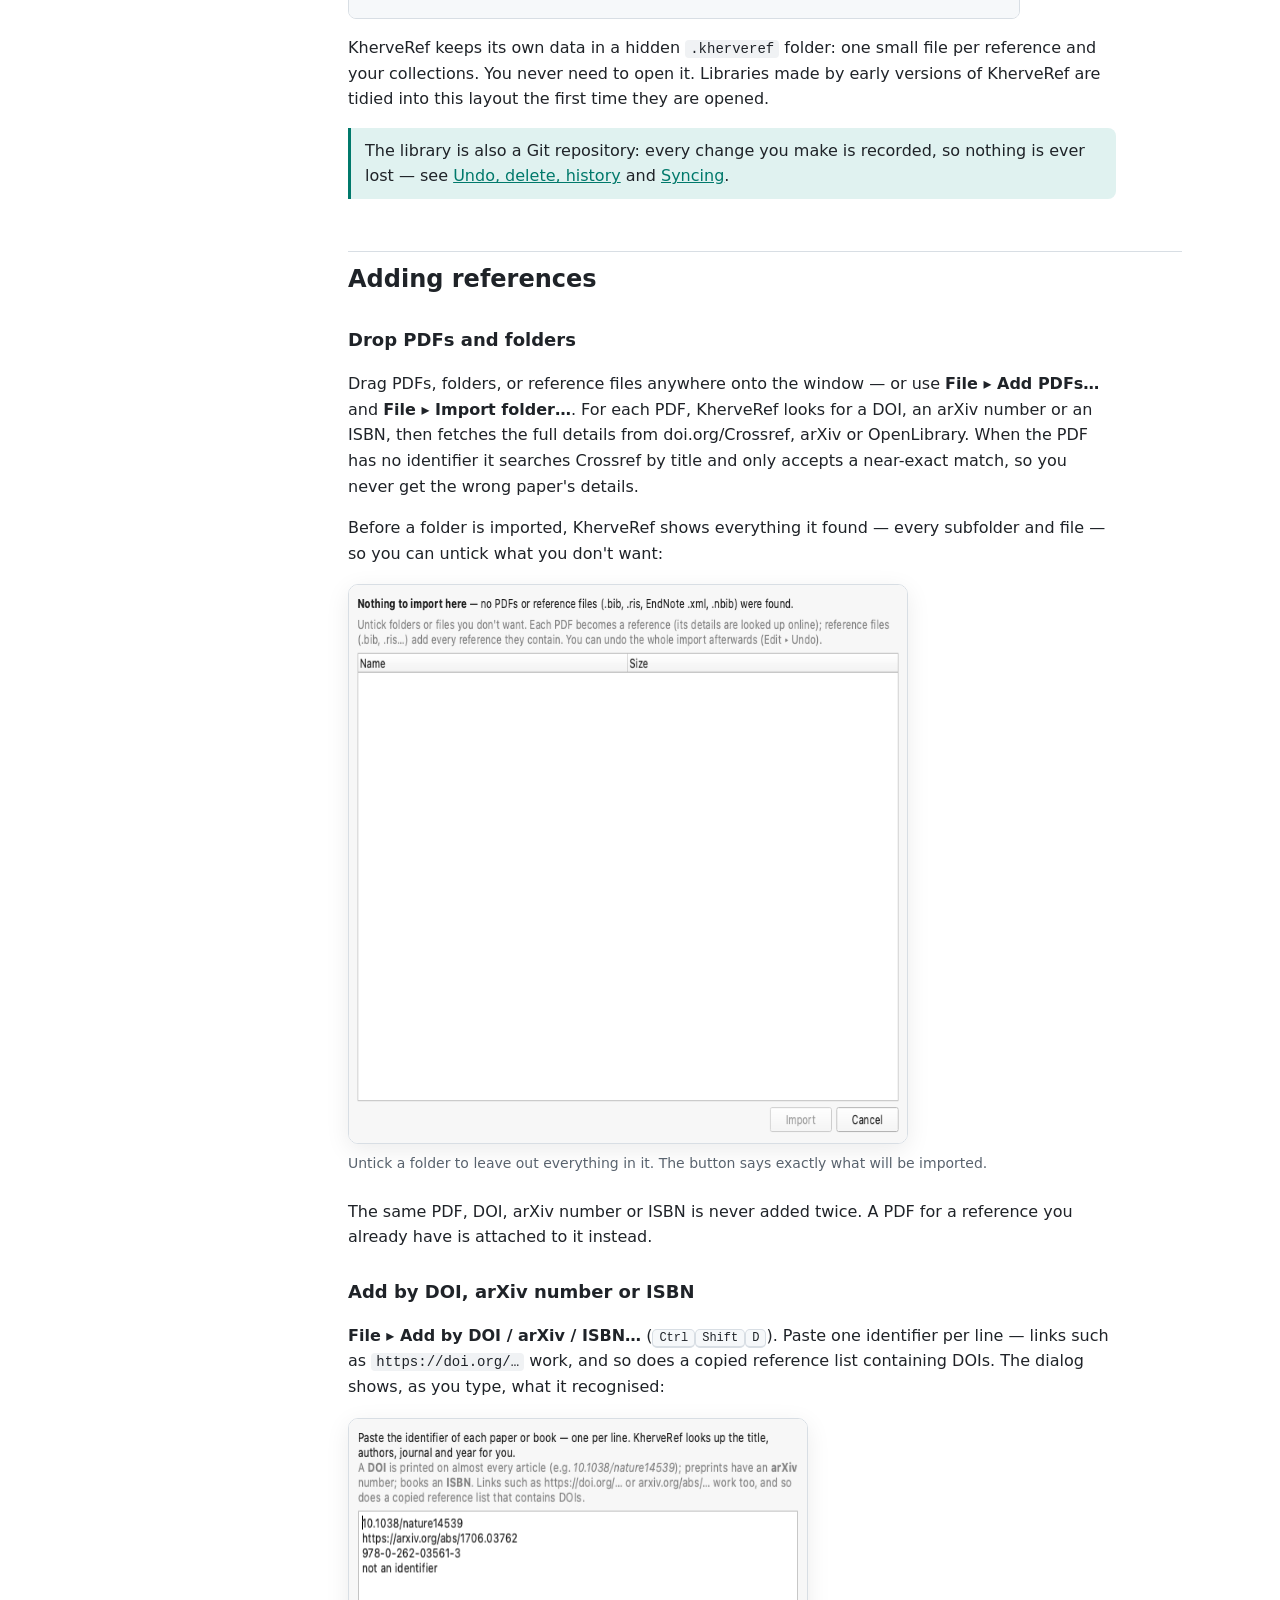
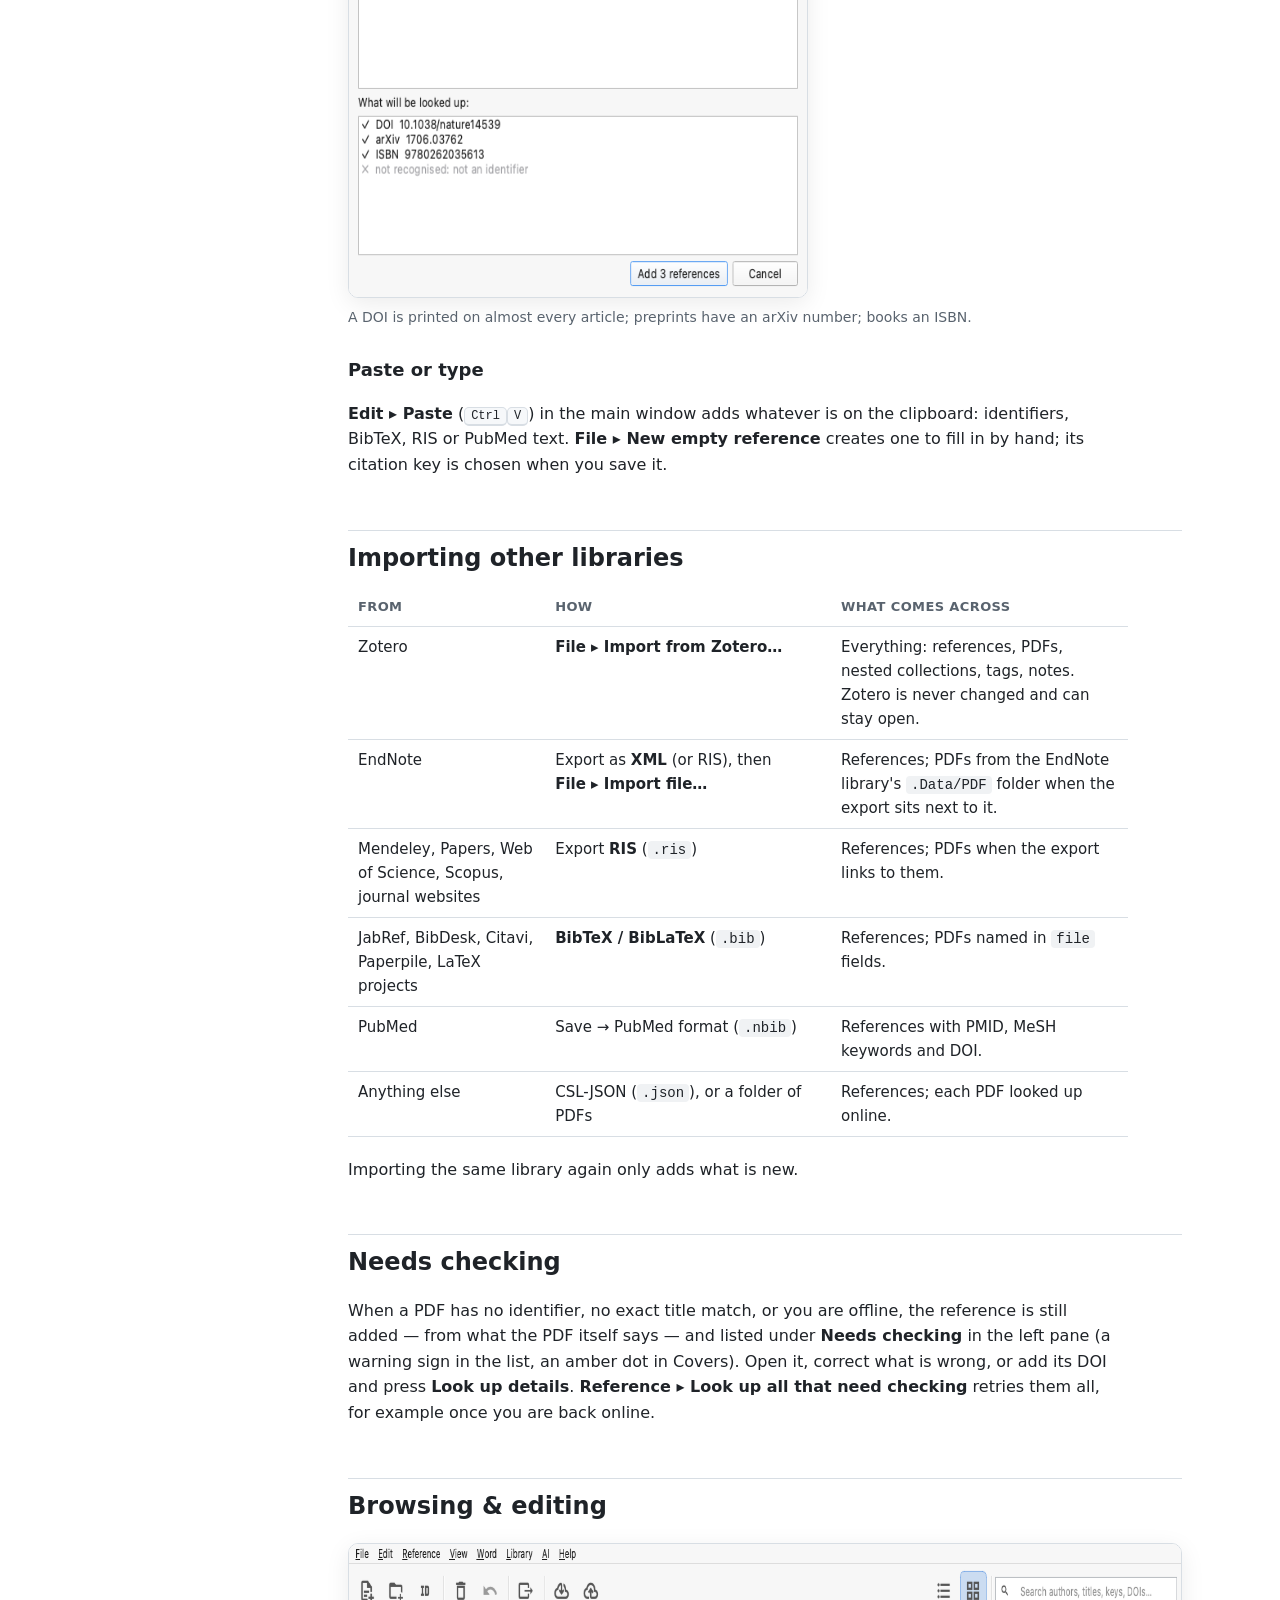
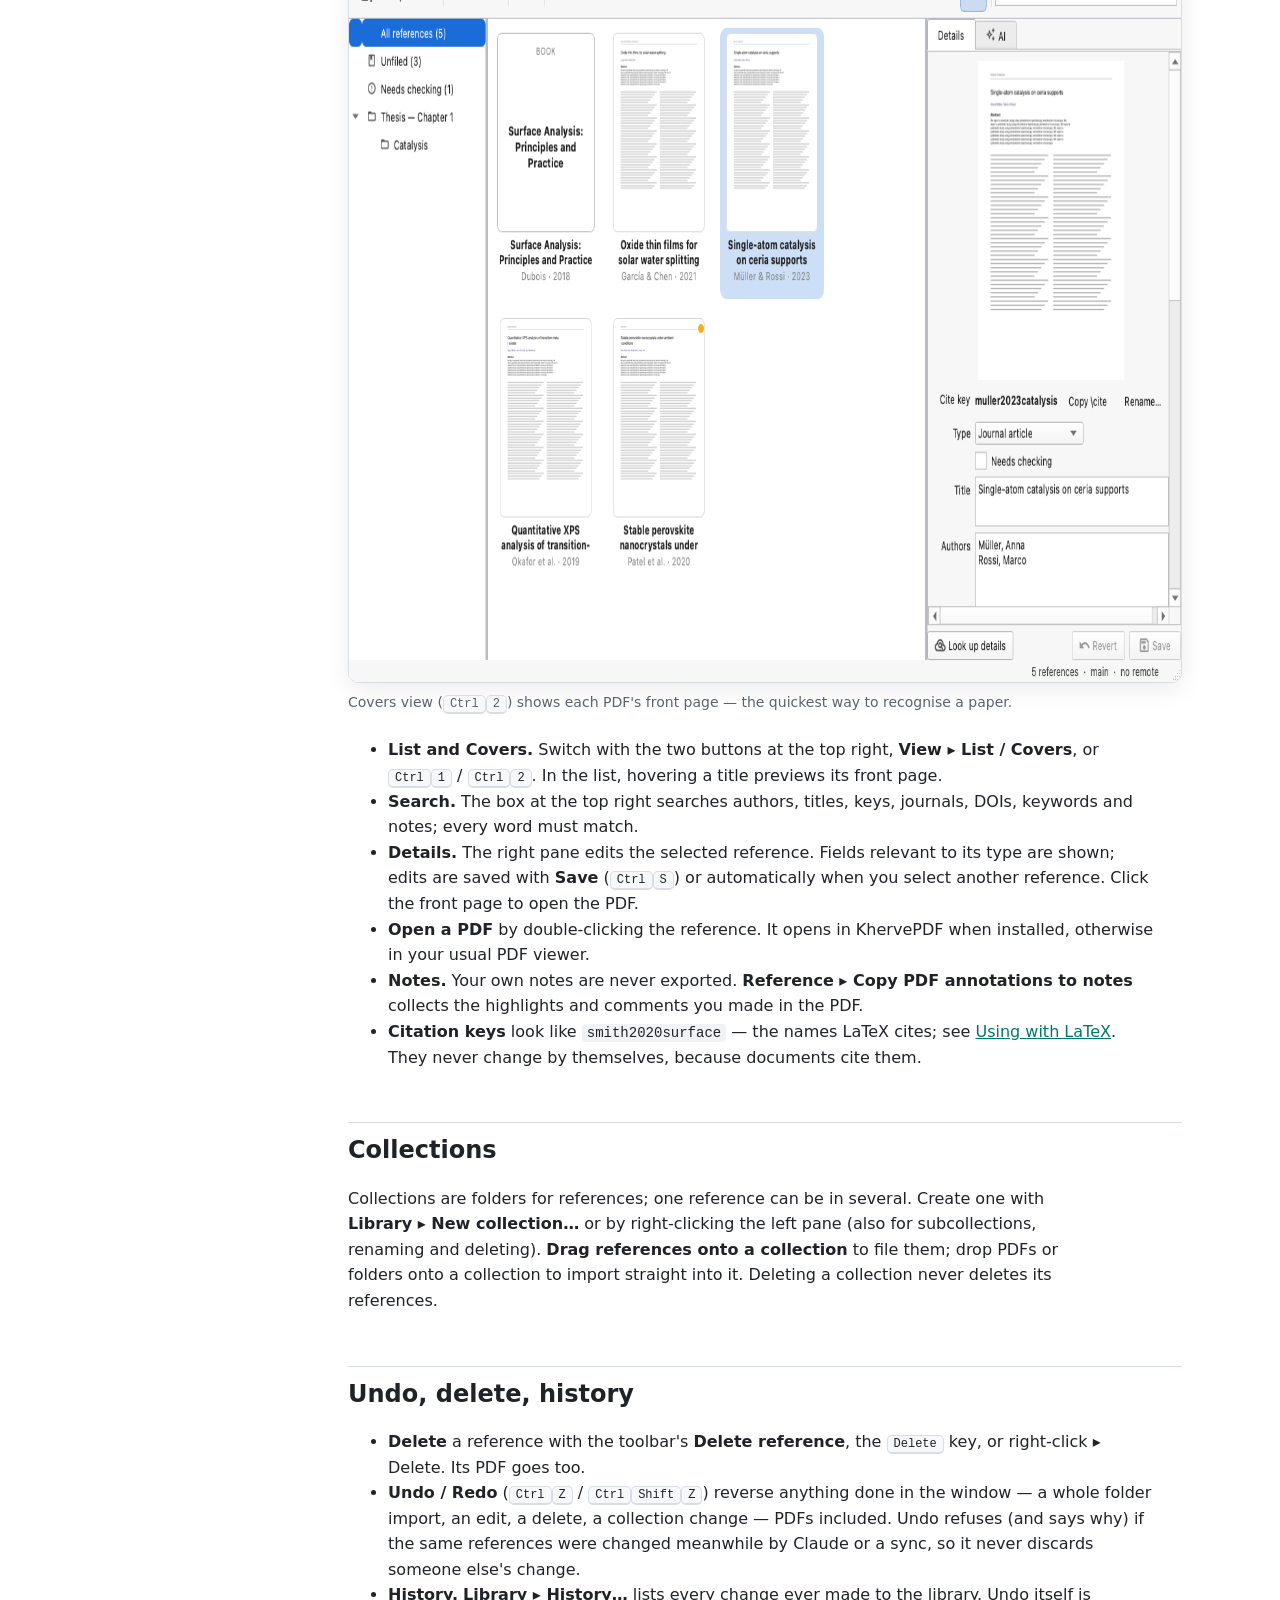
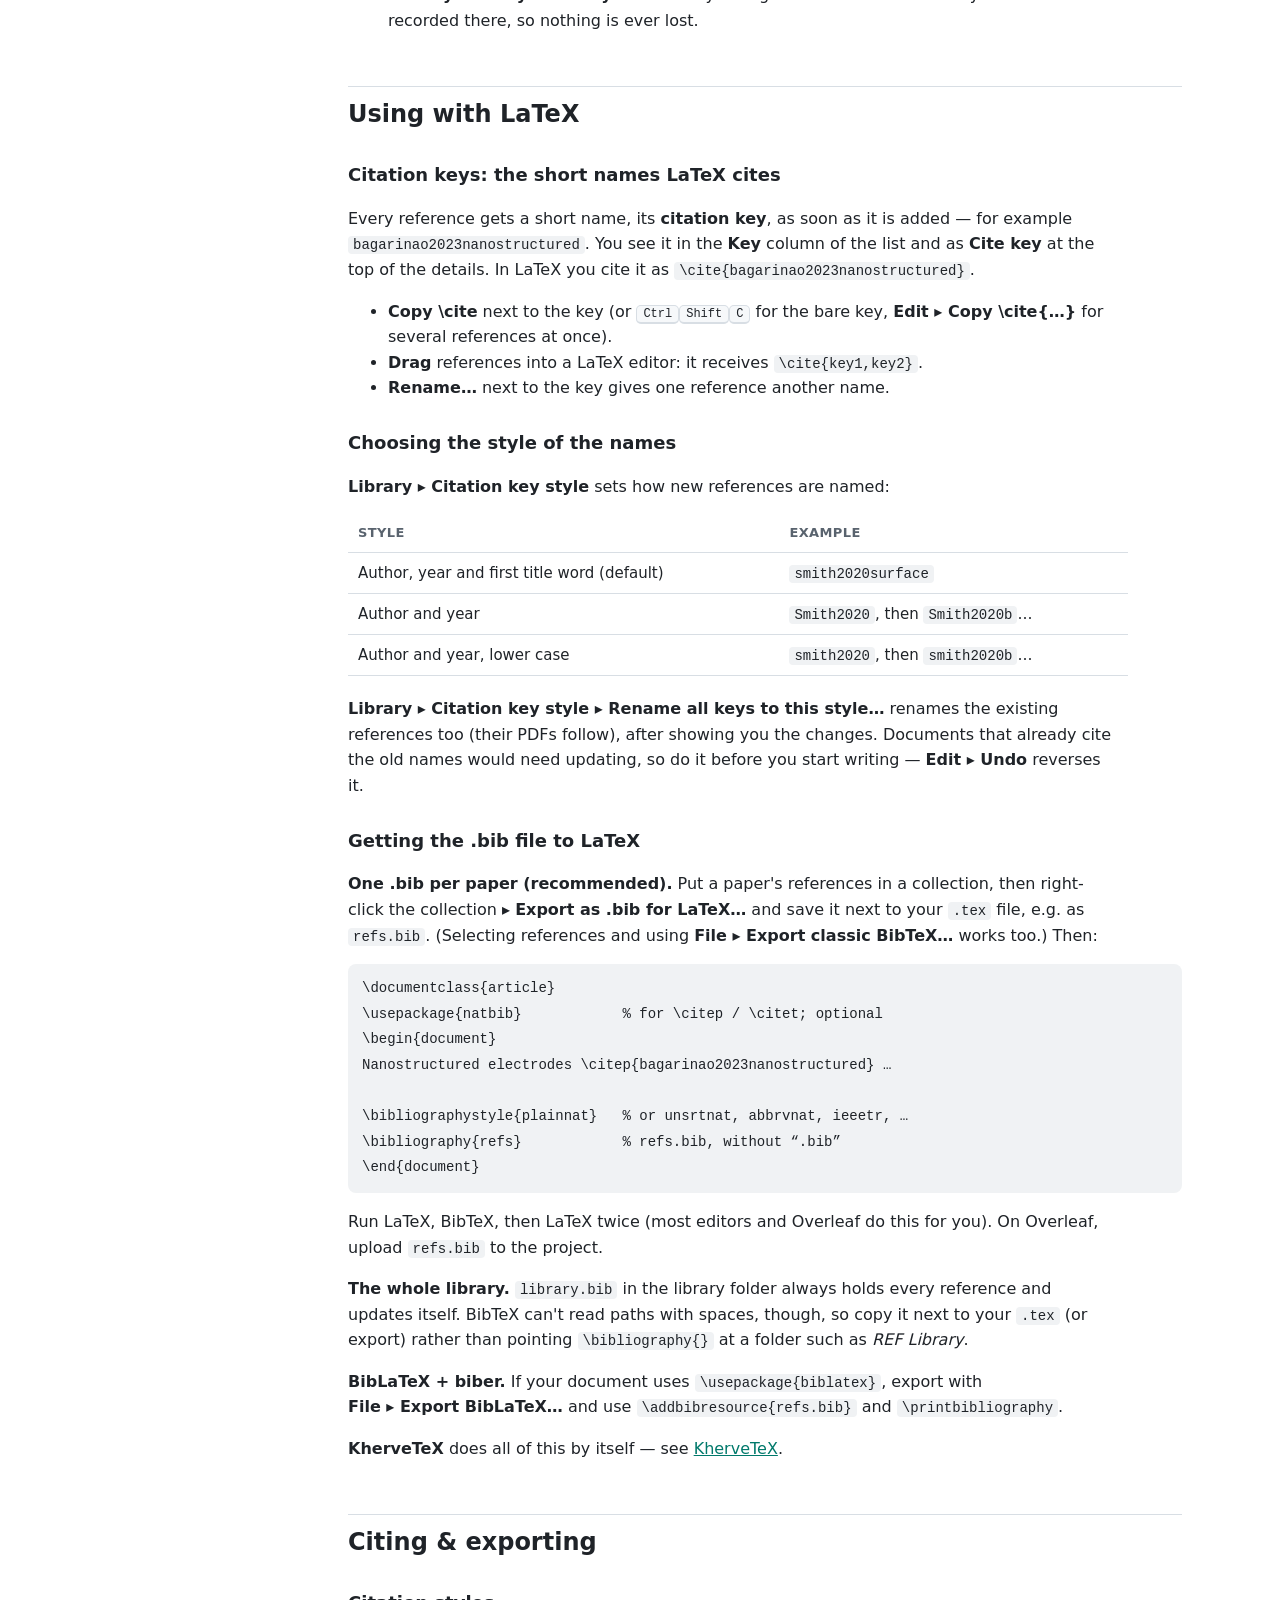
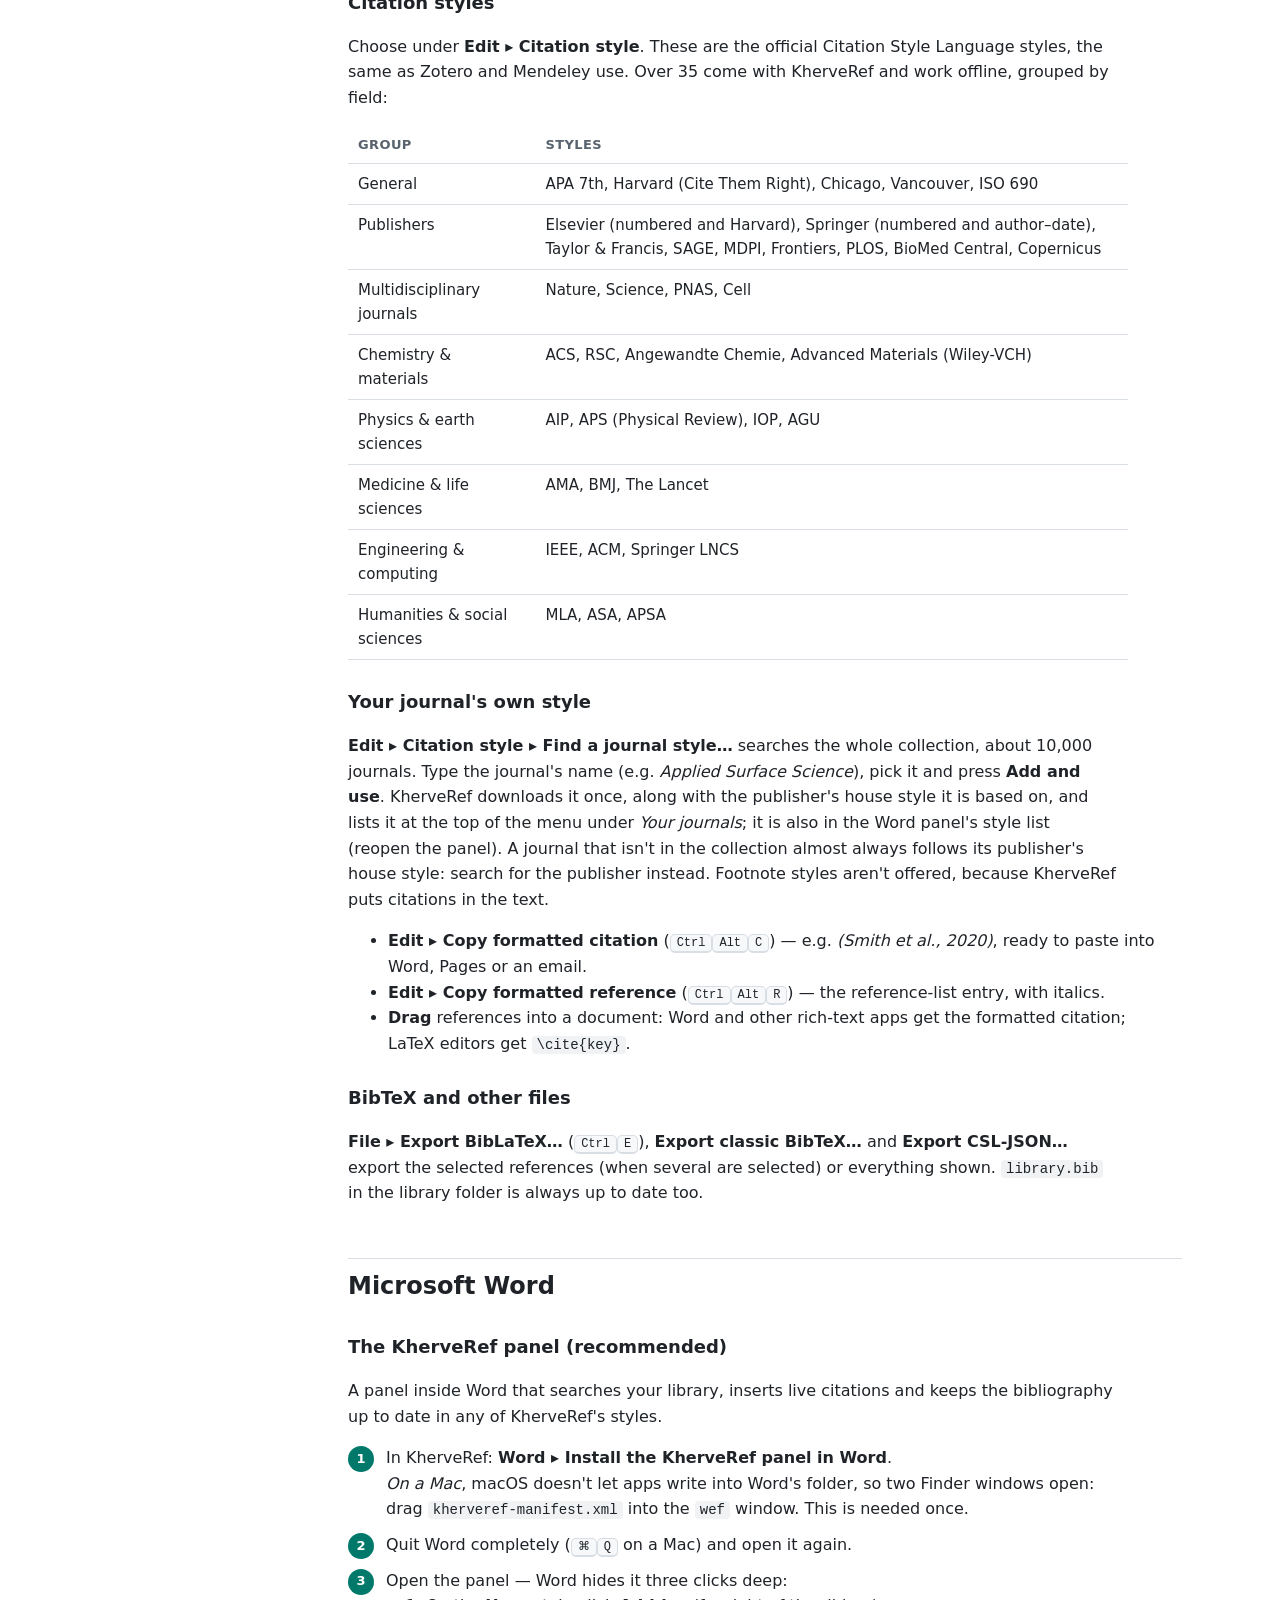
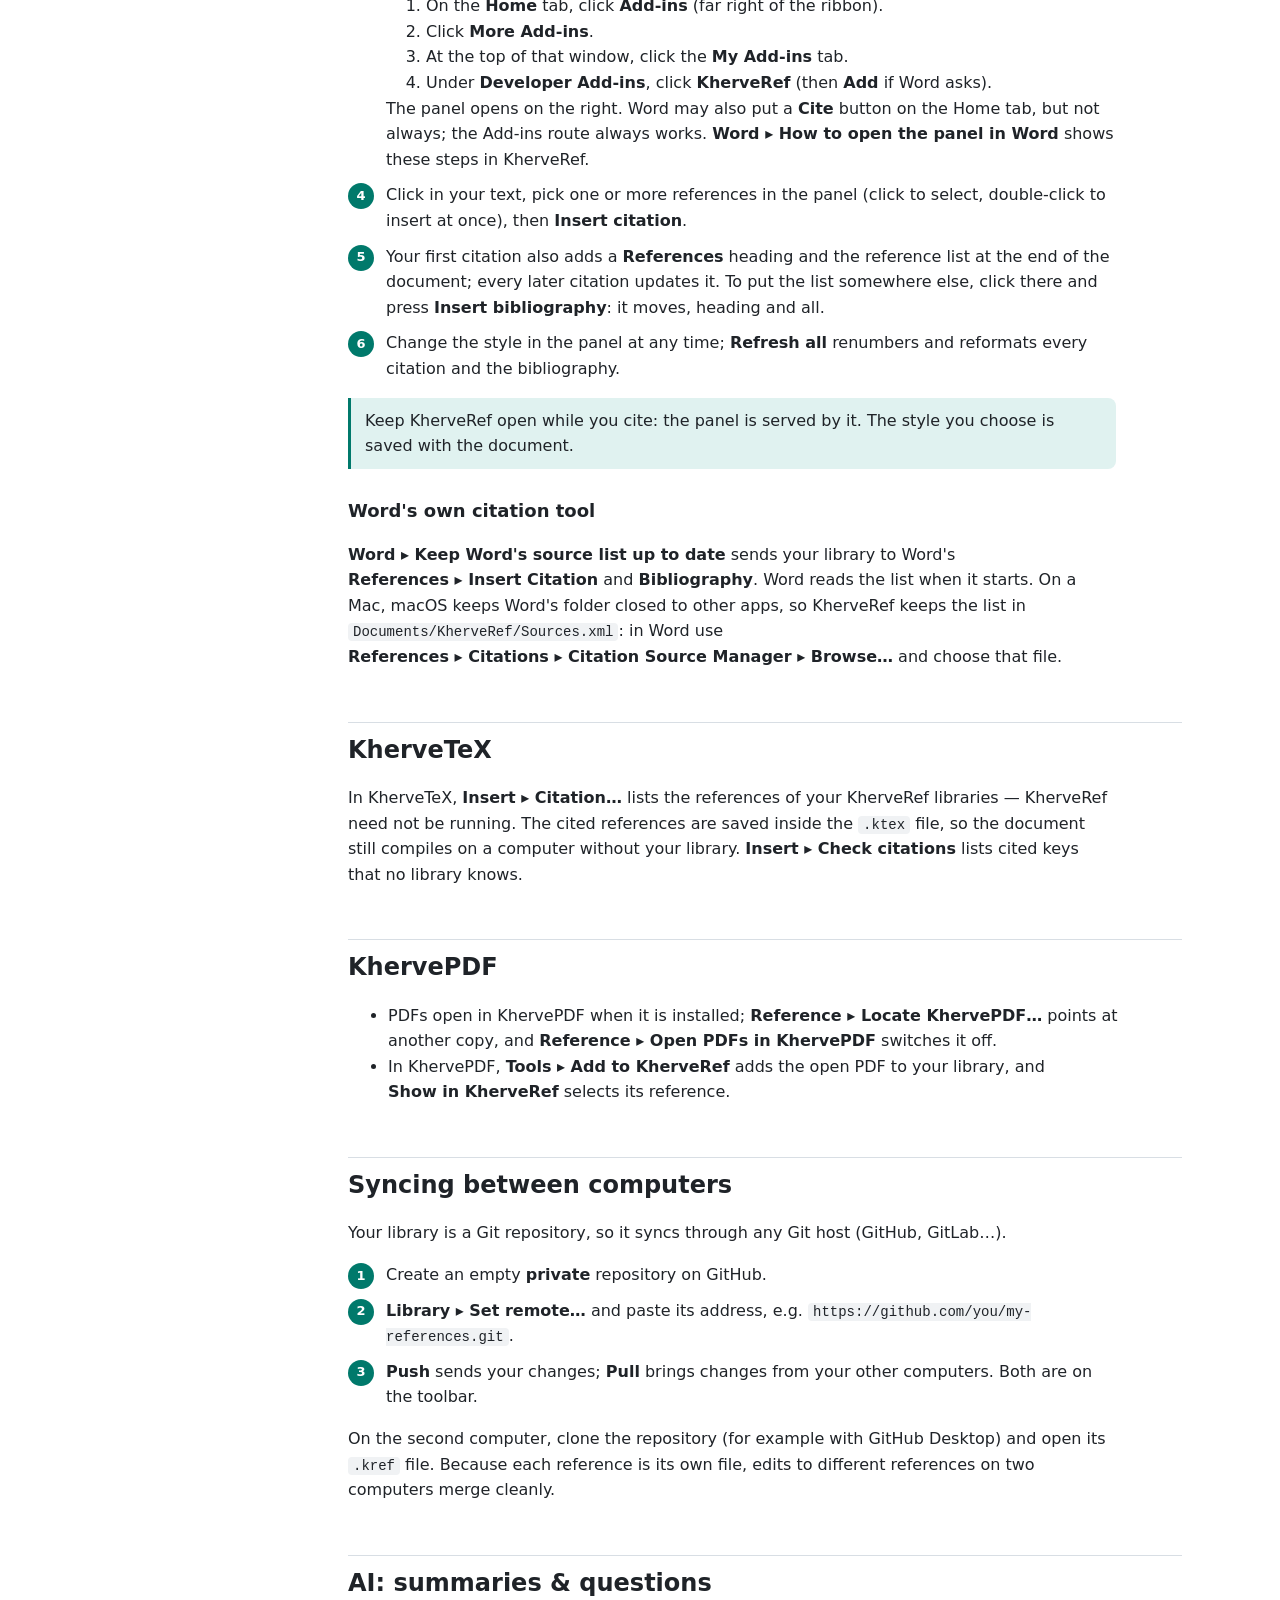
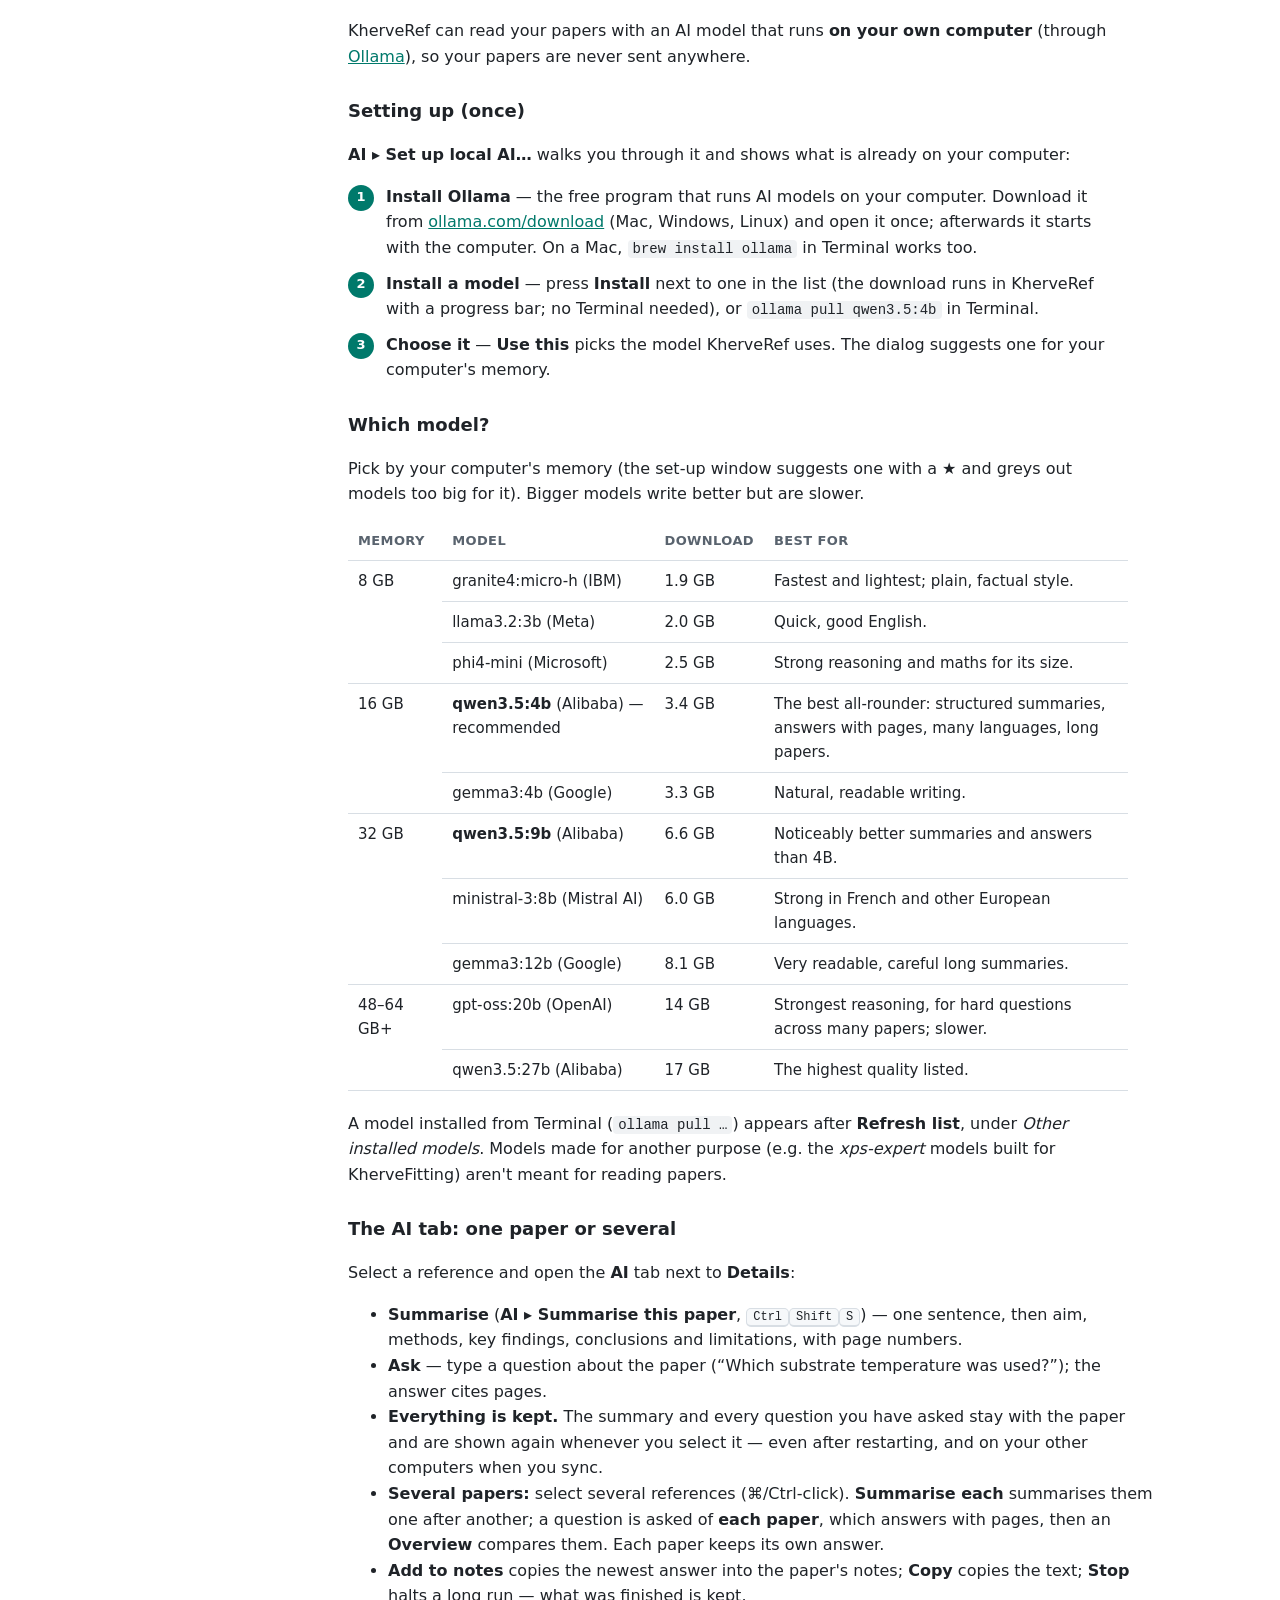
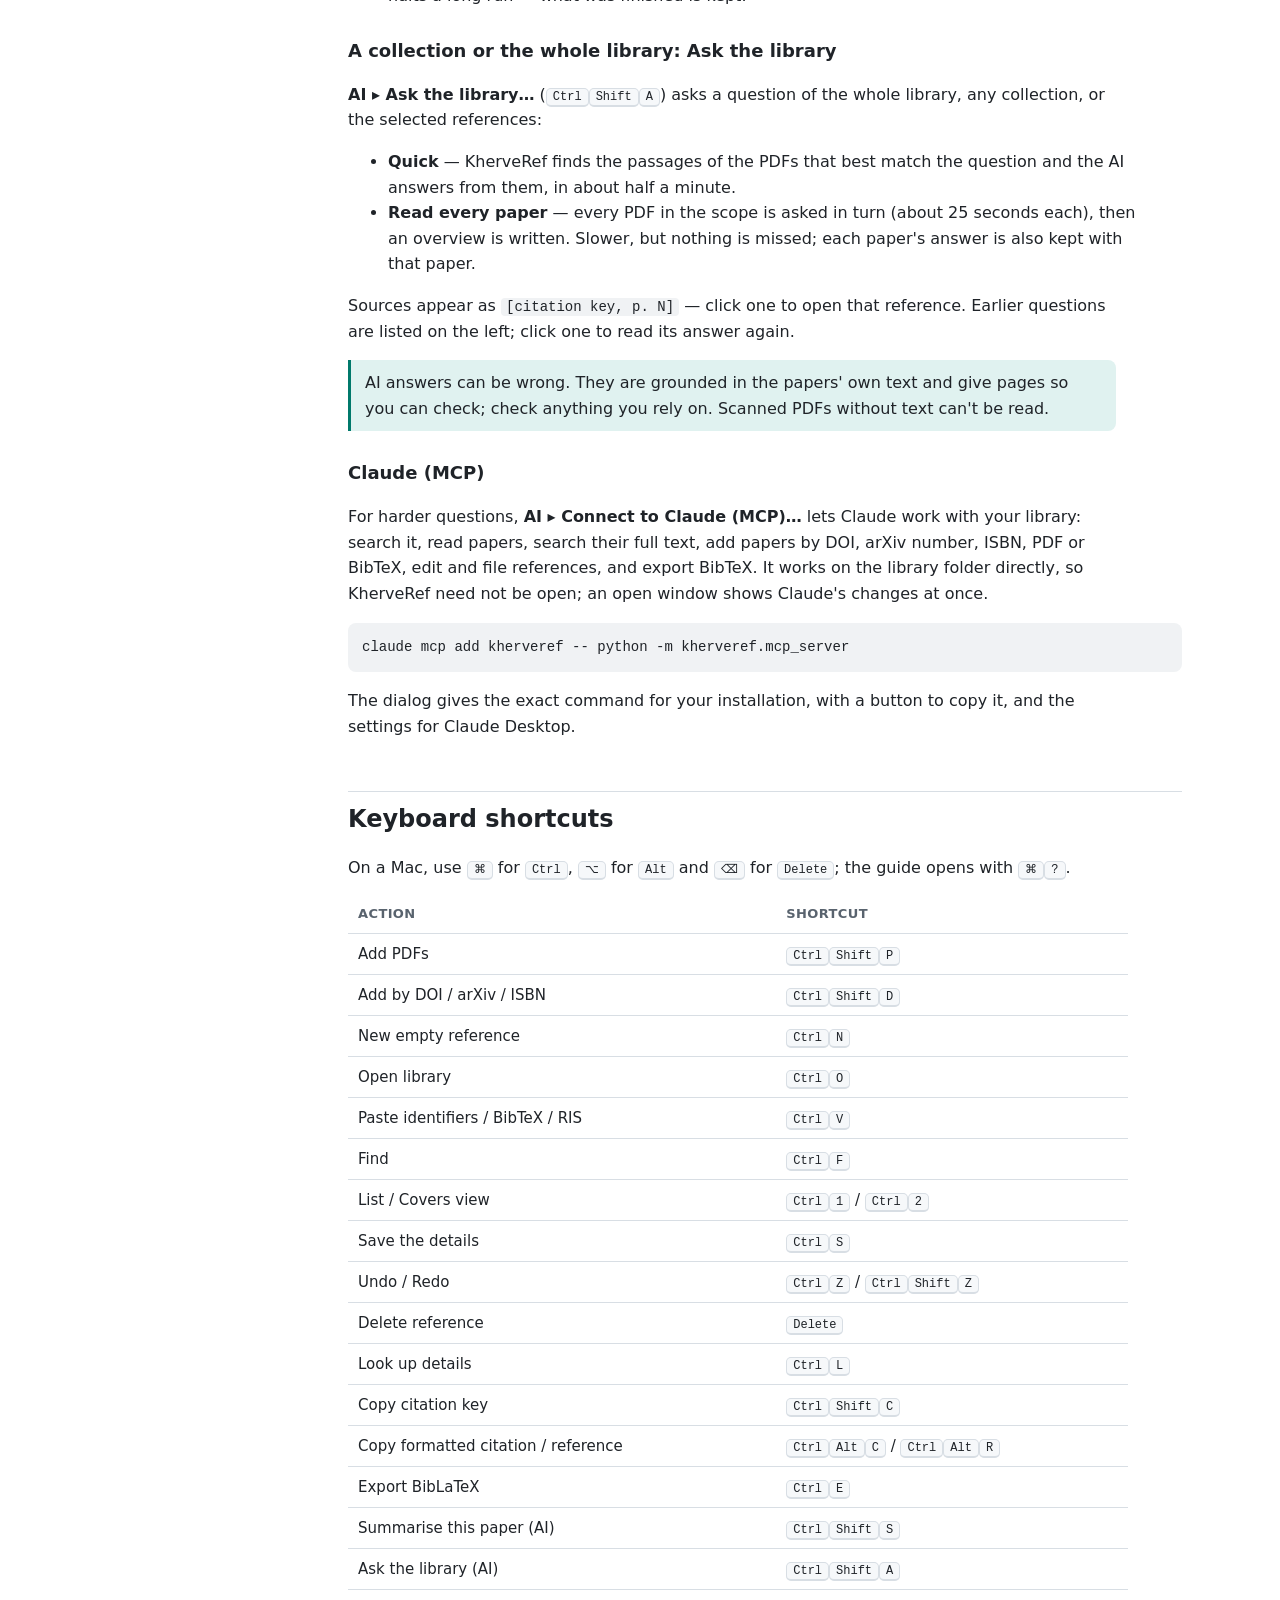
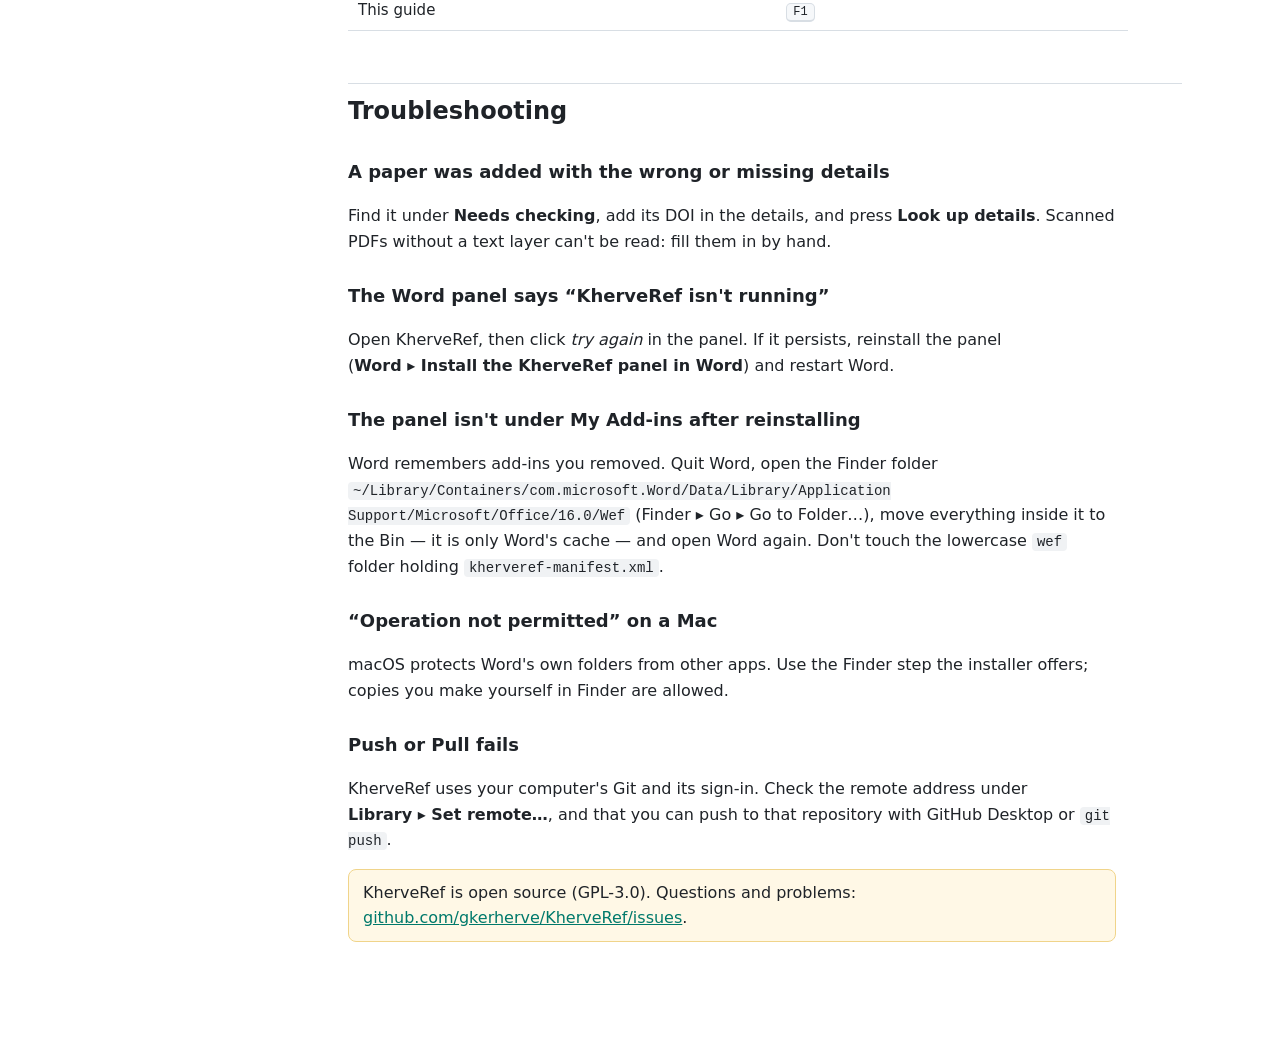
==== commit 138cb60b: "v0.23: citation styles for every field, and any journal's own style The user asked for styles to sui" ====
--- a/docs/guide/index.html
+++ b/docs/guide/index.html
@@ -264,9 +264,30 @@
 
 <h2 id="export">Citing &amp; exporting</h2>
 <h3>Citation styles</h3>
-<p>Choose under <span class="menu">Edit ▸ Citation style</span>: APA 7th, Harvard (Cite Them Right),
-Chicago author–date, Vancouver, IEEE, Nature, ACS and RSC. These are the official Citation Style
-Language styles, the same as Zotero and Mendeley use.</p>
+<p>Choose under <span class="menu">Edit ▸ Citation style</span>. These are the official Citation Style
+Language styles, the same as Zotero and Mendeley use. Over 35 come with KherveRef and work offline,
+grouped by field:</p>
+<table>
+  <thead><tr><th>Group</th><th>Styles</th></tr></thead>
+  <tbody>
+    <tr><td>General</td><td>APA 7th, Harvard (Cite Them Right), Chicago, Vancouver, ISO 690</td></tr>
+    <tr><td>Publishers</td><td>Elsevier (numbered and Harvard), Springer (numbered and author–date), Taylor &amp; Francis, SAGE, MDPI, Frontiers, PLOS, BioMed Central, Copernicus</td></tr>
+    <tr><td>Multidisciplinary journals</td><td>Nature, Science, PNAS, Cell</td></tr>
+    <tr><td>Chemistry &amp; materials</td><td>ACS, RSC, Angewandte Chemie, Advanced Materials (Wiley-VCH)</td></tr>
+    <tr><td>Physics &amp; earth sciences</td><td>AIP, APS (Physical Review), IOP, AGU</td></tr>
+    <tr><td>Medicine &amp; life sciences</td><td>AMA, BMJ, The Lancet</td></tr>
+    <tr><td>Engineering &amp; computing</td><td>IEEE, ACM, Springer LNCS</td></tr>
+    <tr><td>Humanities &amp; social sciences</td><td>MLA, ASA, APSA</td></tr>
+  </tbody>
+</table>
+<h3>Your journal's own style</h3>
+<p><span class="menu">Edit ▸ Citation style ▸ Find a journal style…</span> searches the whole collection,
+about 10,000 journals. Type the journal's name (e.g. <i>Applied Surface Science</i>), pick it and press
+<b>Add and use</b>. KherveRef downloads it once, along with the publisher's house style it is based on,
+and lists it at the top of the menu under <i>Your journals</i>; it is also in the Word panel's style
+list (reopen the panel). A journal that isn't in the collection almost always follows its publisher's
+house style: search for the publisher instead. Footnote styles aren't offered, because KherveRef puts
+citations in the text.</p>
 <ul>
   <li><span class="menu">Edit ▸ Copy formatted citation</span> (<kbd>Ctrl</kbd><kbd>Alt</kbd><kbd>C</kbd>) — e.g. <i>(Smith et al., 2020)</i>, ready to paste into Word, Pages or an email.</li>
   <li><span class="menu">Edit ▸ Copy formatted reference</span> (<kbd>Ctrl</kbd><kbd>Alt</kbd><kbd>R</kbd>) — the reference-list entry, with italics.</li>
